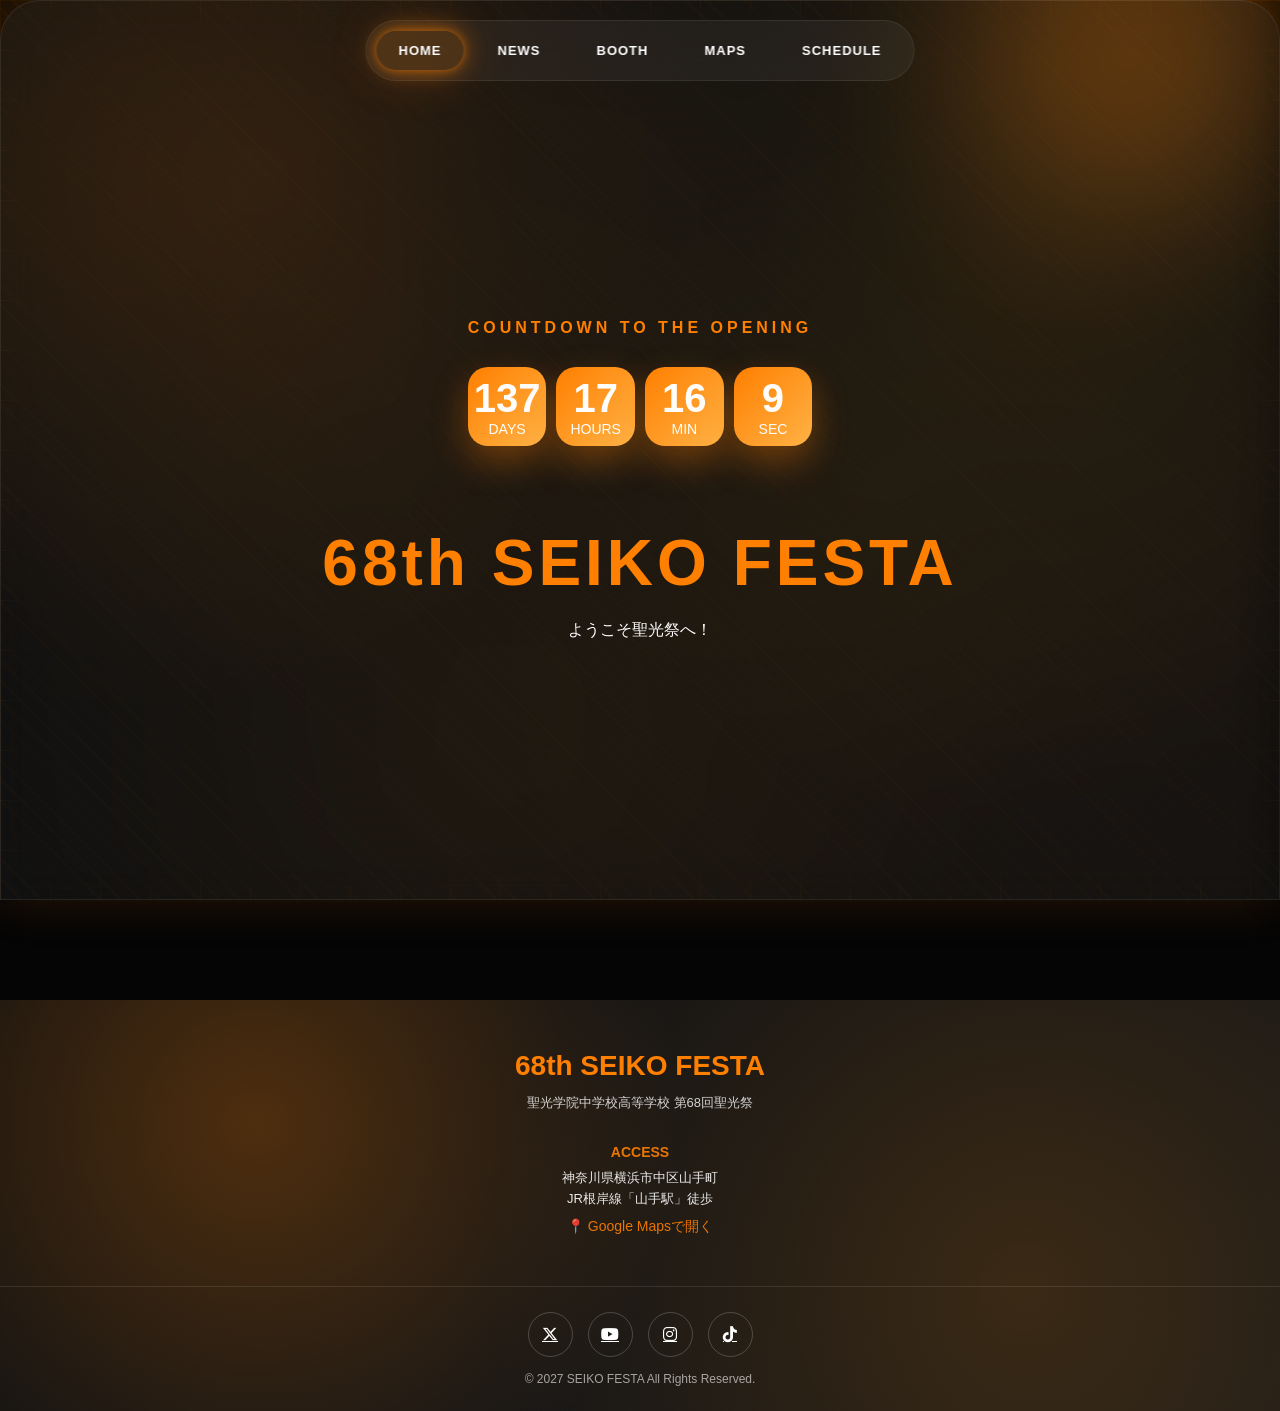
==== index.html @ e76935e1 "Add files via upload" ====
<!DOCTYPE html>
<html lang="ja">
<head>
<meta charset="UTF-8">
<meta name="viewport" content="width=device-width, initial-scale=1.0">

<title>68th SEIKO FESTA</title>

<link rel="stylesheet" href="style.css">

<!-- SNSアイコン -->
<link rel="stylesheet" href="https://cdnjs.cloudflare.com/ajax/libs/font-awesome/6.5.0/css/all.min.css">
</head>

<body>
<div id="loader">

    <div class="loader-content">

        <h1>68th SEIKO FESTA</h1>

        <div class="loader-line"></div>

        <p>Loading...</p>

    </div>

</div>
<!-- =========================
   ハンバーガー
========================= -->
<button class="menu-btn" id="menuBtn">
    <span></span>
    <span></span>
    <span></span>
</button>

<div class="mobile-menu" id="mobileMenu">

    

    <a href="#" onclick="showPage('home')">HOME</a>
    <a href="#" onclick="showPage('news')">NEWS</a>
    <a href="#" onclick="showPage('maps')">MAP</a>
    <a href="#" onclick="showPage('booth')">BOOTH</a>
    <a href="#" onclick="showPage('schedule')">SCHEDULE</a>

</div>

<!-- =========================
   PCボタン
========================= -->
<div class="button-container">

<button class="circle-btn active" onclick="showPage('home')">HOME</button>
    <button class="circle-btn" onclick="showPage('news')">NEWS</button>
    <button class="circle-btn" onclick="showPage('booth')">BOOTH</button>
    <button class="circle-btn" onclick="showPage('maps')">MAPS</button>
    <button class="circle-btn" onclick="showPage('schedule')">SCHEDULE</button>

</div>

<!-- =========================
   HOME
========================= -->
<div class="page active" id="home">

    <div class="content">

        <div class="countdown-container">
            <p class="countdown-subtitle">COUNTDOWN TO THE OPENING</p>

            <div class="countdown">
                <div class="time-box"><span id="days">0</span><p>DAYS</p></div>
                <div class="time-box"><span id="hours">0</span><p>HOURS</p></div>
                <div class="time-box"><span id="minutes">0</span><p>MIN</p></div>
                <div class="time-box"><span id="seconds">0</span><p>SEC</p></div>
            </div>
        </div>

        <h1>68th SEIKO FESTA</h1>

        <p>ようこそ聖光祭へ！</p>

    </div>

</div> 

<!-- =========================
   NEWS
========================= -->
<div class="page" id="news">
    <div class="content news-content">

        <h1>NEWS</h1>

        <div class="news-list">

            <div class="news-card">
                <div class="news-date">2027/04/10</div>
                <div class="news-text">文化祭開催決定</div>
            </div>

            <div class="news-card">
                <div class="news-date">2027/03/20</div>
                <div class="news-text">出店募集開始</div>
            </div>

        </div>

    </div>
</div>

<!-- =========================
   BOOTH
========================= -->
<div class="page" id="booth">
    <div class="content">
        <h1>BOOTH</h1>
        <p class="booth-subtitle">
            Swipe to Explore
        </p>
        <!-- 検索バー -->
        <div class="search-box-container">
            <i class="fa-solid fa-magnifying-glass search-icon"></i>

            <input
                 type="text"
                 id="boothSearch"
                 placeholder="ブース名 説明 場所で検索">
        </div>

        <div class="floor-filter">

          <button onclick="filterFloor('all', this)">ALL</button>
          <button onclick="filterFloor('1f', this)">1F</button>
          <button onclick="filterFloor('2f', this)">2F</button>
          <button onclick="filterFloor('3f', this)">3F</button>
          <button onclick="filterFloor('4f', this)">4F</button>

        </div>

        <div class="booth-list">

            <div class="booth-item booth-card"
                 onclick="showPage('yakyu-detail')"
                 data-floor="1f"
                 data-key="打って投げて、目指せホームラン！リアル野球盤と的当てに挑戦しませんか？景品も用意してます！初心者も経験者も野球場へ集まれ！ リアル野球盤 グラウンド">

                <img src="リアル野球盤.CWaH3bkx_1y7qp5.webp" alt="リアル野球盤">

                <div class="booth-text">
                    <h2>リアル野球盤</h2>
                    <p class="place"> グラウンド（1階）</p>
                    <p>
                       打って投げて、目指せホームラン！リアル野球盤と的当てに挑戦しませんか？
                       景品も用意してます！初心者も経験者も野球場へ集まれ！
                    </p>
                </div>

        </div>

        <div class="booth-item booth-card"
             onclick="showPage('this-detail')"
             data-floor="1f"
            data-key="サッカー部の展示ではキックターゲット、PK、ミニゲームを体験できます。高得点を取れば、豪華景品が手に入るかも？是非お越しください。 This is football グラウンド">

           <img src="This is Football.CZp6gtR__Z3GCdF.webp" alt="This is Football">

           <div class="booth-text">
               <h2>This is football</h2>
               <p class="place"> グラウンド（1階）</p>
               <p>
                   サッカー部の展示ではキックターゲット、PK、ミニゲームを体験できます。
                   高得点を取れば、豪華景品が手に入るかも？是非お越しください。
               </p>
           </div>

        </div>

            <div class="booth-item" data-key="美術 アート 絵画">
                <img src="art.jpg" alt="美術部">
                <div class="booth-text">
                    <h2>美術部</h2>
                    <p class="place">📍 美術室（3F）</p>
                    <p>作品展示＆ポストカード配布</p>
                </div>
            </div>

            <div class="booth-item" data-key="鉄道 ジオラマ 模型">
                <img src="train.jpg" alt="鉄道研究部">
                <div class="booth-text">
                    <h2>鉄道研究部</h2>
                    <p class="place">📍 物理室（4F）</p>
                    <p>巨大ジオラマ＆運転体験</p>
                </div>
            </div>

            <div class="booth-item" data-key="パソコン ゲーム プログラミング">
                <img src="pc.jpg" alt="パソコン部">
                <div class="booth-text">
                    <h2>パソコン部</h2>
                    <p class="place">📍 情報教室（3F）</p>
                    <p>自作ゲーム試遊コーナー</p>
                </div>
            </div>

        </div>
    </div>
</div>
<!-- =========================
   This is football詳細
========================= -->
<div class="page" id="this-detail">

    <div class="content">

        <button class="back-btn"
                onclick="showPage('booth')">
            ← 戻る
        </button>

        <div class="detail-header">
            <h1>This is football</h1>

            <p class="detail-place">
                グラウンド（1F）
            </p>
        </div>

        <div class="detail-main">

            <img
                src="This is Football.CZp6gtR__Z3GCdF.webp"
                alt="This is football"
                class="detail-image">

            <div class="detail-text">

                <p>
                    サッカー部の展示ではキックターゲット、
                    PK、ミニゲームを体験できます。
                    高得点を取れば豪華景品が手に入るかも？
                    是非お越しください。
                </p>

                <button
                    class="map-btn"
                    onclick="openMapFloor('map1')">

                    MAPで見る

                </button>

            </div>

        </div>

    </div>

</div>
<!-- =========================
   リアル野球盤詳細
========================= -->
<div class="page" id="yakyu-detail">

    <div class="content">

        <button class="back-btn"
                onclick="showPage('booth')">
            ← 戻る
        </button>

        <div class="detail-header">
            <h1>リアル野球盤</h1>

            <p class="detail-place">
                グラウンド（1F）
            </p>
        </div>

        <div class="detail-main">

            <img
                src="リアル野球盤.CWaH3bkx_1y7qp5.webp"
                alt="リアル野球盤"
                class="detail-image">

            <div class="detail-text">

                <p>
                    打って投げて、目指せホームラン！
                    リアル野球盤と的当てに挑戦しませんか？
                    景品も用意してます！
                    初心者も経験者も野球場へ集まれ！
                </p>

                <button
                    class="map-btn"
                    onclick="openMapFloor('map1')">

                    MAPで見る

                </button>

            </div>

        </div>

    </div>

</div>

<!-- =========================
   MAPS（ズーム対応）
========================= -->
<div class="page" id="maps">
    <div class="content">

        <h1>MAPS</h1>

        <div class="floor-tabs">
            <button class="floor-btn" onclick="showMap('map1', this)">1F</button>
            <button class="floor-btn" onclick="showMap('map2', this)">2F</button>
            <button class="floor-btn" onclick="showMap('map3', this)">3F</button>
            <button class="floor-btn" onclick="showMap('map4', this)">4F</button>
        </div>

        <div class="map-container">
            <div class="map-wrapper" id="mapWrapper">

                <img id="map1" class="map-img" src="map1.8cgplEnB.svg">
                <img id="map2" class="map-img" src="map2.Cs3qd4O4.svg">
                <img id="map3" class="map-img" src="map3.BRoANSkX.svg">
                <img id="map4" class="map-img" src="map4.Dc8Ov8CJ.svg">

            </div>
        </div>

    </div>
</div>

<!-- =========================
   SCHEDULE
========================= -->
<div class="page" id="schedule">
  <div class="content">

    <h1>SCHEDULE</h1>

    <!-- DAY切替 -->
    <div class="day-switch">

      <button class="day-btn active" onclick="setDay('day1', event)">
        <small>DAY1</small><br>4/25
      </button>

      <button class="day-btn" onclick="setDay('day2', event)">
        <small>DAY2</small><br>4/26
      </button>

    </div>

    <!-- 上：場所 -->
    <div class="room-header">
      <div></div>
      <div>外ステージ</div>
      <div>講堂</div>
      <div>小講堂</div>
      <div>音楽室2</div>
    </div>

    <!-- 本体 -->
    <div class="timetable">

      <!-- 左：時間 -->
      <div class="time-axis">
        <div>09:00</div>
        <div>10:00</div>
        <div>11:00</div>
        <div>12:00</div>
        <div>13:00</div>
        <div>14:00</div>
        <div>15:00</div>
        <div>16:00</div>
        <div>17:00</div>
      </div>

      <!-- 右：会場 -->
      <div class="rooms">

        <div class="room" data-room="outside"></div>
        <div class="room" data-room="hall"></div>
        <div class="room" data-room="small"></div>
        <div class="room" data-room="music"></div>

      </div>

    </div>

  </div>
</div>

<!-- =========================
   JS（全部ここに入ってる）
========================= -->
<script>

const events = {
  day1: [
    { title:"開会式", room:"outside", start:"09:00", end:"09:30" },
    { title:"ダンス部", room:"outside", start:"10:00", end:"11:00" },
    { title:"吹奏楽部", room:"hall", start:"10:00", end:"11:30" },
    { title:"クイズ大会", room:"small", start:"11:00", end:"12:00" },
    { title:"軽音ライブ", room:"music", start:"11:00", end:"13:00" }
  ],

  day2: [
    { title:"オープニング", room:"outside", start:"09:30", end:"10:00" },
    { title:"バンドライブ", room:"music", start:"10:00", end:"11:30" },
    { title:"演劇", room:"hall", start:"11:00", end:"12:30" }
  ]
};

let currentDay = "day1";

/* 時間変換 */
function toMin(t){
  const [h,m] = t.split(":").map(Number);
  return h*60 + m;
}

/* DAY切替 */
function setDay(day, e){

  currentDay = day;

  document.querySelectorAll(".day-btn")
    .forEach(b => b.classList.remove("active"));

  e.target.classList.add("active");

  renderSchedule();
}

/* 描画 */
function renderSchedule(){

  const start = 9 * 60;
  const end = 17 * 60;
  const total = end - start;

  const dayEvents = (events[currentDay] || [])
    .slice()
    .sort((a, b) => toMin(a.start) - toMin(b.start));

  let index = 0;

  document.querySelectorAll(".room").forEach(room => {

    room.innerHTML = ""; // ←毎回リセット（超重要）

    const roomName = room.dataset.room;

    dayEvents
      .filter(e => e.room === roomName)
      .forEach(e => {

        const top = ((toMin(e.start) - start) / total) * 100;
        const height = ((toMin(e.end) - toMin(e.start)) / total) * 100;

        const el = document.createElement("div");
        el.className = "event-block";

        el.textContent = e.title;

        el.style.top = top + "%";
        el.style.height = height + "%";

        // ⭐ここが「順番に出る」本体
        el.style.animationDelay = (index * 0.12) + "s";
        index++;

        room.appendChild(el);
      });
  });
}

/* 初期表示 */
window.addEventListener("DOMContentLoaded", renderSchedule);
/* 初期表示 */

</script>
<!-- =========================
   フッター
========================= -->
<footer class="site-footer">

    <!-- 上段 -->
    <div class="footer-top">

        <div class="footer-title">68th SEIKO FESTA</div>

        <div class="footer-subtitle">
            聖光学院中学校高等学校 第68回聖光祭
        </div>

        <!-- アクセス -->
        <div class="footer-access">

            <div class="access-title">ACCESS</div>

            <div class="access-text">
                神奈川県横浜市中区山手町<br>
                JR根岸線「山手駅」徒歩
            </div>

            <a class="map-link" href="https://maps.google.com/?cid=11012242495815513370&g_mp=CiVnb29nbGUubWFwcy5wbGFjZXMudjEuUGxhY2VzLkdldFBsYWNlEAMYASAF&hl=ja&gl=JP&source=embed" target="_blank">
                📍 Google Mapsで開く
            </a>

        </div>

    </div>

    <!-- 下段 -->
    <div class="footer-bottom">

        <div class="sns-links">

            <a href="#"><i class="fa-brands fa-x-twitter"></i></a>
            <a href="#"><i class="fa-brands fa-youtube"></i></a>
            <a href="#"><i class="fa-brands fa-instagram"></i></a>
            <a href="#"><i class="fa-brands fa-tiktok"></i></a>

        </div>

        <p class="copyright">
            © 2027 SEIKO FESTA All Rights Reserved.
        </p>

    </div>

</footer>
<!-- =========================
   JS
========================= -->
<script>
let currentFloor = "all";

/* ページ切替 */
function showPage(id){

    document.querySelectorAll(".page").forEach(page=>{
        page.classList.remove("active");
    });

    document.getElementById(id).classList.add("active");

    closeMenu();

    // PCボタンの光る処理
    document.querySelectorAll(".circle-btn").forEach(btn=>{
        btn.classList.remove("active");
    });

    const activeBtn = document.querySelector(
        `.circle-btn[onclick="showPage('${id}')"]`
    );

    if(activeBtn){
        activeBtn.classList.add("active");
    }

    window.scrollTo(0,0);
}

/* ハンバーガー */
const menuBtn = document.getElementById("menuBtn");
const mobileMenu = document.getElementById("mobileMenu");

function closeMenu(){
    mobileMenu.classList.remove("show");
    menuBtn.classList.remove("active");
}

function openMenu(){
    mobileMenu.classList.add("show");
    menuBtn.classList.add("active");
}

function toggleMenu(){
    if(mobileMenu.classList.contains("show")){
        closeMenu();
    }else{
        openMenu();
    }
}

menuBtn.addEventListener("click", toggleMenu);

/* =========================
   MAP
========================= */

let scale = 1;
let posX = 0;
let posY = 0;

let activeMap = null;

/* MAP切替 */
function showMap(id, btn){

    document.querySelectorAll(".map-img").forEach(img=>{
        img.style.display = "none";
    });

    const el = document.getElementById(id);

    el.style.display = "block";

    activeMap = el;

    scale = 1;
    posX = 0;
    posY = 0;

    updateMap();

    document.querySelectorAll(".floor-btn").forEach(button=>{
        button.classList.remove("active");
    });

    if(btn){
        btn.classList.add("active");
    }
}

/* =========================
   ズーム・ドラッグ
========================= */

const wrapper = document.getElementById("mapWrapper");

let isDown = false;
let startX = 0;
let startY = 0;
let lastDistance = 0;

/* PCホイールズーム */
wrapper.addEventListener("wheel",(e)=>{

    e.preventDefault();

    scale += (e.deltaY < 0 ? 0.1 : -0.1);

    if(scale < 0.5) scale = 0.5;
    if(scale > 5) scale = 5;

    updateMap();

});

/* PCドラッグ開始 */
wrapper.addEventListener("mousedown",(e)=>{

    isDown = true;

    startX = e.clientX - posX;
    startY = e.clientY - posY;

});

/* PCドラッグ中 */
wrapper.addEventListener("mousemove",(e)=>{

    if(!isDown) return;

    posX = e.clientX - startX;
    posY = e.clientY - startY;

    updateMap();

});

/* PCドラッグ終了 */
wrapper.addEventListener("mouseup",()=>{
    isDown = false;
});

wrapper.addEventListener("mouseleave",()=>{
    isDown = false;
});

/* =========================
   スマホドラッグ
========================= */

wrapper.addEventListener("touchstart",(e)=>{

    if(e.touches.length === 1){

        isDown = true;

        startX = e.touches[0].clientX - posX;
        startY = e.touches[0].clientY - posY;

    }

},{passive:false});

wrapper.addEventListener("touchmove",(e)=>{

    /* 1本指ドラッグ */
    if(isDown && e.touches.length === 1){

        posX = e.touches[0].clientX - startX;
        posY = e.touches[0].clientY - startY;

        updateMap();
    }

    /* 2本指ピンチズーム */
    if(e.touches.length === 2){

        e.preventDefault();

        const dx =
            e.touches[0].clientX -
            e.touches[1].clientX;

        const dy =
            e.touches[0].clientY -
            e.touches[1].clientY;

        const distance =
            Math.sqrt(dx * dx + dy * dy);

        if(lastDistance){

            scale *= distance / lastDistance;

            if(scale < 0.5) scale = 0.5;
            if(scale > 5) scale = 5;

            updateMap();
        }

        lastDistance = distance;
    }

},{passive:false});

wrapper.addEventListener("touchend",()=>{

    isDown = false;
    lastDistance = 0;

});

/* =========================
   更新
========================= */

function updateMap(){

    if(!activeMap) return;

    activeMap.style.transform =
        `translate(${posX}px, ${posY}px) scale(${scale})`;
}

/* =========================
   初期表示
========================= */

window.addEventListener("DOMContentLoaded",()=>{

    showMap("map1");

});

/* カウントダウン */
const target = new Date("2027-04-23T09:00:00+09:00");

function countdown(){

    const now = new Date();
    const diff = target - now;

    document.getElementById("days").textContent = Math.floor(diff/86400000);
    document.getElementById("hours").textContent = Math.floor(diff/3600000%24);
    document.getElementById("minutes").textContent = Math.floor(diff/60000%60);
    document.getElementById("seconds").textContent = Math.floor(diff/1000%60);
}

setInterval(countdown,1000);
countdown();
const boothSearch = document.getElementById("boothSearch");
const booths = document.querySelectorAll(".booth-item");

boothSearch.addEventListener(
    "input",
    updateBoothFilter
);
function filterFloor(floor, button){

    currentFloor = floor;

    document
        .querySelectorAll(".floor-filter button")
        .forEach(btn =>
            btn.classList.remove("active")
        );

    if(button){
        button.classList.add("active");
    }

    updateBoothFilter();

}   
   function openMapFloor(mapId){

      showPage("maps");

      showMap(mapId);

}
function updateBoothFilter(){

    const keyword =
        document.getElementById("boothSearch")
        .value
        .toLowerCase();

    const booths =
        document.querySelectorAll(".booth-item");

    booths.forEach(item=>{

        const text =
            (item.dataset.key || "")
            .toLowerCase();

        const floorMatch =
            currentFloor === "all" ||
            item.dataset.floor === currentFloor;

        const keywordMatch =
            text.includes(keyword);

        if(floorMatch && keywordMatch){
            item.classList.remove("hide");
        }else{
            item.classList.add("hide");
        }

    });

}
window.addEventListener("load",()=>{

    setTimeout(()=>{

        document.getElementById("loader").style.opacity="0";

        setTimeout(()=>{
            document.getElementById("loader").style.display="none";
        },500);

    },800);

});

</script>

</body>
</html>
---- style.css ----
/* =========================
   リセット
========================= */
*{
    margin:0;
    padding:0;
    box-sizing:border-box;
}

body{
    font-family:Arial,sans-serif;
    overflow-x:hidden;
    background:#050505;
    position:relative;
    color:white;
}
/* =========================
   LOADING
========================= */

#loader{
    position:fixed;
    inset:0;

    background:#0f0f14;

    display:flex;
    justify-content:center;
    align-items:center;

    z-index:99999;

    transition:1s;
}

.loader-content{
    text-align:center;
}

.loader-content h1{
    color:#ff7f00;

    font-size:clamp(40px,6vw,80px);

    letter-spacing:5px;

    text-shadow:
        0 0 20px rgba(255,127,0,.5);
}

.loader-content p{
    color:white;
    margin-top:20px;
}

.loader-line{
    width:250px;
    height:4px;

    margin:25px auto;

    border-radius:999px;

    background:rgba(255,255,255,.1);

    overflow:hidden;
}

.loader-line::before{
    content:"";

    display:block;

    width:0;
    height:100%;

    background:#ff7f00;

    animation:loading .8s linear forwards;
}

@keyframes loading{
    to{
        width:100%;
    }
}
/* =========================
   背景模様
========================= */
body::before{
    content:"";
    position:fixed;
    inset:0;

    background:
        radial-gradient(circle at 20% 20%, rgba(255,127,0,.10), transparent 40%),
        radial-gradient(circle at 80% 30%, rgba(255,165,0,.08), transparent 45%),
        radial-gradient(circle at 40% 80%, rgba(255,140,0,.06), transparent 50%),
        repeating-linear-gradient(
            45deg,
            rgba(255,127,0,.03),
            rgba(255,127,0,.03) 1px,
            transparent 1px,
            transparent 14px
        );

    z-index:-2;
    pointer-events:none;
}

/* =========================
   ページ切替
========================= */
.page{display:none;}
.page.active{display:block;}

/* =========================
   PCナビ
========================= */
.button-container{
    position:fixed;
    top:20px;
    left:50%;
    transform:translateX(-50%);

    display:flex;
    gap:12px;

    padding:10px;

    background:rgba(255,255,255,.05);
    backdrop-filter:blur(20px);

    border:1px solid rgba(255,255,255,.08);
    border-radius:999px;

    z-index:1000;
}

.circle-btn{
    width:auto;
    height:auto;

    padding:12px 22px;

    border:none;
    border-radius:999px;

    background:transparent;
    color:white;

    font-size:13px;
    font-weight:700;
    letter-spacing:1px;

    cursor:pointer;

    transition:.3s;
}

.circle-btn:hover{
    background:rgba(255,127,0,.15);
    color:#ff7f00;

    transform:translateY(-2px);
}


.circle-btn.active{
    color:white;

    background:rgba(255,127,0,.15);

    box-shadow:
        0 0 10px rgba(255,127,0,.5),
        0 0 25px rgba(255,127,0,.4),
        0 0 50px rgba(255,127,0,.25);

    animation:navGlow 2s infinite;
}

@keyframes navGlow{
    0%,100%{
        box-shadow:
            0 0 10px rgba(255,127,0,.4),
            0 0 20px rgba(255,127,0,.3);
    }

    50%{
        box-shadow:
            0 0 20px rgba(255,127,0,.8),
            0 0 40px rgba(255,127,0,.6);
    }
}

/* =========================
   ハンバーガー
========================= */

.menu-btn{
    display:none;

    position:fixed;
    top:15px;
    right:15px;

    width:60px;
    height:60px;

    border:none;
    border-radius:16px;

    background:rgba(255,255,255,.08);
    backdrop-filter:blur(20px);

    justify-content:center;
    align-items:center;

    cursor:pointer;
    z-index:2000;

    transition:.3s;
}

.menu-btn span{
    position:absolute;

    width:30px;
    height:3px;

    background:#ff7f00;

    border-radius:999px;

    box-shadow:0 0 10px rgba(255,127,0,.7);

    transition:.3s ease;
}

.menu-btn span:nth-child(1){
    transform:translateY(-9px);
}

.menu-btn span:nth-child(2){
    transform:translateY(0);
}

.menu-btn span:nth-child(3){
    transform:translateY(9px);
}

.menu-btn.active span:nth-child(1){
    transform:rotate(45deg);
}

.menu-btn.active span:nth-child(2){
    opacity:0;
}

.menu-btn.active span:nth-child(3){
    transform:rotate(-45deg);
}

.menu-btn:hover{
    transform:scale(1.08);

    box-shadow:
        0 0 25px rgba(255,127,0,.5),
        0 0 40px rgba(255,127,0,.25);
}

@media(max-width:768px){

    .button-container{
        display:none;
    }

    .menu-btn{
        display:flex;
    }

}


/* =========================
   コンテンツ
========================= */
.content{
    position:relative;
    z-index:2;

    margin-top:25vh;

    background:white;
    border-radius:40px 40px 0 0;

    padding:60px;

    box-shadow:0 -10px 30px rgba(0,0,0,.1);
}
#home .content{
    margin-top:0;

    min-height:100vh;

    display:flex;
    flex-direction:column;
    justify-content:center;
    align-items:center;

    background:rgba(255,255,255,.05);

    backdrop-filter:blur(20px);

    border:1px solid rgba(255,255,255,.08);

    box-shadow:
        0 0 50px rgba(255,127,0,.15);
}
#maps .content{
    background:rgba(255,255,255,.05);
    backdrop-filter:blur(20px);
    border:1px solid rgba(255,255,255,.08);
    border-radius:30px;
    box-shadow:0 0 50px rgba(255,127,0,.12);
    position:relative;
    overflow:hidden;
}

/* =========================
   装飾
========================= */
.content::before{
    content:"";
    position:absolute;
    inset:0;

    background:
        radial-gradient(circle at 10% 20%, rgba(255,127,0,.05), transparent 40%),
        radial-gradient(circle at 80% 70%, rgba(255,127,0,.04), transparent 45%),
        repeating-linear-gradient(
            45deg,
            rgba(255,127,0,.02),
            rgba(255,127,0,.02) 1px,
            transparent 1px,
            transparent 14px
        );

    pointer-events:none;
}

/* =========================
   タイトル
========================= */
h1{
    text-align:center;
    font-size:clamp(40px,5vw,80px);
    color:#ff7f00;
    letter-spacing:4px;
    margin-bottom:20px;
}

/* =========================
   カウントダウン
========================= */
.countdown-container{
    text-align:center;
    margin:60px 0 80px;
}

.countdown-subtitle{
    font-weight:900;
    color:#ff7f00;
    letter-spacing:4px;
    margin-bottom:30px;
}

.countdown{
    display:flex;
    justify-content:center;
    gap:10px;

    flex-wrap:nowrap;   /* 折り返さない */
    width:100%;
}

.time-box{
    flex:1;              /* ←全部同じ割合で縮む */
    min-width:0;         /* ←これ超重要（はみ出し防止） */
    max-width:120px;        /* ←これ超重要　最大決定 */

    aspect-ratio:1/1;

    background:linear-gradient(135deg,#ff7f00,#ffb347);
    color:white;

    border-radius:20px;

    display:flex;
    flex-direction:column;
    justify-content:center;
    align-items:center;

    box-shadow:0 15px 35px rgba(255,127,0,.35);

    transition:.3s;
}

.time-box:hover{
    transform:translateY(-10px);
}

.time-box span{
    font-size:clamp(18px, 4vw, 40px);
    font-weight:900;
}

.time-box p{
    font-size:clamp(8px, 2vw, 14px);
}


/* =========================
   MAP（完全統一版）
========================= */

#maps h1{
    text-align:center;
    color:#ff7f00;
    letter-spacing:4px;
    text-shadow:0 0 20px rgba(255,127,0,.4);
}

/* ===== タブ全体 ===== */
.floor-tabs{
    display:flex;
    justify-content:center;
    gap:12px;
    margin:25px 0;
}

/* ===== ボタン本体 ===== */
.floor-btn{
    padding:10px 18px;

    border-radius:999px;
    border:1px solid rgba(255,127,0,.15);

    background:rgba(255,255,255,.05);
    color:#ffb347;

    font-weight:800;
    letter-spacing:1px;

    cursor:pointer;

    backdrop-filter:blur(20px);
    -webkit-backdrop-filter:blur(20px);

    transition:.25s ease;

    box-shadow:0 8px 20px rgba(0,0,0,.2);

    position:relative;
    overflow:hidden;
}

/* ===== hover ===== */
.floor-btn:hover{
    background:rgba(255,127,0,.15);
    color:white;

    transform:translateY(-2px);

    box-shadow:
        0 10px 25px rgba(0,0,0,.25),
        0 0 15px rgba(255,127,0,.2);
}

/* ===== active ===== */
.floor-btn.active{
    background:linear-gradient(135deg,#ff7f00,#ffb347);
    color:white;

    box-shadow:
        0 0 18px rgba(255,127,0,.5),
        0 10px 25px rgba(0,0,0,.25);

    transform:translateY(-2px);
}

/* ===== MAPコンテナ（統一UI） ===== */
.map-container{
    max-width:900px;
    margin:0 auto;

    background:rgba(255,255,255,.04);
    backdrop-filter:blur(20px);
    -webkit-backdrop-filter:blur(20px);

    border:1px solid rgba(255,127,0,.15);
    border-radius:20px;

    overflow:hidden;

    box-shadow:0 10px 30px rgba(0,0,0,.25);
}

/* ===== 中身（背景強化） ===== */
.map-wrapper{
    height:500px;
    position:relative;

    overflow:hidden;

    touch-action:none;
    cursor:grab;

    background:
        radial-gradient(circle at 30% 20%, rgba(255,127,0,.08), transparent 40%),
        radial-gradient(circle at 70% 80%, rgba(255,140,0,.05), transparent 50%),
        repeating-linear-gradient(
            45deg,
            rgba(255,127,0,.02),
            rgba(255,127,0,.02) 1px,
            transparent 1px,
            transparent 14px
        );
}

.map-wrapper:active{
    cursor:grabbing;
}

/* ===== 地図画像 ===== */
.map-img{
    position:absolute;
    top:0;
    left:0;

    width:100%;

    display:none;

    transform-origin:center;
}

/* ===== スマホ対応 ===== */
@media(max-width:768px){
    .map-wrapper{
        height:380px;
    }

    .floor-btn{
        padding:8px 14px;
        font-size:13px;
    }
}
/* =========================
   フッター
========================= */
.site-footer{
    position:relative;
    margin-top:100px;

    color:white;
    background:linear-gradient(135deg,#111,#1a1a1a);

    overflow:hidden;
}

.site-footer::before{
    content:"";
    position:absolute;
    inset:0;

    background:
        radial-gradient(circle at 20% 30%, rgba(255,127,0,.25), transparent 40%),
        radial-gradient(circle at 80% 70%, rgba(255,140,0,.15), transparent 50%);

    pointer-events:none;
}

.footer-top{
    position:relative;
    padding:50px 20px;

    text-align:center;

    display:flex;
    flex-direction:column;
    gap:12px;
}

.footer-title{
    font-size:28px;
    font-weight:900;
    color:#ff7f00;
}

.footer-subtitle{
    font-size:13px;
    opacity:0.8;
}

.footer-access{
    margin-top:20px;

    display:flex;
    flex-direction:column;
    gap:8px;

    font-size:14px;
    opacity:0.9;
}

.access-title{
    font-weight:900;
    color:#ff7f00;
}

.access-text{
    font-size:13px;
    line-height:1.6;
}

.map-link{
    color:#ff7f00;
    text-decoration:none;
}

.map-link:hover{
    text-decoration:underline;
}

.footer-bottom{
    position:relative;
    padding:25px 20px;

    border-top:1px solid rgba(255,255,255,.1);

    display:flex;
    flex-direction:column;
    align-items:center;
    gap:15px;
}

.sns-links{
    display:flex;
    gap:15px;
}

.sns-links a{
    width:45px;
    height:45px;

    display:flex;
    justify-content:center;
    align-items:center;

    border-radius:50%;
    border:1px solid rgba(255,255,255,.2);

    color:white;
    transition:.3s;
}

.sns-links a:hover{
    background:#ff7f00;
    transform:translateY(-4px) scale(1.1);
}

.copyright{
    font-size:12px;
    opacity:0.6;
}

/* =========================
   スマホ
========================= */
@media(max-width:768px){

    .footer-title{
        font-size:22px;
    }

    .footer-access{
        font-size:13px;
    }

    .sns-links a{
        width:40px;
        height:40px;
    }
}
/* =========================
   検索バー
========================= */
.search-box-container{
    position:relative;

    max-width:700px;
    margin:0 auto 35px;
}

#boothSearch{
    width:100%;

    padding:18px 25px 18px 60px;

    border-radius:999px;

    background:
        linear-gradient(
            135deg,
            rgba(255,255,255,.08),
            rgba(255,255,255,.03)
        );

    backdrop-filter:blur(20px);

    border:1px solid rgba(255,127,0,.15);

    color:white;

    font-size:16px;

    box-shadow:
        0 10px 30px rgba(0,0,0,.25),
        inset 0 0 15px rgba(255,127,0,.05);

    transition:.3s;
}

#boothSearch:focus{
    outline:none;

    transform:translateY(-2px);

    border-color:rgba(255,127,0,.5);

    box-shadow:
        0 0 30px rgba(255,127,0,.25),
        0 10px 30px rgba(0,0,0,.25);
}

#boothSearch::placeholder{
    color:rgba(255,255,255,.5);
}

.search-icon{
    position:absolute;

    left:22px;
    top:50%;

    transform:translateY(-50%);

    color:#ff7f00;

    font-size:18px;

    text-shadow:
        0 0 10px rgba(255,127,0,.5);

    pointer-events:none;
}

#booth .content{
    background:rgba(255,255,255,.04);

    backdrop-filter:blur(25px);

    border:1px solid rgba(255,127,0,.08);

    border-radius:30px;

    box-shadow:
        0 0 50px rgba(255,127,0,.12);
}
/* =========================
   BOOTH（新デザイン）
========================= */

.booth-list{
    display:flex;
    gap:20px;

    overflow-x:auto;
    overflow-y:hidden;

    padding:10px 5px 20px;

    scroll-snap-type:x mandatory;
    scroll-behavior:smooth;
}

/* スクロールバー */
.booth-list::-webkit-scrollbar{
    height:8px;
}

.booth-list::-webkit-scrollbar-thumb{
    background:#ff7f00;
    border-radius:999px;
}

/* カード本体 */
.booth-item{
    display:flex;
    gap:18px;

    background:rgba(255,255,255,.06);
    border:1px solid rgba(255,127,0,.15);

    border-radius:18px;
    overflow:hidden;

    backdrop-filter:blur(15px);

    box-shadow:
        0 10px 30px rgba(0,0,0,.25),
        0 0 20px rgba(255,127,0,.05);

    transition:.3s;
    cursor:pointer;

    position:relative;
}
.booth-item{
    min-width:350px;
    max-width:350px;

    flex-shrink:0;

    scroll-snap-align:center;
}
@media(max-width:768px){

    .booth-item{
        min-width:280px;
        max-width:280px;

        flex-direction:column;
    }

    .booth-item img{
        width:100%;
        height:180px;
    }

}
.booth-subtitle{
    text-align:center;
    color:#ffb347;
    letter-spacing:4px;
    margin-bottom:30px;
    font-weight:700;
}

/* 左の光ライン */
.booth-item::before{
    content:"";
    position:absolute;
    left:0;
    top:0;
    width:4px;
    height:100%;

    background:linear-gradient(#ff7f00,#ffb347);
    box-shadow:0 0 15px #ff7f00;
}

/* hover */
.booth-item:hover{
    transform:translateY(-6px) scale(1.01);
    box-shadow:
        0 15px 40px rgba(0,0,0,.35),
        0 0 25px rgba(255,127,0,.25);
}

/* 画像 */
.booth-item img{
    width:160px;
    height:160px;
    object-fit:cover;
    filter:contrast(1.1) saturate(1.2);
}

/* テキスト */
.booth-text{
    padding:14px;
    display:flex;
    flex-direction:column;
    justify-content:center;
}

.booth-text h2{
    color:#ff7f00;
    font-size:20px;
    margin-bottom:6px;
    letter-spacing:1px;
}

/* 場所 */
.place{
    font-size:12px;
    color:#ffb347;
    margin-bottom:6px;
}

/* 説明 */
.booth-text p{
    color:rgba(255,255,255,.85);
    font-size:14px;
    line-height:1.6;
}

/* 非表示 */
.booth-item.hide{
    display:none;
}


/* メニュー本体 */
.mobile-menu{
    position:fixed;
    top:0;
    right:0;

    width:220px;
    height:100vh;

    background:rgba(15,15,20,.95);
    backdrop-filter:blur(20px);
    box-shadow:-10px 0 30px rgba(0,0,0,.2);

    display:flex;
    flex-direction:column;

    padding-top:80px;

    transform:translateX(100%);
    transition:.3s;

    z-index:1999;
}

.mobile-menu a{
    position:relative;

    margin:10px 15px;
    padding:20px 25px;

    color:white;
    text-decoration:none;

    font-size:16px;
    font-weight:900;
    letter-spacing:3px;

    border-radius:18px;

    background:
        linear-gradient(
            135deg,
            rgba(255,127,0,.08),
            rgba(255,255,255,.02)
        );

    border:1px solid rgba(255,127,0,.15);

    overflow:hidden;

    transition:.35s;
}

/* 左の発光バー */
.mobile-menu a::before{
    content:"";

    position:absolute;
    left:0;
    top:0;

    width:3px;
    height:100%;

    background:#ff7f00;

    box-shadow:
        0 0 15px #ff7f00,
        0 0 30px #ff7f00;
}

/* ホバー */
.mobile-menu a:hover{

    transform:
        translateX(12px)
        scale(1.03);

    color:#ff7f00;

    box-shadow:
        0 0 25px rgba(255,127,0,.25),
        inset 0 0 25px rgba(255,127,0,.08);
}

/* 開いた状態 */
.mobile-menu.show{
    transform:translateX(0);
}

/* =========================
   スマホ切替
========================= */

@media(max-width:768px){

    /* PCナビ消す */
    .button-container{
        display:none;
    }

    /* ハンバーガー表示 */
    .menu-btn{
        display:flex;
    }

    .content{
        margin-top:80px;
        padding:30px 20px;
    }

}

.floor-filter{
    display:flex;
    justify-content:center;
    gap:15px;

    flex-wrap:wrap;

    margin:35px 0;
}

.floor-filter button{

    min-width:80px;

    padding:12px 24px;

    border:none;

    border-radius:999px;

    background:
        linear-gradient(
            135deg,
            rgba(255,255,255,.08),
            rgba(255,255,255,.03)
        );

    backdrop-filter:blur(20px);

    border:1px solid rgba(255,127,0,.15);

    color:#ffb347;

    font-weight:800;
    letter-spacing:1px;

    cursor:pointer;

    transition:.3s;

    box-shadow:
        0 8px 20px rgba(0,0,0,.2);
}

.floor-filter button:hover{

    transform:
        translateY(-3px)
        scale(1.05);

    color:white;

    box-shadow:
        0 0 25px rgba(255,127,0,.25),
        0 10px 25px rgba(0,0,0,.3);
}
.back-btn{
    background:rgba(255,127,0,.15);

    color:#ff7f00;

    border:1px solid rgba(255,127,0,.25);

    backdrop-filter:blur(15px);

    padding:12px 24px;

    border-radius:999px;

    font-weight:700;

    cursor:pointer;

    transition:.3s;

    margin-bottom:30px;
}

.back-btn:hover{
    background:#ff7f00;
    color:white;

    transform:translateY(-3px);

    box-shadow:
        0 0 20px rgba(255,127,0,.4);
}



.detail-place{
    text-align:center;

    color:#ffb347 !important;

    font-size:16px;
    font-weight:700;

    letter-spacing:2px;

    margin-bottom:25px;
}


.floor-filter button.active{

    background:
        linear-gradient(
            135deg,
            #ff7f00,
            #ffb347
        );

    color:white;

    box-shadow:
        0 0 25px rgba(255,127,0,.5),
        0 10px 25px rgba(255,127,0,.25);
}
.map-btn{

    display:block;

    margin:30px auto 0;

    padding:14px 28px;

    border:none;
    border-radius:999px;

    background:#ff7f00;
    color:white;

    font-size:16px;
    font-weight:700;

    cursor:pointer;

    transition:.3s;

    box-shadow:0 8px 20px rgba(255,127,0,.25);

}

.map-btn:hover{

    background:#ff9500;

    transform:translateY(-3px);

}
.floor-btn.active{
    background:#ff7f00;
    color:white;

    box-shadow:
        0 0 15px rgba(255,127,0,.5),
        0 5px 15px rgba(255,127,0,.3);
}

/* =========================
   全体レイアウト
========================= */
.timetable{
  display:flex;

  max-width:1100px;
  margin:30px auto;

  height:650px;

  background:rgba(255,255,255,.05);

  backdrop-filter:blur(20px);

  border:1px solid rgba(255,255,255,.08);

  border-radius:25px;

  overflow:hidden;

  box-shadow:
    0 0 50px rgba(255,127,0,.12);
}

/* =========================
   左：時間軸
========================= */
.time-axis{
  width:80px;

  display:flex;
  flex-direction:column;
  justify-content:space-between;

  padding:10px;

  background:rgba(255,255,255,.05);

  backdrop-filter:blur(20px);
  -webkit-backdrop-filter:blur(20px);

  color:#ff7f00;

  font-weight:700;
  font-size:13px;

  border-right:1px solid rgba(255,255,255,.08);

  box-shadow:
      inset -1px 0 0 rgba(255,255,255,.05);
}

/* =========================
   ヘッダー（場所）
========================= */
.room-header{
  display:grid;
  grid-template-columns:80px repeat(4,1fr);

  max-width:1100px;
  margin:20px auto 0;

  color:white;
  font-weight:900;
  text-align:center;

  border-radius:15px 15px 0 0;
  overflow:hidden;
}
.room-header div{
  padding:14px 0;
}

/* 左上の空白 */
.room-header div:first-child{
    background:rgba(255,255,255,.05);

    backdrop-filter:blur(20px);
    -webkit-backdrop-filter:blur(20px);

    border-right:1px solid rgba(255,255,255,.08);
}
/* 外ステージ */
.room-header div:nth-child(2){
  background:linear-gradient(135deg,#ff4d4d,#ff8a00);
}

/* 講堂 */
.room-header div:nth-child(3){
  background:linear-gradient(135deg,#3a86ff,#00c2ff);
}

/* 小講堂 */
.room-header div:nth-child(4){
  background:linear-gradient(135deg,#8338ec,#c77dff);
}

/* 音楽室2 */
.room-header div:nth-child(5){
  background:linear-gradient(135deg,#06d6a0,#2ec4b6);
}
.room-header div{
  text-shadow:0 2px 8px rgba(0,0,0,.3);
}
/* =========================
   右：会場
========================= */
.rooms{
  flex:1;
  display:grid;
  grid-template-columns:repeat(4,1fr);
}

/* 各列 */
.room{
  position:relative;
  border-left:1px solid hwb(0 100% 0%);
  overflow:hidden;
}

/* =========================
   イベント本体
========================= */
.event-block{

    position:absolute;

    left:6px;
    right:6px;

    border-radius:14px;

    padding:6px;

    font-size:12px;

    font-weight:800;

    color:white;

    display:flex;

    align-items:center;

    justify-content:center;

    box-shadow:
        0 10px 25px rgba(0,0,0,.35);

    transition:.25s;
}

.event-block:hover{

    transform:scale(1.05);

    z-index:10;
}

/* =========================
   場所ごとの色（ここ重要）
========================= */

/* 外ステージ（赤〜オレンジ） */
.room[data-room="outside"] .event-block{
  background:linear-gradient(135deg,#ff4d4d,#ff8a00);
}

/* 講堂（青） */
.room[data-room="hall"] .event-block{
  background:linear-gradient(135deg,#3a86ff,#00c2ff);
}

/* 小講堂（紫） */
.room[data-room="small"] .event-block{
  background:linear-gradient(135deg,#8338ec,#c77dff);
}

/* 音楽室2（緑） */
.room[data-room="music"] .event-block{
  background:linear-gradient(135deg,#06d6a0,#2ec4b6);
}

/* hover */
.event-block:hover{
  transform:scale(1.02);
}

/* =========================
   スマホ対応
========================= */
@media(max-width:768px){

  .timetable{
    height:550px;
  }

  .time-axis{
    font-size:11px;
  }

  .event-block{
    font-size:10px;
    padding:4px;
  }
}
.day-switch{
  display:flex;
  justify-content:center;
  gap:15px;
  margin:20px 0 30px;
}

.day-btn{

    border:none;

    padding:14px 28px;

    border-radius:18px;

    background:
        linear-gradient(
            135deg,
            rgba(255,127,0,.12),
            rgba(255,255,255,.03)
        );

    color:white;

    backdrop-filter:blur(15px);

    border:1px solid rgba(255,127,0,.15);

    cursor:pointer;

    font-weight:700;

    transition:.3s;
}

.day-btn:hover{

    transform:translateY(-4px);

    box-shadow:
        0 0 20px rgba(255,127,0,.25);
}

.day-btn.active{

    background:#ff7f00;

    color:white;

    box-shadow:
        0 0 25px rgba(255,127,0,.4);
}
/* =========================
   モーション
========================= */
.event-block{
  opacity:0;
  transform:translateY(-10px);
  animation:appear .5s forwards;
}

@keyframes appear{
  to{
    opacity:1;
    transform:translateY(0);
  }
}
#home::before{
    content:"";

    position:fixed;
    inset:0;

    background:
        linear-gradient(
            rgba(255,127,0,.08) 1px,
            transparent 1px
        ),
        linear-gradient(
            90deg,
            rgba(255,127,0,.08) 1px,
            transparent 1px
        );

    background-size:50px 50px;

    pointer-events:none;
}
#home::after{
    content:"";

    position:fixed;

    width:500px;
    height:500px;

    border-radius:50%;

    background:
        radial-gradient(
            circle,
            rgba(255,127,0,.4),
            transparent 70%
        );

    top:-200px;
    right:-100px;

    filter:blur(60px);

    pointer-events:none;
}
/* =========================
   NEWS（HOME風デザイン）
========================= */

.news-content{
    background:rgba(255,255,255,.05);
    backdrop-filter:blur(20px);
    border:1px solid rgba(255,255,255,.08);
    border-radius:30px;
    box-shadow:0 0 50px rgba(255,127,0,.12);
}

.news-list{
    display:flex;
    flex-direction:column;
    gap:20px;
    max-width:800px;
    margin:0 auto;
}

/* カード */
.news-card{
    display:flex;
    align-items:center;
    gap:20px;

    padding:20px 25px;

    border-radius:20px;

    background:linear-gradient(
        135deg,
        rgba(255,127,0,.10),
        rgba(255,255,255,.03)
    );

    border:1px solid rgba(255,127,0,.2);

    box-shadow:0 10px 30px rgba(0,0,0,.25);

    transition:.3s;

    position:relative;
    overflow:hidden;
}

/* 左ライン */
.news-card::before{
    content:"";
    position:absolute;
    left:0;
    top:0;
    width:4px;
    height:100%;
    background:#ff7f00;
    box-shadow:0 0 20px #ff7f00;
}

/* hover */
.news-card:hover{
    transform:translateY(-5px) scale(1.01);
    box-shadow:0 15px 40px rgba(255,127,0,.15);
}

/* 日付 */
.news-date{
    min-width:120px;
    font-weight:900;
    color:#ff7f00;
    font-size:14px;
    letter-spacing:1px;
}

/* 内容 */
.news-text{
    flex:1;
    color:white;
    font-size:16px;
    font-weight:600;
}

/* スマホ */
@media(max-width:768px){
    .news-card{
        flex-direction:column;
        align-items:flex-start;
        gap:8px;
    }
}

/* =========================
   詳細ページ HOME風
========================= */

.page[id$="-detail"] .content{

    margin-top:120px;

    min-height:100vh;

    display:flex;
    flex-direction:column;

    background:rgba(255,255,255,.05);

    backdrop-filter:blur(20px);

    border:1px solid rgba(255,255,255,.08);

    box-shadow:
        0 0 50px rgba(255,127,0,.15);
}

/* タイトル */
.page[id$="-detail"] h1{
    text-align:center;

    font-size:clamp(40px,5vw,80px);

    color:#ff7f00;

    letter-spacing:4px;

    margin-bottom:20px;
}



/* 場所 */
.page[id$="-detail"] .detail-place{
    color:#ffb347 !important;

    text-align:center;

    margin-bottom:20px;

    font-size:16px;

    font-weight:700;
}

/* 説明文 */
.page[id$="-detail"] .detail-text{
    max-width:800px;

    background:rgba(255,255,255,.05);

    border:1px solid rgba(255,255,255,.08);

    border-radius:20px;

    padding:30px;

    color:white !important;

    text-align:center;
}


.home-style{
    margin-top:0;
}
/* =========================
   詳細ページ
========================= */

.detail-header{
    margin-bottom:60px;
    padding-top:20px;
}

.detail-header h1{
    font-size:clamp(45px,6vw,80px);

    color:#ff7f00;

    margin-bottom:10px;

    text-shadow:
        0 0 20px rgba(255,127,0,.4);
}

.detail-place{
    color:#ffb347 !important;

    font-size:18px;
    font-weight:700;

    letter-spacing:2px;
}

/* 横並び */
.detail-main{

    max-width:1000px;

    margin:0 auto;

    display:flex;

    gap:50px;

    align-items:flex-start;
}

/* 説明 */
.detail-text{

    flex:1;

    height:180px; /* 画像と同じ高さ */

    display:flex;

    flex-direction:column;

    justify-content:center;

    background:rgba(255,255,255,.05);

    backdrop-filter:blur(20px);

    border:1px solid rgba(255,127,0,.15);

    border-radius:24px;

    padding:25px;
}
.detail-text p{

    color:white !important;

    font-size:16px;

    line-height:1.7;

    margin:0;
}

/* スマホ */
@media(max-width:768px){

    .detail-main{

        flex-direction:column;

        align-items:center;

        text-align:center;
    }

    .detail-image{

        width:180px;
        height:180px;

        margin:0 auto 25px;

        display:block;
    }

}
/* 詳細ページだけ戻るボタン位置変更 */
.page[id$="-detail"] .back-btn{

    position:fixed;

    top:90px;

    left:30px;

    z-index:2000;
}
.detail-image{

    width:180px;
    height:180px;

    object-fit:cover;

    border-radius:24px !important;

    overflow:hidden;

    display:block;
}
/* =========================
   SCHEDULE HOME風
========================= */

#schedule .content{

    background:rgba(255,255,255,.05);

    backdrop-filter:blur(20px);

    border:1px solid rgba(255,255,255,.08);

    border-radius:30px;

    box-shadow:
        0 0 50px rgba(255,127,0,.12);

    padding:40px;
}
#schedule h1{

    text-align:center;

    font-size:clamp(40px,6vw,70px);

    color:#ff7f00;

    letter-spacing:4px;

    text-shadow:
        0 0 20px rgba(255,127,0,.4);

    margin-bottom:20px;
}
#schedule{
    position:relative;
}

#schedule::before{

    content:"";

    position:absolute;

    width:400px;
    height:400px;

    border-radius:50%;

    background:
        radial-gradient(
            circle,
            rgba(255,127,0,.25),
            transparent 70%
        );

    top:-150px;
    right:-100px;

    filter:blur(70px);

    pointer-events:none;
}
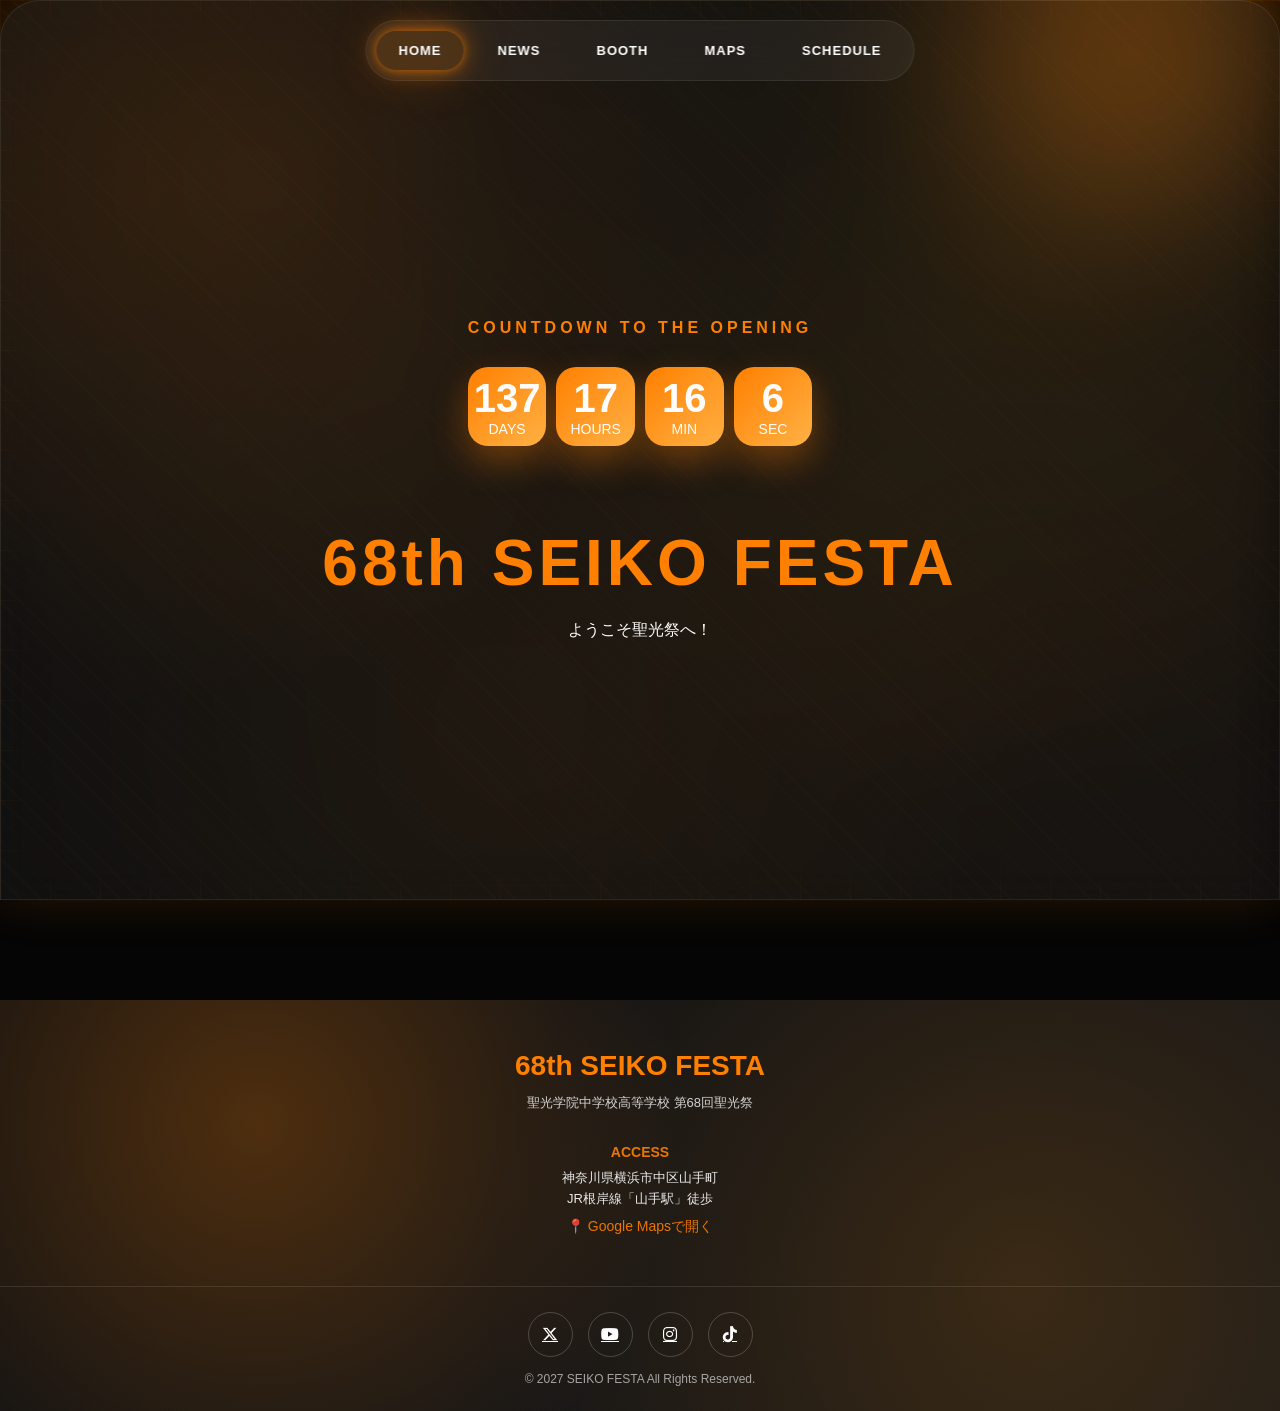
==== commit a01522ce: "Add files via upload" ====
--- a/index.html
+++ b/index.html
@@ -1,880 +1,1020 @@
-<!DOCTYPE html>
-<html lang="ja">
-<head>
-<meta charset="UTF-8">
-<meta name="viewport" content="width=device-width, initial-scale=1.0">
-
-<title>68th SEIKO FESTA</title>
-
-<link rel="stylesheet" href="style.css">
-
-<!-- SNSアイコン -->
-<link rel="stylesheet" href="https://cdnjs.cloudflare.com/ajax/libs/font-awesome/6.5.0/css/all.min.css">
-</head>
-
-<body>
-<div id="loader">
-
-    <div class="loader-content">
-
-        <h1>68th SEIKO FESTA</h1>
-
-        <div class="loader-line"></div>
-
-        <p>Loading...</p>
-
-    </div>
-
-</div>
-<!-- =========================
-   ハンバーガー
-========================= -->
-<button class="menu-btn" id="menuBtn">
-    <span></span>
-    <span></span>
-    <span></span>
-</button>
-
-<div class="mobile-menu" id="mobileMenu">
-
-    
-
-    <a href="#" onclick="showPage('home')">HOME</a>
-    <a href="#" onclick="showPage('news')">NEWS</a>
-    <a href="#" onclick="showPage('maps')">MAP</a>
-    <a href="#" onclick="showPage('booth')">BOOTH</a>
-    <a href="#" onclick="showPage('schedule')">SCHEDULE</a>
-
-</div>
-
-<!-- =========================
-   PCボタン
-========================= -->
-<div class="button-container">
-
-<button class="circle-btn active" onclick="showPage('home')">HOME</button>
-    <button class="circle-btn" onclick="showPage('news')">NEWS</button>
-    <button class="circle-btn" onclick="showPage('booth')">BOOTH</button>
-    <button class="circle-btn" onclick="showPage('maps')">MAPS</button>
-    <button class="circle-btn" onclick="showPage('schedule')">SCHEDULE</button>
-
-</div>
-
-<!-- =========================
-   HOME
-========================= -->
-<div class="page active" id="home">
-
-    <div class="content">
-
-        <div class="countdown-container">
-            <p class="countdown-subtitle">COUNTDOWN TO THE OPENING</p>
-
-            <div class="countdown">
-                <div class="time-box"><span id="days">0</span><p>DAYS</p></div>
-                <div class="time-box"><span id="hours">0</span><p>HOURS</p></div>
-                <div class="time-box"><span id="minutes">0</span><p>MIN</p></div>
-                <div class="time-box"><span id="seconds">0</span><p>SEC</p></div>
-            </div>
-        </div>
-
-        <h1>68th SEIKO FESTA</h1>
-
-        <p>ようこそ聖光祭へ！</p>
-
-    </div>
-
-</div> 
-
-<!-- =========================
-   NEWS
-========================= -->
-<div class="page" id="news">
-    <div class="content news-content">
-
-        <h1>NEWS</h1>
-
-        <div class="news-list">
-
-            <div class="news-card">
-                <div class="news-date">2027/04/10</div>
-                <div class="news-text">文化祭開催決定</div>
-            </div>
-
-            <div class="news-card">
-                <div class="news-date">2027/03/20</div>
-                <div class="news-text">出店募集開始</div>
-            </div>
-
-        </div>
-
-    </div>
-</div>
-
-<!-- =========================
-   BOOTH
-========================= -->
-<div class="page" id="booth">
-    <div class="content">
-        <h1>BOOTH</h1>
-        <p class="booth-subtitle">
-            Swipe to Explore
-        </p>
-        <!-- 検索バー -->
-        <div class="search-box-container">
-            <i class="fa-solid fa-magnifying-glass search-icon"></i>
-
-            <input
-                 type="text"
-                 id="boothSearch"
-                 placeholder="ブース名 説明 場所で検索">
-        </div>
-
-        <div class="floor-filter">
-
-          <button onclick="filterFloor('all', this)">ALL</button>
-          <button onclick="filterFloor('1f', this)">1F</button>
-          <button onclick="filterFloor('2f', this)">2F</button>
-          <button onclick="filterFloor('3f', this)">3F</button>
-          <button onclick="filterFloor('4f', this)">4F</button>
-
-        </div>
-
-        <div class="booth-list">
-
-            <div class="booth-item booth-card"
-                 onclick="showPage('yakyu-detail')"
-                 data-floor="1f"
-                 data-key="打って投げて、目指せホームラン！リアル野球盤と的当てに挑戦しませんか？景品も用意してます！初心者も経験者も野球場へ集まれ！ リアル野球盤 グラウンド">
-
-                <img src="リアル野球盤.CWaH3bkx_1y7qp5.webp" alt="リアル野球盤">
-
-                <div class="booth-text">
-                    <h2>リアル野球盤</h2>
-                    <p class="place"> グラウンド（1階）</p>
-                    <p>
-                       打って投げて、目指せホームラン！リアル野球盤と的当てに挑戦しませんか？
-                       景品も用意してます！初心者も経験者も野球場へ集まれ！
-                    </p>
-                </div>
-
-        </div>
-
-        <div class="booth-item booth-card"
-             onclick="showPage('this-detail')"
-             data-floor="1f"
-            data-key="サッカー部の展示ではキックターゲット、PK、ミニゲームを体験できます。高得点を取れば、豪華景品が手に入るかも？是非お越しください。 This is football グラウンド">
-
-           <img src="This is Football.CZp6gtR__Z3GCdF.webp" alt="This is Football">
-
-           <div class="booth-text">
-               <h2>This is football</h2>
-               <p class="place"> グラウンド（1階）</p>
-               <p>
-                   サッカー部の展示ではキックターゲット、PK、ミニゲームを体験できます。
-                   高得点を取れば、豪華景品が手に入るかも？是非お越しください。
-               </p>
-           </div>
-
-        </div>
-
-            <div class="booth-item" data-key="美術 アート 絵画">
-                <img src="art.jpg" alt="美術部">
-                <div class="booth-text">
-                    <h2>美術部</h2>
-                    <p class="place">📍 美術室（3F）</p>
-                    <p>作品展示＆ポストカード配布</p>
-                </div>
-            </div>
-
-            <div class="booth-item" data-key="鉄道 ジオラマ 模型">
-                <img src="train.jpg" alt="鉄道研究部">
-                <div class="booth-text">
-                    <h2>鉄道研究部</h2>
-                    <p class="place">📍 物理室（4F）</p>
-                    <p>巨大ジオラマ＆運転体験</p>
-                </div>
-            </div>
-
-            <div class="booth-item" data-key="パソコン ゲーム プログラミング">
-                <img src="pc.jpg" alt="パソコン部">
-                <div class="booth-text">
-                    <h2>パソコン部</h2>
-                    <p class="place">📍 情報教室（3F）</p>
-                    <p>自作ゲーム試遊コーナー</p>
-                </div>
-            </div>
-
-        </div>
-    </div>
-</div>
-<!-- =========================
-   This is football詳細
-========================= -->
-<div class="page" id="this-detail">
-
-    <div class="content">
-
-        <button class="back-btn"
-                onclick="showPage('booth')">
-            ← 戻る
-        </button>
-
-        <div class="detail-header">
-            <h1>This is football</h1>
-
-            <p class="detail-place">
-                グラウンド（1F）
-            </p>
-        </div>
-
-        <div class="detail-main">
-
-            <img
-                src="This is Football.CZp6gtR__Z3GCdF.webp"
-                alt="This is football"
-                class="detail-image">
-
-            <div class="detail-text">
-
-                <p>
-                    サッカー部の展示ではキックターゲット、
-                    PK、ミニゲームを体験できます。
-                    高得点を取れば豪華景品が手に入るかも？
-                    是非お越しください。
-                </p>
-
-                <button
-                    class="map-btn"
-                    onclick="openMapFloor('map1')">
-
-                    MAPで見る
-
-                </button>
-
-            </div>
-
-        </div>
-
-    </div>
-
-</div>
-<!-- =========================
-   リアル野球盤詳細
-========================= -->
-<div class="page" id="yakyu-detail">
-
-    <div class="content">
-
-        <button class="back-btn"
-                onclick="showPage('booth')">
-            ← 戻る
-        </button>
-
-        <div class="detail-header">
-            <h1>リアル野球盤</h1>
-
-            <p class="detail-place">
-                グラウンド（1F）
-            </p>
-        </div>
-
-        <div class="detail-main">
-
-            <img
-                src="リアル野球盤.CWaH3bkx_1y7qp5.webp"
-                alt="リアル野球盤"
-                class="detail-image">
-
-            <div class="detail-text">
-
-                <p>
-                    打って投げて、目指せホームラン！
-                    リアル野球盤と的当てに挑戦しませんか？
-                    景品も用意してます！
-                    初心者も経験者も野球場へ集まれ！
-                </p>
-
-                <button
-                    class="map-btn"
-                    onclick="openMapFloor('map1')">
-
-                    MAPで見る
-
-                </button>
-
-            </div>
-
-        </div>
-
-    </div>
-
-</div>
-
-<!-- =========================
-   MAPS（ズーム対応）
-========================= -->
-<div class="page" id="maps">
-    <div class="content">
-
-        <h1>MAPS</h1>
-
-        <div class="floor-tabs">
-            <button class="floor-btn" onclick="showMap('map1', this)">1F</button>
-            <button class="floor-btn" onclick="showMap('map2', this)">2F</button>
-            <button class="floor-btn" onclick="showMap('map3', this)">3F</button>
-            <button class="floor-btn" onclick="showMap('map4', this)">4F</button>
-        </div>
-
-        <div class="map-container">
-            <div class="map-wrapper" id="mapWrapper">
-
-                <img id="map1" class="map-img" src="map1.8cgplEnB.svg">
-                <img id="map2" class="map-img" src="map2.Cs3qd4O4.svg">
-                <img id="map3" class="map-img" src="map3.BRoANSkX.svg">
-                <img id="map4" class="map-img" src="map4.Dc8Ov8CJ.svg">
-
-            </div>
-        </div>
-
-    </div>
-</div>
-
-<!-- =========================
-   SCHEDULE
-========================= -->
-<div class="page" id="schedule">
-  <div class="content">
-
-    <h1>SCHEDULE</h1>
-
-    <!-- DAY切替 -->
-    <div class="day-switch">
-
-      <button class="day-btn active" onclick="setDay('day1', event)">
-        <small>DAY1</small><br>4/25
-      </button>
-
-      <button class="day-btn" onclick="setDay('day2', event)">
-        <small>DAY2</small><br>4/26
-      </button>
-
-    </div>
-
-    <!-- 上：場所 -->
-    <div class="room-header">
-      <div></div>
-      <div>外ステージ</div>
-      <div>講堂</div>
-      <div>小講堂</div>
-      <div>音楽室2</div>
-    </div>
-
-    <!-- 本体 -->
-    <div class="timetable">
-
-      <!-- 左：時間 -->
-      <div class="time-axis">
-        <div>09:00</div>
-        <div>10:00</div>
-        <div>11:00</div>
-        <div>12:00</div>
-        <div>13:00</div>
-        <div>14:00</div>
-        <div>15:00</div>
-        <div>16:00</div>
-        <div>17:00</div>
-      </div>
-
-      <!-- 右：会場 -->
-      <div class="rooms">
-
-        <div class="room" data-room="outside"></div>
-        <div class="room" data-room="hall"></div>
-        <div class="room" data-room="small"></div>
-        <div class="room" data-room="music"></div>
-
-      </div>
-
-    </div>
-
-  </div>
-</div>
-
-<!-- =========================
-   JS（全部ここに入ってる）
-========================= -->
-<script>
-
-const events = {
-  day1: [
-    { title:"開会式", room:"outside", start:"09:00", end:"09:30" },
-    { title:"ダンス部", room:"outside", start:"10:00", end:"11:00" },
-    { title:"吹奏楽部", room:"hall", start:"10:00", end:"11:30" },
-    { title:"クイズ大会", room:"small", start:"11:00", end:"12:00" },
-    { title:"軽音ライブ", room:"music", start:"11:00", end:"13:00" }
-  ],
-
-  day2: [
-    { title:"オープニング", room:"outside", start:"09:30", end:"10:00" },
-    { title:"バンドライブ", room:"music", start:"10:00", end:"11:30" },
-    { title:"演劇", room:"hall", start:"11:00", end:"12:30" }
-  ]
-};
-
-let currentDay = "day1";
-
-/* 時間変換 */
-function toMin(t){
-  const [h,m] = t.split(":").map(Number);
-  return h*60 + m;
-}
-
-/* DAY切替 */
-function setDay(day, e){
-
-  currentDay = day;
-
-  document.querySelectorAll(".day-btn")
-    .forEach(b => b.classList.remove("active"));
-
-  e.target.classList.add("active");
-
-  renderSchedule();
-}
-
-/* 描画 */
-function renderSchedule(){
-
-  const start = 9 * 60;
-  const end = 17 * 60;
-  const total = end - start;
-
-  const dayEvents = (events[currentDay] || [])
-    .slice()
-    .sort((a, b) => toMin(a.start) - toMin(b.start));
-
-  let index = 0;
-
-  document.querySelectorAll(".room").forEach(room => {
-
-    room.innerHTML = ""; // ←毎回リセット（超重要）
-
-    const roomName = room.dataset.room;
-
-    dayEvents
-      .filter(e => e.room === roomName)
-      .forEach(e => {
-
-        const top = ((toMin(e.start) - start) / total) * 100;
-        const height = ((toMin(e.end) - toMin(e.start)) / total) * 100;
-
-        const el = document.createElement("div");
-        el.className = "event-block";
-
-        el.textContent = e.title;
-
-        el.style.top = top + "%";
-        el.style.height = height + "%";
-
-        // ⭐ここが「順番に出る」本体
-        el.style.animationDelay = (index * 0.12) + "s";
-        index++;
-
-        room.appendChild(el);
-      });
-  });
-}
-
-/* 初期表示 */
-window.addEventListener("DOMContentLoaded", renderSchedule);
-/* 初期表示 */
-
-</script>
-<!-- =========================
-   フッター
-========================= -->
-<footer class="site-footer">
-
-    <!-- 上段 -->
-    <div class="footer-top">
-
-        <div class="footer-title">68th SEIKO FESTA</div>
-
-        <div class="footer-subtitle">
-            聖光学院中学校高等学校 第68回聖光祭
-        </div>
-
-        <!-- アクセス -->
-        <div class="footer-access">
-
-            <div class="access-title">ACCESS</div>
-
-            <div class="access-text">
-                神奈川県横浜市中区山手町<br>
-                JR根岸線「山手駅」徒歩
-            </div>
-
-            <a class="map-link" href="https://maps.google.com/?cid=11012242495815513370&g_mp=CiVnb29nbGUubWFwcy5wbGFjZXMudjEuUGxhY2VzLkdldFBsYWNlEAMYASAF&hl=ja&gl=JP&source=embed" target="_blank">
-                📍 Google Mapsで開く
-            </a>
-
-        </div>
-
-    </div>
-
-    <!-- 下段 -->
-    <div class="footer-bottom">
-
-        <div class="sns-links">
-
-            <a href="#"><i class="fa-brands fa-x-twitter"></i></a>
-            <a href="#"><i class="fa-brands fa-youtube"></i></a>
-            <a href="#"><i class="fa-brands fa-instagram"></i></a>
-            <a href="#"><i class="fa-brands fa-tiktok"></i></a>
-
-        </div>
-
-        <p class="copyright">
-            © 2027 SEIKO FESTA All Rights Reserved.
-        </p>
-
-    </div>
-
-</footer>
-<!-- =========================
-   JS
-========================= -->
-<script>
-let currentFloor = "all";
-
-/* ページ切替 */
-function showPage(id){
-
-    document.querySelectorAll(".page").forEach(page=>{
-        page.classList.remove("active");
-    });
-
-    document.getElementById(id).classList.add("active");
-
-    closeMenu();
-
-    // PCボタンの光る処理
-    document.querySelectorAll(".circle-btn").forEach(btn=>{
-        btn.classList.remove("active");
-    });
-
-    const activeBtn = document.querySelector(
-        `.circle-btn[onclick="showPage('${id}')"]`
-    );
-
-    if(activeBtn){
-        activeBtn.classList.add("active");
-    }
-
-    window.scrollTo(0,0);
-}
-
-/* ハンバーガー */
-const menuBtn = document.getElementById("menuBtn");
-const mobileMenu = document.getElementById("mobileMenu");
-
-function closeMenu(){
-    mobileMenu.classList.remove("show");
-    menuBtn.classList.remove("active");
-}
-
-function openMenu(){
-    mobileMenu.classList.add("show");
-    menuBtn.classList.add("active");
-}
-
-function toggleMenu(){
-    if(mobileMenu.classList.contains("show")){
-        closeMenu();
-    }else{
-        openMenu();
-    }
-}
-
-menuBtn.addEventListener("click", toggleMenu);
-
-/* =========================
-   MAP
-========================= */
-
-let scale = 1;
-let posX = 0;
-let posY = 0;
-
-let activeMap = null;
-
-/* MAP切替 */
-function showMap(id, btn){
-
-    document.querySelectorAll(".map-img").forEach(img=>{
-        img.style.display = "none";
-    });
-
-    const el = document.getElementById(id);
-
-    el.style.display = "block";
-
-    activeMap = el;
-
-    scale = 1;
-    posX = 0;
-    posY = 0;
-
-    updateMap();
-
-    document.querySelectorAll(".floor-btn").forEach(button=>{
-        button.classList.remove("active");
-    });
-
-    if(btn){
-        btn.classList.add("active");
-    }
-}
-
-/* =========================
-   ズーム・ドラッグ
-========================= */
-
-const wrapper = document.getElementById("mapWrapper");
-
-let isDown = false;
-let startX = 0;
-let startY = 0;
-let lastDistance = 0;
-
-/* PCホイールズーム */
-wrapper.addEventListener("wheel",(e)=>{
-
-    e.preventDefault();
-
-    scale += (e.deltaY < 0 ? 0.1 : -0.1);
-
-    if(scale < 0.5) scale = 0.5;
-    if(scale > 5) scale = 5;
-
-    updateMap();
-
-});
-
-/* PCドラッグ開始 */
-wrapper.addEventListener("mousedown",(e)=>{
-
-    isDown = true;
-
-    startX = e.clientX - posX;
-    startY = e.clientY - posY;
-
-});
-
-/* PCドラッグ中 */
-wrapper.addEventListener("mousemove",(e)=>{
-
-    if(!isDown) return;
-
-    posX = e.clientX - startX;
-    posY = e.clientY - startY;
-
-    updateMap();
-
-});
-
-/* PCドラッグ終了 */
-wrapper.addEventListener("mouseup",()=>{
-    isDown = false;
-});
-
-wrapper.addEventListener("mouseleave",()=>{
-    isDown = false;
-});
-
-/* =========================
-   スマホドラッグ
-========================= */
-
-wrapper.addEventListener("touchstart",(e)=>{
-
-    if(e.touches.length === 1){
-
-        isDown = true;
-
-        startX = e.touches[0].clientX - posX;
-        startY = e.touches[0].clientY - posY;
-
-    }
-
-},{passive:false});
-
-wrapper.addEventListener("touchmove",(e)=>{
-
-    /* 1本指ドラッグ */
-    if(isDown && e.touches.length === 1){
-
-        posX = e.touches[0].clientX - startX;
-        posY = e.touches[0].clientY - startY;
-
-        updateMap();
-    }
-
-    /* 2本指ピンチズーム */
-    if(e.touches.length === 2){
-
-        e.preventDefault();
-
-        const dx =
-            e.touches[0].clientX -
-            e.touches[1].clientX;
-
-        const dy =
-            e.touches[0].clientY -
-            e.touches[1].clientY;
-
-        const distance =
-            Math.sqrt(dx * dx + dy * dy);
-
-        if(lastDistance){
-
-            scale *= distance / lastDistance;
-
-            if(scale < 0.5) scale = 0.5;
-            if(scale > 5) scale = 5;
-
-            updateMap();
-        }
-
-        lastDistance = distance;
-    }
-
-},{passive:false});
-
-wrapper.addEventListener("touchend",()=>{
-
-    isDown = false;
-    lastDistance = 0;
-
-});
-
-/* =========================
-   更新
-========================= */
-
-function updateMap(){
-
-    if(!activeMap) return;
-
-    activeMap.style.transform =
-        `translate(${posX}px, ${posY}px) scale(${scale})`;
-}
-
-/* =========================
-   初期表示
-========================= */
-
-window.addEventListener("DOMContentLoaded",()=>{
-
-    showMap("map1");
-
-});
-
-/* カウントダウン */
-const target = new Date("2027-04-23T09:00:00+09:00");
-
-function countdown(){
-
-    const now = new Date();
-    const diff = target - now;
-
-    document.getElementById("days").textContent = Math.floor(diff/86400000);
-    document.getElementById("hours").textContent = Math.floor(diff/3600000%24);
-    document.getElementById("minutes").textContent = Math.floor(diff/60000%60);
-    document.getElementById("seconds").textContent = Math.floor(diff/1000%60);
-}
-
-setInterval(countdown,1000);
-countdown();
-const boothSearch = document.getElementById("boothSearch");
-const booths = document.querySelectorAll(".booth-item");
-
-boothSearch.addEventListener(
-    "input",
-    updateBoothFilter
-);
-function filterFloor(floor, button){
-
-    currentFloor = floor;
-
-    document
-        .querySelectorAll(".floor-filter button")
-        .forEach(btn =>
-            btn.classList.remove("active")
-        );
-
-    if(button){
-        button.classList.add("active");
-    }
-
-    updateBoothFilter();
-
-}   
-   function openMapFloor(mapId){
-
-      showPage("maps");
-
-      showMap(mapId);
-
-}
-function updateBoothFilter(){
-
-    const keyword =
-        document.getElementById("boothSearch")
-        .value
-        .toLowerCase();
-
-    const booths =
-        document.querySelectorAll(".booth-item");
-
-    booths.forEach(item=>{
-
-        const text =
-            (item.dataset.key || "")
-            .toLowerCase();
-
-        const floorMatch =
-            currentFloor === "all" ||
-            item.dataset.floor === currentFloor;
-
-        const keywordMatch =
-            text.includes(keyword);
-
-        if(floorMatch && keywordMatch){
-            item.classList.remove("hide");
-        }else{
-            item.classList.add("hide");
-        }
-
-    });
-
-}
-window.addEventListener("load",()=>{
-
-    setTimeout(()=>{
-
-        document.getElementById("loader").style.opacity="0";
-
-        setTimeout(()=>{
-            document.getElementById("loader").style.display="none";
-        },500);
-
-    },800);
-
-});
-
-</script>
-
-</body>
+<!DOCTYPE html>
+<html lang="ja">
+
+<head>
+    <meta charset="UTF-8">
+    <meta name="viewport" content="width=device-width, initial-scale=1.0">
+
+    <title>68th SEIKO FESTA</title>
+
+    <link rel="stylesheet" href="style.css">
+
+    <!-- SNSアイコン -->
+    <link rel="stylesheet" href="https://cdnjs.cloudflare.com/ajax/libs/font-awesome/6.5.0/css/all.min.css">
+
+    <style>
+        /* =================================
+       SVGピン＋中央に団体画像
+    ================================= */
+
+        #maps .map-marker {
+            position: absolute;
+
+            width: 36px;
+            height: 48px;
+
+            padding: 0;
+            border: 0;
+
+            background:
+                url("pin.svg") center / 100% 100% no-repeat;
+
+            overflow: visible;
+
+            /* ピンの先端を座標位置に合わせる */
+            transform: translate(-50%, -100%);
+
+            cursor: pointer;
+            z-index: 20;
+
+            filter: drop-shadow(0 5px 6px rgba(0, 0, 0, .4));
+            transition: transform .2s ease;
+        }
+
+        /* 古い文字を消す */
+        #maps .map-marker span,
+        #maps .map-marker b {
+            display: none !important;
+        }
+
+        /* ピン中央の団体画像 */
+        #maps .map-marker img {
+            position: absolute;
+
+            left: 50%;
+            top: 15px;
+
+            width: 21px;
+            height: 21px;
+
+            transform: translate(-50%, -50%);
+
+            object-fit: cover;
+            border-radius: 50%;
+
+            border: 2px solid #fff;
+            background: #fff;
+
+            pointer-events: none;
+        }
+
+        #maps .map-marker:hover {
+            transform:
+                translate(-50%, -100%) scale(1.12);
+        }
+
+        @media(max-width:768px) {
+            #maps .map-marker {
+                width: 32px;
+                height: 43px;
+            }
+
+            #maps .map-marker img {
+                top: 13px;
+                width: 18px;
+                height: 18px;
+            }
+        }
+    </style>
+</head>
+
+<body>
+    <div id="loader">
+
+        <div class="loader-content">
+
+            <h1>68th SEIKO FESTA</h1>
+
+            <div class="loader-line"></div>
+
+            <p>Loading...</p>
+
+        </div>
+
+    </div>
+    <!-- =========================
+   ハンバーガー
+========================= -->
+    <button class="menu-btn" id="menuBtn">
+        <span></span>
+        <span></span>
+        <span></span>
+    </button>
+
+    <div class="mobile-menu" id="mobileMenu">
+
+
+
+        <a href="#" onclick="showPage('home')">HOME</a>
+        <a href="#" onclick="showPage('news')">NEWS</a>
+        <a href="#" onclick="showPage('maps')">MAP</a>
+        <a href="#" onclick="showPage('booth')">BOOTH</a>
+        <a href="#" onclick="showPage('schedule')">SCHEDULE</a>
+
+    </div>
+
+    <!-- =========================
+   PCボタン
+========================= -->
+    <div class="button-container">
+
+        <button class="circle-btn active" onclick="showPage('home')">HOME</button>
+        <button class="circle-btn" onclick="showPage('news')">NEWS</button>
+        <button class="circle-btn" onclick="showPage('booth')">BOOTH</button>
+        <button class="circle-btn" onclick="showPage('maps')">MAPS</button>
+        <button class="circle-btn" onclick="showPage('schedule')">SCHEDULE</button>
+
+    </div>
+
+    <!-- =========================
+   HOME
+========================= -->
+    <div class="page active" id="home">
+
+        <div class="content">
+
+            <div class="countdown-container">
+                <p class="countdown-subtitle">COUNTDOWN TO THE OPENING</p>
+
+                <div class="countdown">
+                    <div class="time-box"><span id="days">0</span>
+                        <p>DAYS</p>
+                    </div>
+                    <div class="time-box"><span id="hours">0</span>
+                        <p>HOURS</p>
+                    </div>
+                    <div class="time-box"><span id="minutes">0</span>
+                        <p>MIN</p>
+                    </div>
+                    <div class="time-box"><span id="seconds">0</span>
+                        <p>SEC</p>
+                    </div>
+                </div>
+            </div>
+
+            <h1>68th SEIKO FESTA</h1>
+
+            <p>ようこそ聖光祭へ！</p>
+
+        </div>
+
+    </div>
+
+    <!-- =========================
+   NEWS
+========================= -->
+    <div class="page" id="news">
+        <div class="content news-content">
+
+            <h1>NEWS</h1>
+
+            <div class="news-list">
+
+                <div class="news-card">
+                    <div class="news-date">2027/04/10</div>
+                    <div class="news-text">文化祭開催決定</div>
+                </div>
+
+                <div class="news-card">
+                    <div class="news-date">2027/03/20</div>
+                    <div class="news-text">出店募集開始</div>
+                </div>
+
+            </div>
+
+        </div>
+    </div>
+
+    <!-- =========================
+   BOOTH
+========================= -->
+    <div class="page" id="booth">
+        <div class="content">
+            <h1>BOOTH</h1>
+            <p class="booth-subtitle">
+                Swipe to Explore
+            </p>
+            <!-- 検索バー -->
+            <div class="search-box-container">
+                <i class="fa-solid fa-magnifying-glass search-icon"></i>
+
+                <input type="text" id="boothSearch" placeholder="ブース名 説明 場所で検索">
+            </div>
+
+            <div class="floor-filter">
+
+                <button onclick="filterFloor('all', this)">ALL</button>
+                <button onclick="filterFloor('1f', this)">1F</button>
+                <button onclick="filterFloor('2f', this)">2F</button>
+                <button onclick="filterFloor('3f', this)">3F</button>
+                <button onclick="filterFloor('4f', this)">4F</button>
+
+            </div>
+
+            <div class="booth-list">
+
+                <div class="booth-item booth-card" onclick="showPage('yakyu-detail')" data-floor="1f"
+                    data-key="打って投げて、目指せホームラン！リアル野球盤と的当てに挑戦しませんか？景品も用意してます！初心者も経験者も野球場へ集まれ！ リアル野球盤 グラウンド">
+
+                    <img src="リアル野球盤.CWaH3bkx_1y7qp5.webp" alt="リアル野球盤">
+
+                    <div class="booth-text">
+                        <h2>リアル野球盤</h2>
+                        <p class="place"> グラウンド（1階）</p>
+                        <p>
+                            打って投げて、目指せホームラン！リアル野球盤と的当てに挑戦しませんか？
+                            景品も用意してます！初心者も経験者も野球場へ集まれ！
+                        </p>
+                    </div>
+
+                </div>
+
+                <div class="booth-item booth-card" onclick="showPage('this-detail')" data-floor="1f"
+                    data-key="サッカー部の展示ではキックターゲット、PK、ミニゲームを体験できます。高得点を取れば、豪華景品が手に入るかも？是非お越しください。 This is football グラウンド">
+
+                    <img src="This is Football.CZp6gtR__Z3GCdF.webp" alt="This is Football">
+
+                    <div class="booth-text">
+                        <h2>This is football</h2>
+                        <p class="place"> グラウンド（1階）</p>
+                        <p>
+                            サッカー部の展示ではキックターゲット、PK、ミニゲームを体験できます。
+                            高得点を取れば、豪華景品が手に入るかも？是非お越しください。
+                        </p>
+                    </div>
+
+                </div>
+
+                <div class="booth-item" data-key="美術 アート 絵画">
+                    <img src="art.jpg" alt="美術部">
+                    <div class="booth-text">
+                        <h2>美術部</h2>
+                        <p class="place">📍 美術室（3F）</p>
+                        <p>作品展示＆ポストカード配布</p>
+                    </div>
+                </div>
+
+                <div class="booth-item" data-key="鉄道 ジオラマ 模型">
+                    <img src="train.jpg" alt="鉄道研究部">
+                    <div class="booth-text">
+                        <h2>鉄道研究部</h2>
+                        <p class="place">📍 物理室（4F）</p>
+                        <p>巨大ジオラマ＆運転体験</p>
+                    </div>
+                </div>
+
+                <div class="booth-item" data-key="パソコン ゲーム プログラミング">
+                    <img src="pc.jpg" alt="パソコン部">
+                    <div class="booth-text">
+                        <h2>パソコン部</h2>
+                        <p class="place">📍 情報教室（3F）</p>
+                        <p>自作ゲーム試遊コーナー</p>
+                    </div>
+                </div>
+
+            </div>
+        </div>
+    </div>
+    <!-- =========================
+   This is football詳細
+========================= -->
+    <div class="page" id="this-detail">
+
+        <div class="content">
+
+            <button class="back-btn" onclick="showPage('booth')">
+                ← 戻る
+            </button>
+
+            <div class="detail-header">
+                <h1>This is football</h1>
+
+                <p class="detail-place">
+                    グラウンド（1F）
+                </p>
+            </div>
+
+            <div class="detail-main">
+
+                <img src="This is Football.CZp6gtR__Z3GCdF.webp" alt="This is football" class="detail-image">
+
+                <div class="detail-text">
+
+                    <p>
+                        サッカー部の展示ではキックターゲット、
+                        PK、ミニゲームを体験できます。
+                        高得点を取れば豪華景品が手に入るかも？
+                        是非お越しください。
+                    </p>
+
+                    <button class="map-btn" onclick="openMapFloor('map1')">
+
+                        MAPで見る
+
+                    </button>
+
+                </div>
+
+            </div>
+
+        </div>
+
+    </div>
+    <!-- =========================
+   リアル野球盤詳細
+========================= -->
+    <div class="page" id="yakyu-detail">
+
+        <div class="content">
+
+            <button class="back-btn" onclick="showPage('booth')">
+                ← 戻る
+            </button>
+
+            <div class="detail-header">
+                <h1>リアル野球盤</h1>
+
+                <p class="detail-place">
+                    グラウンド（1F）
+                </p>
+            </div>
+
+            <div class="detail-main">
+
+                <img src="リアル野球盤.CWaH3bkx_1y7qp5.webp" alt="リアル野球盤" class="detail-image">
+
+                <div class="detail-text">
+
+                    <p>
+                        打って投げて、目指せホームラン！
+                        リアル野球盤と的当てに挑戦しませんか？
+                        景品も用意してます！
+                        初心者も経験者も野球場へ集まれ！
+                    </p>
+
+                    <button class="map-btn" onclick="openMapFloor('map1')">
+
+                        MAPで見る
+
+                    </button>
+
+                </div>
+
+            </div>
+
+        </div>
+
+    </div>
+
+    <!-- =========================
+   MAPS（オリジナルキャンパスマップ）
+========================= -->
+    <div class="page" id="maps">
+        <div class="content map-page-content">
+            <header class="map-page-header">
+                <div>
+                    <p class="map-kicker">EXPLORE THE CAMPUS</p>
+                    <h1>MAP</h1>
+                    <p class="map-guide">階を選び、地図をドラッグして校内を探せます。</p>
+                </div>
+                <div class="map-current-floor" aria-live="polite">
+                    <span>CURRENT FLOOR</span>
+                    <strong id="currentFloorLabel">1F</strong>
+                </div>
+            </header>
+
+            <div class="campus-map-layout">
+                <nav class="map-floor-nav" aria-label="階を選択">
+                    <button class="floor-btn active" data-floor="1F"
+                        onclick="showMap('map1', this)"><span>01</span><strong>1F</strong></button>
+                    <button class="floor-btn" data-floor="2F"
+                        onclick="showMap('map2', this)"><span>02</span><strong>2F</strong></button>
+                    <button class="floor-btn" data-floor="3F"
+                        onclick="showMap('map3', this)"><span>03</span><strong>3F</strong></button>
+                    <button class="floor-btn" data-floor="4F"
+                        onclick="showMap('map4', this)"><span>04</span><strong>4F</strong></button>
+                </nav>
+
+                <section class="map-panel">
+                    <div class="map-panel-top">
+                        <div class="map-status"><i class="fa-solid fa-location-dot"></i><span
+                                id="mapStatusText">1階を表示中</span></div>
+                        <div class="map-hint"><i class="fa-solid fa-hand-pointer"></i> ドラッグ / ピンチで操作</div>
+                    </div>
+
+                    <div class="map-wrapper" id="map-wrapper">
+                        <div class="map-stage active" id="map1">
+                            <img src="map1.8cgplEnB.svg" class="map-img" alt="校内マップ 1階" draggable="false">
+                            <button class="map-marker marker-yakyu" type="button" aria-label="リアル野球盤"
+                                onclick="openMapSpot(event, 'リアル野球盤', 'グラウンド（1F）', 'yakyu-detail')"><img
+                                    src="リアル野球盤.CWaH3bkx_1y7qp5.webp" alt=""></button>
+                            <button class="map-marker marker-football" type="button" aria-label="This is football"
+                                onclick="openMapSpot(event, 'This is football', 'グラウンド（1F）', 'this-detail')"><img
+                                    src="This is Football.CZp6gtR__Z3GCdF.webp" alt=""></button>
+                        </div>
+                        <div class="map-stage" id="map2"><img src="map2.Cs3qd4O4.svg" class="map-img" alt="校内マップ 2階"
+                                draggable="false"></div>
+                        <div class="map-stage" id="map3"><img src="map3.BRoANSkX.svg" class="map-img" alt="校内マップ 3階"
+                                draggable="false"></div>
+                        <div class="map-stage" id="map4"><img src="map4.Dc8Ov8CJ.svg" class="map-img" alt="校内マップ 4階"
+                                draggable="false"></div>
+                    </div>
+
+                    <div class="map-controls" aria-label="地図操作">
+                        <button type="button" onclick="zoomMap(0.2)" aria-label="拡大"><i
+                                class="fa-solid fa-plus"></i></button>
+                        <button type="button" onclick="zoomMap(-0.2)" aria-label="縮小"><i
+                                class="fa-solid fa-minus"></i></button>
+                        <button type="button" onclick="resetMapView()" aria-label="表示をリセット"><i
+                                class="fa-solid fa-rotate-left"></i></button>
+                    </div>
+
+                    <aside class="map-spot-card" id="mapSpotCard" aria-hidden="true">
+                        <button class="spot-close" type="button" onclick="closeMapSpot()" aria-label="閉じる">×</button>
+                        <p>SELECTED BOOTH</p>
+                        <h2 id="spotTitle"></h2>
+                        <div id="spotPlace"></div>
+                        <button class="spot-detail-btn" type="button" id="spotDetailBtn">詳細を見る <i
+                                class="fa-solid fa-arrow-right"></i></button>
+                    </aside>
+                </section>
+            </div>
+        </div>
+    </div>
+
+    <!-- =========================
+   SCHEDULE
+========================= -->
+    <div class="page" id="schedule">
+        <div class="content">
+
+            <h1>SCHEDULE</h1>
+
+            <!-- DAY切替 -->
+            <div class="day-switch">
+
+                <button class="day-btn active" onclick="setDay('day1', event)">
+                    <small>DAY1</small><br>4/25
+                </button>
+
+                <button class="day-btn" onclick="setDay('day2', event)">
+                    <small>DAY2</small><br>4/26
+                </button>
+
+            </div>
+
+            <!-- 上：場所 -->
+            <div class="room-header">
+                <div></div>
+                <div>外ステージ</div>
+                <div>講堂</div>
+                <div>小講堂</div>
+                <div>音楽室2</div>
+            </div>
+
+            <!-- 本体 -->
+            <div class="timetable">
+
+                <!-- 左：時間 -->
+                <div class="time-axis">
+                    <div>09:00</div>
+                    <div>10:00</div>
+                    <div>11:00</div>
+                    <div>12:00</div>
+                    <div>13:00</div>
+                    <div>14:00</div>
+                    <div>15:00</div>
+                    <div>16:00</div>
+                    <div>17:00</div>
+                </div>
+
+                <!-- 右：会場 -->
+                <div class="rooms">
+
+                    <div class="room" data-room="outside"></div>
+                    <div class="room" data-room="hall"></div>
+                    <div class="room" data-room="small"></div>
+                    <div class="room" data-room="music"></div>
+
+                </div>
+
+            </div>
+
+        </div>
+    </div>
+
+    <!-- =========================
+   JS（全部ここに入ってる）
+========================= -->
+    <script>
+
+        const events = {
+            day1: [
+                { title: "開会式", room: "outside", start: "09:00", end: "09:30" },
+                { title: "ダンス部", room: "outside", start: "10:00", end: "11:00" },
+                { title: "吹奏楽部", room: "hall", start: "10:00", end: "11:30" },
+                { title: "クイズ大会", room: "small", start: "11:00", end: "12:00" },
+                { title: "軽音ライブ", room: "music", start: "11:00", end: "13:00" }
+            ],
+
+            day2: [
+                { title: "オープニング", room: "outside", start: "09:30", end: "10:00" },
+                { title: "バンドライブ", room: "music", start: "10:00", end: "11:30" },
+                { title: "演劇", room: "hall", start: "11:00", end: "12:30" }
+            ]
+        };
+
+        let currentDay = "day1";
+
+        /* 時間変換 */
+        function toMin(t) {
+            const [h, m] = t.split(":").map(Number);
+            return h * 60 + m;
+        }
+
+        /* DAY切替 */
+        function setDay(day, e) {
+
+            currentDay = day;
+
+            document.querySelectorAll(".day-btn")
+                .forEach(b => b.classList.remove("active"));
+
+            e.target.classList.add("active");
+
+            renderSchedule();
+        }
+
+        /* 描画 */
+        function renderSchedule() {
+
+            const start = 9 * 60;
+            const end = 17 * 60;
+            const total = end - start;
+
+            const dayEvents = (events[currentDay] || [])
+                .slice()
+                .sort((a, b) => toMin(a.start) - toMin(b.start));
+
+            let index = 0;
+
+            document.querySelectorAll(".room").forEach(room => {
+
+                room.innerHTML = ""; // ←毎回リセット（超重要）
+
+                const roomName = room.dataset.room;
+
+                dayEvents
+                    .filter(e => e.room === roomName)
+                    .forEach(e => {
+
+                        const top = ((toMin(e.start) - start) / total) * 100;
+                        const height = ((toMin(e.end) - toMin(e.start)) / total) * 100;
+
+                        const el = document.createElement("div");
+                        el.className = "event-block";
+
+                        el.textContent = e.title;
+
+                        el.style.top = top + "%";
+                        el.style.height = height + "%";
+
+                        // ⭐ここが「順番に出る」本体
+                        el.style.animationDelay = (index * 0.12) + "s";
+                        index++;
+
+                        room.appendChild(el);
+                    });
+            });
+        }
+
+        /* 初期表示 */
+        window.addEventListener("DOMContentLoaded", renderSchedule);
+        /* 初期表示 */
+
+    </script>
+    <!-- =========================
+   フッター
+========================= -->
+    <footer class="site-footer">
+
+        <!-- 上段 -->
+        <div class="footer-top">
+
+            <div class="footer-title">68th SEIKO FESTA</div>
+
+            <div class="footer-subtitle">
+                聖光学院中学校高等学校 第68回聖光祭
+            </div>
+
+            <!-- アクセス -->
+            <div class="footer-access">
+
+                <div class="access-title">ACCESS</div>
+
+                <div class="access-text">
+                    神奈川県横浜市中区山手町<br>
+                    JR根岸線「山手駅」徒歩
+                </div>
+
+                <a class="map-link"
+                    href="https://maps.google.com/?cid=11012242495815513370&g_mp=CiVnb29nbGUubWFwcy5wbGFjZXMudjEuUGxhY2VzLkdldFBsYWNlEAMYASAF&hl=ja&gl=JP&source=embed"
+                    target="_blank">
+                    📍 Google Mapsで開く
+                </a>
+
+            </div>
+
+        </div>
+
+        <!-- 下段 -->
+        <div class="footer-bottom">
+
+            <div class="sns-links">
+
+                <a href="#"><i class="fa-brands fa-x-twitter"></i></a>
+                <a href="#"><i class="fa-brands fa-youtube"></i></a>
+                <a href="#"><i class="fa-brands fa-instagram"></i></a>
+                <a href="#"><i class="fa-brands fa-tiktok"></i></a>
+
+            </div>
+
+            <p class="copyright">
+                © 2027 SEIKO FESTA All Rights Reserved.
+            </p>
+
+        </div>
+
+    </footer>
+    <!-- =========================
+   JS
+========================= -->
+    <script>
+        let currentFloor = "all";
+
+        /* ページ切替 */
+        function showPage(id) {
+
+            document.querySelectorAll(".page").forEach(page => {
+                page.classList.remove("active");
+            });
+
+            document.getElementById(id).classList.add("active");
+
+            closeMenu();
+
+            // PCボタンの光る処理
+            document.querySelectorAll(".circle-btn").forEach(btn => {
+                btn.classList.remove("active");
+            });
+
+            const activeBtn = document.querySelector(
+                `.circle-btn[onclick="showPage('${id}')"]`
+            );
+
+            if (activeBtn) {
+                activeBtn.classList.add("active");
+            }
+
+            window.scrollTo(0, 0);
+        }
+
+        /* ハンバーガー */
+        const menuBtn = document.getElementById("menuBtn");
+        const mobileMenu = document.getElementById("mobileMenu");
+
+        function closeMenu() {
+            mobileMenu.classList.remove("show");
+            menuBtn.classList.remove("active");
+        }
+
+        function openMenu() {
+            mobileMenu.classList.add("show");
+            menuBtn.classList.add("active");
+        }
+
+        function toggleMenu() {
+            if (mobileMenu.classList.contains("show")) {
+                closeMenu();
+            } else {
+                openMenu();
+            }
+        }
+
+        menuBtn.addEventListener("click", toggleMenu);
+
+        /* =========================
+           MAP
+        ========================= */
+        let scale = 1;
+        let posX = 0;
+        let posY = 0;
+        let activeMap = null;
+        let isDown = false;
+        let startX = 0;
+        let startY = 0;
+        let lastDistance = 0;
+
+        const wrapper = document.getElementById("map-wrapper");
+
+        function clampScale(value) {
+            return Math.min(3.5, Math.max(0.8, value));
+        }
+
+        function showMap(id, btn) {
+            document.querySelectorAll(".map-stage").forEach(stage => {
+                stage.classList.remove("active");
+                stage.style.transform = "";
+            });
+
+            activeMap = document.getElementById(id);
+            if (!activeMap) return;
+            activeMap.classList.add("active");
+
+            document.querySelectorAll(".map-floor-nav .floor-btn").forEach(button => {
+                button.classList.remove("active");
+            });
+
+            const targetButton = btn || document.querySelector(`.map-floor-nav .floor-btn[onclick*="${id}"]`);
+            if (targetButton) targetButton.classList.add("active");
+
+            const floor = targetButton?.dataset.floor || id.replace("map", "") + "F";
+            const label = document.getElementById("currentFloorLabel");
+            const status = document.getElementById("mapStatusText");
+            if (label) label.textContent = floor;
+            if (status) status.textContent = `${floor.replace("F", "")}階を表示中`;
+
+            closeMapSpot();
+            resetMapView();
+        }
+
+        function updateMap() {
+            if (!activeMap) return;
+            activeMap.style.transform = `translate3d(${posX}px, ${posY}px, 0) scale(${scale})`;
+        }
+
+        function zoomMap(amount) {
+            scale = clampScale(scale + amount);
+            updateMap();
+        }
+
+        function resetMapView() {
+            scale = 1;
+            posX = 0;
+            posY = 0;
+            updateMap();
+        }
+
+        function openMapSpot(event, title, place, detailPage) {
+            event.stopPropagation();
+            const card = document.getElementById("mapSpotCard");
+            document.getElementById("spotTitle").textContent = title;
+            document.getElementById("spotPlace").textContent = place;
+            const detailButton = document.getElementById("spotDetailBtn");
+            detailButton.onclick = () => showPage(detailPage);
+            card.classList.add("show");
+            card.setAttribute("aria-hidden", "false");
+        }
+
+        function closeMapSpot() {
+            const card = document.getElementById("mapSpotCard");
+            if (!card) return;
+            card.classList.remove("show");
+            card.setAttribute("aria-hidden", "true");
+        }
+
+        if (wrapper) {
+            wrapper.addEventListener("wheel", event => {
+                event.preventDefault();
+                scale = clampScale(scale + (event.deltaY < 0 ? 0.12 : -0.12));
+                updateMap();
+            }, { passive: false });
+
+            wrapper.addEventListener("mousedown", event => {
+                if (event.target.closest(".map-marker")) return;
+                isDown = true;
+                wrapper.classList.add("dragging");
+                startX = event.clientX - posX;
+                startY = event.clientY - posY;
+            });
+
+            window.addEventListener("mousemove", event => {
+                if (!isDown) return;
+                posX = event.clientX - startX;
+                posY = event.clientY - startY;
+                updateMap();
+            });
+
+            window.addEventListener("mouseup", () => {
+                isDown = false;
+                wrapper.classList.remove("dragging");
+            });
+
+            wrapper.addEventListener("dblclick", event => {
+                if (event.target.closest(".map-marker")) return;
+                zoomMap(0.35);
+            });
+
+            wrapper.addEventListener("touchstart", event => {
+                if (event.touches.length === 1 && !event.target.closest(".map-marker")) {
+                    isDown = true;
+                    startX = event.touches[0].clientX - posX;
+                    startY = event.touches[0].clientY - posY;
+                }
+
+                if (event.touches.length === 2) {
+                    const dx = event.touches[0].clientX - event.touches[1].clientX;
+                    const dy = event.touches[0].clientY - event.touches[1].clientY;
+                    lastDistance = Math.hypot(dx, dy);
+                }
+            }, { passive: false });
+
+            wrapper.addEventListener("touchmove", event => {
+                event.preventDefault();
+
+                if (isDown && event.touches.length === 1) {
+                    posX = event.touches[0].clientX - startX;
+                    posY = event.touches[0].clientY - startY;
+                    updateMap();
+                }
+
+                if (event.touches.length === 2) {
+                    const dx = event.touches[0].clientX - event.touches[1].clientX;
+                    const dy = event.touches[0].clientY - event.touches[1].clientY;
+                    const distance = Math.hypot(dx, dy);
+                    if (lastDistance) {
+                        scale = clampScale(scale * (distance / lastDistance));
+                        updateMap();
+                    }
+                    lastDistance = distance;
+                }
+            }, { passive: false });
+
+            wrapper.addEventListener("touchend", () => {
+                isDown = false;
+                lastDistance = 0;
+            });
+        }
+
+        window.addEventListener("DOMContentLoaded", () => showMap("map1"));
+
+        /* カウントダウン */
+        const target = new Date("2027-04-23T09:00:00+09:00");
+
+        function countdown() {
+
+            const now = new Date();
+            const diff = target - now;
+
+            document.getElementById("days").textContent = Math.floor(diff / 86400000);
+            document.getElementById("hours").textContent = Math.floor(diff / 3600000 % 24);
+            document.getElementById("minutes").textContent = Math.floor(diff / 60000 % 60);
+            document.getElementById("seconds").textContent = Math.floor(diff / 1000 % 60);
+        }
+
+        setInterval(countdown, 1000);
+        countdown();
+        const boothSearch = document.getElementById("boothSearch");
+        const booths = document.querySelectorAll(".booth-item");
+
+        boothSearch.addEventListener(
+            "input",
+            updateBoothFilter
+        );
+        function filterFloor(floor, button) {
+
+            currentFloor = floor;
+
+            document
+                .querySelectorAll(".floor-filter button")
+                .forEach(btn =>
+                    btn.classList.remove("active")
+                );
+
+            if (button) {
+                button.classList.add("active");
+            }
+
+            updateBoothFilter();
+
+        }
+        function openMapFloor(mapId) {
+
+            showPage("maps");
+
+            showMap(mapId);
+
+        }
+        function updateBoothFilter() {
+
+            const keyword =
+                document.getElementById("boothSearch")
+                    .value
+                    .toLowerCase();
+
+            const booths =
+                document.querySelectorAll(".booth-item");
+
+            booths.forEach(item => {
+
+                const text =
+                    (item.dataset.key || "")
+                        .toLowerCase();
+
+                const floorMatch =
+                    currentFloor === "all" ||
+                    item.dataset.floor === currentFloor;
+
+                const keywordMatch =
+                    text.includes(keyword);
+
+                if (floorMatch && keywordMatch) {
+                    item.classList.remove("hide");
+                } else {
+                    item.classList.add("hide");
+                }
+
+            });
+
+        }
+        window.addEventListener("load", () => {
+
+            setTimeout(() => {
+
+                document.getElementById("loader").style.opacity = "0";
+
+                setTimeout(() => {
+                    document.getElementById("loader").style.display = "none";
+                }, 500);
+
+            }, 800);
+
+        });
+        /* =========================
+           ピン位置取得モード
+           地図画像をクリックすると、その場所の座標を表示
+        ========================= */
+        document.addEventListener("DOMContentLoaded", () => {
+
+            const mapWrapper = document.getElementById("map-wrapper");
+
+            if (!mapWrapper) {
+                console.error("map-wrapper が見つかりません");
+                return;
+            }
+
+            mapWrapper.addEventListener("click", async (event) => {
+
+                // ピンや操作ボタンを押したときは座標を表示しない
+                if (event.target.closest(".map-marker, .map-controls, .map-spot-card")) {
+                    return;
+                }
+
+                const activeStage = mapWrapper.querySelector(".map-stage.active");
+                const mapImage = activeStage?.querySelector(".map-img");
+
+                if (!mapImage) {
+                    console.error("表示中の地図画像が見つかりません");
+                    return;
+                }
+
+                // 拡大・移動後でも地図画像そのものを基準に計算する
+                const rect = mapImage.getBoundingClientRect();
+
+                const x = ((event.clientX - rect.left) / rect.width) * 100;
+                const y = ((event.clientY - rect.top) / rect.height) * 100;
+
+                // 地図画像の外側をクリックした場合は何もしない
+                if (x < 0 || x > 100 || y < 0 || y > 100) {
+                    return;
+                }
+
+                const result = `left:${x.toFixed(1)}%; top:${y.toFixed(1)}%;`;
+
+                console.log(result);
+
+                try {
+                    await navigator.clipboard.writeText(result);
+                } catch (error) {
+                    // file:// ではクリップボードが使えない場合がある
+                }
+
+                alert(result);
+            });
+
+        });
+    </script>
+
+</body>
+
 </html>
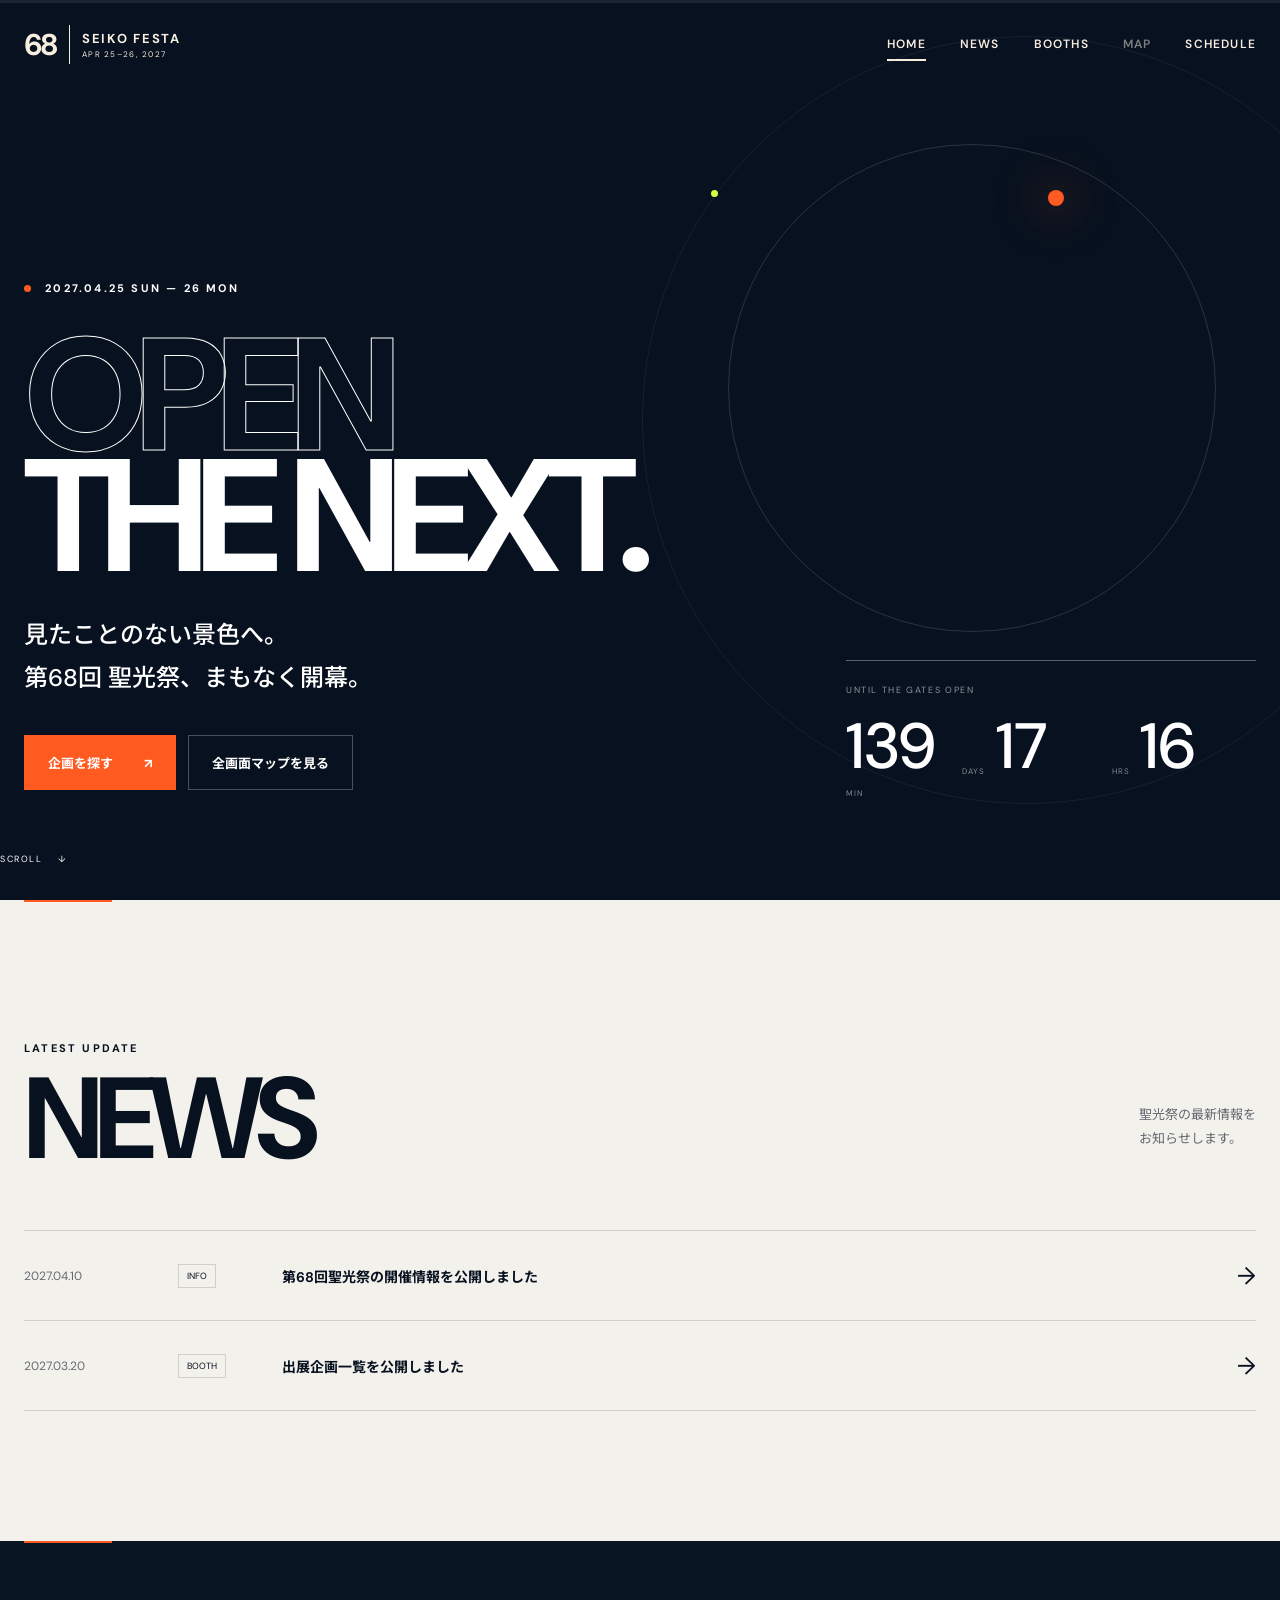
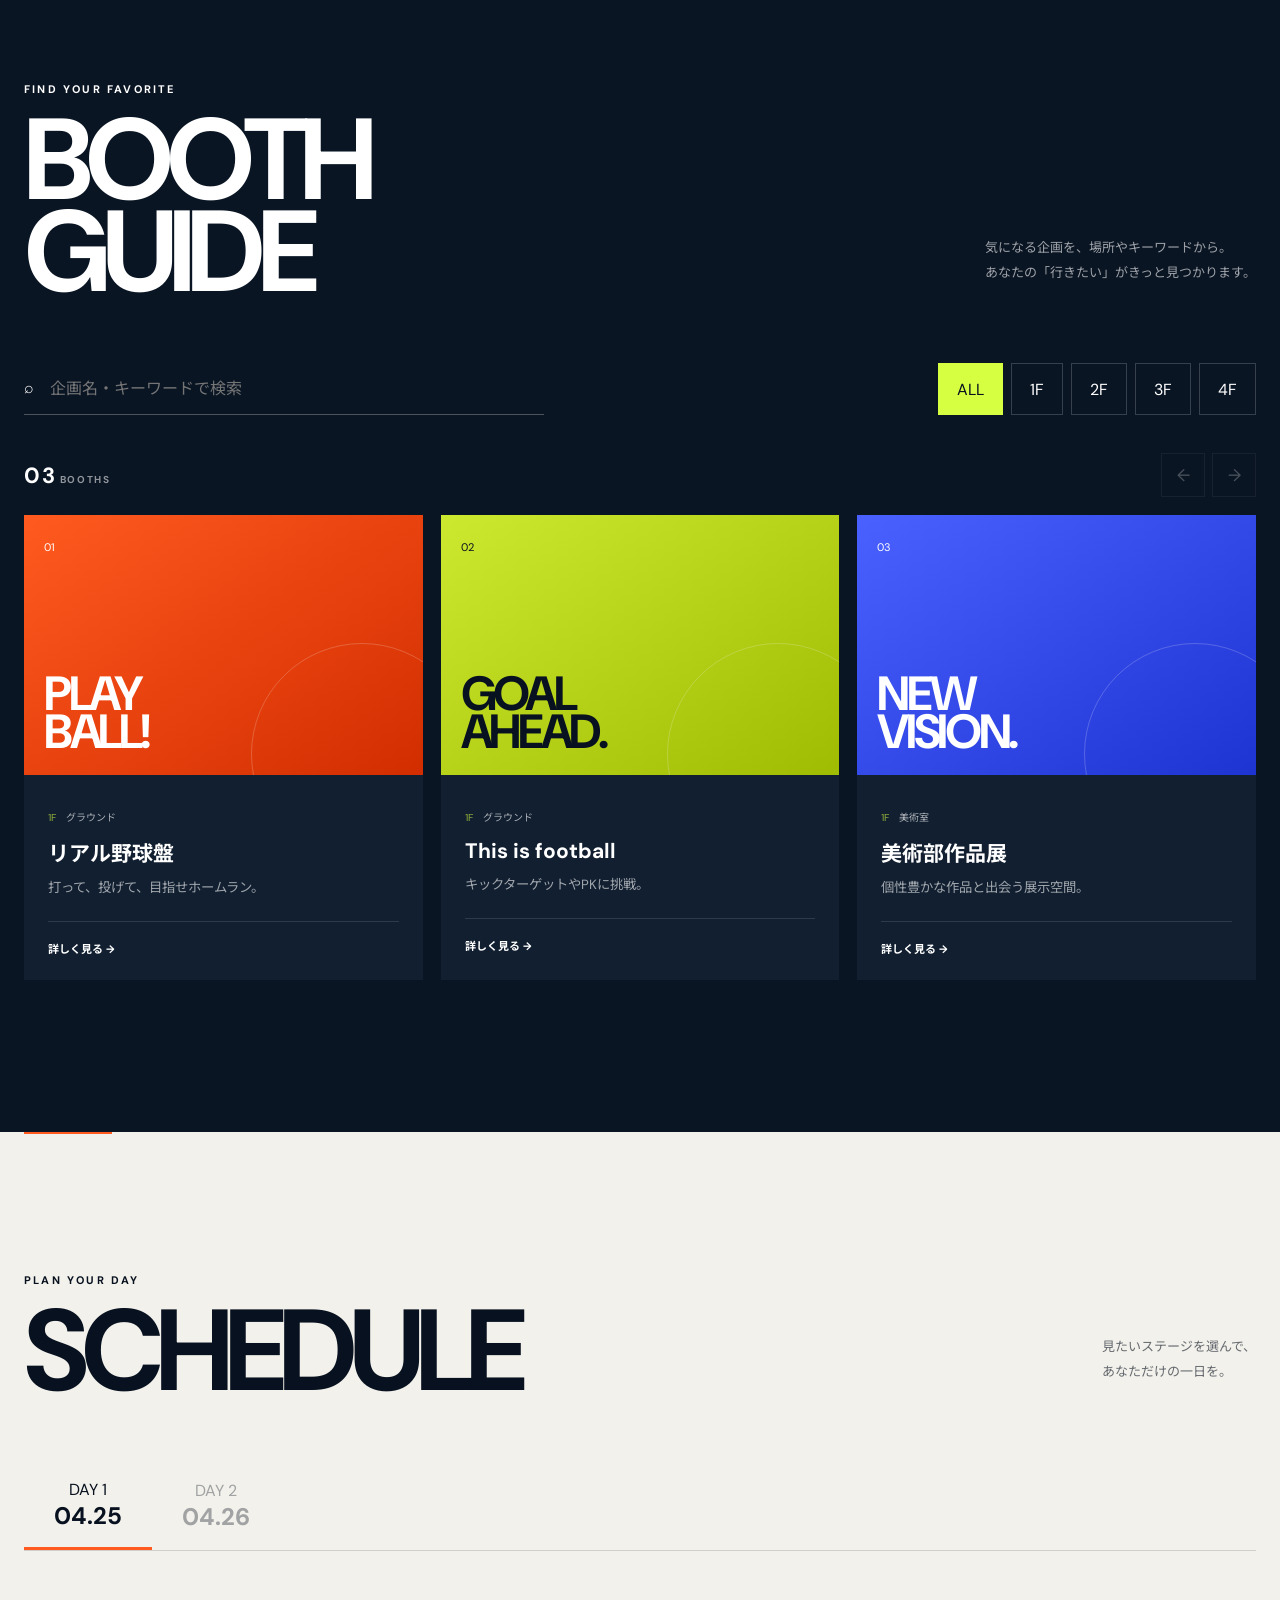
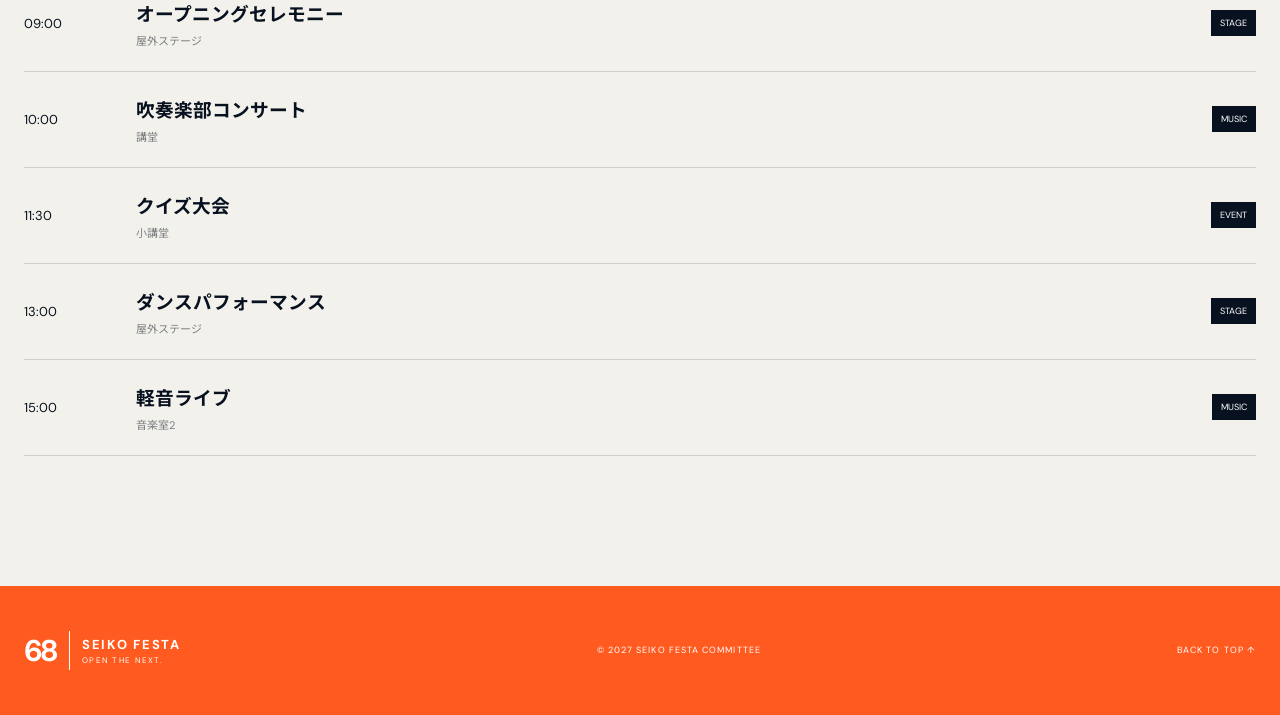
==== commit 493c0ae5: "Add files via upload" ====
--- a/index.html
+++ b/index.html
@@ -1,1020 +1,217 @@
-<!DOCTYPE html>
+<!doctype html>
 <html lang="ja">
-
 <head>
-    <meta charset="UTF-8">
-    <meta name="viewport" content="width=device-width, initial-scale=1.0">
-
-    <title>68th SEIKO FESTA</title>
-
-    <link rel="stylesheet" href="style.css">
-
-    <!-- SNSアイコン -->
-    <link rel="stylesheet" href="https://cdnjs.cloudflare.com/ajax/libs/font-awesome/6.5.0/css/all.min.css">
-
-    <style>
-        /* =================================
-       SVGピン＋中央に団体画像
-    ================================= */
-
-        #maps .map-marker {
-            position: absolute;
-
-            width: 36px;
-            height: 48px;
-
-            padding: 0;
-            border: 0;
-
-            background:
-                url("pin.svg") center / 100% 100% no-repeat;
-
-            overflow: visible;
-
-            /* ピンの先端を座標位置に合わせる */
-            transform: translate(-50%, -100%);
-
-            cursor: pointer;
-            z-index: 20;
-
-            filter: drop-shadow(0 5px 6px rgba(0, 0, 0, .4));
-            transition: transform .2s ease;
-        }
-
-        /* 古い文字を消す */
-        #maps .map-marker span,
-        #maps .map-marker b {
-            display: none !important;
-        }
-
-        /* ピン中央の団体画像 */
-        #maps .map-marker img {
-            position: absolute;
-
-            left: 50%;
-            top: 15px;
-
-            width: 21px;
-            height: 21px;
-
-            transform: translate(-50%, -50%);
-
-            object-fit: cover;
-            border-radius: 50%;
-
-            border: 2px solid #fff;
-            background: #fff;
-
-            pointer-events: none;
-        }
-
-        #maps .map-marker:hover {
-            transform:
-                translate(-50%, -100%) scale(1.12);
-        }
-
-        @media(max-width:768px) {
-            #maps .map-marker {
-                width: 32px;
-                height: 43px;
-            }
-
-            #maps .map-marker img {
-                top: 13px;
-                width: 18px;
-                height: 18px;
-            }
-        }
-    </style>
+  <meta charset="utf-8">
+  <meta name="viewport" content="width=device-width, initial-scale=1">
+  <meta name="description" content="第68回聖光祭の公式案内サイト。企画、校内マップ、タイムテーブルをひとつに。">
+  <meta name="theme-color" content="#07111f">
+  <title>68th SEIKO FESTA</title>
+  <link rel="preconnect" href="https://fonts.googleapis.com">
+  <link rel="preconnect" href="https://fonts.gstatic.com" crossorigin>
+  <link href="https://fonts.googleapis.com/css2?family=DM+Sans:wght@400;500;600;700&family=Noto+Sans+JP:wght@400;500;600;700&display=swap" rel="stylesheet">
+  <link rel="stylesheet" href="style.css">
+  <script src="site-data.js"></script>
 </head>
-
 <body>
-    <div id="loader">
-
-        <div class="loader-content">
-
-            <h1>68th SEIKO FESTA</h1>
-
-            <div class="loader-line"></div>
-
-            <p>Loading...</p>
-
-        </div>
-
-    </div>
-    <!-- =========================
-   ハンバーガー
-========================= -->
-    <button class="menu-btn" id="menuBtn">
-        <span></span>
-        <span></span>
-        <span></span>
-    </button>
-
-    <div class="mobile-menu" id="mobileMenu">
-
-
-
-        <a href="#" onclick="showPage('home')">HOME</a>
-        <a href="#" onclick="showPage('news')">NEWS</a>
-        <a href="#" onclick="showPage('maps')">MAP</a>
-        <a href="#" onclick="showPage('booth')">BOOTH</a>
-        <a href="#" onclick="showPage('schedule')">SCHEDULE</a>
-
-    </div>
-
-    <!-- =========================
-   PCボタン
-========================= -->
-    <div class="button-container">
-
-        <button class="circle-btn active" onclick="showPage('home')">HOME</button>
-        <button class="circle-btn" onclick="showPage('news')">NEWS</button>
-        <button class="circle-btn" onclick="showPage('booth')">BOOTH</button>
-        <button class="circle-btn" onclick="showPage('maps')">MAPS</button>
-        <button class="circle-btn" onclick="showPage('schedule')">SCHEDULE</button>
-
-    </div>
-
-    <!-- =========================
-   HOME
-========================= -->
-    <div class="page active" id="home">
-
-        <div class="content">
-
-            <div class="countdown-container">
-                <p class="countdown-subtitle">COUNTDOWN TO THE OPENING</p>
-
-                <div class="countdown">
-                    <div class="time-box"><span id="days">0</span>
-                        <p>DAYS</p>
-                    </div>
-                    <div class="time-box"><span id="hours">0</span>
-                        <p>HOURS</p>
-                    </div>
-                    <div class="time-box"><span id="minutes">0</span>
-                        <p>MIN</p>
-                    </div>
-                    <div class="time-box"><span id="seconds">0</span>
-                        <p>SEC</p>
-                    </div>
-                </div>
-            </div>
-
-            <h1>68th SEIKO FESTA</h1>
-
-            <p>ようこそ聖光祭へ！</p>
-
-        </div>
-
-    </div>
-
-    <!-- =========================
-   NEWS
-========================= -->
-    <div class="page" id="news">
-        <div class="content news-content">
-
-            <h1>NEWS</h1>
-
-            <div class="news-list">
-
-                <div class="news-card">
-                    <div class="news-date">2027/04/10</div>
-                    <div class="news-text">文化祭開催決定</div>
-                </div>
-
-                <div class="news-card">
-                    <div class="news-date">2027/03/20</div>
-                    <div class="news-text">出店募集開始</div>
-                </div>
-
-            </div>
-
-        </div>
-    </div>
-
-    <!-- =========================
-   BOOTH
-========================= -->
-    <div class="page" id="booth">
-        <div class="content">
-            <h1>BOOTH</h1>
-            <p class="booth-subtitle">
-                Swipe to Explore
-            </p>
-            <!-- 検索バー -->
-            <div class="search-box-container">
-                <i class="fa-solid fa-magnifying-glass search-icon"></i>
-
-                <input type="text" id="boothSearch" placeholder="ブース名 説明 場所で検索">
-            </div>
-
-            <div class="floor-filter">
-
-                <button onclick="filterFloor('all', this)">ALL</button>
-                <button onclick="filterFloor('1f', this)">1F</button>
-                <button onclick="filterFloor('2f', this)">2F</button>
-                <button onclick="filterFloor('3f', this)">3F</button>
-                <button onclick="filterFloor('4f', this)">4F</button>
-
-            </div>
-
-            <div class="booth-list">
-
-                <div class="booth-item booth-card" onclick="showPage('yakyu-detail')" data-floor="1f"
-                    data-key="打って投げて、目指せホームラン！リアル野球盤と的当てに挑戦しませんか？景品も用意してます！初心者も経験者も野球場へ集まれ！ リアル野球盤 グラウンド">
-
-                    <img src="リアル野球盤.CWaH3bkx_1y7qp5.webp" alt="リアル野球盤">
-
-                    <div class="booth-text">
-                        <h2>リアル野球盤</h2>
-                        <p class="place"> グラウンド（1階）</p>
-                        <p>
-                            打って投げて、目指せホームラン！リアル野球盤と的当てに挑戦しませんか？
-                            景品も用意してます！初心者も経験者も野球場へ集まれ！
-                        </p>
-                    </div>
-
-                </div>
-
-                <div class="booth-item booth-card" onclick="showPage('this-detail')" data-floor="1f"
-                    data-key="サッカー部の展示ではキックターゲット、PK、ミニゲームを体験できます。高得点を取れば、豪華景品が手に入るかも？是非お越しください。 This is football グラウンド">
-
-                    <img src="This is Football.CZp6gtR__Z3GCdF.webp" alt="This is Football">
-
-                    <div class="booth-text">
-                        <h2>This is football</h2>
-                        <p class="place"> グラウンド（1階）</p>
-                        <p>
-                            サッカー部の展示ではキックターゲット、PK、ミニゲームを体験できます。
-                            高得点を取れば、豪華景品が手に入るかも？是非お越しください。
-                        </p>
-                    </div>
-
-                </div>
-
-                <div class="booth-item" data-key="美術 アート 絵画">
-                    <img src="art.jpg" alt="美術部">
-                    <div class="booth-text">
-                        <h2>美術部</h2>
-                        <p class="place">📍 美術室（3F）</p>
-                        <p>作品展示＆ポストカード配布</p>
-                    </div>
-                </div>
-
-                <div class="booth-item" data-key="鉄道 ジオラマ 模型">
-                    <img src="train.jpg" alt="鉄道研究部">
-                    <div class="booth-text">
-                        <h2>鉄道研究部</h2>
-                        <p class="place">📍 物理室（4F）</p>
-                        <p>巨大ジオラマ＆運転体験</p>
-                    </div>
-                </div>
-
-                <div class="booth-item" data-key="パソコン ゲーム プログラミング">
-                    <img src="pc.jpg" alt="パソコン部">
-                    <div class="booth-text">
-                        <h2>パソコン部</h2>
-                        <p class="place">📍 情報教室（3F）</p>
-                        <p>自作ゲーム試遊コーナー</p>
-                    </div>
-                </div>
-
-            </div>
-        </div>
-    </div>
-    <!-- =========================
-   This is football詳細
-========================= -->
-    <div class="page" id="this-detail">
-
-        <div class="content">
-
-            <button class="back-btn" onclick="showPage('booth')">
-                ← 戻る
-            </button>
-
-            <div class="detail-header">
-                <h1>This is football</h1>
-
-                <p class="detail-place">
-                    グラウンド（1F）
-                </p>
-            </div>
-
-            <div class="detail-main">
-
-                <img src="This is Football.CZp6gtR__Z3GCdF.webp" alt="This is football" class="detail-image">
-
-                <div class="detail-text">
-
-                    <p>
-                        サッカー部の展示ではキックターゲット、
-                        PK、ミニゲームを体験できます。
-                        高得点を取れば豪華景品が手に入るかも？
-                        是非お越しください。
-                    </p>
-
-                    <button class="map-btn" onclick="openMapFloor('map1')">
-
-                        MAPで見る
-
-                    </button>
-
-                </div>
-
-            </div>
-
-        </div>
-
-    </div>
-    <!-- =========================
-   リアル野球盤詳細
-========================= -->
-    <div class="page" id="yakyu-detail">
-
-        <div class="content">
-
-            <button class="back-btn" onclick="showPage('booth')">
-                ← 戻る
-            </button>
-
-            <div class="detail-header">
-                <h1>リアル野球盤</h1>
-
-                <p class="detail-place">
-                    グラウンド（1F）
-                </p>
-            </div>
-
-            <div class="detail-main">
-
-                <img src="リアル野球盤.CWaH3bkx_1y7qp5.webp" alt="リアル野球盤" class="detail-image">
-
-                <div class="detail-text">
-
-                    <p>
-                        打って投げて、目指せホームラン！
-                        リアル野球盤と的当てに挑戦しませんか？
-                        景品も用意してます！
-                        初心者も経験者も野球場へ集まれ！
-                    </p>
-
-                    <button class="map-btn" onclick="openMapFloor('map1')">
-
-                        MAPで見る
-
-                    </button>
-
-                </div>
-
-            </div>
-
-        </div>
-
-    </div>
-
-    <!-- =========================
-   MAPS（オリジナルキャンパスマップ）
-========================= -->
-    <div class="page" id="maps">
-        <div class="content map-page-content">
-            <header class="map-page-header">
-                <div>
-                    <p class="map-kicker">EXPLORE THE CAMPUS</p>
-                    <h1>MAP</h1>
-                    <p class="map-guide">階を選び、地図をドラッグして校内を探せます。</p>
-                </div>
-                <div class="map-current-floor" aria-live="polite">
-                    <span>CURRENT FLOOR</span>
-                    <strong id="currentFloorLabel">1F</strong>
-                </div>
-            </header>
-
-            <div class="campus-map-layout">
-                <nav class="map-floor-nav" aria-label="階を選択">
-                    <button class="floor-btn active" data-floor="1F"
-                        onclick="showMap('map1', this)"><span>01</span><strong>1F</strong></button>
-                    <button class="floor-btn" data-floor="2F"
-                        onclick="showMap('map2', this)"><span>02</span><strong>2F</strong></button>
-                    <button class="floor-btn" data-floor="3F"
-                        onclick="showMap('map3', this)"><span>03</span><strong>3F</strong></button>
-                    <button class="floor-btn" data-floor="4F"
-                        onclick="showMap('map4', this)"><span>04</span><strong>4F</strong></button>
-                </nav>
-
-                <section class="map-panel">
-                    <div class="map-panel-top">
-                        <div class="map-status"><i class="fa-solid fa-location-dot"></i><span
-                                id="mapStatusText">1階を表示中</span></div>
-                        <div class="map-hint"><i class="fa-solid fa-hand-pointer"></i> ドラッグ / ピンチで操作</div>
-                    </div>
-
-                    <div class="map-wrapper" id="map-wrapper">
-                        <div class="map-stage active" id="map1">
-                            <img src="map1.8cgplEnB.svg" class="map-img" alt="校内マップ 1階" draggable="false">
-                            <button class="map-marker marker-yakyu" type="button" aria-label="リアル野球盤"
-                                onclick="openMapSpot(event, 'リアル野球盤', 'グラウンド（1F）', 'yakyu-detail')"><img
-                                    src="リアル野球盤.CWaH3bkx_1y7qp5.webp" alt=""></button>
-                            <button class="map-marker marker-football" type="button" aria-label="This is football"
-                                onclick="openMapSpot(event, 'This is football', 'グラウンド（1F）', 'this-detail')"><img
-                                    src="This is Football.CZp6gtR__Z3GCdF.webp" alt=""></button>
-                        </div>
-                        <div class="map-stage" id="map2"><img src="map2.Cs3qd4O4.svg" class="map-img" alt="校内マップ 2階"
-                                draggable="false"></div>
-                        <div class="map-stage" id="map3"><img src="map3.BRoANSkX.svg" class="map-img" alt="校内マップ 3階"
-                                draggable="false"></div>
-                        <div class="map-stage" id="map4"><img src="map4.Dc8Ov8CJ.svg" class="map-img" alt="校内マップ 4階"
-                                draggable="false"></div>
-                    </div>
-
-                    <div class="map-controls" aria-label="地図操作">
-                        <button type="button" onclick="zoomMap(0.2)" aria-label="拡大"><i
-                                class="fa-solid fa-plus"></i></button>
-                        <button type="button" onclick="zoomMap(-0.2)" aria-label="縮小"><i
-                                class="fa-solid fa-minus"></i></button>
-                        <button type="button" onclick="resetMapView()" aria-label="表示をリセット"><i
-                                class="fa-solid fa-rotate-left"></i></button>
-                    </div>
-
-                    <aside class="map-spot-card" id="mapSpotCard" aria-hidden="true">
-                        <button class="spot-close" type="button" onclick="closeMapSpot()" aria-label="閉じる">×</button>
-                        <p>SELECTED BOOTH</p>
-                        <h2 id="spotTitle"></h2>
-                        <div id="spotPlace"></div>
-                        <button class="spot-detail-btn" type="button" id="spotDetailBtn">詳細を見る <i
-                                class="fa-solid fa-arrow-right"></i></button>
-                    </aside>
-                </section>
-            </div>
-        </div>
-    </div>
-
-    <!-- =========================
-   SCHEDULE
-========================= -->
-    <div class="page" id="schedule">
-        <div class="content">
-
-            <h1>SCHEDULE</h1>
-
-            <!-- DAY切替 -->
-            <div class="day-switch">
-
-                <button class="day-btn active" onclick="setDay('day1', event)">
-                    <small>DAY1</small><br>4/25
-                </button>
-
-                <button class="day-btn" onclick="setDay('day2', event)">
-                    <small>DAY2</small><br>4/26
-                </button>
-
-            </div>
-
-            <!-- 上：場所 -->
-            <div class="room-header">
-                <div></div>
-                <div>外ステージ</div>
-                <div>講堂</div>
-                <div>小講堂</div>
-                <div>音楽室2</div>
-            </div>
-
-            <!-- 本体 -->
-            <div class="timetable">
-
-                <!-- 左：時間 -->
-                <div class="time-axis">
-                    <div>09:00</div>
-                    <div>10:00</div>
-                    <div>11:00</div>
-                    <div>12:00</div>
-                    <div>13:00</div>
-                    <div>14:00</div>
-                    <div>15:00</div>
-                    <div>16:00</div>
-                    <div>17:00</div>
-                </div>
-
-                <!-- 右：会場 -->
-                <div class="rooms">
-
-                    <div class="room" data-room="outside"></div>
-                    <div class="room" data-room="hall"></div>
-                    <div class="room" data-room="small"></div>
-                    <div class="room" data-room="music"></div>
-
-                </div>
-
-            </div>
-
-        </div>
-    </div>
-
-    <!-- =========================
-   JS（全部ここに入ってる）
-========================= -->
-    <script>
-
-        const events = {
-            day1: [
-                { title: "開会式", room: "outside", start: "09:00", end: "09:30" },
-                { title: "ダンス部", room: "outside", start: "10:00", end: "11:00" },
-                { title: "吹奏楽部", room: "hall", start: "10:00", end: "11:30" },
-                { title: "クイズ大会", room: "small", start: "11:00", end: "12:00" },
-                { title: "軽音ライブ", room: "music", start: "11:00", end: "13:00" }
-            ],
-
-            day2: [
-                { title: "オープニング", room: "outside", start: "09:30", end: "10:00" },
-                { title: "バンドライブ", room: "music", start: "10:00", end: "11:30" },
-                { title: "演劇", room: "hall", start: "11:00", end: "12:30" }
-            ]
-        };
-
-        let currentDay = "day1";
-
-        /* 時間変換 */
-        function toMin(t) {
-            const [h, m] = t.split(":").map(Number);
-            return h * 60 + m;
-        }
-
-        /* DAY切替 */
-        function setDay(day, e) {
-
-            currentDay = day;
-
-            document.querySelectorAll(".day-btn")
-                .forEach(b => b.classList.remove("active"));
-
-            e.target.classList.add("active");
-
-            renderSchedule();
-        }
-
-        /* 描画 */
-        function renderSchedule() {
-
-            const start = 9 * 60;
-            const end = 17 * 60;
-            const total = end - start;
-
-            const dayEvents = (events[currentDay] || [])
-                .slice()
-                .sort((a, b) => toMin(a.start) - toMin(b.start));
-
-            let index = 0;
-
-            document.querySelectorAll(".room").forEach(room => {
-
-                room.innerHTML = ""; // ←毎回リセット（超重要）
-
-                const roomName = room.dataset.room;
-
-                dayEvents
-                    .filter(e => e.room === roomName)
-                    .forEach(e => {
-
-                        const top = ((toMin(e.start) - start) / total) * 100;
-                        const height = ((toMin(e.end) - toMin(e.start)) / total) * 100;
-
-                        const el = document.createElement("div");
-                        el.className = "event-block";
-
-                        el.textContent = e.title;
-
-                        el.style.top = top + "%";
-                        el.style.height = height + "%";
-
-                        // ⭐ここが「順番に出る」本体
-                        el.style.animationDelay = (index * 0.12) + "s";
-                        index++;
-
-                        room.appendChild(el);
-                    });
-            });
-        }
-
-        /* 初期表示 */
-        window.addEventListener("DOMContentLoaded", renderSchedule);
-        /* 初期表示 */
-
-    </script>
-    <!-- =========================
-   フッター
-========================= -->
-    <footer class="site-footer">
-
-        <!-- 上段 -->
-        <div class="footer-top">
-
-            <div class="footer-title">68th SEIKO FESTA</div>
-
-            <div class="footer-subtitle">
-                聖光学院中学校高等学校 第68回聖光祭
-            </div>
-
-            <!-- アクセス -->
-            <div class="footer-access">
-
-                <div class="access-title">ACCESS</div>
-
-                <div class="access-text">
-                    神奈川県横浜市中区山手町<br>
-                    JR根岸線「山手駅」徒歩
-                </div>
-
-                <a class="map-link"
-                    href="https://maps.google.com/?cid=11012242495815513370&g_mp=CiVnb29nbGUubWFwcy5wbGFjZXMudjEuUGxhY2VzLkdldFBsYWNlEAMYASAF&hl=ja&gl=JP&source=embed"
-                    target="_blank">
-                    📍 Google Mapsで開く
-                </a>
-
-            </div>
-
-        </div>
-
-        <!-- 下段 -->
-        <div class="footer-bottom">
-
-            <div class="sns-links">
-
-                <a href="#"><i class="fa-brands fa-x-twitter"></i></a>
-                <a href="#"><i class="fa-brands fa-youtube"></i></a>
-                <a href="#"><i class="fa-brands fa-instagram"></i></a>
-                <a href="#"><i class="fa-brands fa-tiktok"></i></a>
-
-            </div>
-
-            <p class="copyright">
-                © 2027 SEIKO FESTA All Rights Reserved.
-            </p>
-
-        </div>
-
-    </footer>
-    <!-- =========================
-   JS
-========================= -->
-    <script>
-        let currentFloor = "all";
-
-        /* ページ切替 */
-        function showPage(id) {
-
-            document.querySelectorAll(".page").forEach(page => {
-                page.classList.remove("active");
-            });
-
-            document.getElementById(id).classList.add("active");
-
-            closeMenu();
-
-            // PCボタンの光る処理
-            document.querySelectorAll(".circle-btn").forEach(btn => {
-                btn.classList.remove("active");
-            });
-
-            const activeBtn = document.querySelector(
-                `.circle-btn[onclick="showPage('${id}')"]`
-            );
-
-            if (activeBtn) {
-                activeBtn.classList.add("active");
-            }
-
-            window.scrollTo(0, 0);
-        }
-
-        /* ハンバーガー */
-        const menuBtn = document.getElementById("menuBtn");
-        const mobileMenu = document.getElementById("mobileMenu");
-
-        function closeMenu() {
-            mobileMenu.classList.remove("show");
-            menuBtn.classList.remove("active");
-        }
-
-        function openMenu() {
-            mobileMenu.classList.add("show");
-            menuBtn.classList.add("active");
-        }
-
-        function toggleMenu() {
-            if (mobileMenu.classList.contains("show")) {
-                closeMenu();
-            } else {
-                openMenu();
-            }
-        }
-
-        menuBtn.addEventListener("click", toggleMenu);
-
-        /* =========================
-           MAP
-        ========================= */
-        let scale = 1;
-        let posX = 0;
-        let posY = 0;
-        let activeMap = null;
-        let isDown = false;
-        let startX = 0;
-        let startY = 0;
-        let lastDistance = 0;
-
-        const wrapper = document.getElementById("map-wrapper");
-
-        function clampScale(value) {
-            return Math.min(3.5, Math.max(0.8, value));
-        }
-
-        function showMap(id, btn) {
-            document.querySelectorAll(".map-stage").forEach(stage => {
-                stage.classList.remove("active");
-                stage.style.transform = "";
-            });
-
-            activeMap = document.getElementById(id);
-            if (!activeMap) return;
-            activeMap.classList.add("active");
-
-            document.querySelectorAll(".map-floor-nav .floor-btn").forEach(button => {
-                button.classList.remove("active");
-            });
-
-            const targetButton = btn || document.querySelector(`.map-floor-nav .floor-btn[onclick*="${id}"]`);
-            if (targetButton) targetButton.classList.add("active");
-
-            const floor = targetButton?.dataset.floor || id.replace("map", "") + "F";
-            const label = document.getElementById("currentFloorLabel");
-            const status = document.getElementById("mapStatusText");
-            if (label) label.textContent = floor;
-            if (status) status.textContent = `${floor.replace("F", "")}階を表示中`;
-
-            closeMapSpot();
-            resetMapView();
-        }
-
-        function updateMap() {
-            if (!activeMap) return;
-            activeMap.style.transform = `translate3d(${posX}px, ${posY}px, 0) scale(${scale})`;
-        }
-
-        function zoomMap(amount) {
-            scale = clampScale(scale + amount);
-            updateMap();
-        }
-
-        function resetMapView() {
-            scale = 1;
-            posX = 0;
-            posY = 0;
-            updateMap();
-        }
-
-        function openMapSpot(event, title, place, detailPage) {
-            event.stopPropagation();
-            const card = document.getElementById("mapSpotCard");
-            document.getElementById("spotTitle").textContent = title;
-            document.getElementById("spotPlace").textContent = place;
-            const detailButton = document.getElementById("spotDetailBtn");
-            detailButton.onclick = () => showPage(detailPage);
-            card.classList.add("show");
-            card.setAttribute("aria-hidden", "false");
-        }
-
-        function closeMapSpot() {
-            const card = document.getElementById("mapSpotCard");
-            if (!card) return;
-            card.classList.remove("show");
-            card.setAttribute("aria-hidden", "true");
-        }
-
-        if (wrapper) {
-            wrapper.addEventListener("wheel", event => {
-                event.preventDefault();
-                scale = clampScale(scale + (event.deltaY < 0 ? 0.12 : -0.12));
-                updateMap();
-            }, { passive: false });
-
-            wrapper.addEventListener("mousedown", event => {
-                if (event.target.closest(".map-marker")) return;
-                isDown = true;
-                wrapper.classList.add("dragging");
-                startX = event.clientX - posX;
-                startY = event.clientY - posY;
-            });
-
-            window.addEventListener("mousemove", event => {
-                if (!isDown) return;
-                posX = event.clientX - startX;
-                posY = event.clientY - startY;
-                updateMap();
-            });
-
-            window.addEventListener("mouseup", () => {
-                isDown = false;
-                wrapper.classList.remove("dragging");
-            });
-
-            wrapper.addEventListener("dblclick", event => {
-                if (event.target.closest(".map-marker")) return;
-                zoomMap(0.35);
-            });
-
-            wrapper.addEventListener("touchstart", event => {
-                if (event.touches.length === 1 && !event.target.closest(".map-marker")) {
-                    isDown = true;
-                    startX = event.touches[0].clientX - posX;
-                    startY = event.touches[0].clientY - posY;
-                }
-
-                if (event.touches.length === 2) {
-                    const dx = event.touches[0].clientX - event.touches[1].clientX;
-                    const dy = event.touches[0].clientY - event.touches[1].clientY;
-                    lastDistance = Math.hypot(dx, dy);
-                }
-            }, { passive: false });
-
-            wrapper.addEventListener("touchmove", event => {
-                event.preventDefault();
-
-                if (isDown && event.touches.length === 1) {
-                    posX = event.touches[0].clientX - startX;
-                    posY = event.touches[0].clientY - startY;
-                    updateMap();
-                }
-
-                if (event.touches.length === 2) {
-                    const dx = event.touches[0].clientX - event.touches[1].clientX;
-                    const dy = event.touches[0].clientY - event.touches[1].clientY;
-                    const distance = Math.hypot(dx, dy);
-                    if (lastDistance) {
-                        scale = clampScale(scale * (distance / lastDistance));
-                        updateMap();
-                    }
-                    lastDistance = distance;
-                }
-            }, { passive: false });
-
-            wrapper.addEventListener("touchend", () => {
-                isDown = false;
-                lastDistance = 0;
-            });
-        }
-
-        window.addEventListener("DOMContentLoaded", () => showMap("map1"));
-
-        /* カウントダウン */
-        const target = new Date("2027-04-23T09:00:00+09:00");
-
-        function countdown() {
-
-            const now = new Date();
-            const diff = target - now;
-
-            document.getElementById("days").textContent = Math.floor(diff / 86400000);
-            document.getElementById("hours").textContent = Math.floor(diff / 3600000 % 24);
-            document.getElementById("minutes").textContent = Math.floor(diff / 60000 % 60);
-            document.getElementById("seconds").textContent = Math.floor(diff / 1000 % 60);
-        }
-
-        setInterval(countdown, 1000);
-        countdown();
-        const boothSearch = document.getElementById("boothSearch");
-        const booths = document.querySelectorAll(".booth-item");
-
-        boothSearch.addEventListener(
-            "input",
-            updateBoothFilter
-        );
-        function filterFloor(floor, button) {
-
-            currentFloor = floor;
-
-            document
-                .querySelectorAll(".floor-filter button")
-                .forEach(btn =>
-                    btn.classList.remove("active")
-                );
-
-            if (button) {
-                button.classList.add("active");
-            }
-
-            updateBoothFilter();
-
-        }
-        function openMapFloor(mapId) {
-
-            showPage("maps");
-
-            showMap(mapId);
-
-        }
-        function updateBoothFilter() {
-
-            const keyword =
-                document.getElementById("boothSearch")
-                    .value
-                    .toLowerCase();
-
-            const booths =
-                document.querySelectorAll(".booth-item");
-
-            booths.forEach(item => {
-
-                const text =
-                    (item.dataset.key || "")
-                        .toLowerCase();
-
-                const floorMatch =
-                    currentFloor === "all" ||
-                    item.dataset.floor === currentFloor;
-
-                const keywordMatch =
-                    text.includes(keyword);
-
-                if (floorMatch && keywordMatch) {
-                    item.classList.remove("hide");
-                } else {
-                    item.classList.add("hide");
-                }
-
-            });
-
-        }
-        window.addEventListener("load", () => {
-
-            setTimeout(() => {
-
-                document.getElementById("loader").style.opacity = "0";
-
-                setTimeout(() => {
-                    document.getElementById("loader").style.display = "none";
-                }, 500);
-
-            }, 800);
-
-        });
-        /* =========================
-           ピン位置取得モード
-           地図画像をクリックすると、その場所の座標を表示
-        ========================= */
-        document.addEventListener("DOMContentLoaded", () => {
-
-            const mapWrapper = document.getElementById("map-wrapper");
-
-            if (!mapWrapper) {
-                console.error("map-wrapper が見つかりません");
-                return;
-            }
-
-            mapWrapper.addEventListener("click", async (event) => {
-
-                // ピンや操作ボタンを押したときは座標を表示しない
-                if (event.target.closest(".map-marker, .map-controls, .map-spot-card")) {
-                    return;
-                }
-
-                const activeStage = mapWrapper.querySelector(".map-stage.active");
-                const mapImage = activeStage?.querySelector(".map-img");
-
-                if (!mapImage) {
-                    console.error("表示中の地図画像が見つかりません");
-                    return;
-                }
-
-                // 拡大・移動後でも地図画像そのものを基準に計算する
-                const rect = mapImage.getBoundingClientRect();
-
-                const x = ((event.clientX - rect.left) / rect.width) * 100;
-                const y = ((event.clientY - rect.top) / rect.height) * 100;
-
-                // 地図画像の外側をクリックした場合は何もしない
-                if (x < 0 || x > 100 || y < 0 || y > 100) {
-                    return;
-                }
-
-                const result = `left:${x.toFixed(1)}%; top:${y.toFixed(1)}%;`;
-
-                console.log(result);
-
-                try {
-                    await navigator.clipboard.writeText(result);
-                } catch (error) {
-                    // file:// ではクリップボードが使えない場合がある
-                }
-
-                alert(result);
-            });
-
-        });
-    </script>
-
+  <div class="scroll-progress" aria-hidden="true"><span id="scroll-progress-bar"></span></div>
+  <header class="site-header">
+    <a class="brand" href="#home" aria-label="聖光祭 ホーム">
+      <span class="brand-mark">68</span><span><b>SEIKO FESTA</b><small>APR 25–26, 2027</small></span>
+    </a>
+    <button class="menu-toggle" aria-expanded="false" aria-controls="main-nav"><span></span><span></span></button>
+    <nav id="main-nav" aria-label="メインナビゲーション">
+      <a class="active" href="#home">Home</a><a href="#news">News</a><a href="#booths">Booths</a><a href="map.html">Map</a><a href="#schedule">Schedule</a>
+    </nav>
+  </header>
+
+  <main>
+    <section class="hero" id="home">
+      <div class="hero-orbit" aria-hidden="true"><span></span><span></span><span></span></div>
+      <div class="hero-copy reveal">
+        <p class="eyebrow"><i></i> 2027.04.25 SUN — 26 MON</p>
+        <h1><span>OPEN</span><br>THE NEXT.</h1>
+        <p class="lead">見たことのない景色へ。<br>第68回 聖光祭、まもなく開幕。</p>
+        <div class="hero-actions"><a class="btn primary" href="#booths">企画を探す <b>↗</b></a><a class="btn ghost" href="map.html">全画面マップを見る</a></div>
+      </div>
+      <div class="countdown-card reveal" aria-label="開催までのカウントダウン">
+        <p>UNTIL THE GATES OPEN</p><div id="countdown"><strong>--</strong><span>DAYS</span><strong>--</strong><span>HRS</span><strong>--</strong><span>MIN</span></div>
+      </div>
+      <a class="scroll-cue" href="#news">SCROLL <span>↓</span></a>
+    </section>
+
+    <section class="section news-section" id="news">
+      <header class="section-head reveal"><div><p class="eyebrow">LATEST UPDATE</p><h2>NEWS</h2></div><p>聖光祭の最新情報を<br>お知らせします。</p></header>
+      <div class="news-list reveal" id="news-list"></div>
+    </section>
+
+    <section class="section dark" id="booths">
+      <header class="section-head reveal"><div><p class="eyebrow">FIND YOUR FAVORITE</p><h2>BOOTH<br>GUIDE</h2></div><p>気になる企画を、場所やキーワードから。<br>あなたの「行きたい」がきっと見つかります。</p></header>
+      <div class="finder reveal">
+        <label class="search"><span>⌕</span><input id="search" type="search" placeholder="企画名・キーワードで検索" aria-label="企画を検索"></label>
+        <div class="filters" aria-label="階を選択"><button class="active" data-floor="all">ALL</button><button data-floor="1F">1F</button><button data-floor="2F">2F</button><button data-floor="3F">3F</button><button data-floor="4F">4F</button></div>
+      </div>
+      <div class="booth-carousel-head reveal"><p><span id="booth-total">00</span> BOOTHS</p><div><button type="button" id="booth-prev" aria-label="前の展示">←</button><button type="button" id="booth-next" aria-label="次の展示">→</button></div></div>
+      <div class="booth-carousel"><div class="booth-grid" id="booth-grid"></div></div>
+      <p class="empty" hidden>条件に合う企画は見つかりませんでした。</p>
+    </section>
+
+    <section class="section schedule-section" id="schedule">
+      <header class="section-head reveal"><div><p class="eyebrow">PLAN YOUR DAY</p><h2>SCHEDULE</h2></div><p>見たいステージを選んで、<br>あなただけの一日を。</p></header>
+      <div class="day-tabs reveal"><button class="active" data-day="day1">DAY 1 <b>04.25</b></button><button data-day="day2">DAY 2 <b>04.26</b></button></div>
+      <div class="timeline reveal" id="timeline"></div>
+    </section>
+  </main>
+  <footer><div class="brand"><span class="brand-mark">68</span><span><b>SEIKO FESTA</b><small>OPEN THE NEXT.</small></span></div><p>© 2027 SEIKO FESTA COMMITTEE</p><a href="#home">BACK TO TOP ↑</a></footer>
+  <button class="back-to-top" id="back-to-top" type="button" aria-label="ページ上部へ戻る"><span>↑</span><small>TOP</small></button>
+  <script>
+    const siteData = window.SITE_DATA;
+    const escapeHTML = value => String(value).replace(/[&<>'"]/g, character => ({'&':'&amp;','<':'&lt;','>':'&gt;',"'":'&#39;','"':'&quot;'}[character]));
+    const validColor = value => /^#[0-9a-f]{6}$/i.test(value || '') ? value : '#ff5a1f';
+    const shadeColor = (hex, amount) => '#' + [1,3,5].map(index => Math.max(0, Math.min(255, parseInt(hex.slice(index,index+2),16) + amount)).toString(16).padStart(2,'0')).join('');
+    const textColor = hex => { const value = validColor(hex); const r=parseInt(value.slice(1,3),16),g=parseInt(value.slice(3,5),16),b=parseInt(value.slice(5,7),16); return (r*299+g*587+b*114)/1000 > 155 ? '#07111f' : '#ffffff'; };
+
+    document.querySelector('#news-list').innerHTML = siteData.news.map(item => `
+      <a href="#"><time>${escapeHTML(item.date.replaceAll('-', '.'))}</time><span class="tag">${escapeHTML(item.tag)}</span><b>${escapeHTML(item.title)}</b><i>→</i></a>
+    `).join('');
+
+    document.querySelector('#booth-grid').innerHTML = siteData.booths.map((item, index) => `
+      <article id="${escapeHTML(item.id)}" data-floor="${escapeHTML(item.floor)}" data-search="${escapeHTML([item.title,item.description,item.place,item.keywords].join(' '))}">
+        <div class="card-art" style="background:linear-gradient(145deg,${validColor(item.color)},${shadeColor(validColor(item.color),-45)});color:${textColor(item.color)}"><span>${String(index + 1).padStart(2, '0')}</span><b>${escapeHTML(item.catchcopy).replaceAll(' ', '<br>')}</b></div>
+        <div class="card-body"><p><span>${escapeHTML(item.floor)}</span> ${escapeHTML(item.place)}</p><h3>${escapeHTML(item.title)}</h3><small>${escapeHTML(item.description)}</small><a href="booth.html?id=${encodeURIComponent(item.id)}">詳しく見る →</a></div>
+      </article>
+    `).join('');
+
+    const target = new Date('2027-04-25T09:00:00+09:00');
+    function tick() {
+      const distance = Math.max(0, target - Date.now());
+      const values = [Math.floor(distance / 864e5), Math.floor(distance / 36e5) % 24, Math.floor(distance / 6e4) % 60];
+      document.querySelectorAll('#countdown strong').forEach((element, index) => element.textContent = String(values[index]).padStart(2, '0'));
+    }
+    tick();
+    setInterval(tick, 60000);
+
+    const toggle = document.querySelector('.menu-toggle');
+    const nav = document.querySelector('#main-nav');
+    toggle.addEventListener('click', () => {
+      const open = nav.classList.toggle('open');
+      toggle.setAttribute('aria-expanded', open);
+    });
+    nav.querySelectorAll('a').forEach(link => link.addEventListener('click', () => nav.classList.remove('open')));
+
+    const links = [...nav.querySelectorAll('a')];
+    document.querySelectorAll('main section').forEach(section => {
+      new IntersectionObserver(entries => entries.forEach(entry => {
+        if (entry.isIntersecting) links.forEach(link => link.classList.toggle('active', link.hash === '#' + entry.target.id));
+      }), { rootMargin: '-45% 0px -50%' }).observe(section);
+    });
+
+    const revealObserver = new IntersectionObserver(entries => entries.forEach(entry => {
+      if (entry.isIntersecting) entry.target.classList.add('visible');
+    }), { threshold: .12 });
+    document.querySelectorAll('.reveal').forEach(element => revealObserver.observe(element));
+
+    const sectionObserver = new IntersectionObserver(entries => entries.forEach(entry => {
+      if (entry.isIntersecting) entry.target.classList.add('section-in');
+    }), { threshold: .08 });
+    document.querySelectorAll('main > .section').forEach(section => sectionObserver.observe(section));
+
+    const boothRevealObserver = new IntersectionObserver(entries => entries.forEach(entry => {
+      if (entry.isIntersecting) {
+        entry.target.classList.add('is-visible');
+        boothRevealObserver.unobserve(entry.target);
+      }
+    }), { threshold: .18 });
+    document.querySelectorAll('.booth-grid article').forEach((card, index) => {
+      card.style.setProperty('--card-delay', `${Math.min(index, 5) * 70}ms`);
+      boothRevealObserver.observe(card);
+    });
+
+    let selectedFloor = 'all';
+    const searchInput = document.querySelector('#search');
+    const filterButtons = document.querySelectorAll('.filters button');
+    const boothCards = document.querySelectorAll('.booth-grid article');
+    const emptyMessage = document.querySelector('.empty');
+    function filterBooths() {
+      const query = searchInput.value.toLowerCase();
+      let shown = 0;
+      boothCards.forEach(card => {
+        const matches = (selectedFloor === 'all' || card.dataset.floor === selectedFloor) && card.dataset.search.toLowerCase().includes(query);
+        card.hidden = !matches;
+        if (matches) shown++;
+      });
+      emptyMessage.hidden = shown > 0;
+      document.querySelector('#booth-grid').scrollTo({ left: 0, behavior: 'smooth' });
+      requestAnimationFrame(updateBoothCarousel);
+    }
+    searchInput.addEventListener('input', filterBooths);
+    filterButtons.forEach(button => button.addEventListener('click', () => {
+      filterButtons.forEach(item => item.classList.remove('active'));
+      button.classList.add('active');
+      selectedFloor = button.dataset.floor;
+      filterBooths();
+    }));
+
+    const boothGrid = document.querySelector('#booth-grid');
+    const boothPrev = document.querySelector('#booth-prev');
+    const boothNext = document.querySelector('#booth-next');
+
+    function visibleBoothCards() {
+      return [...boothCards].filter(card => !card.hidden);
+    }
+
+    function boothStep() {
+      const first = visibleBoothCards()[0];
+      return first ? first.getBoundingClientRect().width + 18 : boothGrid.clientWidth;
+    }
+
+    function updateBoothCarousel() {
+      const visible = visibleBoothCards();
+      const total = visible.length;
+      document.querySelector('#booth-total').textContent = String(total).padStart(2, '0');
+      boothPrev.disabled = boothGrid.scrollLeft <= 2;
+      boothNext.disabled = boothGrid.scrollLeft + boothGrid.clientWidth >= boothGrid.scrollWidth - 2;
+    }
+
+    boothPrev.addEventListener('click', () => boothGrid.scrollBy({ left: -boothStep(), behavior: 'smooth' }));
+    boothNext.addEventListener('click', () => boothGrid.scrollBy({ left: boothStep(), behavior: 'smooth' }));
+    boothGrid.addEventListener('scroll', updateBoothCarousel, { passive: true });
+    window.addEventListener('resize', updateBoothCarousel);
+    updateBoothCarousel();
+
+    const progressBar = document.querySelector('#scroll-progress-bar');
+    const backToTop = document.querySelector('#back-to-top');
+    const heroOrbit = document.querySelector('.hero-orbit');
+    let scrollTicking = false;
+
+    function updateScrollEffects() {
+      const scrollTop = window.scrollY;
+      const scrollRange = document.documentElement.scrollHeight - window.innerHeight;
+      progressBar.style.transform = `scaleX(${scrollRange > 0 ? scrollTop / scrollRange : 0})`;
+      backToTop.classList.toggle('visible', scrollTop > 650);
+      if (heroOrbit) heroOrbit.style.transform = `translate3d(0, ${Math.min(scrollTop * .12, 90)}px, 0)`;
+      scrollTicking = false;
+    }
+
+    window.addEventListener('scroll', () => {
+      if (!scrollTicking) {
+        requestAnimationFrame(updateScrollEffects);
+        scrollTicking = true;
+      }
+    }, { passive: true });
+    backToTop.addEventListener('click', () => window.scrollTo({ top: 0, behavior: 'smooth' }));
+    updateScrollEffects();
+
+    const schedule = siteData.schedule;
+    function renderSchedule(day) {
+      document.querySelector('#timeline').innerHTML = schedule[day].map(event => `<article class="event"><time>${event[0]}</time><div><h3>${event[1]}</h3><p>${event[2]}</p></div><span>${event[3]}</span></article>`).join('');
+    }
+    renderSchedule('day1');
+    document.querySelectorAll('.day-tabs button').forEach(button => button.addEventListener('click', () => {
+      document.querySelectorAll('.day-tabs button').forEach(item => item.classList.remove('active'));
+      button.classList.add('active');
+      renderSchedule(button.dataset.day);
+    }));
+
+  </script>
 </body>
-
-</html>+</html>
--- a/style.css
+++ b/style.css
@@ -1,1865 +1,33 @@
-/* =========================
-   リセット
-========================= */
-*{
-    margin:0;
-    padding:0;
-    box-sizing:border-box;
-}
-
-body{
-    font-family:Arial,sans-serif;
-    overflow-x:hidden;
-    background:#050505;
-    position:relative;
-    color:white;
-}
-/* =========================
-   LOADING
-========================= */
-
-#loader{
-    position:fixed;
-    inset:0;
-
-    background:#0f0f14;
-
-    display:flex;
-    justify-content:center;
-    align-items:center;
-
-    z-index:99999;
-
-    transition:1s;
-}
-
-.loader-content{
-    text-align:center;
-}
-
-.loader-content h1{
-    color:#ff7f00;
-
-    font-size:clamp(40px,6vw,80px);
-
-    letter-spacing:5px;
-
-    text-shadow:
-        0 0 20px rgba(255,127,0,.5);
-}
-
-.loader-content p{
-    color:white;
-    margin-top:20px;
-}
-
-.loader-line{
-    width:250px;
-    height:4px;
-
-    margin:25px auto;
-
-    border-radius:999px;
-
-    background:rgba(255,255,255,.1);
-
-    overflow:hidden;
-}
-
-.loader-line::before{
-    content:"";
-
-    display:block;
-
-    width:0;
-    height:100%;
-
-    background:#ff7f00;
-
-    animation:loading .8s linear forwards;
-}
-
-@keyframes loading{
-    to{
-        width:100%;
-    }
-}
-/* =========================
-   背景模様
-========================= */
-body::before{
-    content:"";
-    position:fixed;
-    inset:0;
-
-    background:
-        radial-gradient(circle at 20% 20%, rgba(255,127,0,.10), transparent 40%),
-        radial-gradient(circle at 80% 30%, rgba(255,165,0,.08), transparent 45%),
-        radial-gradient(circle at 40% 80%, rgba(255,140,0,.06), transparent 50%),
-        repeating-linear-gradient(
-            45deg,
-            rgba(255,127,0,.03),
-            rgba(255,127,0,.03) 1px,
-            transparent 1px,
-            transparent 14px
-        );
-
-    z-index:-2;
-    pointer-events:none;
-}
-
-/* =========================
-   ページ切替
-========================= */
-.page{display:none;}
-.page.active{display:block;}
-
-/* =========================
-   PCナビ
-========================= */
-.button-container{
-    position:fixed;
-    top:20px;
-    left:50%;
-    transform:translateX(-50%);
-
-    display:flex;
-    gap:12px;
-
-    padding:10px;
-
-    background:rgba(255,255,255,.05);
-    backdrop-filter:blur(20px);
-
-    border:1px solid rgba(255,255,255,.08);
-    border-radius:999px;
-
-    z-index:1000;
-}
-
-.circle-btn{
-    width:auto;
-    height:auto;
-
-    padding:12px 22px;
-
-    border:none;
-    border-radius:999px;
-
-    background:transparent;
-    color:white;
-
-    font-size:13px;
-    font-weight:700;
-    letter-spacing:1px;
-
-    cursor:pointer;
-
-    transition:.3s;
-}
-
-.circle-btn:hover{
-    background:rgba(255,127,0,.15);
-    color:#ff7f00;
-
-    transform:translateY(-2px);
-}
-
-
-.circle-btn.active{
-    color:white;
-
-    background:rgba(255,127,0,.15);
-
-    box-shadow:
-        0 0 10px rgba(255,127,0,.5),
-        0 0 25px rgba(255,127,0,.4),
-        0 0 50px rgba(255,127,0,.25);
-
-    animation:navGlow 2s infinite;
-}
-
-@keyframes navGlow{
-    0%,100%{
-        box-shadow:
-            0 0 10px rgba(255,127,0,.4),
-            0 0 20px rgba(255,127,0,.3);
-    }
-
-    50%{
-        box-shadow:
-            0 0 20px rgba(255,127,0,.8),
-            0 0 40px rgba(255,127,0,.6);
-    }
-}
-
-/* =========================
-   ハンバーガー
-========================= */
-
-.menu-btn{
-    display:none;
-
-    position:fixed;
-    top:15px;
-    right:15px;
-
-    width:60px;
-    height:60px;
-
-    border:none;
-    border-radius:16px;
-
-    background:rgba(255,255,255,.08);
-    backdrop-filter:blur(20px);
-
-    justify-content:center;
-    align-items:center;
-
-    cursor:pointer;
-    z-index:2000;
-
-    transition:.3s;
-}
-
-.menu-btn span{
-    position:absolute;
-
-    width:30px;
-    height:3px;
-
-    background:#ff7f00;
-
-    border-radius:999px;
-
-    box-shadow:0 0 10px rgba(255,127,0,.7);
-
-    transition:.3s ease;
-}
-
-.menu-btn span:nth-child(1){
-    transform:translateY(-9px);
-}
-
-.menu-btn span:nth-child(2){
-    transform:translateY(0);
-}
-
-.menu-btn span:nth-child(3){
-    transform:translateY(9px);
-}
-
-.menu-btn.active span:nth-child(1){
-    transform:rotate(45deg);
-}
-
-.menu-btn.active span:nth-child(2){
-    opacity:0;
-}
-
-.menu-btn.active span:nth-child(3){
-    transform:rotate(-45deg);
-}
-
-.menu-btn:hover{
-    transform:scale(1.08);
-
-    box-shadow:
-        0 0 25px rgba(255,127,0,.5),
-        0 0 40px rgba(255,127,0,.25);
-}
-
-@media(max-width:768px){
-
-    .button-container{
-        display:none;
-    }
-
-    .menu-btn{
-        display:flex;
-    }
-
-}
-
-
-/* =========================
-   コンテンツ
-========================= */
-.content{
-    position:relative;
-    z-index:2;
-
-    margin-top:25vh;
-
-    background:white;
-    border-radius:40px 40px 0 0;
-
-    padding:60px;
-
-    box-shadow:0 -10px 30px rgba(0,0,0,.1);
-}
-#home .content{
-    margin-top:0;
-
-    min-height:100vh;
-
-    display:flex;
-    flex-direction:column;
-    justify-content:center;
-    align-items:center;
-
-    background:rgba(255,255,255,.05);
-
-    backdrop-filter:blur(20px);
-
-    border:1px solid rgba(255,255,255,.08);
-
-    box-shadow:
-        0 0 50px rgba(255,127,0,.15);
-}
-#maps .content{
-    background:rgba(255,255,255,.05);
-    backdrop-filter:blur(20px);
-    border:1px solid rgba(255,255,255,.08);
-    border-radius:30px;
-    box-shadow:0 0 50px rgba(255,127,0,.12);
-    position:relative;
-    overflow:hidden;
-}
-
-/* =========================
-   装飾
-========================= */
-.content::before{
-    content:"";
-    position:absolute;
-    inset:0;
-
-    background:
-        radial-gradient(circle at 10% 20%, rgba(255,127,0,.05), transparent 40%),
-        radial-gradient(circle at 80% 70%, rgba(255,127,0,.04), transparent 45%),
-        repeating-linear-gradient(
-            45deg,
-            rgba(255,127,0,.02),
-            rgba(255,127,0,.02) 1px,
-            transparent 1px,
-            transparent 14px
-        );
-
-    pointer-events:none;
-}
-
-/* =========================
-   タイトル
-========================= */
-h1{
-    text-align:center;
-    font-size:clamp(40px,5vw,80px);
-    color:#ff7f00;
-    letter-spacing:4px;
-    margin-bottom:20px;
-}
-
-/* =========================
-   カウントダウン
-========================= */
-.countdown-container{
-    text-align:center;
-    margin:60px 0 80px;
-}
-
-.countdown-subtitle{
-    font-weight:900;
-    color:#ff7f00;
-    letter-spacing:4px;
-    margin-bottom:30px;
-}
-
-.countdown{
-    display:flex;
-    justify-content:center;
-    gap:10px;
-
-    flex-wrap:nowrap;   /* 折り返さない */
-    width:100%;
-}
-
-.time-box{
-    flex:1;              /* ←全部同じ割合で縮む */
-    min-width:0;         /* ←これ超重要（はみ出し防止） */
-    max-width:120px;        /* ←これ超重要　最大決定 */
-
-    aspect-ratio:1/1;
-
-    background:linear-gradient(135deg,#ff7f00,#ffb347);
-    color:white;
-
-    border-radius:20px;
-
-    display:flex;
-    flex-direction:column;
-    justify-content:center;
-    align-items:center;
-
-    box-shadow:0 15px 35px rgba(255,127,0,.35);
-
-    transition:.3s;
-}
-
-.time-box:hover{
-    transform:translateY(-10px);
-}
-
-.time-box span{
-    font-size:clamp(18px, 4vw, 40px);
-    font-weight:900;
-}
-
-.time-box p{
-    font-size:clamp(8px, 2vw, 14px);
-}
-
-
-/* =========================
-   MAP（完全統一版）
-========================= */
-
-#maps h1{
-    text-align:center;
-    color:#ff7f00;
-    letter-spacing:4px;
-    text-shadow:0 0 20px rgba(255,127,0,.4);
-}
-
-/* ===== タブ全体 ===== */
-.floor-tabs{
-    display:flex;
-    justify-content:center;
-    gap:12px;
-    margin:25px 0;
-}
-
-/* ===== ボタン本体 ===== */
-.floor-btn{
-    padding:10px 18px;
-
-    border-radius:999px;
-    border:1px solid rgba(255,127,0,.15);
-
-    background:rgba(255,255,255,.05);
-    color:#ffb347;
-
-    font-weight:800;
-    letter-spacing:1px;
-
-    cursor:pointer;
-
-    backdrop-filter:blur(20px);
-    -webkit-backdrop-filter:blur(20px);
-
-    transition:.25s ease;
-
-    box-shadow:0 8px 20px rgba(0,0,0,.2);
-
-    position:relative;
-    overflow:hidden;
-}
-
-/* ===== hover ===== */
-.floor-btn:hover{
-    background:rgba(255,127,0,.15);
-    color:white;
-
-    transform:translateY(-2px);
-
-    box-shadow:
-        0 10px 25px rgba(0,0,0,.25),
-        0 0 15px rgba(255,127,0,.2);
-}
-
-/* ===== active ===== */
-.floor-btn.active{
-    background:linear-gradient(135deg,#ff7f00,#ffb347);
-    color:white;
-
-    box-shadow:
-        0 0 18px rgba(255,127,0,.5),
-        0 10px 25px rgba(0,0,0,.25);
-
-    transform:translateY(-2px);
-}
-
-/* ===== MAPコンテナ（統一UI） ===== */
-.map-container{
-    max-width:900px;
-    margin:0 auto;
-
-    background:rgba(255,255,255,.04);
-    backdrop-filter:blur(20px);
-    -webkit-backdrop-filter:blur(20px);
-
-    border:1px solid rgba(255,127,0,.15);
-    border-radius:20px;
-
-    overflow:hidden;
-
-    box-shadow:0 10px 30px rgba(0,0,0,.25);
-}
-
-/* ===== 中身（背景強化） ===== */
-.map-wrapper{
-    height:500px;
-    position:relative;
-
-    overflow:hidden;
-
-    touch-action:none;
-    cursor:grab;
-
-    background:
-        radial-gradient(circle at 30% 20%, rgba(255,127,0,.08), transparent 40%),
-        radial-gradient(circle at 70% 80%, rgba(255,140,0,.05), transparent 50%),
-        repeating-linear-gradient(
-            45deg,
-            rgba(255,127,0,.02),
-            rgba(255,127,0,.02) 1px,
-            transparent 1px,
-            transparent 14px
-        );
-}
-
-.map-wrapper:active{
-    cursor:grabbing;
-}
-
-/* ===== 地図画像 ===== */
-.map-img{
-    position:absolute;
-    top:0;
-    left:0;
-
-    width:100%;
-
-    display:none;
-
-    transform-origin:center;
-}
-
-/* ===== スマホ対応 ===== */
-@media(max-width:768px){
-    .map-wrapper{
-        height:380px;
-    }
-
-    .floor-btn{
-        padding:8px 14px;
-        font-size:13px;
-    }
-}
-/* =========================
-   フッター
-========================= */
-.site-footer{
-    position:relative;
-    margin-top:100px;
-
-    color:white;
-    background:linear-gradient(135deg,#111,#1a1a1a);
-
-    overflow:hidden;
-}
-
-.site-footer::before{
-    content:"";
-    position:absolute;
-    inset:0;
-
-    background:
-        radial-gradient(circle at 20% 30%, rgba(255,127,0,.25), transparent 40%),
-        radial-gradient(circle at 80% 70%, rgba(255,140,0,.15), transparent 50%);
-
-    pointer-events:none;
-}
-
-.footer-top{
-    position:relative;
-    padding:50px 20px;
-
-    text-align:center;
-
-    display:flex;
-    flex-direction:column;
-    gap:12px;
-}
-
-.footer-title{
-    font-size:28px;
-    font-weight:900;
-    color:#ff7f00;
-}
-
-.footer-subtitle{
-    font-size:13px;
-    opacity:0.8;
-}
-
-.footer-access{
-    margin-top:20px;
-
-    display:flex;
-    flex-direction:column;
-    gap:8px;
-
-    font-size:14px;
-    opacity:0.9;
-}
-
-.access-title{
-    font-weight:900;
-    color:#ff7f00;
-}
-
-.access-text{
-    font-size:13px;
-    line-height:1.6;
-}
-
-.map-link{
-    color:#ff7f00;
-    text-decoration:none;
-}
-
-.map-link:hover{
-    text-decoration:underline;
-}
-
-.footer-bottom{
-    position:relative;
-    padding:25px 20px;
-
-    border-top:1px solid rgba(255,255,255,.1);
-
-    display:flex;
-    flex-direction:column;
-    align-items:center;
-    gap:15px;
-}
-
-.sns-links{
-    display:flex;
-    gap:15px;
-}
-
-.sns-links a{
-    width:45px;
-    height:45px;
-
-    display:flex;
-    justify-content:center;
-    align-items:center;
-
-    border-radius:50%;
-    border:1px solid rgba(255,255,255,.2);
-
-    color:white;
-    transition:.3s;
-}
-
-.sns-links a:hover{
-    background:#ff7f00;
-    transform:translateY(-4px) scale(1.1);
-}
-
-.copyright{
-    font-size:12px;
-    opacity:0.6;
-}
-
-/* =========================
-   スマホ
-========================= */
-@media(max-width:768px){
-
-    .footer-title{
-        font-size:22px;
-    }
-
-    .footer-access{
-        font-size:13px;
-    }
-
-    .sns-links a{
-        width:40px;
-        height:40px;
-    }
-}
-/* =========================
-   検索バー
-========================= */
-.search-box-container{
-    position:relative;
-
-    max-width:700px;
-    margin:0 auto 35px;
-}
-
-#boothSearch{
-    width:100%;
-
-    padding:18px 25px 18px 60px;
-
-    border-radius:999px;
-
-    background:
-        linear-gradient(
-            135deg,
-            rgba(255,255,255,.08),
-            rgba(255,255,255,.03)
-        );
-
-    backdrop-filter:blur(20px);
-
-    border:1px solid rgba(255,127,0,.15);
-
-    color:white;
-
-    font-size:16px;
-
-    box-shadow:
-        0 10px 30px rgba(0,0,0,.25),
-        inset 0 0 15px rgba(255,127,0,.05);
-
-    transition:.3s;
-}
-
-#boothSearch:focus{
-    outline:none;
-
-    transform:translateY(-2px);
-
-    border-color:rgba(255,127,0,.5);
-
-    box-shadow:
-        0 0 30px rgba(255,127,0,.25),
-        0 10px 30px rgba(0,0,0,.25);
-}
-
-#boothSearch::placeholder{
-    color:rgba(255,255,255,.5);
-}
-
-.search-icon{
-    position:absolute;
-
-    left:22px;
-    top:50%;
-
-    transform:translateY(-50%);
-
-    color:#ff7f00;
-
-    font-size:18px;
-
-    text-shadow:
-        0 0 10px rgba(255,127,0,.5);
-
-    pointer-events:none;
-}
-
-#booth .content{
-    background:rgba(255,255,255,.04);
-
-    backdrop-filter:blur(25px);
-
-    border:1px solid rgba(255,127,0,.08);
-
-    border-radius:30px;
-
-    box-shadow:
-        0 0 50px rgba(255,127,0,.12);
-}
-/* =========================
-   BOOTH（新デザイン）
-========================= */
-
-.booth-list{
-    display:flex;
-    gap:20px;
-
-    overflow-x:auto;
-    overflow-y:hidden;
-
-    padding:10px 5px 20px;
-
-    scroll-snap-type:x mandatory;
-    scroll-behavior:smooth;
-}
-
-/* スクロールバー */
-.booth-list::-webkit-scrollbar{
-    height:8px;
-}
-
-.booth-list::-webkit-scrollbar-thumb{
-    background:#ff7f00;
-    border-radius:999px;
-}
-
-/* カード本体 */
-.booth-item{
-    display:flex;
-    gap:18px;
-
-    background:rgba(255,255,255,.06);
-    border:1px solid rgba(255,127,0,.15);
-
-    border-radius:18px;
-    overflow:hidden;
-
-    backdrop-filter:blur(15px);
-
-    box-shadow:
-        0 10px 30px rgba(0,0,0,.25),
-        0 0 20px rgba(255,127,0,.05);
-
-    transition:.3s;
-    cursor:pointer;
-
-    position:relative;
-}
-.booth-item{
-    min-width:350px;
-    max-width:350px;
-
-    flex-shrink:0;
-
-    scroll-snap-align:center;
-}
-@media(max-width:768px){
-
-    .booth-item{
-        min-width:280px;
-        max-width:280px;
-
-        flex-direction:column;
-    }
-
-    .booth-item img{
-        width:100%;
-        height:180px;
-    }
-
-}
-.booth-subtitle{
-    text-align:center;
-    color:#ffb347;
-    letter-spacing:4px;
-    margin-bottom:30px;
-    font-weight:700;
-}
-
-/* 左の光ライン */
-.booth-item::before{
-    content:"";
-    position:absolute;
-    left:0;
-    top:0;
-    width:4px;
-    height:100%;
-
-    background:linear-gradient(#ff7f00,#ffb347);
-    box-shadow:0 0 15px #ff7f00;
-}
-
-/* hover */
-.booth-item:hover{
-    transform:translateY(-6px) scale(1.01);
-    box-shadow:
-        0 15px 40px rgba(0,0,0,.35),
-        0 0 25px rgba(255,127,0,.25);
-}
-
-/* 画像 */
-.booth-item img{
-    width:160px;
-    height:160px;
-    object-fit:cover;
-    filter:contrast(1.1) saturate(1.2);
-}
-
-/* テキスト */
-.booth-text{
-    padding:14px;
-    display:flex;
-    flex-direction:column;
-    justify-content:center;
-}
-
-.booth-text h2{
-    color:#ff7f00;
-    font-size:20px;
-    margin-bottom:6px;
-    letter-spacing:1px;
-}
-
-/* 場所 */
-.place{
-    font-size:12px;
-    color:#ffb347;
-    margin-bottom:6px;
-}
-
-/* 説明 */
-.booth-text p{
-    color:rgba(255,255,255,.85);
-    font-size:14px;
-    line-height:1.6;
-}
-
-/* 非表示 */
-.booth-item.hide{
-    display:none;
-}
-
-
-/* メニュー本体 */
-.mobile-menu{
-    position:fixed;
-    top:0;
-    right:0;
-
-    width:220px;
-    height:100vh;
-
-    background:rgba(15,15,20,.95);
-    backdrop-filter:blur(20px);
-    box-shadow:-10px 0 30px rgba(0,0,0,.2);
-
-    display:flex;
-    flex-direction:column;
-
-    padding-top:80px;
-
-    transform:translateX(100%);
-    transition:.3s;
-
-    z-index:1999;
-}
-
-.mobile-menu a{
-    position:relative;
-
-    margin:10px 15px;
-    padding:20px 25px;
-
-    color:white;
-    text-decoration:none;
-
-    font-size:16px;
-    font-weight:900;
-    letter-spacing:3px;
-
-    border-radius:18px;
-
-    background:
-        linear-gradient(
-            135deg,
-            rgba(255,127,0,.08),
-            rgba(255,255,255,.02)
-        );
-
-    border:1px solid rgba(255,127,0,.15);
-
-    overflow:hidden;
-
-    transition:.35s;
-}
-
-/* 左の発光バー */
-.mobile-menu a::before{
-    content:"";
-
-    position:absolute;
-    left:0;
-    top:0;
-
-    width:3px;
-    height:100%;
-
-    background:#ff7f00;
-
-    box-shadow:
-        0 0 15px #ff7f00,
-        0 0 30px #ff7f00;
-}
-
-/* ホバー */
-.mobile-menu a:hover{
-
-    transform:
-        translateX(12px)
-        scale(1.03);
-
-    color:#ff7f00;
-
-    box-shadow:
-        0 0 25px rgba(255,127,0,.25),
-        inset 0 0 25px rgba(255,127,0,.08);
-}
-
-/* 開いた状態 */
-.mobile-menu.show{
-    transform:translateX(0);
-}
-
-/* =========================
-   スマホ切替
-========================= */
-
-@media(max-width:768px){
-
-    /* PCナビ消す */
-    .button-container{
-        display:none;
-    }
-
-    /* ハンバーガー表示 */
-    .menu-btn{
-        display:flex;
-    }
-
-    .content{
-        margin-top:80px;
-        padding:30px 20px;
-    }
-
-}
-
-.floor-filter{
-    display:flex;
-    justify-content:center;
-    gap:15px;
-
-    flex-wrap:wrap;
-
-    margin:35px 0;
-}
-
-.floor-filter button{
-
-    min-width:80px;
-
-    padding:12px 24px;
-
-    border:none;
-
-    border-radius:999px;
-
-    background:
-        linear-gradient(
-            135deg,
-            rgba(255,255,255,.08),
-            rgba(255,255,255,.03)
-        );
-
-    backdrop-filter:blur(20px);
-
-    border:1px solid rgba(255,127,0,.15);
-
-    color:#ffb347;
-
-    font-weight:800;
-    letter-spacing:1px;
-
-    cursor:pointer;
-
-    transition:.3s;
-
-    box-shadow:
-        0 8px 20px rgba(0,0,0,.2);
-}
-
-.floor-filter button:hover{
-
-    transform:
-        translateY(-3px)
-        scale(1.05);
-
-    color:white;
-
-    box-shadow:
-        0 0 25px rgba(255,127,0,.25),
-        0 10px 25px rgba(0,0,0,.3);
-}
-.back-btn{
-    background:rgba(255,127,0,.15);
-
-    color:#ff7f00;
-
-    border:1px solid rgba(255,127,0,.25);
-
-    backdrop-filter:blur(15px);
-
-    padding:12px 24px;
-
-    border-radius:999px;
-
-    font-weight:700;
-
-    cursor:pointer;
-
-    transition:.3s;
-
-    margin-bottom:30px;
-}
-
-.back-btn:hover{
-    background:#ff7f00;
-    color:white;
-
-    transform:translateY(-3px);
-
-    box-shadow:
-        0 0 20px rgba(255,127,0,.4);
-}
-
-
-
-.detail-place{
-    text-align:center;
-
-    color:#ffb347 !important;
-
-    font-size:16px;
-    font-weight:700;
-
-    letter-spacing:2px;
-
-    margin-bottom:25px;
-}
-
-
-.floor-filter button.active{
-
-    background:
-        linear-gradient(
-            135deg,
-            #ff7f00,
-            #ffb347
-        );
-
-    color:white;
-
-    box-shadow:
-        0 0 25px rgba(255,127,0,.5),
-        0 10px 25px rgba(255,127,0,.25);
-}
-.map-btn{
-
-    display:block;
-
-    margin:30px auto 0;
-
-    padding:14px 28px;
-
-    border:none;
-    border-radius:999px;
-
-    background:#ff7f00;
-    color:white;
-
-    font-size:16px;
-    font-weight:700;
-
-    cursor:pointer;
-
-    transition:.3s;
-
-    box-shadow:0 8px 20px rgba(255,127,0,.25);
-
-}
-
-.map-btn:hover{
-
-    background:#ff9500;
-
-    transform:translateY(-3px);
-
-}
-.floor-btn.active{
-    background:#ff7f00;
-    color:white;
-
-    box-shadow:
-        0 0 15px rgba(255,127,0,.5),
-        0 5px 15px rgba(255,127,0,.3);
-}
-
-/* =========================
-   全体レイアウト
-========================= */
-.timetable{
-  display:flex;
-
-  max-width:1100px;
-  margin:30px auto;
-
-  height:650px;
-
-  background:rgba(255,255,255,.05);
-
-  backdrop-filter:blur(20px);
-
-  border:1px solid rgba(255,255,255,.08);
-
-  border-radius:25px;
-
-  overflow:hidden;
-
-  box-shadow:
-    0 0 50px rgba(255,127,0,.12);
-}
-
-/* =========================
-   左：時間軸
-========================= */
-.time-axis{
-  width:80px;
-
-  display:flex;
-  flex-direction:column;
-  justify-content:space-between;
-
-  padding:10px;
-
-  background:rgba(255,255,255,.05);
-
-  backdrop-filter:blur(20px);
-  -webkit-backdrop-filter:blur(20px);
-
-  color:#ff7f00;
-
-  font-weight:700;
-  font-size:13px;
-
-  border-right:1px solid rgba(255,255,255,.08);
-
-  box-shadow:
-      inset -1px 0 0 rgba(255,255,255,.05);
-}
-
-/* =========================
-   ヘッダー（場所）
-========================= */
-.room-header{
-  display:grid;
-  grid-template-columns:80px repeat(4,1fr);
-
-  max-width:1100px;
-  margin:20px auto 0;
-
-  color:white;
-  font-weight:900;
-  text-align:center;
-
-  border-radius:15px 15px 0 0;
-  overflow:hidden;
-}
-.room-header div{
-  padding:14px 0;
-}
-
-/* 左上の空白 */
-.room-header div:first-child{
-    background:rgba(255,255,255,.05);
-
-    backdrop-filter:blur(20px);
-    -webkit-backdrop-filter:blur(20px);
-
-    border-right:1px solid rgba(255,255,255,.08);
-}
-/* 外ステージ */
-.room-header div:nth-child(2){
-  background:linear-gradient(135deg,#ff4d4d,#ff8a00);
-}
-
-/* 講堂 */
-.room-header div:nth-child(3){
-  background:linear-gradient(135deg,#3a86ff,#00c2ff);
-}
-
-/* 小講堂 */
-.room-header div:nth-child(4){
-  background:linear-gradient(135deg,#8338ec,#c77dff);
-}
-
-/* 音楽室2 */
-.room-header div:nth-child(5){
-  background:linear-gradient(135deg,#06d6a0,#2ec4b6);
-}
-.room-header div{
-  text-shadow:0 2px 8px rgba(0,0,0,.3);
-}
-/* =========================
-   右：会場
-========================= */
-.rooms{
-  flex:1;
-  display:grid;
-  grid-template-columns:repeat(4,1fr);
-}
-
-/* 各列 */
-.room{
-  position:relative;
-  border-left:1px solid hwb(0 100% 0%);
-  overflow:hidden;
-}
-
-/* =========================
-   イベント本体
-========================= */
-.event-block{
-
-    position:absolute;
-
-    left:6px;
-    right:6px;
-
-    border-radius:14px;
-
-    padding:6px;
-
-    font-size:12px;
-
-    font-weight:800;
-
-    color:white;
-
-    display:flex;
-
-    align-items:center;
-
-    justify-content:center;
-
-    box-shadow:
-        0 10px 25px rgba(0,0,0,.35);
-
-    transition:.25s;
-}
-
-.event-block:hover{
-
-    transform:scale(1.05);
-
-    z-index:10;
-}
-
-/* =========================
-   場所ごとの色（ここ重要）
-========================= */
-
-/* 外ステージ（赤〜オレンジ） */
-.room[data-room="outside"] .event-block{
-  background:linear-gradient(135deg,#ff4d4d,#ff8a00);
-}
-
-/* 講堂（青） */
-.room[data-room="hall"] .event-block{
-  background:linear-gradient(135deg,#3a86ff,#00c2ff);
-}
-
-/* 小講堂（紫） */
-.room[data-room="small"] .event-block{
-  background:linear-gradient(135deg,#8338ec,#c77dff);
-}
-
-/* 音楽室2（緑） */
-.room[data-room="music"] .event-block{
-  background:linear-gradient(135deg,#06d6a0,#2ec4b6);
-}
-
-/* hover */
-.event-block:hover{
-  transform:scale(1.02);
-}
-
-/* =========================
-   スマホ対応
-========================= */
-@media(max-width:768px){
-
-  .timetable{
-    height:550px;
-  }
-
-  .time-axis{
-    font-size:11px;
-  }
-
-  .event-block{
-    font-size:10px;
-    padding:4px;
-  }
-}
-.day-switch{
-  display:flex;
-  justify-content:center;
-  gap:15px;
-  margin:20px 0 30px;
-}
-
-.day-btn{
-
-    border:none;
-
-    padding:14px 28px;
-
-    border-radius:18px;
-
-    background:
-        linear-gradient(
-            135deg,
-            rgba(255,127,0,.12),
-            rgba(255,255,255,.03)
-        );
-
-    color:white;
-
-    backdrop-filter:blur(15px);
-
-    border:1px solid rgba(255,127,0,.15);
-
-    cursor:pointer;
-
-    font-weight:700;
-
-    transition:.3s;
-}
-
-.day-btn:hover{
-
-    transform:translateY(-4px);
-
-    box-shadow:
-        0 0 20px rgba(255,127,0,.25);
-}
-
-.day-btn.active{
-
-    background:#ff7f00;
-
-    color:white;
-
-    box-shadow:
-        0 0 25px rgba(255,127,0,.4);
-}
-/* =========================
-   モーション
-========================= */
-.event-block{
-  opacity:0;
-  transform:translateY(-10px);
-  animation:appear .5s forwards;
-}
-
-@keyframes appear{
-  to{
-    opacity:1;
-    transform:translateY(0);
-  }
-}
-#home::before{
-    content:"";
-
-    position:fixed;
-    inset:0;
-
-    background:
-        linear-gradient(
-            rgba(255,127,0,.08) 1px,
-            transparent 1px
-        ),
-        linear-gradient(
-            90deg,
-            rgba(255,127,0,.08) 1px,
-            transparent 1px
-        );
-
-    background-size:50px 50px;
-
-    pointer-events:none;
-}
-#home::after{
-    content:"";
-
-    position:fixed;
-
-    width:500px;
-    height:500px;
-
-    border-radius:50%;
-
-    background:
-        radial-gradient(
-            circle,
-            rgba(255,127,0,.4),
-            transparent 70%
-        );
-
-    top:-200px;
-    right:-100px;
-
-    filter:blur(60px);
-
-    pointer-events:none;
-}
-/* =========================
-   NEWS（HOME風デザイン）
-========================= */
-
-.news-content{
-    background:rgba(255,255,255,.05);
-    backdrop-filter:blur(20px);
-    border:1px solid rgba(255,255,255,.08);
-    border-radius:30px;
-    box-shadow:0 0 50px rgba(255,127,0,.12);
-}
-
-.news-list{
-    display:flex;
-    flex-direction:column;
-    gap:20px;
-    max-width:800px;
-    margin:0 auto;
-}
-
-/* カード */
-.news-card{
-    display:flex;
-    align-items:center;
-    gap:20px;
-
-    padding:20px 25px;
-
-    border-radius:20px;
-
-    background:linear-gradient(
-        135deg,
-        rgba(255,127,0,.10),
-        rgba(255,255,255,.03)
-    );
-
-    border:1px solid rgba(255,127,0,.2);
-
-    box-shadow:0 10px 30px rgba(0,0,0,.25);
-
-    transition:.3s;
-
-    position:relative;
-    overflow:hidden;
-}
-
-/* 左ライン */
-.news-card::before{
-    content:"";
-    position:absolute;
-    left:0;
-    top:0;
-    width:4px;
-    height:100%;
-    background:#ff7f00;
-    box-shadow:0 0 20px #ff7f00;
-}
-
-/* hover */
-.news-card:hover{
-    transform:translateY(-5px) scale(1.01);
-    box-shadow:0 15px 40px rgba(255,127,0,.15);
-}
-
-/* 日付 */
-.news-date{
-    min-width:120px;
-    font-weight:900;
-    color:#ff7f00;
-    font-size:14px;
-    letter-spacing:1px;
-}
-
-/* 内容 */
-.news-text{
-    flex:1;
-    color:white;
-    font-size:16px;
-    font-weight:600;
-}
-
-/* スマホ */
-@media(max-width:768px){
-    .news-card{
-        flex-direction:column;
-        align-items:flex-start;
-        gap:8px;
-    }
-}
-
-/* =========================
-   詳細ページ HOME風
-========================= */
-
-.page[id$="-detail"] .content{
-
-    margin-top:120px;
-
-    min-height:100vh;
-
-    display:flex;
-    flex-direction:column;
-
-    background:rgba(255,255,255,.05);
-
-    backdrop-filter:blur(20px);
-
-    border:1px solid rgba(255,255,255,.08);
-
-    box-shadow:
-        0 0 50px rgba(255,127,0,.15);
-}
-
-/* タイトル */
-.page[id$="-detail"] h1{
-    text-align:center;
-
-    font-size:clamp(40px,5vw,80px);
-
-    color:#ff7f00;
-
-    letter-spacing:4px;
-
-    margin-bottom:20px;
-}
-
-
-
-/* 場所 */
-.page[id$="-detail"] .detail-place{
-    color:#ffb347 !important;
-
-    text-align:center;
-
-    margin-bottom:20px;
-
-    font-size:16px;
-
-    font-weight:700;
-}
-
-/* 説明文 */
-.page[id$="-detail"] .detail-text{
-    max-width:800px;
-
-    background:rgba(255,255,255,.05);
-
-    border:1px solid rgba(255,255,255,.08);
-
-    border-radius:20px;
-
-    padding:30px;
-
-    color:white !important;
-
-    text-align:center;
-}
-
-
-.home-style{
-    margin-top:0;
-}
-/* =========================
-   詳細ページ
-========================= */
-
-.detail-header{
-    margin-bottom:60px;
-    padding-top:20px;
-}
-
-.detail-header h1{
-    font-size:clamp(45px,6vw,80px);
-
-    color:#ff7f00;
-
-    margin-bottom:10px;
-
-    text-shadow:
-        0 0 20px rgba(255,127,0,.4);
-}
-
-.detail-place{
-    color:#ffb347 !important;
-
-    font-size:18px;
-    font-weight:700;
-
-    letter-spacing:2px;
-}
-
-/* 横並び */
-.detail-main{
-
-    max-width:1000px;
-
-    margin:0 auto;
-
-    display:flex;
-
-    gap:50px;
-
-    align-items:flex-start;
-}
-
-/* 説明 */
-.detail-text{
-
-    flex:1;
-
-    height:180px; /* 画像と同じ高さ */
-
-    display:flex;
-
-    flex-direction:column;
-
-    justify-content:center;
-
-    background:rgba(255,255,255,.05);
-
-    backdrop-filter:blur(20px);
-
-    border:1px solid rgba(255,127,0,.15);
-
-    border-radius:24px;
-
-    padding:25px;
-}
-.detail-text p{
-
-    color:white !important;
-
-    font-size:16px;
-
-    line-height:1.7;
-
-    margin:0;
-}
-
-/* スマホ */
-@media(max-width:768px){
-
-    .detail-main{
-
-        flex-direction:column;
-
-        align-items:center;
-
-        text-align:center;
-    }
-
-    .detail-image{
-
-        width:180px;
-        height:180px;
-
-        margin:0 auto 25px;
-
-        display:block;
-    }
-
-}
-/* 詳細ページだけ戻るボタン位置変更 */
-.page[id$="-detail"] .back-btn{
-
-    position:fixed;
-
-    top:90px;
-
-    left:30px;
-
-    z-index:2000;
-}
-.detail-image{
-
-    width:180px;
-    height:180px;
-
-    object-fit:cover;
-
-    border-radius:24px !important;
-
-    overflow:hidden;
-
-    display:block;
-}
-/* =========================
-   SCHEDULE HOME風
-========================= */
-
-#schedule .content{
-
-    background:rgba(255,255,255,.05);
-
-    backdrop-filter:blur(20px);
-
-    border:1px solid rgba(255,255,255,.08);
-
-    border-radius:30px;
-
-    box-shadow:
-        0 0 50px rgba(255,127,0,.12);
-
-    padding:40px;
-}
-#schedule h1{
-
-    text-align:center;
-
-    font-size:clamp(40px,6vw,70px);
-
-    color:#ff7f00;
-
-    letter-spacing:4px;
-
-    text-shadow:
-        0 0 20px rgba(255,127,0,.4);
-
-    margin-bottom:20px;
-}
-#schedule{
-    position:relative;
-}
-
-#schedule::before{
-
-    content:"";
-
-    position:absolute;
-
-    width:400px;
-    height:400px;
-
-    border-radius:50%;
-
-    background:
-        radial-gradient(
-            circle,
-            rgba(255,127,0,.25),
-            transparent 70%
-        );
-
-    top:-150px;
-    right:-100px;
-
-    filter:blur(70px);
-
-    pointer-events:none;
-}+:root{--ink:#07111f;--paper:#f3f1eb;--orange:#ff5a1f;--lime:#d7ff42;--line:rgba(7,17,31,.15);--max:1240px}*{box-sizing:border-box}html{scroll-behavior:smooth}body{margin:0;background:var(--paper);color:var(--ink);font-family:"DM Sans","Noto Sans JP",sans-serif}a{color:inherit;text-decoration:none}button,input{font:inherit}.site-header{height:88px;padding:0 max(24px,calc((100vw - var(--max))/2));display:flex;align-items:center;justify-content:space-between;position:fixed;inset:0 0 auto;z-index:20;color:#fff;mix-blend-mode:difference}.brand{display:flex;align-items:center;gap:12px}.brand-mark{font-weight:700;font-size:30px;letter-spacing:-.1em;border-right:1px solid currentColor;padding-right:14px}.brand b{display:block;font-size:13px;letter-spacing:.13em}.brand small{display:block;font-size:8px;letter-spacing:.16em;margin-top:2px}.site-header nav{display:flex;gap:34px;text-transform:uppercase;font-size:12px;font-weight:600;letter-spacing:.1em}.site-header nav a{opacity:.5;position:relative}.site-header nav a.active,.site-header nav a:hover{opacity:1}.site-header nav a.active:after{content:"";position:absolute;left:0;right:0;bottom:-9px;height:2px;background:currentColor}.menu-toggle{display:none;background:none;border:0;color:inherit}.hero{min-height:100svh;background:var(--ink);color:#fff;padding:150px max(24px,calc((100vw - var(--max))/2)) 70px;position:relative;overflow:hidden;display:grid;align-items:center}.hero:before{content:"";position:absolute;width:38vw;height:38vw;right:5vw;top:16%;border:1px solid #ffffff24;border-radius:50%}.hero-orbit span{position:absolute;border:1px solid #ffffff12;border-radius:50%;right:-12vw;top:-12vw;width:60vw;height:60vw}.hero-orbit span:nth-child(2){right:15vw;top:55%;width:16px;height:16px;background:var(--orange);border:0;box-shadow:0 0 50px var(--orange)}.hero-orbit span:nth-child(3){right:42vw;top:18%;width:7px;height:7px;background:var(--lime);border:0}.eyebrow{font-size:11px;letter-spacing:.2em;font-weight:700}.eyebrow i{display:inline-block;width:7px;height:7px;background:var(--orange);border-radius:50%;margin-right:9px}.hero h1{font-size:clamp(74px,12.5vw,190px);line-height:.76;letter-spacing:-.075em;margin:40px 0 35px;position:relative}.hero h1 span{-webkit-text-stroke:1px #fff;color:transparent}.lead{font-size:clamp(16px,2vw,24px);line-height:1.8;font-weight:500}.hero-actions{display:flex;gap:12px;margin-top:36px}.btn{padding:17px 23px;border:1px solid #ffffff44;font-size:13px;font-weight:700}.btn.primary{background:var(--orange);border-color:var(--orange)}.btn b{margin-left:28px}.countdown-card{position:absolute;right:max(24px,calc((100vw - var(--max))/2));bottom:90px;border-top:1px solid #ffffff55;padding-top:14px;width:min(410px,42vw)}.countdown-card>p{font-size:9px;letter-spacing:.18em;opacity:.55}.countdown-card div{display:grid;grid-template-columns:1fr auto 1fr auto 1fr;align-items:end}.countdown-card strong{font-size:clamp(34px,5vw,64px);font-weight:500}.countdown-card span{font-size:8px;letter-spacing:.15em;padding:0 10px 12px 0;opacity:.5}.scroll-cue{position:absolute;bottom:35px;font-size:9px;letter-spacing:.18em}.scroll-cue span{margin-left:12px}.section{padding:130px max(24px,calc((100vw - var(--max))/2))}.section-head{display:flex;justify-content:space-between;align-items:flex-end;margin-bottom:65px}.section-head h2{font-size:clamp(58px,9vw,120px);line-height:.8;letter-spacing:-.07em;margin:18px 0 0}.section-head>p{line-height:1.9;font-size:13px;opacity:.6}.news-section{background:var(--paper)}.news-list{border-top:1px solid var(--line)}.news-list a{display:grid;grid-template-columns:130px 80px 1fr auto;gap:24px;align-items:center;padding:29px 0;border-bottom:1px solid var(--line)}.news-list time{font-size:12px;opacity:.6}.tag{font-size:9px;border:1px solid var(--line);padding:5px 8px;width:max-content}.news-list b{font-size:14px}.news-list i{font-style:normal;font-size:24px;transition:.2s}.news-list a:hover i{transform:translateX(7px)}.dark{background:#0a1524;color:#fff}.finder{display:flex;justify-content:space-between;gap:20px;margin-bottom:38px}.search{border-bottom:1px solid #ffffff44;width:min(520px,50%);padding:14px 0;display:flex;gap:14px}.search input{border:0;outline:0;background:transparent;color:#fff;width:100%}.filters{display:flex;gap:8px}.filters button,.day-tabs button{color:inherit;background:transparent;border:1px solid #ffffff2e;padding:12px 18px;cursor:pointer}.filters button.active{background:var(--lime);border-color:var(--lime);color:var(--ink)}.booth-grid{display:grid;grid-template-columns:repeat(3,1fr);gap:18px}.booth-grid article{background:#111f30;transition:.25s}.booth-grid article:hover{transform:translateY(-6px)}.card-art{height:260px;padding:20px;position:relative;overflow:hidden;background:#1c2c40}.card-art:after{content:"";position:absolute;width:220px;height:220px;border:1px solid #ffffff33;border-radius:50%;right:-50px;bottom:-90px}.card-art span{font-size:11px}.card-art b{font-size:48px;line-height:.8;letter-spacing:-.07em;position:absolute;left:20px;bottom:24px}.card-art.baseball{background:linear-gradient(145deg,#ff5a1f,#a92811)}.card-art.football{background:linear-gradient(145deg,#cce82f,#66860d);color:var(--ink)}.card-art.art{background:linear-gradient(145deg,#4b61ff,#782ecb)}.card-body{padding:24px}.card-body p{font-size:10px;opacity:.65}.card-body p span{color:var(--lime);margin-right:7px}.card-body h3{font-size:21px;margin:13px 0 8px}.card-body small{opacity:.6}.card-body a{display:block;border-top:1px solid #ffffff1f;padding-top:18px;margin-top:24px;font-size:11px;font-weight:700}.empty{text-align:center;padding:50px;opacity:.6}.map-shell{display:grid;grid-template-columns:90px 1fr;background:#e9e6de;border:1px solid var(--line);min-height:570px}.floor-rail{display:flex;flex-direction:column;border-right:1px solid var(--line)}.floor-rail button{flex:1;border:0;border-bottom:1px solid var(--line);background:transparent;font-size:18px;font-weight:700;cursor:pointer}.floor-rail button.active{background:var(--orange);color:#fff}.map-canvas{padding:28px}.map-top{display:flex;justify-content:space-between;font-size:10px;letter-spacing:.13em}.map-top span{opacity:.4}.floor-plan{height:470px;position:relative;margin-top:24px;background:linear-gradient(90deg,#0000 49%,#17223615 50%),linear-gradient(#0000 49%,#17223615 50%);background-size:46px 46px;border:1px solid var(--line)}.block{position:absolute;border:2px solid #07111f;padding:12px;font-size:10px;font-weight:700}.block.a{left:7%;top:58%;width:17%;height:25%}.block.b{left:32%;top:16%;width:24%;height:30%}.block.c{right:8%;top:30%;width:29%;height:40%;background:#d7ff4233}.pin{position:absolute;background:none;border:0;cursor:pointer}.pin i{display:block;width:24px;height:24px;background:var(--orange);border:6px solid #fff;border-radius:50% 50% 50% 0;transform:rotate(-45deg);box-shadow:0 4px 12px #0004}.pin em{display:none;font-style:normal;background:var(--ink);color:#fff;padding:7px;white-space:nowrap;font-size:10px}.pin:hover em{display:block}.p1{right:27%;top:43%}.p2{right:15%;top:56%}.day-tabs{display:flex;border-bottom:1px solid var(--line);margin-bottom:25px}.day-tabs button{color:var(--ink);border:0;padding:16px 30px;opacity:.35}.day-tabs button.active{opacity:1;border-bottom:3px solid var(--orange)}.day-tabs b{display:block;font-size:24px}.event{display:grid;grid-template-columns:90px 1fr auto;gap:22px;padding:23px 0;border-bottom:1px solid var(--line);align-items:center}.event time{font-size:13px}.event h3{margin:0 0 5px}.event p{margin:0;font-size:11px;opacity:.5}.event span{font-size:9px;background:var(--ink);color:#fff;padding:7px 9px}footer{background:var(--orange);color:#fff;padding:45px max(24px,calc((100vw - var(--max))/2));display:flex;align-items:center;justify-content:space-between}footer>p,footer>a{font-size:9px;letter-spacing:.12em}.reveal{opacity:0;transform:translateY(20px);transition:.7s ease}.reveal.visible{opacity:1;transform:none}@media(max-width:760px){.site-header{height:70px}.menu-toggle{display:block;width:40px;height:40px}.menu-toggle span{display:block;height:1px;background:currentColor;margin:8px}.site-header nav{display:none;position:fixed;inset:70px 0 auto;background:#07111ff5;padding:25px;flex-direction:column}.site-header nav.open{display:flex}.hero{padding-top:120px;align-items:start}.hero h1{font-size:21vw;margin-top:70px}.hero-actions{flex-direction:column;width:max-content}.countdown-card{position:relative;right:auto;bottom:auto;width:100%;margin-top:70px}.scroll-cue{display:none}.section{padding-top:90px;padding-bottom:90px}.section-head{display:block}.section-head>p{margin-top:26px}.news-list a{grid-template-columns:1fr auto;gap:10px}.news-list .tag{grid-column:2}.news-list b{grid-column:1/3}.news-list i{display:none}.finder{display:block}.search{width:100%;margin-bottom:20px}.filters{overflow:auto}.booth-grid{grid-template-columns:1fr}.map-shell{grid-template-columns:1fr}.floor-rail{flex-direction:row;border-right:0;height:58px}.floor-rail button{border-right:1px solid var(--line)}.map-canvas{padding:16px}.floor-plan{height:370px}.event{grid-template-columns:65px 1fr}.event span{grid-column:2;width:max-content}footer{align-items:flex-start;gap:35px;flex-direction:column}}
+.floor-plan{background:#fff!important;overflow:auto;display:grid;place-items:center}.floor-plan>img{display:block;width:100%;height:100%;object-fit:contain;padding:18px;transition:opacity .18s ease}.floor-plan.changing>img{opacity:.25}.floor-plan .p1{left:18%;right:auto;top:32%}.floor-plan .p2{left:25%;right:auto;top:44%}.pin:focus-visible em{display:block}@media(max-width:760px){.floor-plan>img{padding:8px}.floor-plan .pin{transform:scale(.8)}}
+@media(prefers-reduced-motion:reduce){*{scroll-behavior:auto!important;transition:none!important}.reveal{opacity:1;transform:none}}
+
+/* MAP: pinch, zoom and pan */
+#map-viewport{position:relative;overflow:hidden!important;touch-action:none;user-select:none;cursor:grab;overscroll-behavior:contain}
+#map-viewport.dragging{cursor:grabbing}
+.map-transform{position:absolute;inset:0;transform-origin:0 0;will-change:transform}
+.map-transform>img{display:block;width:100%;height:100%;object-fit:contain;padding:18px;pointer-events:none;-webkit-user-drag:none;transition:opacity .18s ease}
+.floor-plan.changing .map-transform>img{opacity:.25}
+.map-transform .p1{left:18%;right:auto;top:32%}
+.map-transform .p2{left:25%;right:auto;top:44%}
+.map-toolbar{position:absolute;right:14px;bottom:14px;z-index:10;display:flex;align-items:center;overflow:hidden;border:1px solid rgba(7,17,31,.15);border-radius:10px;background:rgba(255,255,255,.94);box-shadow:0 8px 24px rgba(7,17,31,.16);backdrop-filter:blur(8px)}
+.map-toolbar button{min-width:44px;height:44px;padding:0 12px;border:0;border-right:1px solid rgba(7,17,31,.12);background:transparent;color:var(--ink);font-weight:700;cursor:pointer}
+.map-toolbar button:last-child{border-right:0}
+.map-toolbar button:hover{background:#f0eee8}
+.map-toolbar button:focus-visible{outline:2px solid var(--orange);outline-offset:-3px}
+#zoom-reset{min-width:64px;font-size:11px}
+@media(max-width:760px){.map-transform>img{padding:8px}.map-transform .pin{transform:scale(.8)}.map-toolbar{right:8px;bottom:8px}.map-toolbar button{min-width:42px;height:42px}}
+
+/* SCROLL EXPERIENCE */
+.scroll-progress{position:fixed;inset:0 0 auto;z-index:1000;height:3px;background:rgba(255,255,255,.08);pointer-events:none}.scroll-progress span{display:block;width:100%;height:100%;background:linear-gradient(90deg,var(--orange),var(--lime));transform:scaleX(0);transform-origin:left center;will-change:transform}.hero-orbit{transition:transform .1s linear;will-change:transform}.section{position:relative;overflow:hidden}.section::after{content:"";position:absolute;top:0;left:max(24px,calc((100vw - var(--max))/2));width:0;height:2px;background:var(--orange);transition:width 1s cubic-bezier(.2,.75,.25,1)}.section.section-in::after{width:min(88px,20vw)}.reveal{filter:blur(6px);transform:translateY(34px);transition:opacity .75s ease,transform .75s cubic-bezier(.2,.75,.25,1),filter .75s ease}.reveal.visible{filter:none;transform:none}.back-to-top{position:fixed;right:24px;bottom:24px;z-index:18;display:grid;place-items:center;width:54px;height:54px;border:1px solid rgba(255,255,255,.18);border-radius:50%;background:var(--ink);color:#fff;box-shadow:0 12px 32px rgba(7,17,31,.22);opacity:0;visibility:hidden;transform:translateY(14px) scale(.9);transition:.25s ease;cursor:pointer}.back-to-top.visible{opacity:1;visibility:visible;transform:none}.back-to-top span{font-size:17px;line-height:1}.back-to-top small{font-size:7px;letter-spacing:.12em}.back-to-top:hover{background:var(--orange);transform:translateY(-3px)}
+
+/* BOOTH HORIZONTAL CAROUSEL */
+.booth-carousel-head{display:flex;align-items:center;justify-content:space-between;margin:0 0 18px}.booth-carousel-head p{margin:0;font-size:10px;font-weight:700;letter-spacing:.16em;color:rgba(255,255,255,.55)}.booth-carousel-head p span:first-child{font-size:22px;color:#fff}.booth-carousel-head>div{display:flex;gap:7px}.booth-carousel-head button{display:grid;place-items:center;width:44px;height:44px;border:1px solid rgba(255,255,255,.22);background:transparent;color:#fff;font-size:17px;cursor:pointer;transition:.2s}.booth-carousel-head button:hover:not(:disabled){border-color:var(--lime);background:var(--lime);color:var(--ink)}.booth-carousel-head button:disabled{opacity:.25;cursor:not-allowed}.booth-carousel{position:relative;margin-right:calc(max(24px,calc((100vw - var(--max))/2)) * -1);padding-right:max(24px,calc((100vw - var(--max))/2));overflow:hidden}.booth-grid{display:grid!important;grid-template-columns:none!important;grid-auto-flow:column;grid-auto-columns:calc((100% - 36px)/3);gap:18px;overflow-x:auto;overscroll-behavior-inline:contain;scroll-snap-type:x mandatory;scroll-padding-inline:0;padding:0 0 22px;-webkit-overflow-scrolling:touch;scrollbar-width:thin;scrollbar-color:var(--orange) rgba(255,255,255,.08)}.booth-grid::-webkit-scrollbar{height:4px}.booth-grid::-webkit-scrollbar-track{background:rgba(255,255,255,.08)}.booth-grid::-webkit-scrollbar-thumb{background:var(--orange)}.booth-grid article{scroll-snap-align:start;opacity:0;transform:translateY(28px) scale(.97);transition:opacity .65s ease var(--card-delay,0ms),transform .65s cubic-bezier(.2,.75,.25,1) var(--card-delay,0ms),box-shadow .25s ease}.booth-grid article.is-visible{opacity:1;transform:none}.booth-grid article:hover{transform:translateY(-7px);box-shadow:0 20px 45px rgba(0,0,0,.2)}
+
+@media(max-width:900px){.booth-grid{grid-auto-columns:calc((100% - 18px)/2)}}
+@media(max-width:760px){.booth-carousel{margin-right:-24px;padding-right:24px}.booth-grid{grid-auto-columns:86%;scroll-padding-inline:0}.booth-carousel-head button{width:42px;height:42px}.back-to-top{right:14px;bottom:14px;width:50px;height:50px}.section::after{left:24px}}
+@media(prefers-reduced-motion:reduce){.hero-orbit{transform:none!important}.booth-grid{scroll-behavior:auto}.booth-grid article{opacity:1;transform:none}.reveal{filter:none}.back-to-top{transition:none}}
+
+/* カルーセルの端が環境によってはみ出さないための調整 */
+.booth-carousel{margin-right:0;padding-right:0}
+@media(max-width:760px){.booth-carousel{margin-right:-24px;padding-right:24px}}
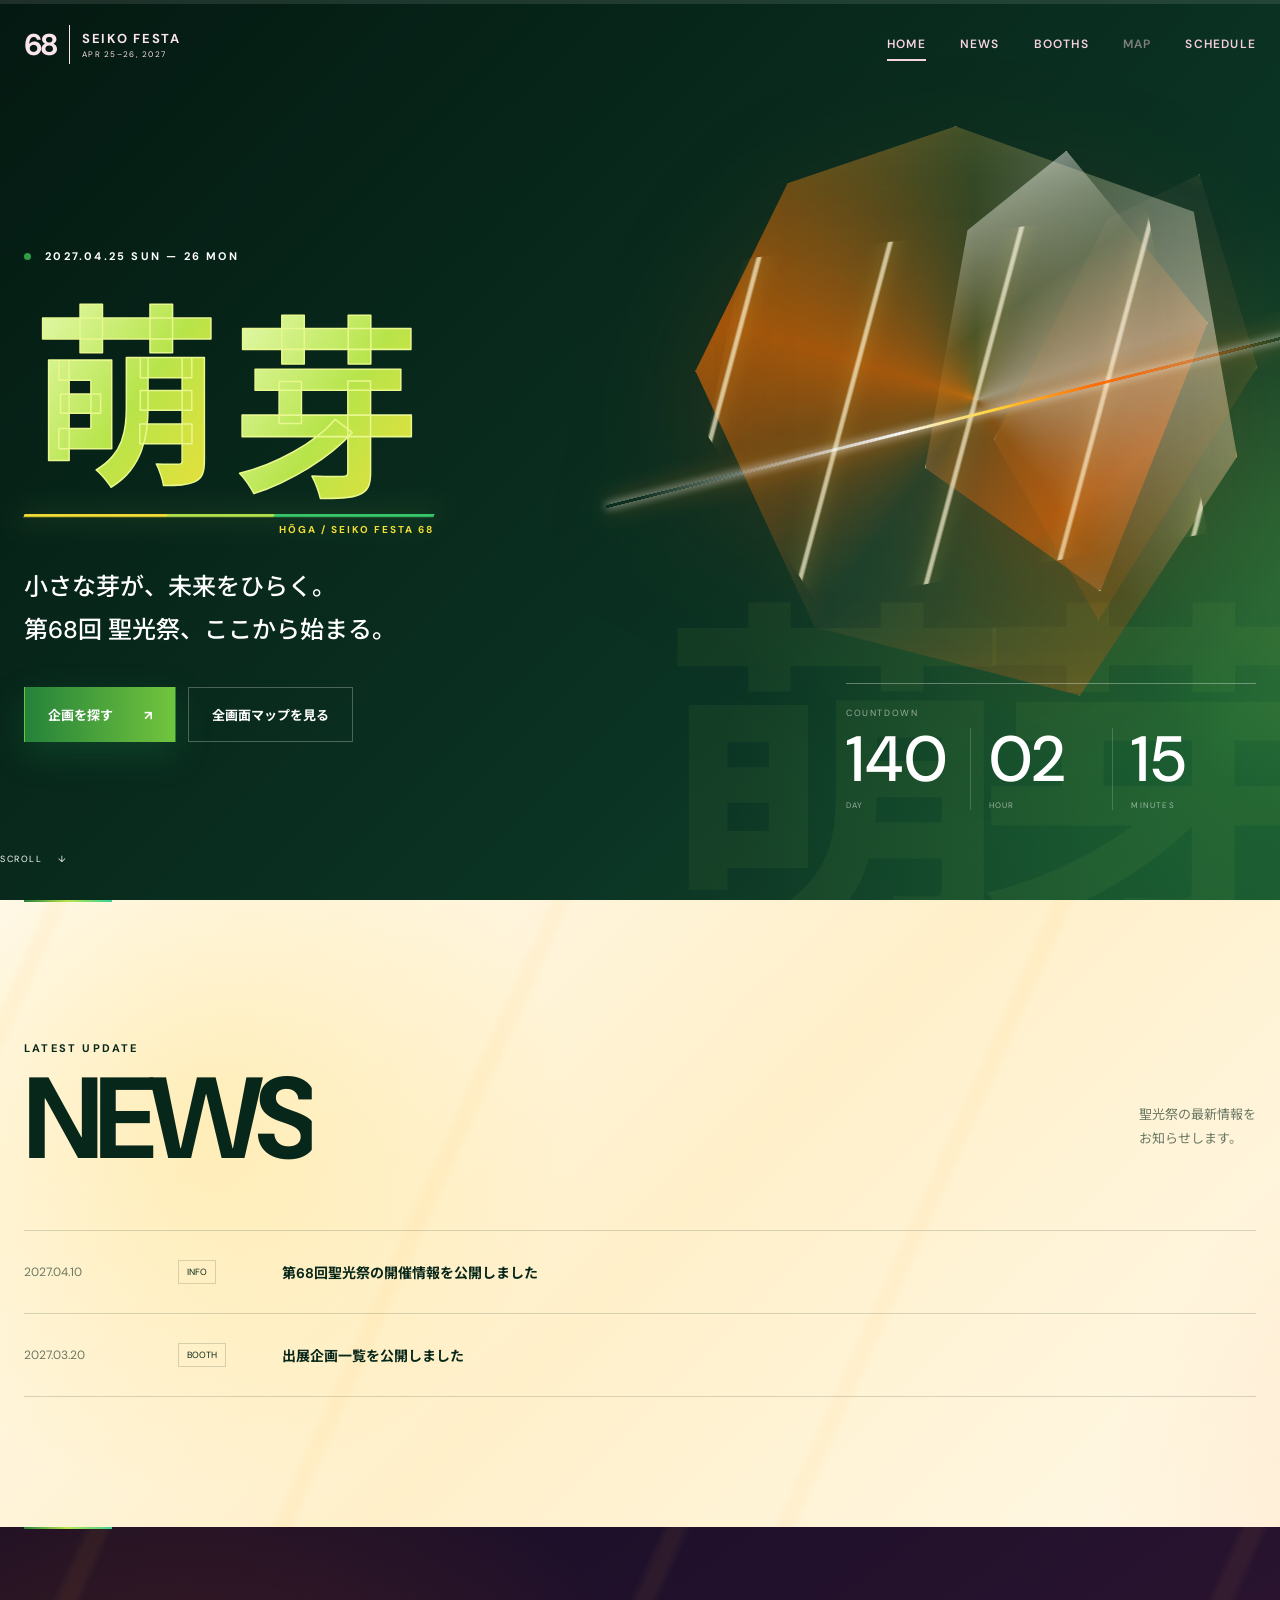
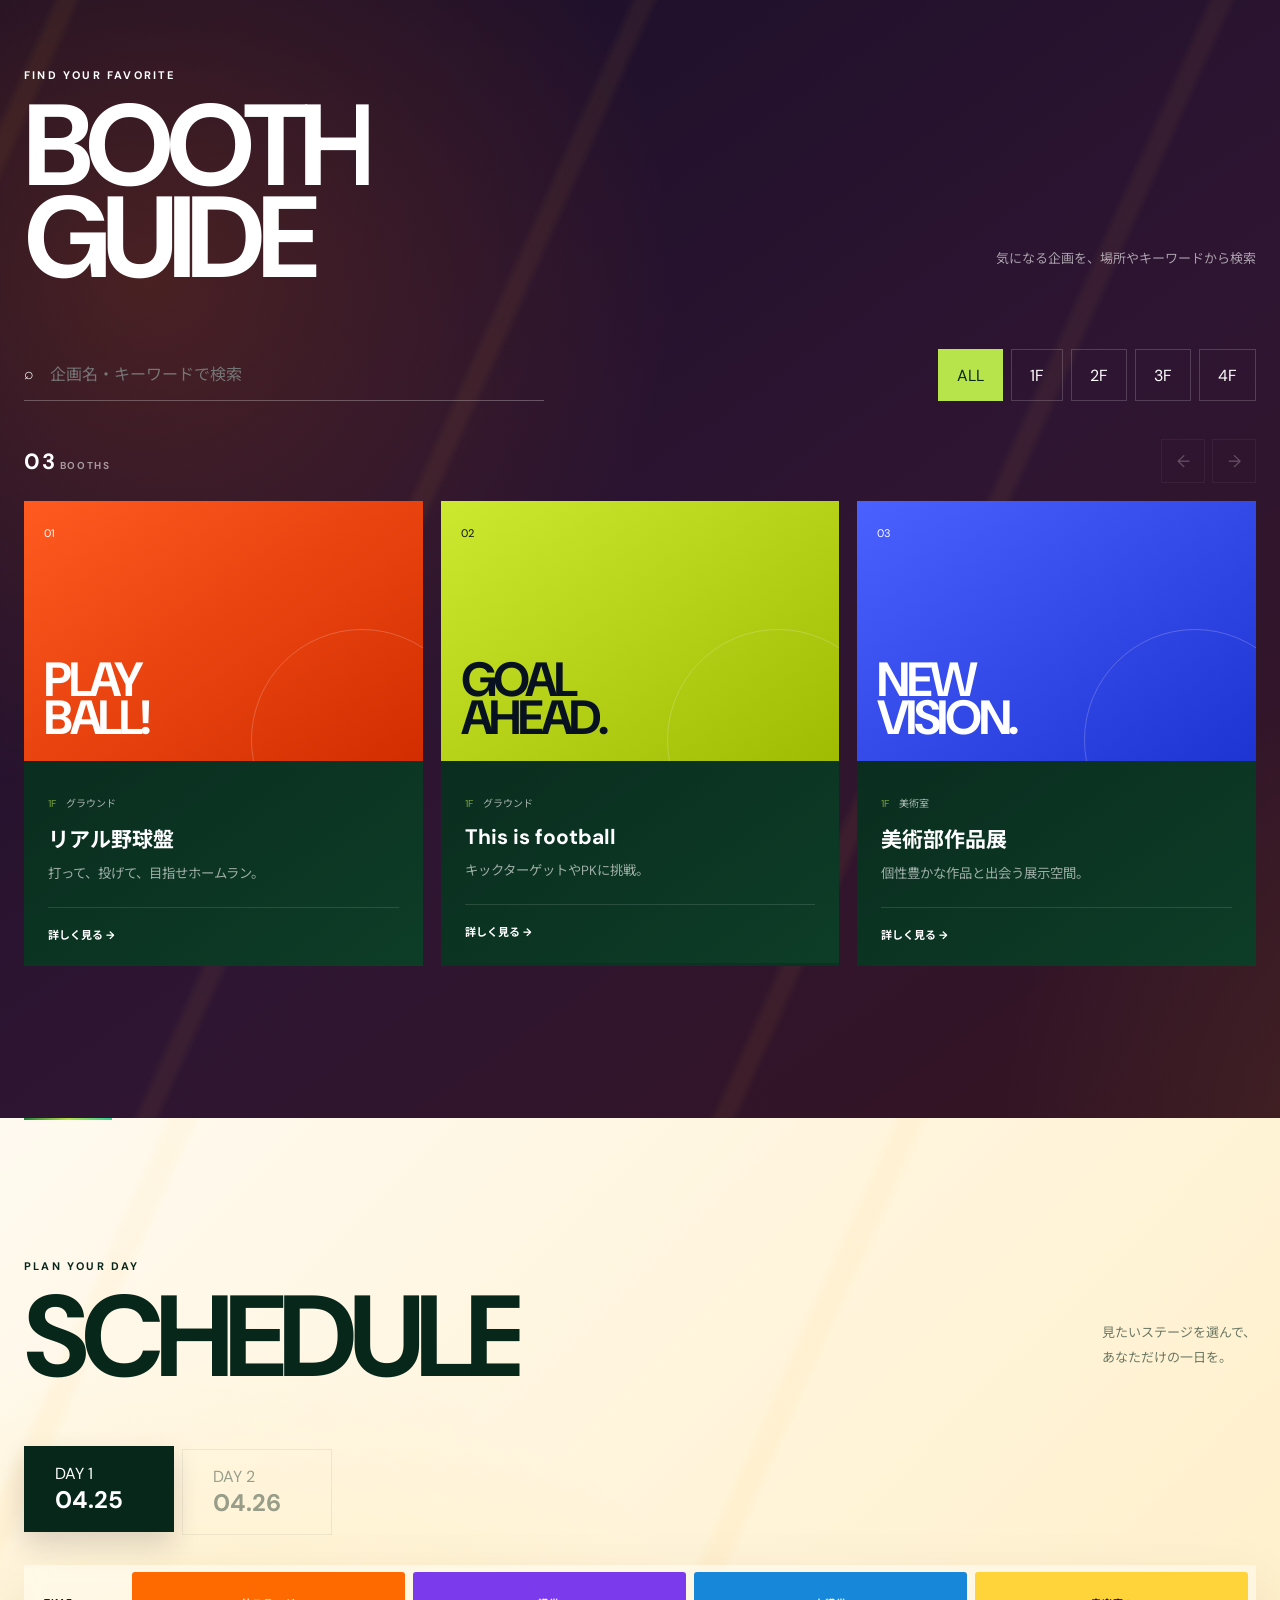
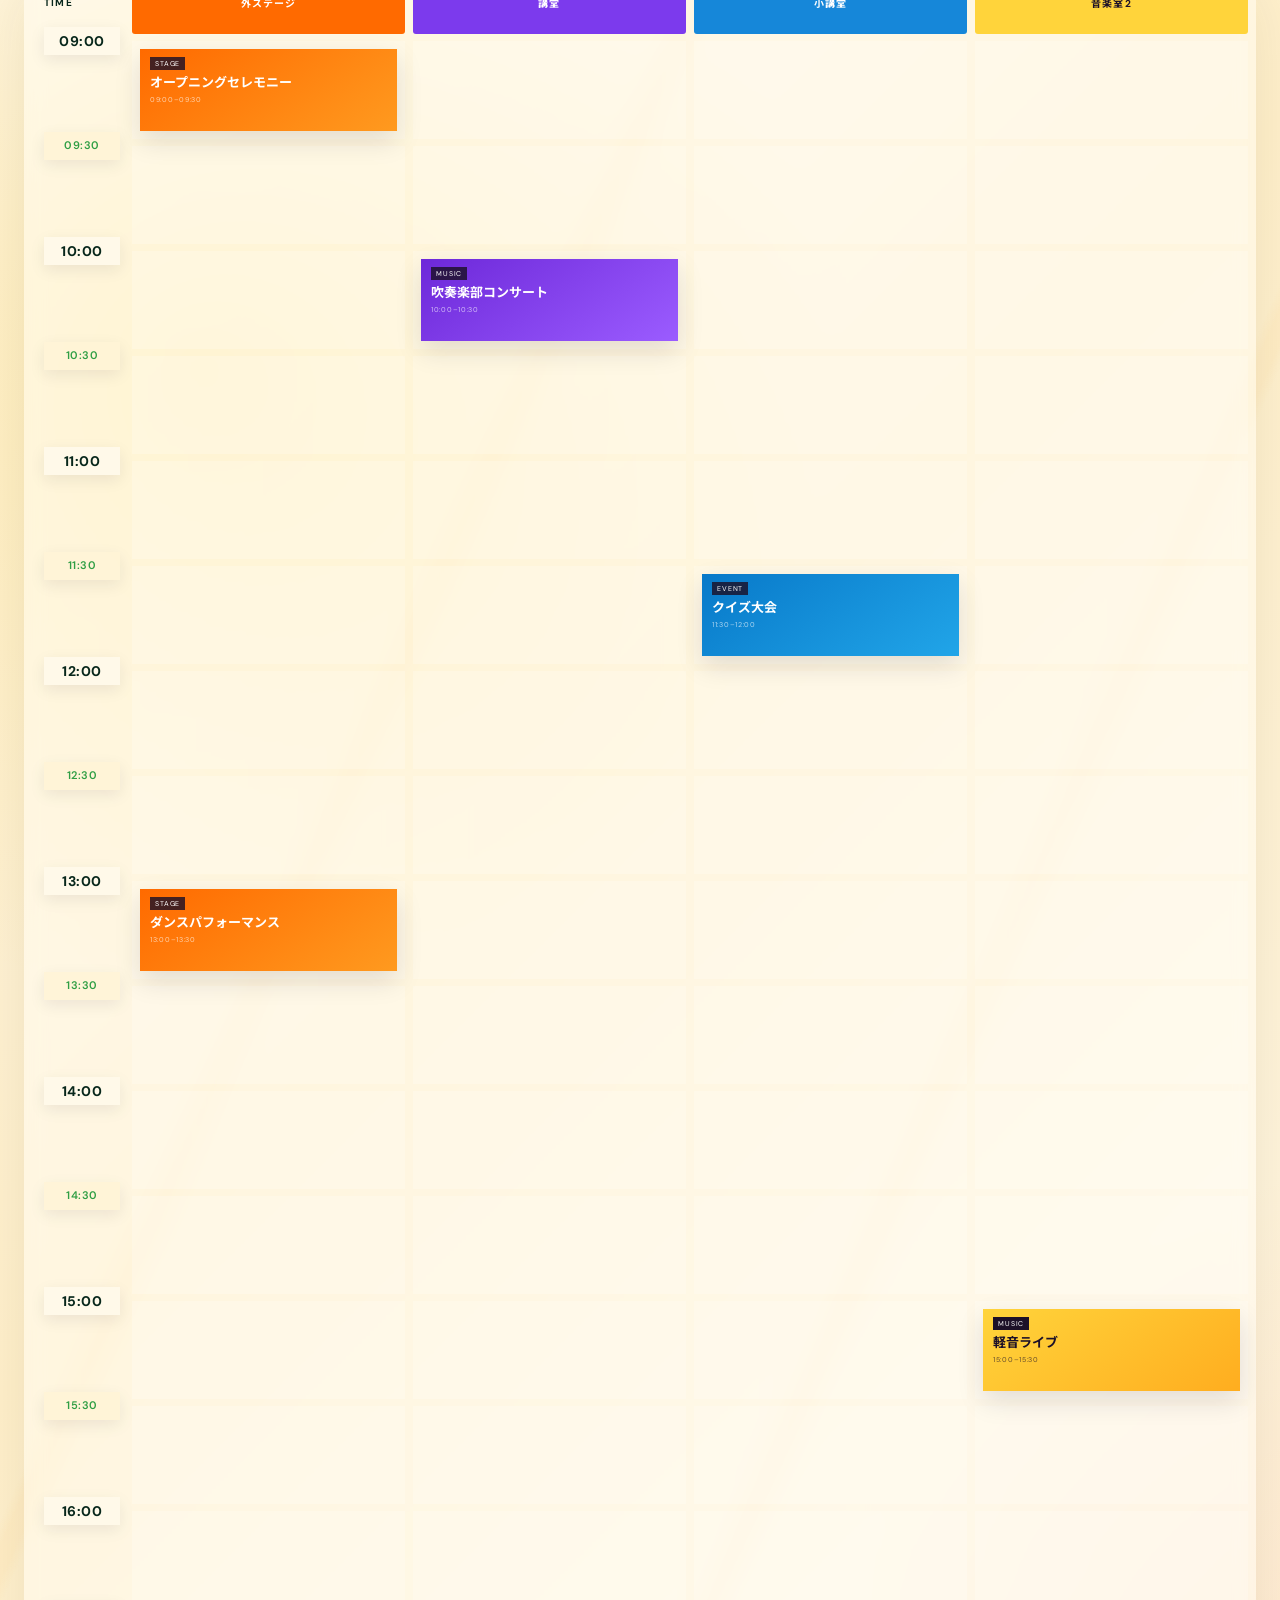
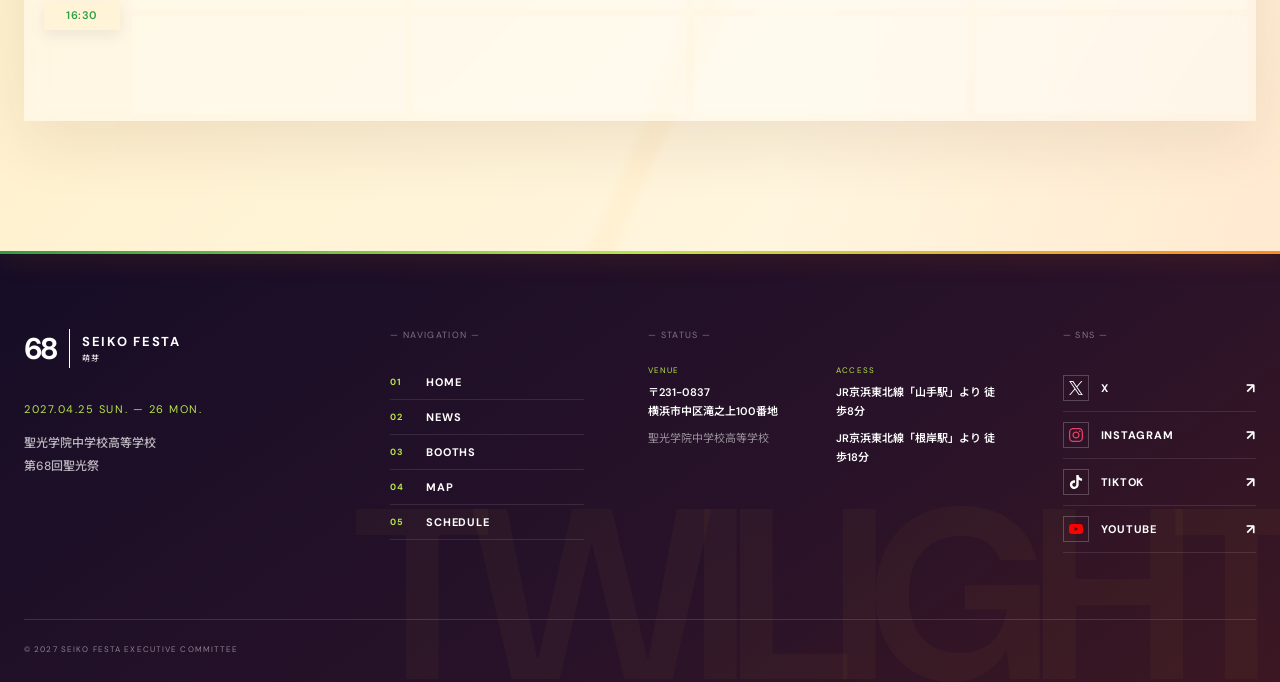
==== commit a66aefda: "手元の萌芽版サイトを反映" ====
--- a/index.html
+++ b/index.html
@@ -4,12 +4,12 @@
   <meta charset="utf-8">
   <meta name="viewport" content="width=device-width, initial-scale=1">
   <meta name="description" content="第68回聖光祭の公式案内サイト。企画、校内マップ、タイムテーブルをひとつに。">
-  <meta name="theme-color" content="#07111f">
+  <meta name="theme-color" content="#062b1b">
   <title>68th SEIKO FESTA</title>
   <link rel="preconnect" href="https://fonts.googleapis.com">
   <link rel="preconnect" href="https://fonts.gstatic.com" crossorigin>
   <link href="https://fonts.googleapis.com/css2?family=DM+Sans:wght@400;500;600;700&family=Noto+Sans+JP:wght@400;500;600;700&display=swap" rel="stylesheet">
-  <link rel="stylesheet" href="style.css">
+  <link rel="stylesheet" href="style.css?v=hoga-write-1">
   <script src="site-data.js"></script>
 </head>
 <body>
@@ -18,7 +18,7 @@
     <a class="brand" href="#home" aria-label="聖光祭 ホーム">
       <span class="brand-mark">68</span><span><b>SEIKO FESTA</b><small>APR 25–26, 2027</small></span>
     </a>
-    <button class="menu-toggle" aria-expanded="false" aria-controls="main-nav"><span></span><span></span></button>
+    <button class="menu-toggle" aria-expanded="false" aria-controls="main-nav" aria-label="メニューを開く"><span></span><span></span></button>
     <nav id="main-nav" aria-label="メインナビゲーション">
       <a class="active" href="#home">Home</a><a href="#news">News</a><a href="#booths">Booths</a><a href="map.html">Map</a><a href="#schedule">Schedule</a>
     </nav>
@@ -29,12 +29,33 @@
       <div class="hero-orbit" aria-hidden="true"><span></span><span></span><span></span></div>
       <div class="hero-copy reveal">
         <p class="eyebrow"><i></i> 2027.04.25 SUN — 26 MON</p>
-        <h1><span>OPEN</span><br>THE NEXT.</h1>
-        <p class="lead">見たことのない景色へ。<br>第68回 聖光祭、まもなく開幕。</p>
+        <h1 class="hoga-logo hoga-writing" aria-label="萌芽">
+          <svg class="hoga-lettering" viewBox="0 0 420 225" aria-hidden="true" focusable="false" xmlns="http://www.w3.org/2000/svg">
+            <defs>
+              <linearGradient id="hoga-ink-gradient" x1="0" y1="0" x2="1" y2="1">
+                <stop offset="0" stop-color="#efffc6"/>
+                <stop offset=".55" stop-color="#b7e44a"/>
+                <stop offset="1" stop-color="#f4df35"/>
+              </linearGradient>
+            </defs>
+            <g class="hoga-glyph hoga-glyph-first">
+              <text class="hoga-ink" x="8" y="184" textLength="194" lengthAdjust="spacingAndGlyphs">萌</text>
+              <text class="hoga-outline" x="8" y="184" textLength="194" lengthAdjust="spacingAndGlyphs">萌</text>
+            </g>
+            <g class="hoga-glyph hoga-glyph-second">
+              <text class="hoga-ink" x="213" y="195" textLength="194" lengthAdjust="spacingAndGlyphs">芽</text>
+              <text class="hoga-outline" x="213" y="195" textLength="194" lengthAdjust="spacingAndGlyphs">芽</text>
+            </g>
+          </svg>
+          <small aria-hidden="true">HŌGA / SEIKO FESTA 68</small>
+        </h1>
+        <p class="lead">小さな芽が、未来をひらく。<br>第68回 聖光祭、ここから始まる。</p>
         <div class="hero-actions"><a class="btn primary" href="#booths">企画を探す <b>↗</b></a><a class="btn ghost" href="map.html">全画面マップを見る</a></div>
       </div>
       <div class="countdown-card reveal" aria-label="開催までのカウントダウン">
-        <p>UNTIL THE GATES OPEN</p><div id="countdown"><strong>--</strong><span>DAYS</span><strong>--</strong><span>HRS</span><strong>--</strong><span>MIN</span></div>
+        <p>COUNTDOWN</p>
+        <div id="countdown"><span class="countdown-unit"><strong>--</strong><small>DAY</small></span><span class="countdown-unit"><strong>--</strong><small>HOUR</small></span><span class="countdown-unit"><strong>--</strong><small>MINUTES</small></span></div>
+        <p class="countdown-ended" id="countdown-ended" hidden>聖光祭は閉幕しました</p>
       </div>
       <a class="scroll-cue" href="#news">SCROLL <span>↓</span></a>
     </section>
@@ -45,7 +66,7 @@
     </section>
 
     <section class="section dark" id="booths">
-      <header class="section-head reveal"><div><p class="eyebrow">FIND YOUR FAVORITE</p><h2>BOOTH<br>GUIDE</h2></div><p>気になる企画を、場所やキーワードから。<br>あなたの「行きたい」がきっと見つかります。</p></header>
+      <header class="section-head reveal"><div><p class="eyebrow">FIND YOUR FAVORITE</p><h2>BOOTH<br>GUIDE</h2></div><p>気になる企画を、場所やキーワードから検索</p></header>
       <div class="finder reveal">
         <label class="search"><span>⌕</span><input id="search" type="search" placeholder="企画名・キーワードで検索" aria-label="企画を検索"></label>
         <div class="filters" aria-label="階を選択"><button class="active" data-floor="all">ALL</button><button data-floor="1F">1F</button><button data-floor="2F">2F</button><button data-floor="3F">3F</button><button data-floor="4F">4F</button></div>
@@ -57,11 +78,36 @@
 
     <section class="section schedule-section" id="schedule">
       <header class="section-head reveal"><div><p class="eyebrow">PLAN YOUR DAY</p><h2>SCHEDULE</h2></div><p>見たいステージを選んで、<br>あなただけの一日を。</p></header>
-      <div class="day-tabs reveal"><button class="active" data-day="day1">DAY 1 <b>04.25</b></button><button data-day="day2">DAY 2 <b>04.26</b></button></div>
+      <div class="day-tabs reveal"><button class="active" data-day="day1" aria-pressed="true">DAY 1 <b>04.25</b></button><button data-day="day2" aria-pressed="false">DAY 2 <b>04.26</b></button></div>
       <div class="timeline reveal" id="timeline"></div>
     </section>
   </main>
-  <footer><div class="brand"><span class="brand-mark">68</span><span><b>SEIKO FESTA</b><small>OPEN THE NEXT.</small></span></div><p>© 2027 SEIKO FESTA COMMITTEE</p><a href="#home">BACK TO TOP ↑</a></footer>
+  <footer class="site-footer reveal">
+    <div class="footer-main">
+      <div class="footer-identity">
+        <div class="brand"><span class="brand-mark">68</span><span><b>SEIKO FESTA</b><small>萌芽</small></span></div>
+        <p>2027.04.25 SUN. — 26 MON.</p>
+        <strong>聖光学院中学校高等学校<br>第68回聖光祭</strong>
+      </div>
+      <nav class="footer-column" aria-label="フッターナビゲーション">
+        <p>— NAVIGATION —</p>
+        <a href="#home"><span>01</span> HOME</a><a href="#news"><span>02</span> NEWS</a><a href="#booths"><span>03</span> BOOTHS</a><a href="map.html"><span>04</span> MAP</a><a href="#schedule"><span>05</span> SCHEDULE</a>
+      </nav>
+      <div class="footer-column footer-status">
+        <p>— STATUS —</p>
+        <div><small>VENUE</small><b>〒231-0837<br>横浜市中区滝之上100番地</b><span>聖光学院中学校高等学校</span></div>
+        <div><small>ACCESS</small><b>JR京浜東北線「山手駅」より 徒歩8分</b><b>JR京浜東北線「根岸駅」より 徒歩18分</b></div>
+      </div>
+      <div class="footer-column footer-sns">
+        <p>— SNS —</p>
+        <a href="https://x.com/seikofesta_67th" target="_blank" rel="noopener noreferrer"><span><img src="icon-x.svg" alt=""></span> X <i>↗</i></a>
+        <a href="https://www.instagram.com/67thseikofes" target="_blank" rel="noopener noreferrer"><span><img src="icon-instagram.svg" alt=""></span> INSTAGRAM <i>↗</i></a>
+        <a href="https://www.tiktok.com/@seikofes67" target="_blank" rel="noopener noreferrer"><span><img src="icon-tiktok.svg" alt=""></span> TIKTOK <i>↗</i></a>
+        <a href="https://www.youtube.com/@SeikoFesta" target="_blank" rel="noopener noreferrer"><span><img src="icon-youtube.svg" alt=""></span> YOUTUBE <i>↗</i></a>
+      </div>
+    </div>
+    <div class="footer-bottom"><p>© 2027 SEIKO FESTA EXECUTIVE COMMITTEE</p></div>
+  </footer>
   <button class="back-to-top" id="back-to-top" type="button" aria-label="ページ上部へ戻る"><span>↑</span><small>TOP</small></button>
   <script>
     const siteData = window.SITE_DATA;
@@ -71,7 +117,7 @@
     const textColor = hex => { const value = validColor(hex); const r=parseInt(value.slice(1,3),16),g=parseInt(value.slice(3,5),16),b=parseInt(value.slice(5,7),16); return (r*299+g*587+b*114)/1000 > 155 ? '#07111f' : '#ffffff'; };
 
     document.querySelector('#news-list').innerHTML = siteData.news.map(item => `
-      <a href="#"><time>${escapeHTML(item.date.replaceAll('-', '.'))}</time><span class="tag">${escapeHTML(item.tag)}</span><b>${escapeHTML(item.title)}</b><i>→</i></a>
+      <article><time>${escapeHTML(item.date.replaceAll('-', '.'))}</time><span class="tag">${escapeHTML(item.tag)}</span><b>${escapeHTML(item.title)}</b></article>
     `).join('');
 
     document.querySelector('#booth-grid').innerHTML = siteData.booths.map((item, index) => `
@@ -81,9 +127,19 @@
       </article>
     `).join('');
 
-    const target = new Date('2027-04-25T09:00:00+09:00');
+    const target = new Date(siteData.settings?.countdownAt || '2027-04-25T09:00');
     function tick() {
-      const distance = Math.max(0, target - Date.now());
+      const distance = target - Date.now();
+      const countdown = document.querySelector('#countdown');
+      const endedMessage = document.querySelector('#countdown-ended');
+      if (!Number.isFinite(target.getTime()) || distance <= 0) {
+        countdown.hidden = true;
+        endedMessage.hidden = false;
+        countdown.closest('.countdown-card').classList.add('is-ended');
+        return;
+      }
+      countdown.hidden = false;
+      endedMessage.hidden = true;
       const values = [Math.floor(distance / 864e5), Math.floor(distance / 36e5) % 24, Math.floor(distance / 6e4) % 60];
       document.querySelectorAll('#countdown strong').forEach((element, index) => element.textContent = String(values[index]).padStart(2, '0'));
     }
@@ -94,9 +150,23 @@
     const nav = document.querySelector('#main-nav');
     toggle.addEventListener('click', () => {
       const open = nav.classList.toggle('open');
+      toggle.classList.toggle('open', open);
       toggle.setAttribute('aria-expanded', open);
+      toggle.setAttribute('aria-label', open ? 'メニューを閉じる' : 'メニューを開く');
     });
-    nav.querySelectorAll('a').forEach(link => link.addEventListener('click', () => nav.classList.remove('open')));
+    nav.querySelectorAll('a').forEach(link => link.addEventListener('click', () => {
+      nav.classList.remove('open');
+      toggle.classList.remove('open');
+      toggle.setAttribute('aria-expanded', 'false');
+      toggle.setAttribute('aria-label', 'メニューを開く');
+    }));
+    document.addEventListener('keydown', event => {
+      if (event.key !== 'Escape') return;
+      nav.classList.remove('open');
+      toggle.classList.remove('open');
+      toggle.setAttribute('aria-expanded', 'false');
+      toggle.setAttribute('aria-label', 'メニューを開く');
+    });
 
     const links = [...nav.querySelectorAll('a')];
     document.querySelectorAll('main section').forEach(section => {
@@ -202,13 +272,34 @@
     updateScrollEffects();
 
     const schedule = siteData.schedule;
+    const scheduleVenues = ['外ステージ', '講堂', '小講堂', '音楽室2'];
+    const normalizeVenue = venue => venue === '屋外ステージ' ? '外ステージ' : venue;
+    const timeToMinutes = time => { const [hours, minutes] = time.split(':').map(Number); return hours * 60 + minutes; };
+    const minutesToTime = minutes => `${String(Math.floor(minutes / 60)).padStart(2, '0')}:${String(minutes % 60).padStart(2, '0')}`;
+    const scheduleEndTime = event => event[4] || minutesToTime(timeToMinutes(event[0]) + 30);
     function renderSchedule(day) {
-      document.querySelector('#timeline').innerHTML = schedule[day].map(event => `<article class="event"><time>${event[0]}</time><div><h3>${event[1]}</h3><p>${event[2]}</p></div><span>${event[3]}</span></article>`).join('');
+      const events = schedule[day] || [];
+      const allEvents = Object.values(schedule).flat();
+      const allMinutes = allEvents.flatMap(event => [timeToMinutes(event[0]), timeToMinutes(scheduleEndTime(event))]).filter(Number.isFinite);
+      const firstMinute = allMinutes.length ? Math.floor(Math.min(...allMinutes) / 30) * 30 : 540;
+      const lastMinute = allMinutes.length ? Math.ceil(Math.max(...allMinutes) / 30) * 30 : 960;
+      const timeSlots = Array.from({ length: Math.floor((lastMinute - firstMinute) / 30) + 1 }, (_, index) => firstMinute + index * 30);
+      const rows = timeSlots.map(slotMinute => {
+        const time = minutesToTime(slotMinute);
+        const cells = scheduleVenues.map(venue => {
+          const matched = events.filter(event => { const eventMinute = timeToMinutes(event[0]); return eventMinute >= slotMinute && eventMinute < slotMinute + 30 && normalizeVenue(event[2]) === venue; });
+          const venueIndex = scheduleVenues.indexOf(venue);
+          return `<td>${matched.map(event => `<article class="schedule-event venue-${venueIndex}"><span>${escapeHTML(event[3])}</span><h3>${escapeHTML(event[1])}</h3><small>${escapeHTML(event[0])}–${escapeHTML(scheduleEndTime(event))}</small></article>`).join('')}</td>`;
+        }).join('');
+        return `<tr><th scope="row"><time class="${slotMinute % 60 === 30 ? 'half-hour' : 'on-hour'}">${escapeHTML(time)}</time></th>${cells}</tr>`;
+      }).join('');
+      document.querySelector('#timeline').innerHTML = events.length ? `<div class="schedule-table-wrap"><table class="schedule-grid"><thead><tr><th scope="col">TIME</th>${scheduleVenues.map((venue, index) => `<th scope="col" class="venue-head-${index}">${escapeHTML(venue)}</th>`).join('')}</tr></thead><tbody>${rows}</tbody></table></div>` : '<p class="schedule-empty">この日の予定はまだありません。</p>';
     }
     renderSchedule('day1');
     document.querySelectorAll('.day-tabs button').forEach(button => button.addEventListener('click', () => {
       document.querySelectorAll('.day-tabs button').forEach(item => item.classList.remove('active'));
       button.classList.add('active');
+      document.querySelectorAll('.day-tabs button').forEach(item => item.setAttribute('aria-pressed', String(item === button)));
       renderSchedule(button.dataset.day);
     }));
 
--- a/style.css
+++ b/style.css
@@ -31,3 +31,267 @@
 /* カルーセルの端が環境によってはみ出さないための調整 */
 .booth-carousel{margin-right:0;padding-right:0}
 @media(max-width:760px){.booth-carousel{margin-right:-24px;padding-right:24px}}
+
+/* TWILIGHT THEME */
+:root{--ink:#1c1028;--paper:#fff5db;--orange:#ff6a00;--lime:#ffd43b;--line:rgba(28,16,40,.16)}
+.hero{background:radial-gradient(circle at 76% 46%,rgba(255,212,59,.24),transparent 17%),radial-gradient(circle at 72% 58%,rgba(255,106,0,.34),transparent 34%),linear-gradient(135deg,#160d26 0%,#32152d 52%,#6d281d 100%)}
+.hero::after{content:"TWILIGHT";position:absolute;right:-.04em;bottom:-.16em;font-size:clamp(110px,24vw,350px);font-weight:700;line-height:1;letter-spacing:-.08em;color:rgba(255,212,59,.045);pointer-events:none}
+.hero h1{background:linear-gradient(90deg,#fff 22%,#ffd43b 75%,#ff9a1f);-webkit-background-clip:text;background-clip:text;color:transparent}.hero h1 span{-webkit-text-stroke:1px #ffd43b}.btn.primary{background:linear-gradient(90deg,var(--orange),#ff9b19);border-color:transparent}.dark{background:linear-gradient(150deg,#1c1028,#2e1532 68%,#3d1a27)}.news-section,.schedule-section{background:linear-gradient(180deg,#fff8e8,var(--paper))}footer{background:linear-gradient(90deg,var(--orange),#ff9c1a 58%,var(--lime));color:var(--ink)}.section::after{background:linear-gradient(90deg,var(--orange),var(--lime))}.back-to-top:hover{background:var(--lime);color:var(--ink)}
+
+/* TWILIGHT KINETIC PRISM */
+.hero::before{display:none}
+.hero-copy{position:relative;z-index:2}
+.countdown-card,.scroll-cue{z-index:2}
+.hero-orbit{position:absolute;z-index:1;top:15%;right:3vw;width:min(43vw,620px);height:min(62vh,590px);overflow:hidden;isolation:isolate;pointer-events:none;transition:transform .1s linear;filter:drop-shadow(0 28px 55px rgba(255,89,0,.18))}
+.hero-orbit::before,.hero-orbit::after{content:"";position:absolute;z-index:4;pointer-events:none}
+.hero-orbit::before{left:-18%;top:53%;width:138%;height:2px;background:linear-gradient(90deg,transparent,rgba(255,255,255,.85) 35%,#ffd43b 52%,transparent 77%);box-shadow:0 0 18px #ff9a1f;transform:rotate(-14deg);animation:twilight-scan 5.5s cubic-bezier(.45,0,.2,1) infinite}
+.hero-orbit::after{right:5%;top:10%;width:1px;height:78%;background:linear-gradient(180deg,transparent,#ffd43b 28%,rgba(255,106,0,.7) 72%,transparent);box-shadow:0 0 12px #ffd43b;transform:rotate(19deg);animation:twilight-line 7s ease-in-out infinite}
+.hero-orbit span{position:absolute;display:block;right:auto;top:auto;width:auto;height:auto;border:0;border-radius:0;pointer-events:none}
+.hero-orbit span:first-child{inset:4% 1% 7% 9%;width:auto;height:auto;border:1px solid rgba(255,221,96,.36);border-radius:0;background:linear-gradient(128deg,rgba(255,255,255,.02) 8%,rgba(255,212,59,.18) 38%,rgba(255,106,0,.36) 62%,rgba(255,255,255,.03) 88%);clip-path:polygon(25% 0,100% 17%,72% 100%,0 73%);backdrop-filter:blur(2px);box-shadow:inset 0 0 70px rgba(255,212,59,.09);animation:twilight-prism 9s ease-in-out infinite}
+.hero-orbit span:nth-child(2){right:13%;top:13%;width:82px;height:82px;border:1px solid rgba(255,235,157,.65);border-radius:0;background:linear-gradient(135deg,rgba(255,255,255,.72),rgba(255,212,59,.26) 38%,rgba(255,106,0,.58));box-shadow:0 0 42px rgba(255,166,31,.45);clip-path:polygon(50% 0,100% 50%,50% 100%,0 50%);animation:twilight-diamond 6s ease-in-out infinite}
+.hero-orbit span:nth-child(3){left:14%;top:29%;width:72%;height:24%;border:0;border-radius:0;background:repeating-linear-gradient(90deg,transparent 0 8%,rgba(255,244,205,.52) 8.4% 8.8%,transparent 9.2% 17%);clip-path:polygon(5% 0,100% 30%,94% 100%,0 69%);mix-blend-mode:screen;animation:twilight-slats 8s ease-in-out infinite}
+@keyframes twilight-prism{0%,100%{clip-path:polygon(25% 0,100% 17%,72% 100%,0 73%);transform:translate3d(0,0,0) rotate(-1deg)}50%{clip-path:polygon(13% 8%,91% 0,100% 82%,16% 100%);transform:translate3d(-18px,12px,0) rotate(2deg)}}
+@keyframes twilight-diamond{0%,100%{transform:translate3d(0,0,0) rotate(0deg);opacity:.75}50%{transform:translate3d(-34px,46px,0) rotate(90deg);opacity:1}}
+@keyframes twilight-slats{0%,100%{transform:translate3d(-4%,5%,0) skewY(-5deg);opacity:.32}50%{transform:translate3d(9%,-8%,0) skewY(3deg);opacity:.82}}
+@keyframes twilight-scan{0%,12%{transform:translateY(-145px) rotate(-14deg);opacity:0}32%,70%{opacity:1}88%,100%{transform:translateY(190px) rotate(-14deg);opacity:0}}
+@keyframes twilight-line{0%,100%{transform:translateX(0) rotate(19deg);opacity:.25}50%{transform:translateX(-105px) rotate(19deg);opacity:.9}}
+@media(max-width:760px){.hero-orbit{top:18%;right:-29vw;width:76vw;height:43vh;opacity:.55}.hero-orbit span:nth-child(2){width:58px;height:58px}.hero-orbit::before{top:46%}}
+@media(prefers-reduced-motion:reduce){.hero-orbit::before,.hero-orbit::after,.hero-orbit span{animation:none!important}}
+
+/* HOGA — SPROUT GREEN THEME */
+:root{--ink:#08271b;--paper:#f2f8e9;--orange:#2f9e44;--lime:#b7e44a;--line:rgba(8,39,27,.16)}
+.hero{background:radial-gradient(circle at 76% 43%,rgba(190,242,100,.2),transparent 18%),radial-gradient(circle at 71% 60%,rgba(47,158,68,.34),transparent 35%),linear-gradient(135deg,#041911 0%,#0b3424 53%,#1f5b32 100%)}
+.hero::after{content:"萌芽";right:-.02em;bottom:-.18em;font-size:clamp(150px,28vw,410px);letter-spacing:-.12em;color:rgba(183,228,74,.05)}
+.hero h1{background:linear-gradient(115deg,#fff 18%,#d9f99d 60%,#4ade80 100%);-webkit-background-clip:text;background-clip:text;color:transparent;text-shadow:0 0 60px rgba(74,222,128,.12)}
+.hero h1 span{-webkit-text-stroke:1px #b7e44a}.hero .hoga-title{line-height:.73;letter-spacing:-.1em}
+.btn.primary{background:linear-gradient(90deg,#24823a,#72c53d);box-shadow:0 12px 34px rgba(30,130,69,.28)}
+.dark{background:linear-gradient(150deg,#061b13,#0b3021 64%,#154829)}
+.news-section,.schedule-section{background:radial-gradient(circle at 8% 15%,rgba(183,228,74,.19),transparent 25%),radial-gradient(circle at 92% 70%,rgba(52,211,153,.13),transparent 28%),linear-gradient(180deg,#f8fced,var(--paper))}
+.section::before{background-image:linear-gradient(rgba(30,100,55,.045) 1px,transparent 1px),linear-gradient(90deg,rgba(30,100,55,.045) 1px,transparent 1px)}
+.section::after{background:linear-gradient(90deg,#24823a,var(--lime),#34d399)}
+.site-footer{background:linear-gradient(145deg,#03150e,#09291c 60%,#104126)}
+.site-footer::before{content:"萌芽";color:rgba(183,228,74,.045);letter-spacing:-.1em}
+.site-footer::after{background:linear-gradient(90deg,#24823a,var(--lime),#34d399);box-shadow:0 0 24px rgba(74,222,128,.5)}
+.schedule-grid tbody tr:nth-child(even) th time{background:rgba(235,248,218,.92)}
+.schedule-grid tbody th time{background:#f8fced;box-shadow:0 5px 16px rgba(8,39,27,.08)}
+.schedule-grid tbody th time.half-hour{background:#e9f7d9}
+.schedule-event.venue-0{background:linear-gradient(145deg,#24823a,#6ebc3e)}
+.hero-orbit{filter:drop-shadow(0 34px 65px rgba(45,190,95,.27))}
+.hero-orbit span:first-child{border-color:rgba(220,255,181,.48);background:conic-gradient(from 215deg at 52% 48%,rgba(255,255,255,.03),rgba(40,180,92,.6),rgba(183,228,74,.16),rgba(255,255,255,.46),rgba(21,128,61,.22),rgba(255,255,255,.03));box-shadow:inset 25px -35px 80px rgba(34,197,94,.16),inset -25px 20px 70px rgba(190,242,100,.13)}
+.hero-orbit span:nth-child(2){border-color:rgba(236,255,218,.6);background:linear-gradient(145deg,rgba(255,255,255,.74),rgba(190,242,100,.08) 34%,rgba(34,197,94,.47) 72%,rgba(255,255,255,.04));box-shadow:inset 0 0 45px rgba(255,255,255,.12),0 0 44px rgba(74,222,128,.28)}
+.hero-orbit span:nth-child(3){background:repeating-linear-gradient(105deg,transparent 0 10%,rgba(236,255,218,.72) 10.4% 10.8%,transparent 11.2% 21%);filter:drop-shadow(0 0 9px rgba(183,228,74,.55))}
+.hero-orbit::before{background:linear-gradient(90deg,transparent 4%,rgba(255,255,255,.95) 40%,#d9f99d 53%,#22c55e 67%,transparent 94%);box-shadow:0 0 9px #fff,0 0 26px #4ade80}
+.hero-orbit::after{border-color:rgba(183,228,74,.35);background:linear-gradient(160deg,rgba(255,255,255,.04),rgba(34,197,94,.15));box-shadow:inset 0 0 28px rgba(190,242,100,.1)}
+@media(max-width:760px){.site-header{background:rgba(4,25,17,.9);box-shadow:0 10px 30px rgba(2,18,12,.26)}.site-header nav{background:rgba(4,25,17,.98);box-shadow:0 22px 40px rgba(2,18,12,.35)}.menu-toggle{border-color:rgba(183,228,74,.62);background:rgba(47,158,68,.25)}.menu-toggle:hover{background:rgba(47,158,68,.42)}}
+
+/* HOGA TYPOGRAPHIC LOGO + GREEN/YELLOW UNIFICATION */
+.hero .hoga-logo{position:relative;display:flex;width:max-content;align-items:flex-end;gap:.015em;margin:34px 0 38px;padding:0 .16em .12em 0;font-size:clamp(96px,14.5vw,218px);line-height:.7;letter-spacing:-.15em;isolation:isolate}
+.hoga-logo::before{content:"";position:absolute;left:-.02em;right:-.1em;bottom:.03em;height:.075em;background:linear-gradient(90deg,#f4df35 0 35%,#b7e44a 35% 61%,#39c86a 61%);transform:skewX(-22deg);box-shadow:0 0 26px rgba(183,228,74,.42);z-index:-1}
+.hoga-logo::after{content:"HOGA";position:absolute;left:.09em;top:.07em;color:rgba(222,255,154,.11);font-size:.39em;font-weight:700;letter-spacing:.52em;transform:rotate(-90deg) translateX(-100%);transform-origin:left top;pointer-events:none}
+.hero .hoga-logo>span{position:relative;display:block;color:#efffc6;-webkit-text-stroke:0;text-shadow:0 .04em 0 rgba(5,45,28,.72),0 0 34px rgba(190,242,100,.18);filter:drop-shadow(0 12px 22px rgba(0,0,0,.2));animation:hoga-letter-in .9s cubic-bezier(.16,.85,.2,1) both}
+.hero .hoga-logo>span:first-child{color:transparent;-webkit-text-stroke:2px #dffb8e;transform:translateY(-.04em);animation-delay:.08s}
+.hero .hoga-logo>span:nth-child(2){animation-delay:.2s}
+.hoga-logo>span::after{content:attr(data-char);position:absolute;inset:0;color:transparent;-webkit-text-stroke:1px rgba(255,255,255,.2);transform:translate(.035em,-.035em);z-index:-1}
+.hoga-logo small{position:absolute;right:.02em;bottom:0;font-size:10px;line-height:1;letter-spacing:.28em;color:#f4df35;white-space:nowrap;text-shadow:none}
+@keyframes hoga-letter-in{from{opacity:0;transform:translateY(.28em) rotate(3deg);filter:blur(9px)}to{opacity:1;transform:translateY(0) rotate(0);filter:drop-shadow(0 12px 22px rgba(0,0,0,.2))}}
+.hero-copy.visible .hoga-logo{animation:none}.hero-copy.visible .hoga-logo>span{animation-name:hoga-letter-in}
+.dark{background:radial-gradient(circle at 12% 18%,rgba(244,223,53,.13),transparent 24%),radial-gradient(circle at 87% 74%,rgba(82,196,92,.16),transparent 28%),linear-gradient(145deg,#03180f,#073522 58%,#0e4c2b)}
+.booth-grid article{background:#0b3322}.card-body{background:linear-gradient(145deg,#0a2d1f,#0d3d27)}
+.venue-head-0{background:#147d3f!important}.venue-head-1{background:#9caf2f!important}.venue-head-2{background:#168861!important}.venue-head-3{background:#f1cf32!important;color:#08271b!important}
+.schedule-event.venue-0{background:linear-gradient(145deg,#147d3f,#3db35f)}
+.schedule-event.venue-1{background:linear-gradient(145deg,#849d28,#d8cf3b);color:#08271b}
+.schedule-event.venue-2{background:linear-gradient(145deg,#0b7659,#38bb7b)}
+.schedule-event.venue-3{background:linear-gradient(145deg,#dfb91f,#ffe66a);color:#08271b}
+.schedule-event.venue-1 span,.schedule-event.venue-3 span{background:#08271b;color:#fff}
+@media(max-width:760px){.hero .hoga-logo{margin-top:66px;font-size:28vw}.hoga-logo small{font-size:7px;letter-spacing:.17em}.hoga-logo::after{display:none}}
+@media(prefers-reduced-motion:reduce){.hero .hoga-logo>span{animation:none!important}}
+
+/* PRESERVE BOOTH COLORS + RESTORE FOUR SCHEDULE COLORS */
+.hero-copy .hoga-logo{opacity:1!important;transform:none!important;filter:none!important;animation:none!important;visibility:visible}
+.venue-head-0{background:#ff6a00!important;color:#fff!important}
+.venue-head-1{background:#7c3aed!important;color:#fff!important}
+.venue-head-2{background:#1687d9!important;color:#fff!important}
+.venue-head-3{background:#ffd43b!important;color:#1c1028!important}
+.schedule-event.venue-0{background:linear-gradient(145deg,#ff6a00,#ff9a1f);color:#fff}
+.schedule-event.venue-1{background:linear-gradient(145deg,#6d28d9,#9b5cff);color:#fff}
+.schedule-event.venue-2{background:linear-gradient(145deg,#0879c9,#21a5e8);color:#fff}
+.schedule-event.venue-3{background:linear-gradient(145deg,#ffd43b,#ffad1f);color:#1c1028}
+.schedule-event.venue-0 span,.schedule-event.venue-1 span,.schedule-event.venue-2 span{background:rgba(28,16,40,.82);color:#fff}
+.schedule-event.venue-3 span{background:#1c1028;color:#fff}
+
+/* COUNTDOWN */
+#countdown{display:grid;grid-template-columns:repeat(3,minmax(0,1fr));gap:18px;align-items:end}
+#countdown .countdown-unit{display:flex;flex-direction:column;align-items:flex-start;padding:0;border-right:1px solid rgba(255,255,255,.18);opacity:1}
+#countdown .countdown-unit:last-child{border-right:0}
+#countdown .countdown-unit strong{font-size:clamp(34px,5vw,64px);font-weight:500;line-height:1}
+#countdown .countdown-unit small{margin-top:8px;font-size:8px;letter-spacing:.15em;opacity:.55}
+.countdown-ended{margin:22px 0 0!important;font-size:clamp(18px,2.1vw,28px)!important;font-weight:700;letter-spacing:.06em!important;opacity:1!important}
+.countdown-card.is-ended{border-top-color:#ffd43b}
+@media(max-width:760px){#countdown{gap:12px}#countdown .countdown-unit strong{font-size:42px}}
+
+/* MOVING TWILIGHT BACKGROUNDS */
+main{isolation:isolate;overflow:hidden}
+.hero{background-size:145% 145%,135% 135%,125% 125%;animation:hero-sky-drift 18s ease-in-out infinite alternate}
+.section>*{position:relative;z-index:2}
+.section::before{content:"";position:absolute;z-index:1;inset:-35%;pointer-events:none;background:repeating-linear-gradient(112deg,transparent 0 9%,rgba(255,187,52,.055) 9.3% 9.7%,transparent 10% 19%);transform:translate3d(-7%,0,0) rotate(2deg);animation:section-light-flow 18s linear infinite}
+.news-section,.schedule-section{background:radial-gradient(circle at 12% 28%,rgba(255,212,59,.24),transparent 24%),radial-gradient(circle at 86% 72%,rgba(255,106,0,.16),transparent 29%),linear-gradient(135deg,#fffaf0,#fff0ca 52%,#fff8e7);background-size:130% 130%,145% 145%,100% 100%;animation:paper-sky-drift 16s ease-in-out infinite alternate}
+.dark{background:radial-gradient(circle at 8% 20%,rgba(255,106,0,.19),transparent 24%),radial-gradient(circle at 88% 76%,rgba(255,212,59,.1),transparent 27%),linear-gradient(145deg,#160d26,#2e1532 58%,#341421);background-size:145% 145%,135% 135%,100% 100%;animation:dark-sky-drift 19s ease-in-out infinite alternate}
+footer{background-size:180% 100%;animation:footer-glow 9s ease-in-out infinite alternate}
+@keyframes hero-sky-drift{from{background-position:20% 35%,80% 60%,0 0}to{background-position:34% 49%,64% 42%,100% 100%}}
+@keyframes paper-sky-drift{from{background-position:0 0,100% 100%,0 0}to{background-position:22% 18%,76% 68%,0 0}}
+@keyframes dark-sky-drift{from{background-position:0 0,100% 100%,0 0}to{background-position:25% 18%,72% 64%,0 0}}
+@keyframes section-light-flow{to{transform:translate3d(14%,0,0) rotate(2deg)}}
+@keyframes footer-glow{from{background-position:0 0}to{background-position:100% 0}}
+
+/* NEWS WITHOUT LINKS */
+.news-list article{display:grid;grid-template-columns:130px 80px 1fr;gap:24px;align-items:center;padding:29px 0;border-bottom:1px solid var(--line)}
+
+/* VENUE TIMETABLE */
+.day-tabs{position:relative;z-index:3;gap:8px;border-bottom:0;margin-bottom:30px}
+.day-tabs button{min-width:150px;border:1px solid var(--line);opacity:.42;text-align:left;transition:.25s}
+.day-tabs button.active{border:1px solid var(--ink);border-bottom:1px solid var(--ink);background:var(--ink);color:#fff;opacity:1;transform:translateY(-3px);box-shadow:0 12px 28px rgba(28,16,40,.16)}
+.schedule-table-wrap{overflow-x:auto;border:1px solid var(--line);background:rgba(255,255,255,.58);box-shadow:0 22px 60px rgba(66,28,0,.09);backdrop-filter:blur(10px)}
+.schedule-grid{width:100%;min-width:920px;border-collapse:collapse;table-layout:fixed}
+.schedule-grid th,.schedule-grid td{border-right:1px solid var(--line);border-bottom:1px solid var(--line)}
+.schedule-grid th:last-child,.schedule-grid td:last-child{border-right:0}
+.schedule-grid thead th{height:62px;padding:12px;background:rgba(28,16,40,.94);color:#fff;font-size:10px;letter-spacing:.12em;text-align:left}
+.schedule-grid thead th:first-child{width:92px;color:var(--lime)}
+.schedule-grid tbody th{position:sticky;left:0;z-index:2;width:92px;padding:19px 14px;background:#fff8e8;text-align:left;vertical-align:top}
+.schedule-grid tbody th time{font-size:17px;font-weight:700}
+.schedule-grid td{height:112px;padding:8px;vertical-align:top;background:rgba(255,255,255,.3)}
+.schedule-event{min-height:94px;padding:13px;background:linear-gradient(145deg,var(--orange),#ff9b1a);color:#fff;box-shadow:0 8px 22px rgba(255,106,0,.18);animation:schedule-card-in .45s cubic-bezier(.2,.75,.25,1) both}
+.schedule-event+ .schedule-event{margin-top:7px}
+.schedule-event span{display:inline-block;margin-bottom:14px;padding:4px 6px;background:rgba(28,16,40,.82);font-size:7px;letter-spacing:.12em}
+.schedule-event h3{margin:0;font-size:14px;line-height:1.45}
+.schedule-event small{display:block;margin-top:7px;font-size:8px;letter-spacing:.1em;opacity:.68}
+.schedule-empty{padding:42px;border:1px solid var(--line);background:rgba(255,255,255,.5);text-align:center}
+@keyframes schedule-card-in{from{opacity:0;transform:translateY(10px)}to{opacity:1;transform:none}}
+@media(max-width:760px){.news-list article{grid-template-columns:1fr auto;gap:10px}.news-list article .tag{grid-column:2}.news-list article b{grid-column:1/3}.day-tabs button{min-width:0;flex:1;padding:14px}.schedule-table-wrap{margin-right:-24px}.schedule-grid{min-width:780px}.schedule-grid thead th:first-child,.schedule-grid tbody th{width:76px}.schedule-grid td{height:104px}}
+@media(prefers-reduced-motion:reduce){.hero,.news-section,.dark,.schedule-section,footer,.section::before,.schedule-event{animation:none!important}}
+
+/* CLEAN 30-MINUTE TIMETABLE */
+.schedule-table-wrap{border:0;background:rgba(255,255,255,.4);box-shadow:0 22px 60px rgba(66,28,0,.09)}
+.schedule-grid{border-collapse:separate;border-spacing:8px 7px}
+.schedule-grid th,.schedule-grid td{border:0!important}
+.schedule-grid thead th{border-radius:3px;background:#1c1028;text-align:center}
+.schedule-grid thead th:first-child{background:transparent;color:var(--ink);text-align:left}
+.schedule-grid thead .venue-head-0{background:#ff6a00}
+.schedule-grid thead .venue-head-1{background:#7c3aed}
+.schedule-grid thead .venue-head-2{background:#1687d9}
+.schedule-grid thead .venue-head-3{background:#ffd43b;color:#1c1028}
+.schedule-grid tbody th{background:transparent;border:0;text-align:right}
+.schedule-grid tbody th time{display:inline-block;padding:7px 9px;background:rgba(255,255,255,.72);font-size:14px}
+.schedule-grid td{height:82px;border:0;background:rgba(255,255,255,.2)}
+.schedule-event{min-height:66px;border:0;box-shadow:0 10px 25px rgba(28,16,40,.12)}
+.schedule-event.venue-0{background:linear-gradient(145deg,#ff6a00,#ff9a1f)}
+.schedule-event.venue-1{background:linear-gradient(145deg,#6d28d9,#9b5cff)}
+.schedule-event.venue-2{background:linear-gradient(145deg,#0879c9,#21a5e8)}
+.schedule-event.venue-3{background:linear-gradient(145deg,#ffd43b,#ffad1f);color:#1c1028}
+.schedule-event.venue-3 span{background:#1c1028;color:#fff}
+@media(max-width:760px){.schedule-grid{border-spacing:6px}.schedule-grid td{height:76px}.schedule-event{min-height:60px}}
+
+/* ALIGNED TIME LABELS + MOBILE MENU */
+.schedule-grid tbody th{height:82px;padding:8px 4px;vertical-align:top;text-align:center}
+.schedule-grid tbody th time{display:flex;width:76px;height:66px;margin:0 auto;padding:0;align-items:center;justify-content:center;background:rgba(255,255,255,.74);font-size:14px;font-variant-numeric:tabular-nums;letter-spacing:.04em;line-height:1}
+.schedule-grid tbody tr:nth-child(even) th time{color:var(--orange);background:rgba(255,244,214,.88)}
+@media(max-width:760px){
+  .site-header{height:70px;mix-blend-mode:normal;background:rgba(28,16,40,.88);border-bottom:1px solid rgba(255,255,255,.12);box-shadow:0 10px 30px rgba(20,8,28,.22);backdrop-filter:blur(16px);-webkit-backdrop-filter:blur(16px)}
+  .site-header nav{inset:70px 0 auto;background:rgba(28,16,40,.97);border-top:1px solid rgba(255,255,255,.1);box-shadow:0 22px 40px rgba(20,8,28,.32);backdrop-filter:blur(18px);-webkit-backdrop-filter:blur(18px)}
+  .menu-toggle{position:relative;display:block;width:44px;height:44px;padding:0;border:1px solid rgba(255,212,59,.58);background:rgba(255,106,0,.2);color:#fff;box-shadow:0 8px 22px rgba(0,0,0,.2);cursor:pointer;transition:background .25s ease,border-color .25s ease,transform .25s ease}
+  .menu-toggle:hover{background:rgba(255,106,0,.38)}
+  .menu-toggle span{position:absolute;left:11px;display:block;width:20px;height:2px;margin:0;background:currentColor;transform-origin:center;transition:top .25s ease,transform .25s ease,opacity .2s ease}
+  .menu-toggle span:first-child{top:16px}
+  .menu-toggle span:last-child{top:25px}
+  .menu-toggle.open{background:var(--orange);border-color:var(--orange);transform:rotate(90deg)}
+  .menu-toggle.open span:first-child{top:21px;transform:rotate(45deg)}
+  .menu-toggle.open span:last-child{top:21px;transform:rotate(-45deg)}
+  .schedule-grid tbody th{height:76px;padding:6px 2px}
+  .schedule-grid tbody th time{width:66px;height:64px;font-size:13px}
+}
+
+/* RAINBOW PROGRESS + TRUE HALF-HOUR AXIS */
+.scroll-progress{height:4px;background:rgba(255,255,255,.1)}
+.scroll-progress span{background:linear-gradient(90deg,#ff3b30,#ff9500,#ffd60a,#34c759,#00c7be,#0a84ff,#5e5ce6,#bf5af2,#ff375f,#ff3b30);background-size:220% 100%;box-shadow:0 0 12px rgba(94,92,230,.55);animation:rainbow-progress 3.8s linear infinite}
+@keyframes rainbow-progress{to{background-position:220% 0}}
+.schedule-grid tbody tr{height:86px}
+.schedule-grid tbody th{position:sticky;left:0;height:86px;padding:0;overflow:visible;vertical-align:top}
+.schedule-grid tbody th time{position:absolute;top:0;right:4px;display:flex;width:76px;height:28px;margin:0;padding:0;align-items:center;justify-content:center;transform:translateY(-50%);background:#fff9e9;box-shadow:0 5px 16px rgba(28,16,40,.08);font-variant-numeric:tabular-nums;line-height:1;z-index:3}
+.schedule-grid tbody th time.on-hour{color:var(--ink);font-size:14px;font-weight:700}
+.schedule-grid tbody th time.half-hour{color:var(--orange);font-size:11px;font-weight:600;background:#fff1cf}
+.schedule-grid td{height:86px;padding:8px}
+.schedule-event{height:70px;min-height:70px;overflow:hidden}
+@media(max-width:760px){.schedule-grid tbody tr,.schedule-grid tbody th,.schedule-grid td{height:80px}.schedule-grid tbody th time{right:2px;width:66px;height:26px}.schedule-event{height:64px;min-height:64px}}
+@media(prefers-reduced-motion:reduce){.scroll-progress span{animation:none!important}}
+
+/* SCHEDULE CARD TEXT FIX */
+.schedule-grid tbody tr,.schedule-grid tbody th,.schedule-grid td{height:98px}
+.schedule-event{display:flex;height:82px;min-height:82px;padding:8px 10px;flex-direction:column;align-items:flex-start;justify-content:flex-start;overflow:visible}
+.schedule-event span{margin:0 0 5px;padding:3px 5px;line-height:1}
+.schedule-event h3{margin:0;font-size:13px;line-height:1.3}
+.schedule-event small{margin-top:4px;font-size:7px;line-height:1}
+@media(max-width:760px){.schedule-grid tbody tr,.schedule-grid tbody th,.schedule-grid td{height:92px}.schedule-event{height:76px;min-height:76px;padding:7px 8px}.schedule-event h3{font-size:12px;line-height:1.25}.schedule-event span{margin-bottom:4px}.schedule-event small{margin-top:3px}}
+
+/* REFERENCE-INSPIRED INFORMATION FOOTER */
+.site-footer{position:relative;display:block;padding:78px max(24px,calc((100vw - var(--max))/2)) 28px;overflow:hidden;background:linear-gradient(145deg,#160d26,#281229 60%,#3b1722);color:#fff;animation:none}
+.site-footer::before{content:"TWILIGHT";position:absolute;right:-.04em;bottom:-.15em;font-size:clamp(110px,19vw,280px);font-weight:700;line-height:1;letter-spacing:-.08em;color:rgba(255,212,59,.035);pointer-events:none}
+.site-footer::after{content:"";position:absolute;inset:0 0 auto;height:3px;background:linear-gradient(90deg,var(--orange),var(--lime),#ff8a1f);box-shadow:0 0 24px rgba(255,106,0,.55)}
+.footer-main{position:relative;z-index:1;display:grid;grid-template-columns:1.25fr .8fr 1.45fr .8fr;gap:clamp(30px,5vw,76px);padding-bottom:66px}
+.footer-identity .brand{margin-bottom:34px}.footer-identity>p{margin:0 0 15px;font-size:11px;letter-spacing:.14em;color:var(--lime)}.footer-identity>strong{font-size:12px;line-height:1.9;font-weight:500;color:rgba(255,255,255,.7)}
+.footer-column>p{margin:0 0 24px;font-size:9px;letter-spacing:.15em;color:rgba(255,255,255,.42)}
+.footer-column>a{display:flex;align-items:center;gap:12px;padding:10px 0;border-bottom:1px solid rgba(255,255,255,.1);font-size:11px;font-weight:700;letter-spacing:.07em;transition:color .2s ease,padding-left .2s ease}.footer-column>a span{width:24px;color:var(--lime);font-size:9px}.footer-column>a:hover{padding-left:6px;color:var(--lime)}
+.footer-status{display:grid;grid-template-columns:1fr 1fr;column-gap:26px;align-content:start}.footer-status>p{grid-column:1/-1}.footer-status div{display:flex;flex-direction:column;gap:8px}.footer-status small{color:var(--lime);font-size:8px;letter-spacing:.14em}.footer-status b,.footer-status span{font-size:11px;line-height:1.75}.footer-status b{font-weight:600}.footer-status span{color:rgba(255,255,255,.55)}
+.footer-sns a{justify-content:flex-start}.footer-sns a i{margin-left:auto;font-style:normal;font-size:14px}.footer-sns a span{display:grid;place-items:center;width:26px;height:26px;border:1px solid rgba(255,255,255,.22);color:#fff;font-size:8px}
+.footer-sns a span img{display:block;width:14px;height:14px;object-fit:contain}
+
+/* TYPOGRAPHY REVEAL MOTION */
+.hero-copy h1,.hero-copy .lead,.hero-copy .hero-actions{opacity:0;transform:translateY(34px);filter:blur(8px)}
+.hero-copy.visible h1{animation:text-rise-in 1.05s cubic-bezier(.16,.8,.2,1) .08s forwards}
+.hero-copy.visible .lead{animation:text-rise-in .8s cubic-bezier(.16,.8,.2,1) .32s forwards}
+.hero-copy.visible .hero-actions{animation:text-rise-in .8s cubic-bezier(.16,.8,.2,1) .48s forwards}
+.section-head h2{opacity:0;clip-path:inset(0 100% 0 0);transform:translateX(-24px);letter-spacing:-.02em;transition:opacity .85s ease,clip-path 1s cubic-bezier(.16,.8,.2,1),transform 1s cubic-bezier(.16,.8,.2,1),letter-spacing 1.1s ease}
+.section-head.visible h2{opacity:1;clip-path:inset(0);transform:none;letter-spacing:-.07em}
+.section-head>p{transition:opacity .8s ease .25s,transform .8s ease .25s}.section-head:not(.visible)>p{opacity:0;transform:translateY(18px)}
+.news-list article{opacity:0;transform:translateX(-24px);transition:opacity .65s ease,transform .65s cubic-bezier(.16,.8,.2,1)}
+.news-list.visible article{opacity:1;transform:none}.news-list.visible article:nth-child(2){transition-delay:.12s}.news-list.visible article:nth-child(3){transition-delay:.24s}.news-list.visible article:nth-child(4){transition-delay:.36s}
+.site-footer .footer-main>*{opacity:0;transform:translateY(28px);transition:opacity .7s ease,transform .7s cubic-bezier(.16,.8,.2,1)}
+.site-footer.visible .footer-main>*{opacity:1;transform:none}.site-footer.visible .footer-main>*:nth-child(2){transition-delay:.1s}.site-footer.visible .footer-main>*:nth-child(3){transition-delay:.2s}.site-footer.visible .footer-main>*:nth-child(4){transition-delay:.3s}
+@keyframes text-rise-in{to{opacity:1;transform:none;filter:none}}
+@media(prefers-reduced-motion:reduce){.hero-copy h1,.hero-copy .lead,.hero-copy .hero-actions,.section-head h2,.section-head>p,.news-list article,.site-footer .footer-main>*{opacity:1!important;transform:none!important;filter:none!important;clip-path:none!important;animation:none!important;transition:none!important}}
+.footer-bottom{position:relative;z-index:1;display:flex;justify-content:space-between;padding-top:24px;border-top:1px solid rgba(255,255,255,.13)}.footer-bottom p{margin:0;font-size:8px;letter-spacing:.14em;color:rgba(255,255,255,.48)}
+@media(max-width:900px){.footer-main{grid-template-columns:1fr 1fr}.footer-identity{grid-column:1/-1}.footer-status{grid-template-columns:1fr 1fr}}
+@media(max-width:600px){.site-footer{padding-top:58px}.footer-main{grid-template-columns:1fr;gap:42px;padding-bottom:48px}.footer-identity{grid-column:auto}.footer-status{grid-template-columns:1fr;gap:24px}.footer-status>p{grid-column:auto;margin-bottom:0}.footer-bottom{gap:18px;flex-direction:column}}
+
+/* TWILIGHT KINETIC PRISM — V2 */
+.hero-orbit{top:12%;right:2vw;width:min(46vw,660px);height:min(68vh,650px);overflow:visible;perspective:900px;filter:drop-shadow(0 34px 65px rgba(255,77,0,.27))}
+.hero-orbit span:first-child{inset:3% 3% 4% 5%;border:1px solid rgba(255,235,158,.46);background:conic-gradient(from 215deg at 52% 48%,rgba(255,255,255,.03),rgba(255,115,0,.58),rgba(255,220,73,.13),rgba(255,255,255,.42),rgba(255,86,0,.18),rgba(255,255,255,.03));clip-path:polygon(48% 0,92% 15%,100% 58%,71% 100%,22% 88%,0 43%,17% 10%);box-shadow:inset 25px -35px 80px rgba(255,90,0,.16),inset -25px 20px 70px rgba(255,228,111,.12);backdrop-filter:blur(5px) saturate(140%);animation:twilight-core-v2 10s cubic-bezier(.45,.05,.25,1) infinite}
+.hero-orbit span:nth-child(2){right:8%;top:7%;width:48%;height:72%;border:1px solid rgba(255,245,206,.58);background:linear-gradient(145deg,rgba(255,255,255,.72),rgba(255,208,56,.06) 34%,rgba(255,93,0,.48) 72%,rgba(255,255,255,.04));box-shadow:inset 0 0 45px rgba(255,255,255,.12),0 0 44px rgba(255,139,31,.25);clip-path:polygon(50% 0,100% 39%,62% 100%,0 72%,15% 18%);mix-blend-mode:screen;animation:twilight-facet-v2 7.5s ease-in-out infinite}
+.hero-orbit span:nth-child(3){left:7%;top:17%;width:85%;height:64%;background:repeating-linear-gradient(105deg,transparent 0 10%,rgba(255,246,213,.68) 10.4% 10.8%,transparent 11.2% 21%);clip-path:polygon(7% 12%,88% 0,100% 82%,22% 100%,0 57%);mix-blend-mode:screen;filter:drop-shadow(0 0 9px rgba(255,218,78,.5));animation:twilight-grid-v2 6.8s ease-in-out infinite}
+.hero-orbit::before{left:-12%;top:50%;width:128%;height:3px;background:linear-gradient(90deg,transparent 4%,rgba(255,255,255,.95) 40%,#ffd43b 53%,#ff6a00 67%,transparent 94%);box-shadow:0 0 9px #fff,0 0 26px #ff9a1f;animation:twilight-scan-v2 4.8s cubic-bezier(.3,.1,.2,1) infinite}
+.hero-orbit::after{right:2%;top:9%;width:38%;height:74%;border:1px solid rgba(255,216,79,.32);background:linear-gradient(160deg,rgba(255,255,255,.04),rgba(255,106,0,.13));box-shadow:inset 0 0 28px rgba(255,212,59,.08);clip-path:polygon(48% 0,100% 36%,70% 100%,0 70%,16% 16%);animation:twilight-shell-v2 8.5s ease-in-out infinite}
+@keyframes twilight-core-v2{0%,100%{transform:rotateX(2deg) rotateY(-7deg) rotateZ(-3deg) translate3d(0,0,0);filter:hue-rotate(0deg)}50%{transform:rotateX(-5deg) rotateY(10deg) rotateZ(3deg) translate3d(-22px,10px,40px);filter:hue-rotate(-8deg)}}
+@keyframes twilight-facet-v2{0%,100%{transform:translate3d(5px,-8px,65px) rotate(4deg);opacity:.7}50%{transform:translate3d(-48px,42px,110px) rotate(-9deg);opacity:1}}
+@keyframes twilight-grid-v2{0%,100%{transform:translate3d(-4%,3%,75px) skewY(-3deg);opacity:.3}50%{transform:translate3d(8%,-5%,90px) skewY(4deg);opacity:.9}}
+@keyframes twilight-scan-v2{0%,10%{transform:translateY(-210px) rotate(-13deg);opacity:0}34%,68%{opacity:1}90%,100%{transform:translateY(240px) rotate(-13deg);opacity:0}}
+@keyframes twilight-shell-v2{0%,100%{transform:translate3d(0,0,20px) rotate(5deg);opacity:.4}50%{transform:translate3d(-38px,22px,85px) rotate(-7deg);opacity:.85}}
+
+/* 展示カード：PCでは常に3枚、スマホでは横スワイプ */
+.booth-grid{grid-auto-columns:calc((100% - 36px)/3)}
+@media(max-width:760px){.hero-orbit{top:20%;right:-33vw;width:82vw;height:45vh;opacity:.62}.hero-orbit span:nth-child(2){width:45%;height:68%}.booth-grid{grid-auto-columns:86%}}
+@media(prefers-reduced-motion:reduce){.hero-orbit::before,.hero-orbit::after,.hero-orbit span{animation:none!important}}
+
+/* Logo only: trace the letters, then settle into the existing brand colors. */
+.hero .hoga-logo.hoga-writing{display:block;width:clamp(260px,32vw,470px);max-width:100%;padding:0 0 24px;margin:28px 0 30px;background:none;color:#efffc6;line-height:1;letter-spacing:normal;text-shadow:none}
+.hoga-writing .hoga-lettering{display:block;width:100%;height:auto;overflow:visible}
+.hoga-writing .hoga-glyph{font-family:"Noto Sans JP","Yu Gothic",sans-serif;font-size:200px;font-weight:700;--write-delay:.15s}
+.hoga-writing .hoga-glyph-second{--write-delay:2.25s}
+.hoga-writing .hoga-outline{fill:none;stroke:#e8f78e;stroke-width:1.6;stroke-linecap:round;stroke-linejoin:round;stroke-dasharray:2200;stroke-dashoffset:0;animation:hoga-trace 2.4s ease-in-out var(--write-delay) both}
+.hoga-writing .hoga-ink{fill:url(#hoga-ink-gradient);fill-opacity:1;stroke:none;animation:hoga-ink-in .85s ease-out calc(var(--write-delay) + 1.95s) both}
+.hero .hoga-writing::before{left:0;right:0;bottom:18px;height:3px;transform:skewX(-22deg);transform-origin:left;animation:hoga-sign-line .75s ease-out 4.65s both}
+.hero .hoga-writing::after{display:none}
+.hoga-writing small{right:0;bottom:0;font-size:10px;line-height:1;letter-spacing:.2em;animation:hoga-sign-caption .65s ease-out 4.8s both}
+@keyframes hoga-trace{from{stroke-dashoffset:2200;opacity:.35}15%{opacity:1}to{stroke-dashoffset:0;opacity:1}}
+@keyframes hoga-ink-in{from{fill-opacity:0}to{fill-opacity:1}}
+@keyframes hoga-sign-line{from{transform:skewX(-22deg) scaleX(0)}to{transform:skewX(-22deg) scaleX(1)}}
+@keyframes hoga-sign-caption{from{opacity:0;transform:translateY(5px)}to{opacity:1;transform:none}}
+@media(max-width:760px){.hero .hoga-logo.hoga-writing{width:min(84vw,400px);margin-top:48px}.hoga-writing small{font-size:9px}}
+@media(prefers-reduced-motion:reduce){.hoga-writing .hoga-outline,.hoga-writing .hoga-ink,.hero .hoga-writing::before,.hoga-writing small{animation:none!important}.hoga-writing .hoga-outline{stroke-dashoffset:0}.hoga-writing .hoga-ink{fill-opacity:1}}
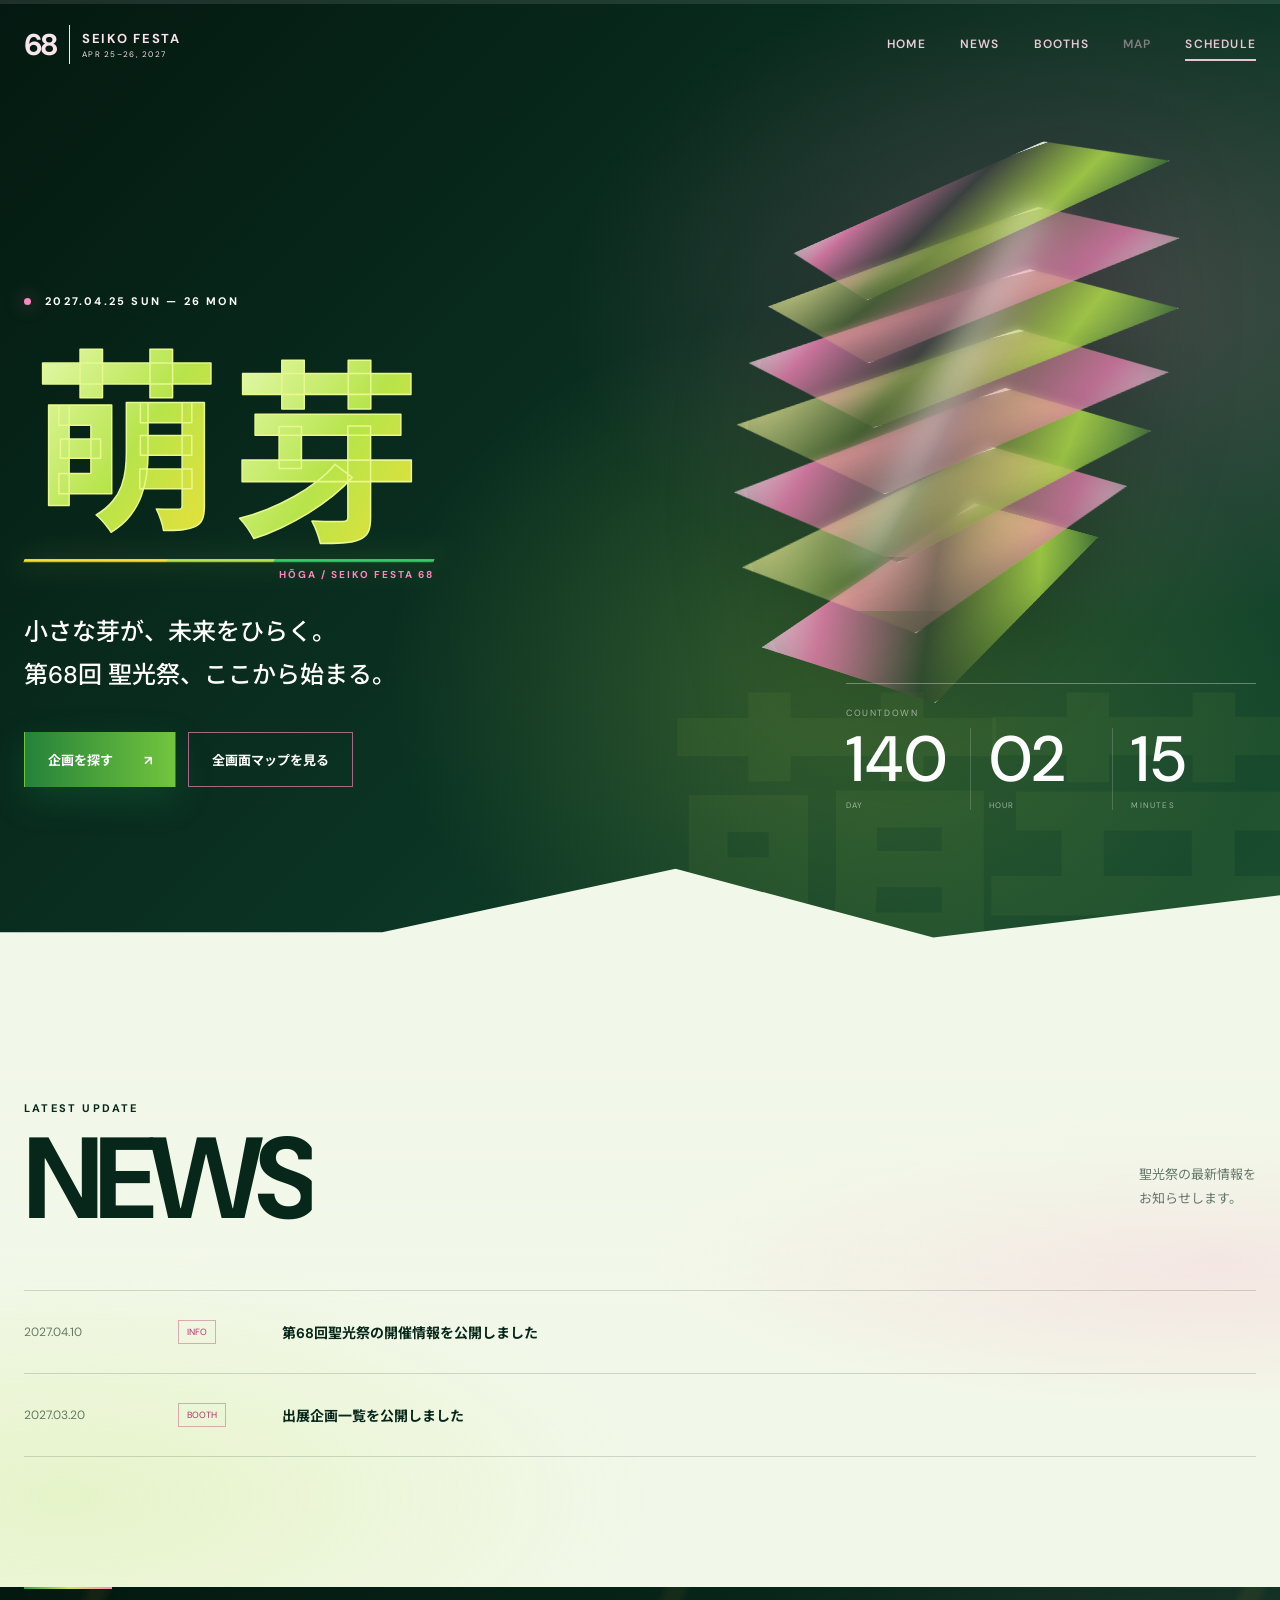
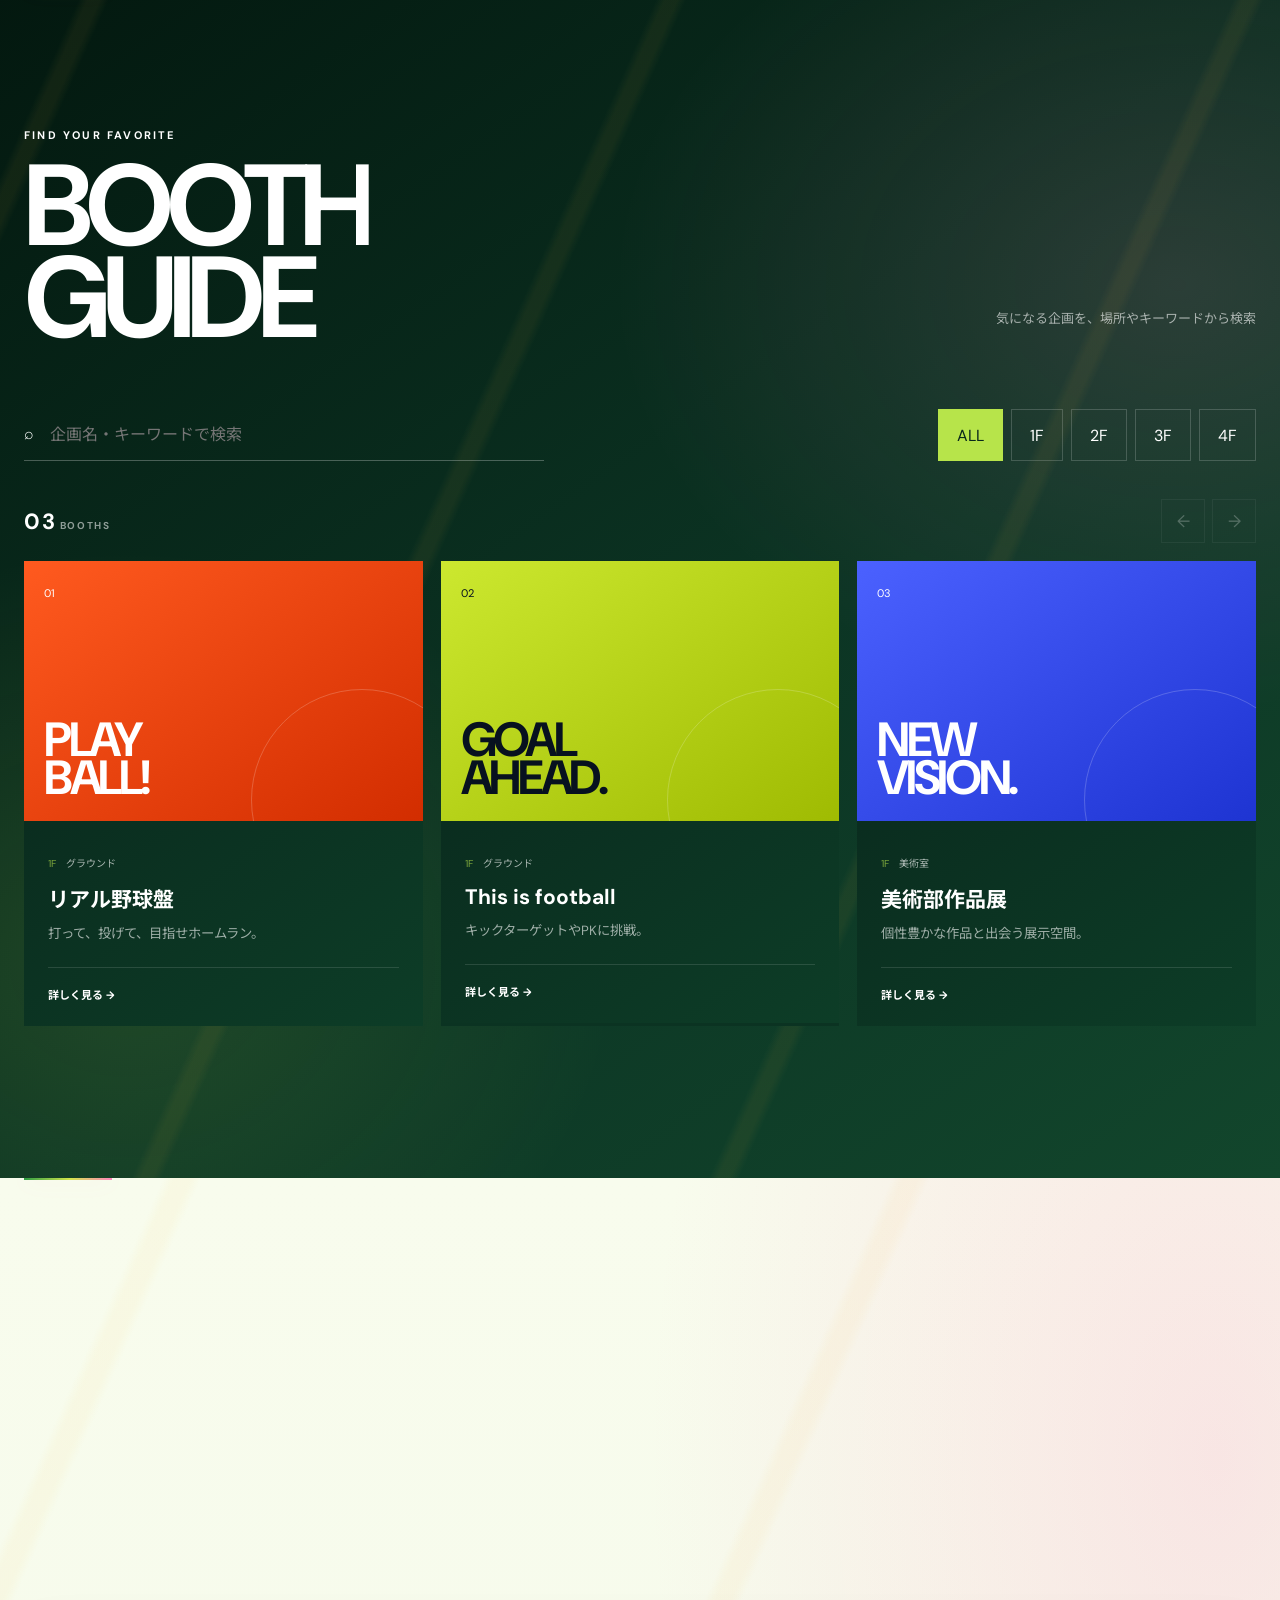
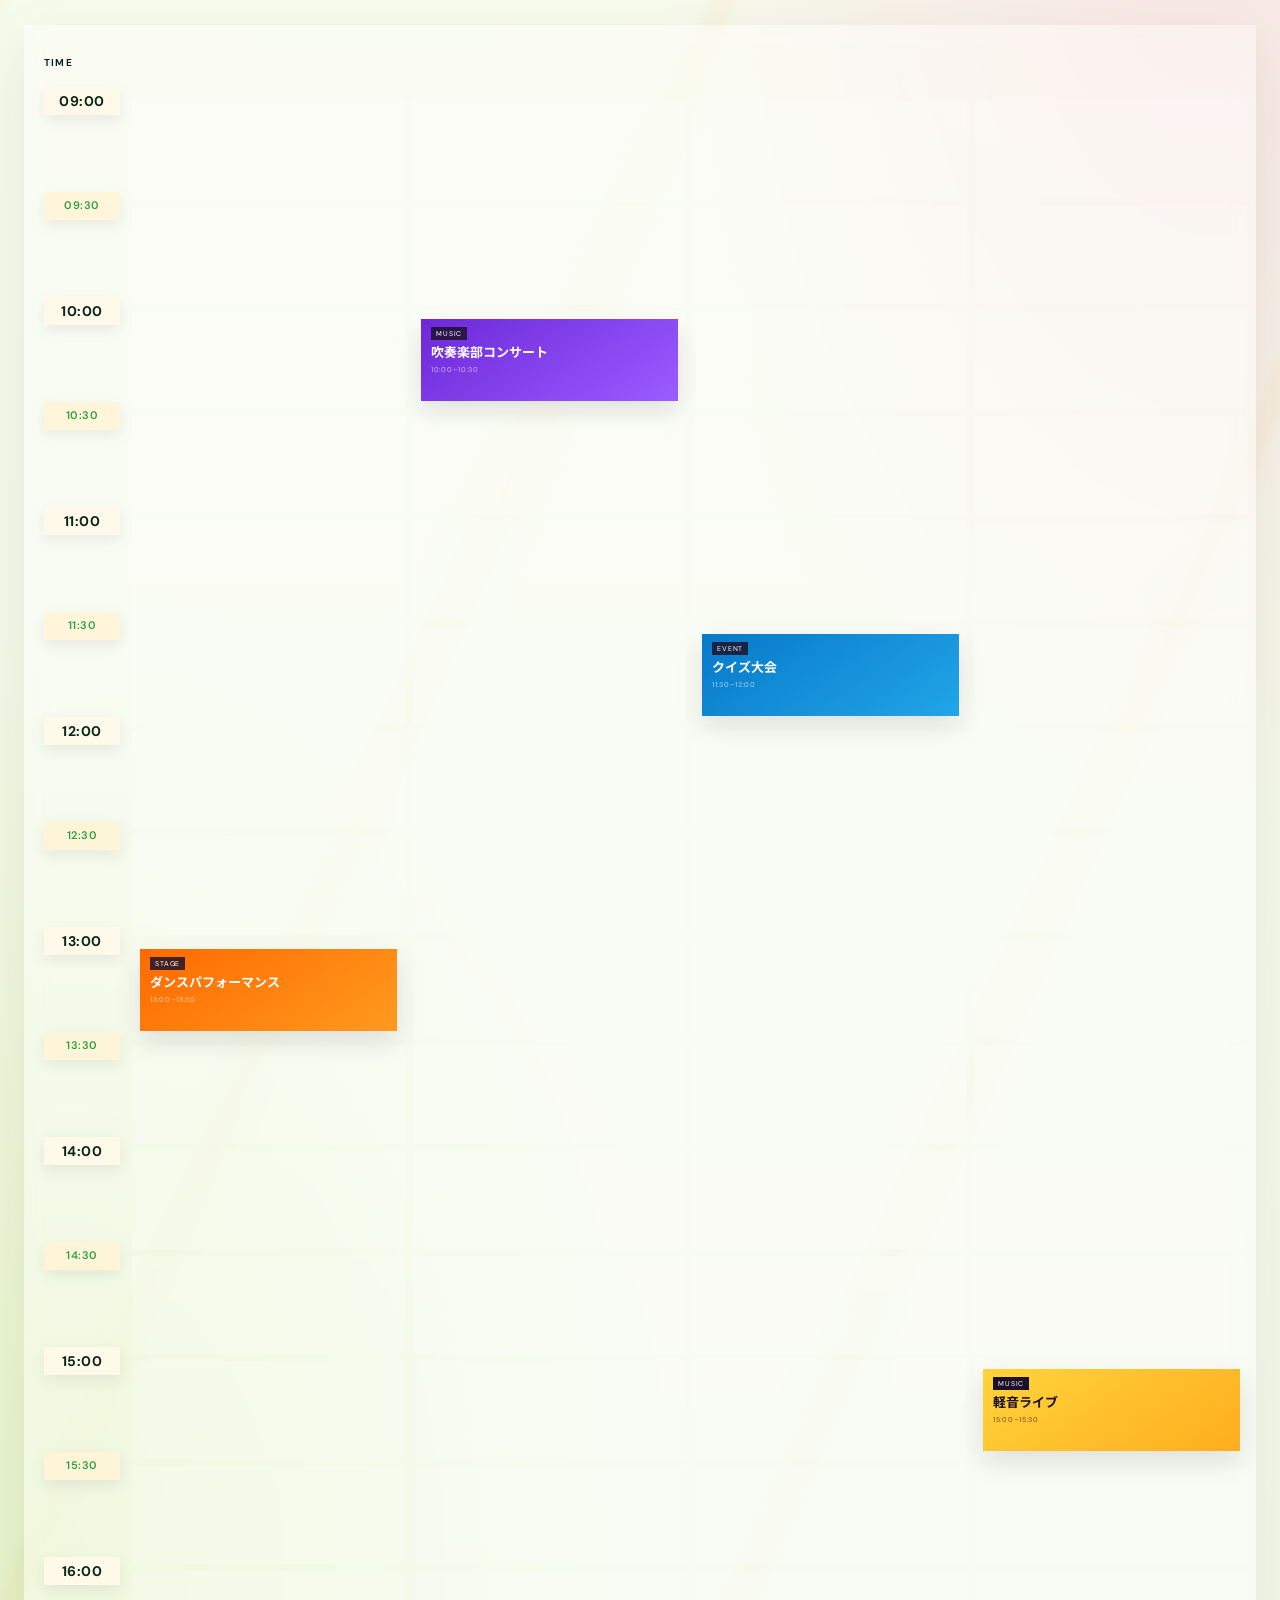
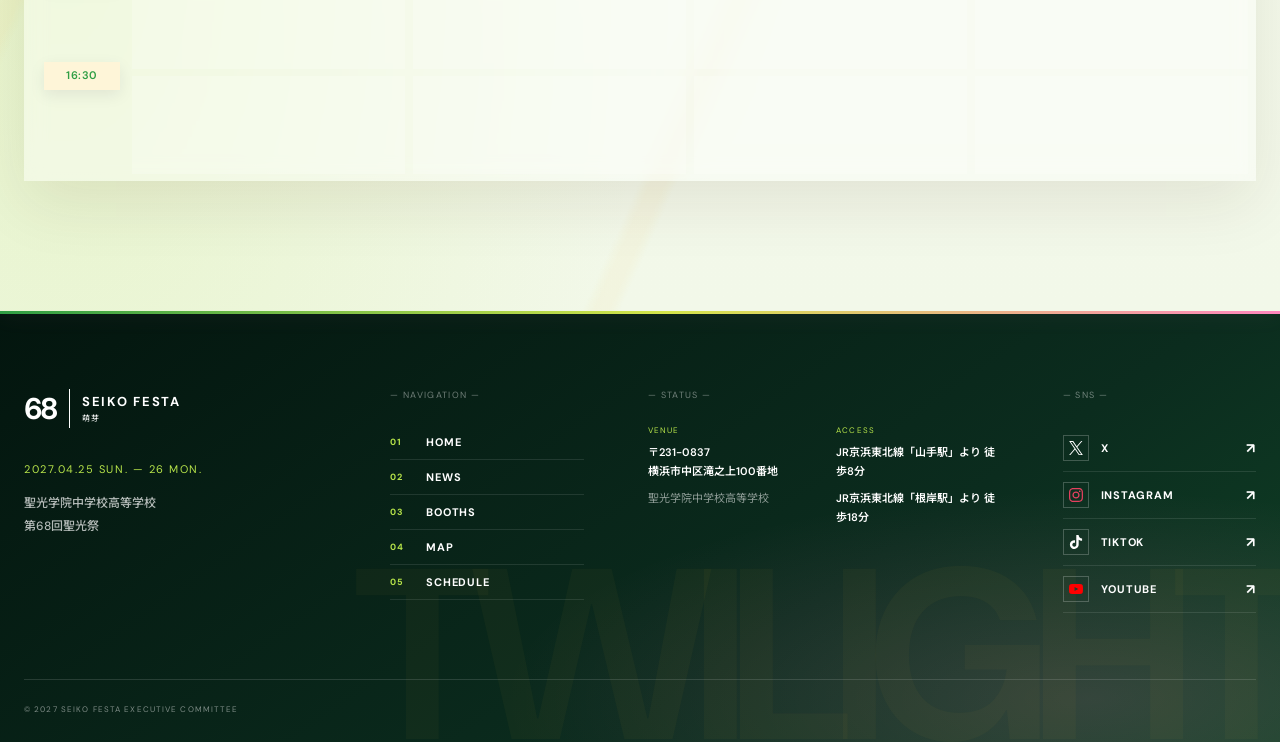
==== commit eed04fb1: "現在の手元のサイトファイルを反映" ====
--- a/index.html
+++ b/index.html
@@ -9,7 +9,7 @@
   <link rel="preconnect" href="https://fonts.googleapis.com">
   <link rel="preconnect" href="https://fonts.gstatic.com" crossorigin>
   <link href="https://fonts.googleapis.com/css2?family=DM+Sans:wght@400;500;600;700&family=Noto+Sans+JP:wght@400;500;600;700&display=swap" rel="stylesheet">
-  <link rel="stylesheet" href="style.css?v=hoga-write-1">
+  <link rel="stylesheet" href="style.css?v=angular-cover-2">
   <script src="site-data.js"></script>
 </head>
 <body>
@@ -26,7 +26,13 @@
 
   <main>
     <section class="hero" id="home">
-      <div class="hero-orbit" aria-hidden="true"><span></span><span></span><span></span></div>
+      <div class="hero-orbit hoga-sculpture" aria-hidden="true">
+        <div class="sculpture-fins">
+          <i style="--fin:0"></i><i style="--fin:1"></i><i style="--fin:2"></i>
+          <i style="--fin:3"></i><i style="--fin:4"></i><i style="--fin:5"></i><i style="--fin:6"></i>
+        </div>
+        <div class="sculpture-glint"></div>
+      </div>
       <div class="hero-copy reveal">
         <p class="eyebrow"><i></i> 2027.04.25 SUN — 26 MON</p>
         <h1 class="hoga-logo hoga-writing" aria-label="萌芽">
@@ -57,10 +63,12 @@
         <div id="countdown"><span class="countdown-unit"><strong>--</strong><small>DAY</small></span><span class="countdown-unit"><strong>--</strong><small>HOUR</small></span><span class="countdown-unit"><strong>--</strong><small>MINUTES</small></span></div>
         <p class="countdown-ended" id="countdown-ended" hidden>聖光祭は閉幕しました</p>
       </div>
-      <a class="scroll-cue" href="#news">SCROLL <span>↓</span></a>
     </section>
 
     <section class="section news-section" id="news">
+      <svg class="news-boundary" viewBox="0 0 1440 180" preserveAspectRatio="none" aria-hidden="true" focusable="false" xmlns="http://www.w3.org/2000/svg">
+        <path fill="#f2f8e9" d="M0 105 L430 105 L760 24 L1050 112 L1440 58 V180 H0 Z"/>
+      </svg>
       <header class="section-head reveal"><div><p class="eyebrow">LATEST UPDATE</p><h2>NEWS</h2></div><p>聖光祭の最新情報を<br>お知らせします。</p></header>
       <div class="news-list reveal" id="news-list"></div>
     </section>
@@ -110,6 +118,7 @@
   </footer>
   <button class="back-to-top" id="back-to-top" type="button" aria-label="ページ上部へ戻る"><span>↑</span><small>TOP</small></button>
   <script>
+    if ('scrollRestoration' in history) history.scrollRestoration = 'auto';
     const siteData = window.SITE_DATA;
     const escapeHTML = value => String(value).replace(/[&<>'"]/g, character => ({'&':'&amp;','<':'&lt;','>':'&gt;',"'":'&#39;','"':'&quot;'}[character]));
     const validColor = value => /^#[0-9a-f]{6}$/i.test(value || '') ? value : '#ff5a1f';
@@ -160,6 +169,13 @@
       toggle.setAttribute('aria-expanded', 'false');
       toggle.setAttribute('aria-label', 'メニューを開く');
     }));
+    function returnHome(event) {
+      if (event.button !== 0 || event.metaKey || event.ctrlKey || event.shiftKey || event.altKey) return;
+      event.preventDefault();
+      window.scrollTo({ top: 0, behavior: reduceMotion ? 'auto' : 'smooth' });
+      history.replaceState(null, '', '#home');
+    }
+    document.querySelectorAll('a[href="#home"]').forEach(link => link.addEventListener('click', returnHome));
     document.addEventListener('keydown', event => {
       if (event.key !== 'Escape') return;
       nav.classList.remove('open');
@@ -250,7 +266,9 @@
 
     const progressBar = document.querySelector('#scroll-progress-bar');
     const backToTop = document.querySelector('#back-to-top');
+    const hero = document.querySelector('.hero');
     const heroOrbit = document.querySelector('.hero-orbit');
+    const reduceMotion = window.matchMedia('(prefers-reduced-motion: reduce)').matches;
     let scrollTicking = false;
 
     function updateScrollEffects() {
@@ -259,6 +277,10 @@
       progressBar.style.transform = `scaleX(${scrollRange > 0 ? scrollTop / scrollRange : 0})`;
       backToTop.classList.toggle('visible', scrollTop > 650);
       if (heroOrbit) heroOrbit.style.transform = `translate3d(0, ${Math.min(scrollTop * .12, 90)}px, 0)`;
+      if (hero && !reduceMotion) {
+        const coverProgress = Math.min(1, scrollTop / Math.max(window.innerHeight * .9, 1));
+        hero.style.setProperty('--hero-light', String(1 - coverProgress * .28));
+      }
       scrollTicking = false;
     }
 
@@ -277,6 +299,28 @@
     const timeToMinutes = time => { const [hours, minutes] = time.split(':').map(Number); return hours * 60 + minutes; };
     const minutesToTime = minutes => `${String(Math.floor(minutes / 60)).padStart(2, '0')}:${String(minutes % 60).padStart(2, '0')}`;
     const scheduleEndTime = event => event[4] || minutesToTime(timeToMinutes(event[0]) + 30);
+    let scheduleRevealObserver;
+    function animateSchedule() {
+      scheduleRevealObserver?.disconnect();
+      const items = [...document.querySelectorAll('#timeline .schedule-reveal')];
+      if (!('IntersectionObserver' in window) || window.matchMedia('(prefers-reduced-motion: reduce)').matches) return;
+      scheduleRevealObserver = new IntersectionObserver(entries => {
+        const visible = entries.filter(entry => entry.isIntersecting);
+        if (!visible.length) return;
+        const firstRow = Math.min(...visible.map(entry => Number(entry.target.dataset.waveRow)));
+        visible.forEach(({ target }) => {
+          const diagonal = Number(target.dataset.waveRow) - firstRow + Number(target.dataset.waveCol);
+          target.style.setProperty('--wave-delay', `${Math.min(diagonal * 85, 680)}ms`);
+          target.classList.remove('wave-pending');
+          target.classList.add('wave-shown');
+          scheduleRevealObserver.unobserve(target);
+        });
+      }, { threshold: .08 });
+      items.forEach(item => {
+        item.classList.add('wave-pending');
+        scheduleRevealObserver.observe(item);
+      });
+    }
     function renderSchedule(day) {
       const events = schedule[day] || [];
       const allEvents = Object.values(schedule).flat();
@@ -284,16 +328,17 @@
       const firstMinute = allMinutes.length ? Math.floor(Math.min(...allMinutes) / 30) * 30 : 540;
       const lastMinute = allMinutes.length ? Math.ceil(Math.max(...allMinutes) / 30) * 30 : 960;
       const timeSlots = Array.from({ length: Math.floor((lastMinute - firstMinute) / 30) + 1 }, (_, index) => firstMinute + index * 30);
-      const rows = timeSlots.map(slotMinute => {
+      const rows = timeSlots.map((slotMinute, rowIndex) => {
         const time = minutesToTime(slotMinute);
         const cells = scheduleVenues.map(venue => {
           const matched = events.filter(event => { const eventMinute = timeToMinutes(event[0]); return eventMinute >= slotMinute && eventMinute < slotMinute + 30 && normalizeVenue(event[2]) === venue; });
           const venueIndex = scheduleVenues.indexOf(venue);
-          return `<td>${matched.map(event => `<article class="schedule-event venue-${venueIndex}"><span>${escapeHTML(event[3])}</span><h3>${escapeHTML(event[1])}</h3><small>${escapeHTML(event[0])}–${escapeHTML(scheduleEndTime(event))}</small></article>`).join('')}</td>`;
+          return `<td>${matched.map(event => `<article class="schedule-event venue-${venueIndex} schedule-reveal" data-wave-row="${rowIndex + 1}" data-wave-col="${venueIndex + 1}"><span>${escapeHTML(event[3])}</span><h3>${escapeHTML(event[1])}</h3><small>${escapeHTML(event[0])}–${escapeHTML(scheduleEndTime(event))}</small></article>`).join('')}</td>`;
         }).join('');
         return `<tr><th scope="row"><time class="${slotMinute % 60 === 30 ? 'half-hour' : 'on-hour'}">${escapeHTML(time)}</time></th>${cells}</tr>`;
       }).join('');
-      document.querySelector('#timeline').innerHTML = events.length ? `<div class="schedule-table-wrap"><table class="schedule-grid"><thead><tr><th scope="col">TIME</th>${scheduleVenues.map((venue, index) => `<th scope="col" class="venue-head-${index}">${escapeHTML(venue)}</th>`).join('')}</tr></thead><tbody>${rows}</tbody></table></div>` : '<p class="schedule-empty">この日の予定はまだありません。</p>';
+      document.querySelector('#timeline').innerHTML = events.length ? `<div class="schedule-table-wrap"><table class="schedule-grid"><thead><tr><th scope="col">TIME</th>${scheduleVenues.map((venue, index) => `<th scope="col" class="venue-head-${index} schedule-reveal" data-wave-row="0" data-wave-col="${index + 1}">${escapeHTML(venue)}</th>`).join('')}</tr></thead><tbody>${rows}</tbody></table></div>` : '<p class="schedule-empty">この日の予定はまだありません。</p>';
+      animateSchedule();
     }
     renderSchedule('day1');
     document.querySelectorAll('.day-tabs button').forEach(button => button.addEventListener('click', () => {
--- a/style.css
+++ b/style.css
@@ -295,3 +295,47 @@
 @keyframes hoga-sign-caption{from{opacity:0;transform:translateY(5px)}to{opacity:1;transform:none}}
 @media(max-width:760px){.hero .hoga-logo.hoga-writing{width:min(84vw,400px);margin-top:48px}.hoga-writing small{font-size:9px}}
 @media(prefers-reduced-motion:reduce){.hoga-writing .hoga-outline,.hoga-writing .hoga-ink,.hero .hoga-writing::before,.hoga-writing small{animation:none!important}.hoga-writing .hoga-outline{stroke-dashoffset:0}.hoga-writing .hoga-ink{fill-opacity:1}}
+
+/* Green / yellow / pink lighting. Exhibition and venue colors stay independent. */
+:root{--pink:#ff86be;--pink-deep:#b82f6a}
+.hero{background:radial-gradient(ellipse at 85% 30%,rgba(255,134,190,.23),transparent 34%),radial-gradient(ellipse at 65% 68%,rgba(210,237,75,.2),transparent 38%),linear-gradient(135deg,#041911,#0b3424 56%,#1b5030)}
+.dark{background:radial-gradient(ellipse at 92% 25%,rgba(255,134,190,.13),transparent 34%),radial-gradient(ellipse at 10% 82%,rgba(183,228,74,.12),transparent 30%),linear-gradient(145deg,#03180f,#0c3524 58%,#12462c)}
+.news-section,.schedule-section{background:radial-gradient(ellipse at 95% 12%,rgba(255,134,190,.19),transparent 33%),radial-gradient(ellipse at 5% 85%,rgba(183,228,74,.2),transparent 34%),linear-gradient(180deg,#f8fced,#f2f8e9)}
+.site-footer{background:radial-gradient(ellipse at 85% 90%,rgba(255,134,190,.16),transparent 38%),linear-gradient(145deg,#03150e,#0b2c1e 65%,#104126)}
+.site-footer::after,.section::after{background:linear-gradient(90deg,#2f9e44,#d4e54b 52%,var(--pink));box-shadow:0 0 22px rgba(255,134,190,.2)}
+.hero .eyebrow i{background:var(--pink);box-shadow:0 0 18px rgba(255,134,190,.65)}
+.btn.ghost{border-color:rgba(255,134,190,.65)}.btn.ghost:hover{background:rgba(255,134,190,.13)}
+.hoga-writing small{color:var(--pink)}
+.footer-column>a:hover,.back-to-top:hover{color:var(--pink)}
+.news-list .tag{border-color:rgba(184,47,106,.38);color:var(--pink-deep)}
+
+/* Kinetic folded planes: a dimensional, non-representational helix. */
+.hero-orbit.hoga-sculpture{position:absolute;top:11%;right:3vw;width:min(44vw,620px);height:clamp(320px,62vh,600px);perspective:1000px;overflow:visible;filter:drop-shadow(0 30px 44px rgba(0,0,0,.3));opacity:1;pointer-events:none}
+.hero-orbit.hoga-sculpture::before,.hero-orbit.hoga-sculpture::after{display:none}
+.sculpture-fins{position:absolute;inset:3% 8% 4%;transform-style:preserve-3d;animation:hoga-sculpture-turn 15s ease-in-out infinite alternate}
+.sculpture-fins i{position:absolute;left:4%;top:calc(3% + var(--fin) * 12%);width:92%;height:30%;border:1px solid rgba(255,255,255,.56);background:linear-gradient(135deg,rgba(255,255,255,.88),rgba(255,134,190,.75) 18%,rgba(255,134,190,.08) 43%,rgba(183,228,74,.8) 72%,rgba(31,144,83,.3));clip-path:polygon(0 25%,70% 0,100% 62%,28% 100%);transform:rotateY(calc(-36deg + var(--fin) * 12deg)) rotateX(36deg) rotateZ(-16deg);box-shadow:inset 0 3px 0 rgba(255,255,255,.8),inset 0 -25px 45px rgba(3,38,23,.35);backdrop-filter:blur(5px);animation:hoga-fin-breathe 6s ease-in-out calc(var(--fin) * -.55s) infinite alternate}
+.sculpture-fins i:nth-child(even){background:linear-gradient(145deg,rgba(255,249,167,.9),rgba(183,228,74,.22) 35%,rgba(255,134,190,.68) 74%,rgba(255,255,255,.8))}
+.sculpture-glint{position:absolute;inset:18% 8%;background:linear-gradient(115deg,transparent 43%,rgba(255,255,255,.45) 49%,rgba(255,134,190,.2) 52%,transparent 58%);mix-blend-mode:screen;filter:blur(14px);animation:hoga-glint 7s ease-in-out infinite;pointer-events:none}
+@keyframes hoga-sculpture-turn{from{transform:rotateX(-8deg) rotateY(-24deg) rotateZ(-7deg) translateY(-8px)}to{transform:rotateX(9deg) rotateY(23deg) rotateZ(7deg) translateY(12px)}}
+@keyframes hoga-fin-breathe{from{translate:0 -5px;opacity:.72}to{translate:0 7px;opacity:1}}
+@keyframes hoga-glint{0%,100%{transform:translateX(-17%);opacity:.25}50%{transform:translateX(14%);opacity:.8}}
+@media(max-width:760px){.hero-orbit.hoga-sculpture{top:15%;right:-26vw;width:84vw;height:390px;opacity:.55}.sculpture-fins{inset:5% 10%}}
+
+/* Start each diagonal wave only when its content enters the viewport. */
+.schedule-grid .schedule-reveal{animation:none}
+.schedule-grid .schedule-reveal.wave-pending{opacity:0}
+.schedule-grid .schedule-reveal.wave-shown{animation:schedule-diagonal-in .68s cubic-bezier(.16,.8,.2,1) var(--wave-delay,0ms) both}
+@keyframes schedule-diagonal-in{from{opacity:0;transform:translate3d(-12px,-16px,0) scale(.96)}to{opacity:1;transform:none}}
+@media(prefers-reduced-motion:reduce){.sculpture-fins,.sculpture-fins i,.sculpture-glint{animation:none!important}.schedule-grid .schedule-reveal{opacity:1!important;transform:none!important;animation:none!important}}
+
+/* A short natural scroll, then a single angular plane covers the hero. */
+main{position:relative;overflow:visible;background:#041911}
+.hero{--hero-drift:clamp(70px,10svh,120px);position:sticky;top:calc(0px - var(--hero-drift));min-height:calc(100svh + var(--hero-drift));z-index:0;filter:brightness(var(--hero-light,1));will-change:filter}
+.hero .countdown-card{bottom:calc(90px + var(--hero-drift))}
+.hero+.news-section{margin-top:0;padding-top:100px;border-radius:0;box-shadow:none;overflow:visible;z-index:2;background:linear-gradient(180deg,#f2f8e9 0px,#f2f8e9 64px,transparent 320px),radial-gradient(ellipse at 95% 45%,rgba(255,134,190,.19),transparent 33%),radial-gradient(ellipse at 5% 85%,rgba(183,228,74,.2),transparent 34%),#f2f8e9;background-size:auto;animation:none}
+.hero+.news-section::before,.hero+.news-section::after{display:none}
+.news-boundary{position:absolute;left:0;bottom:calc(100% - 1px);display:block;width:100%;height:clamp(100px,11vw,160px);overflow:hidden;pointer-events:none;filter:none}
+.hero~.section{z-index:2}
+.site-footer{position:relative;z-index:3}
+@media(max-width:760px){.hero .countdown-card{bottom:auto}.hero+.news-section{padding-top:78px}.news-boundary{height:96px}}
+@media(prefers-reduced-motion:reduce){.hero{filter:none!important;will-change:auto}}
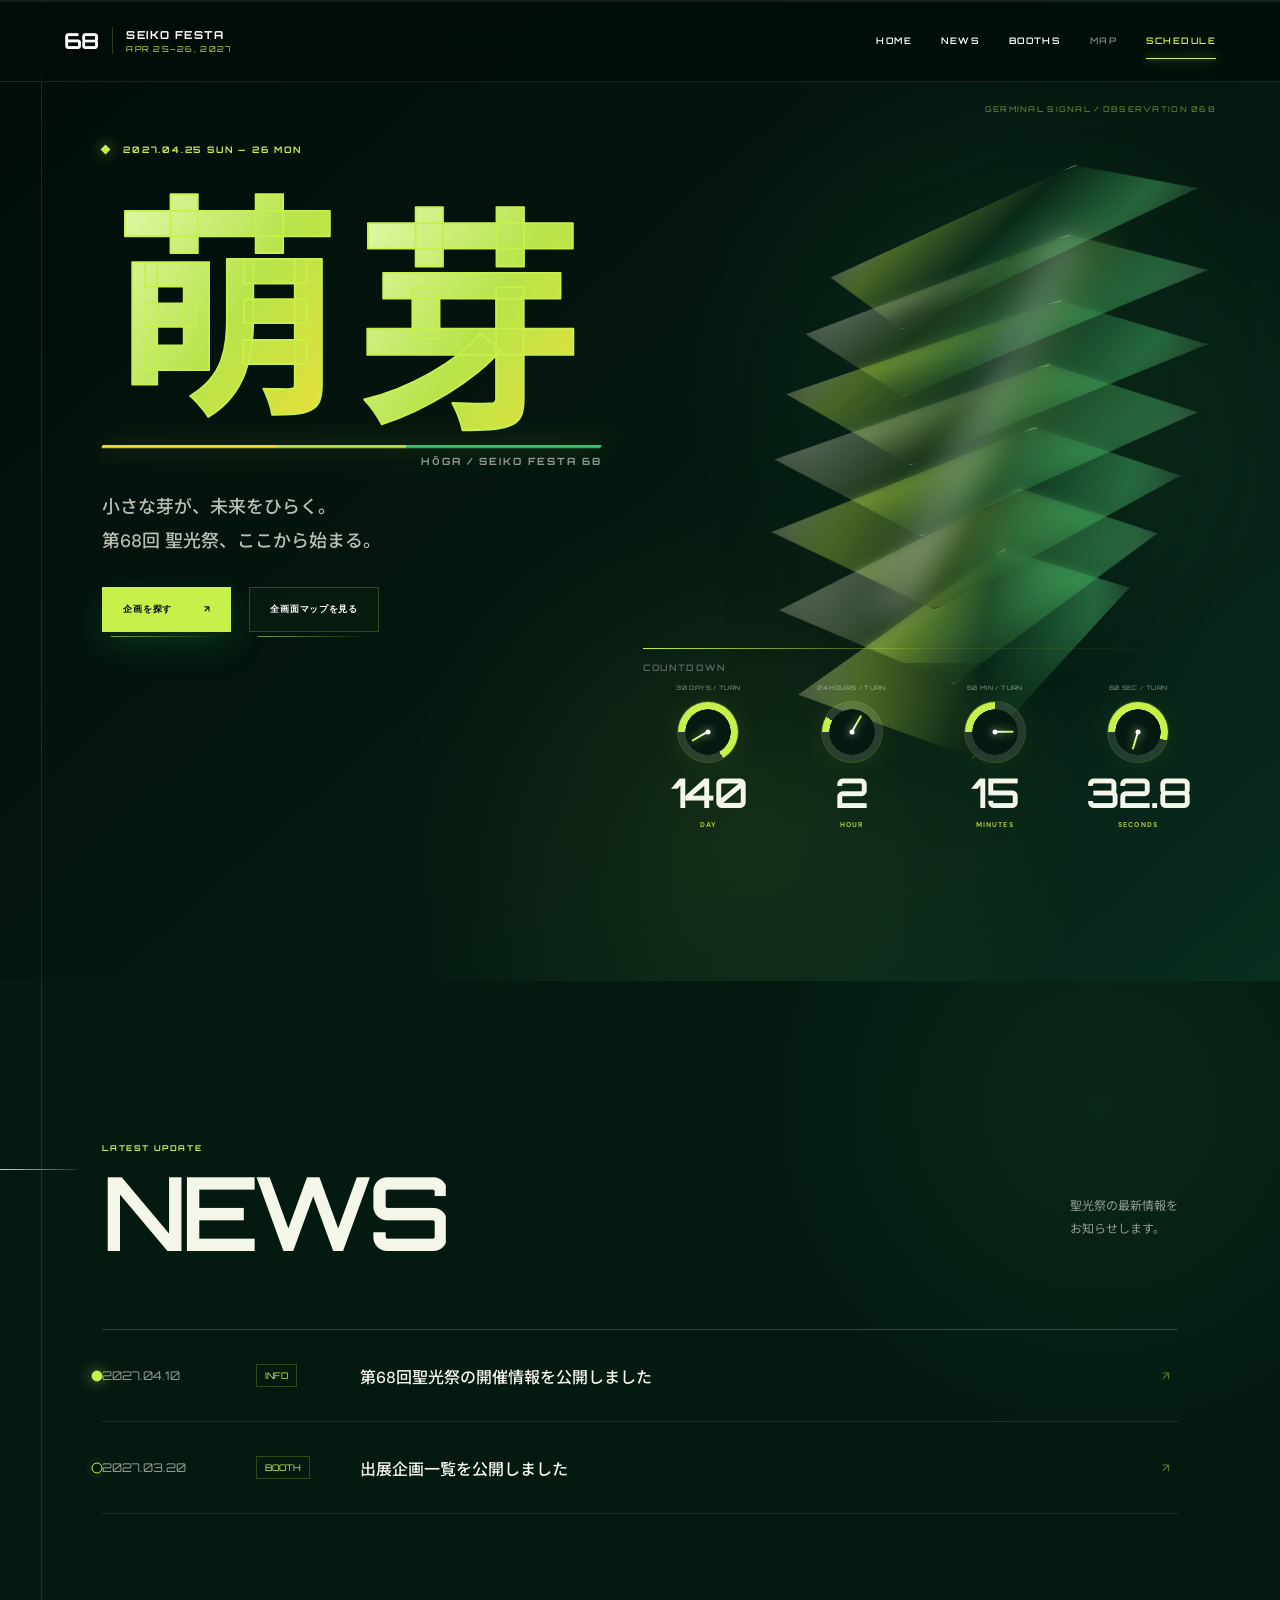
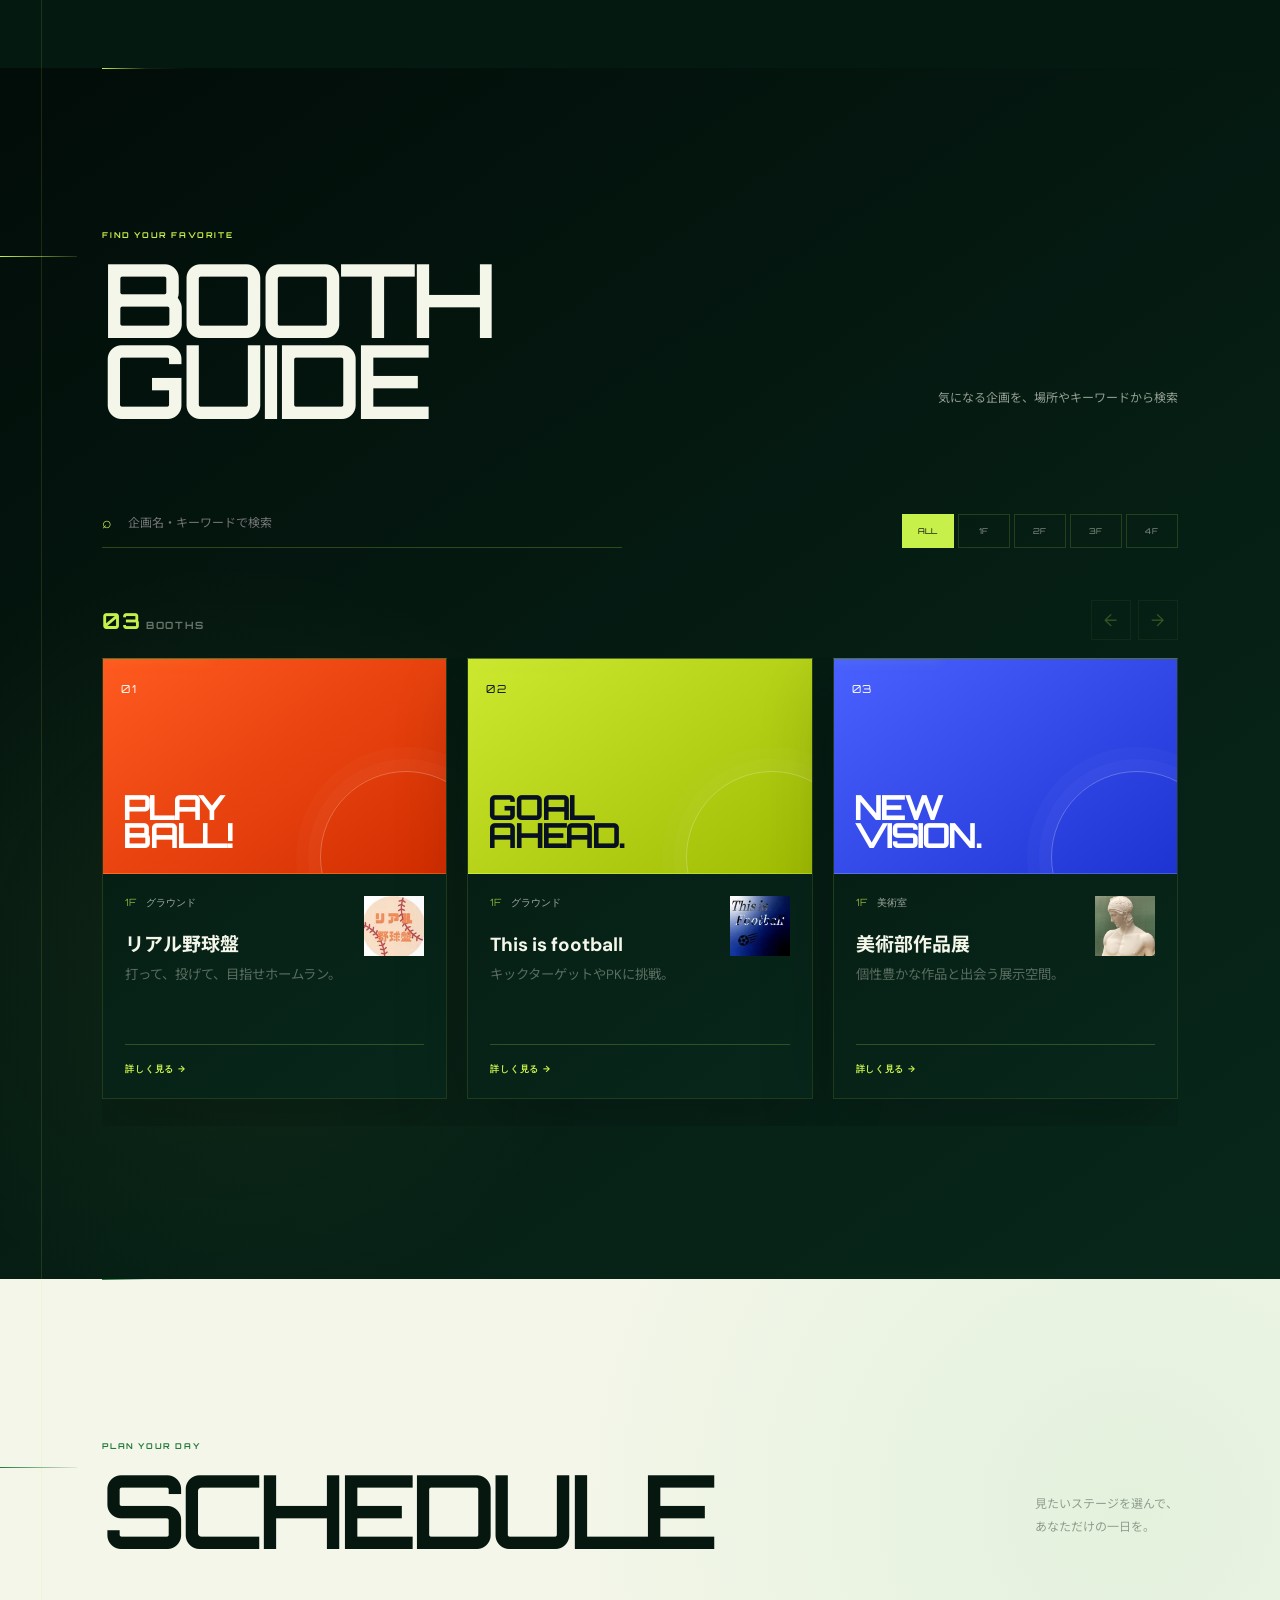
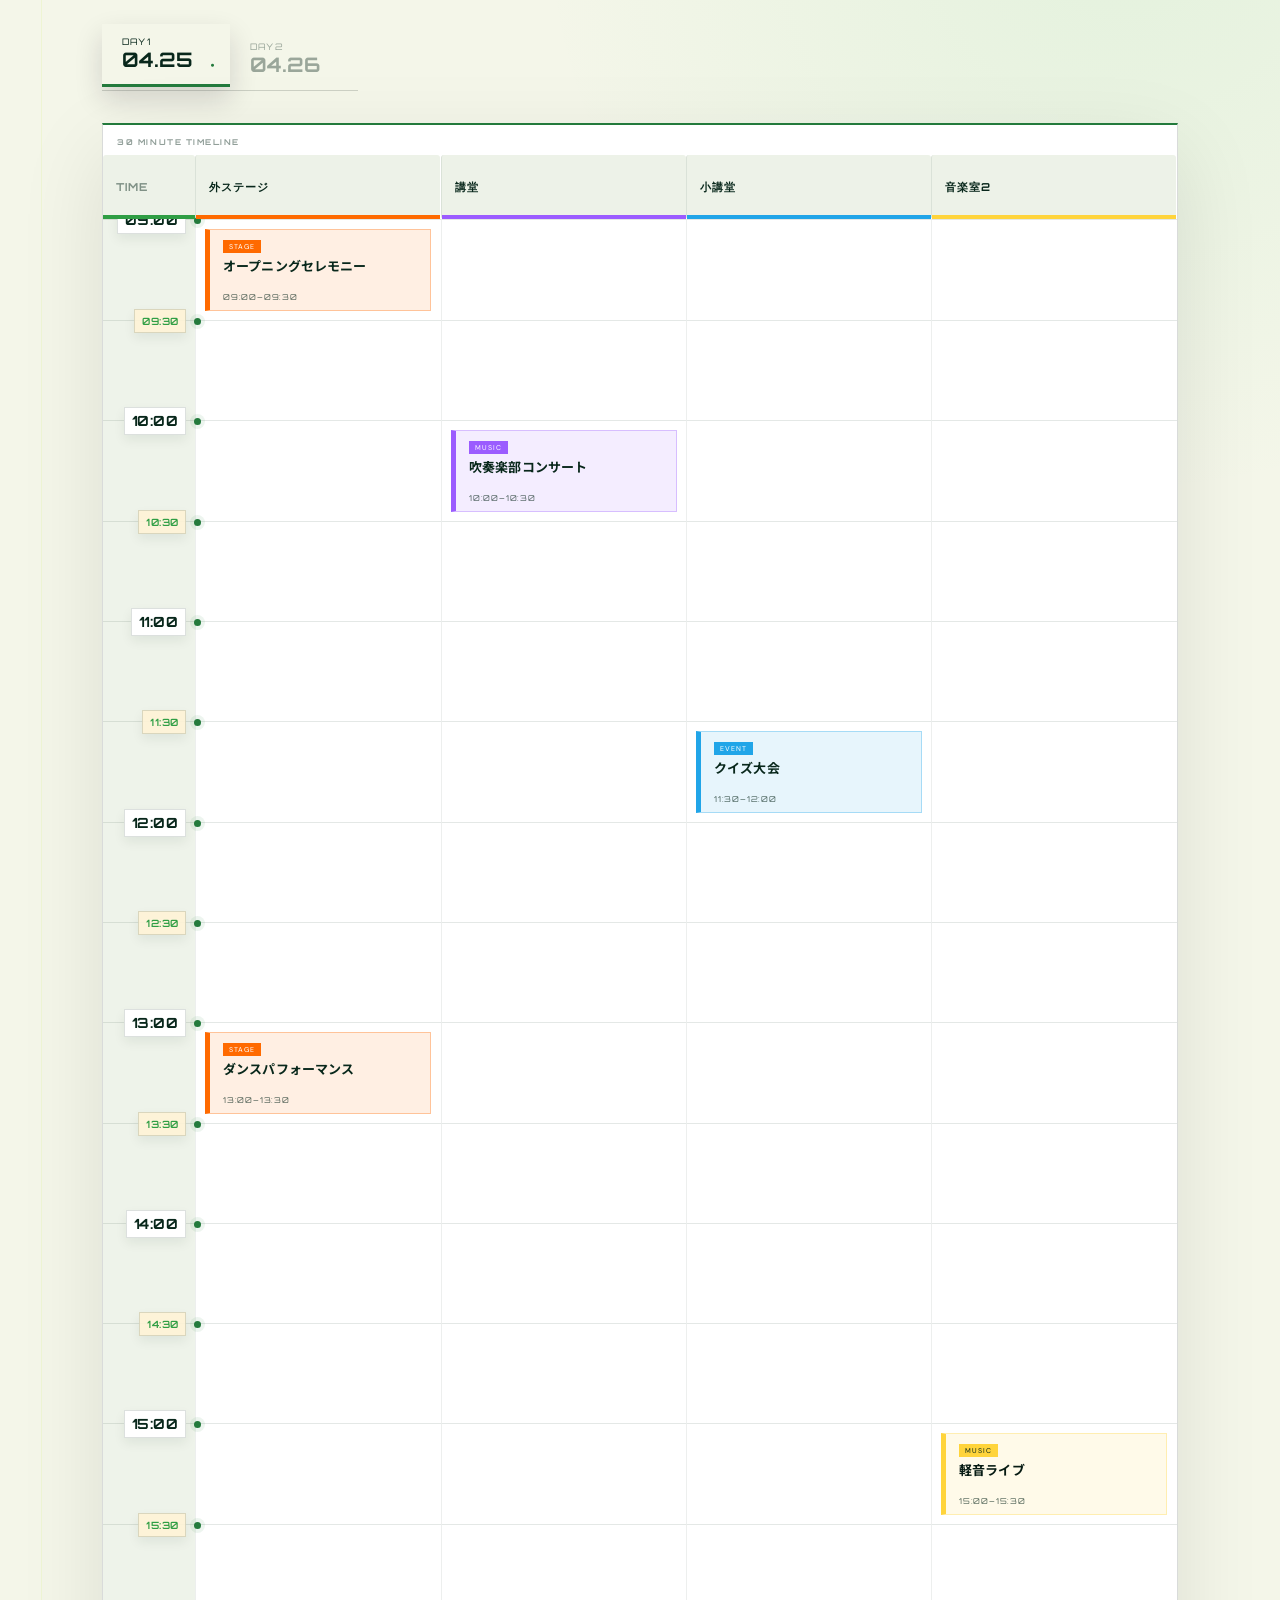
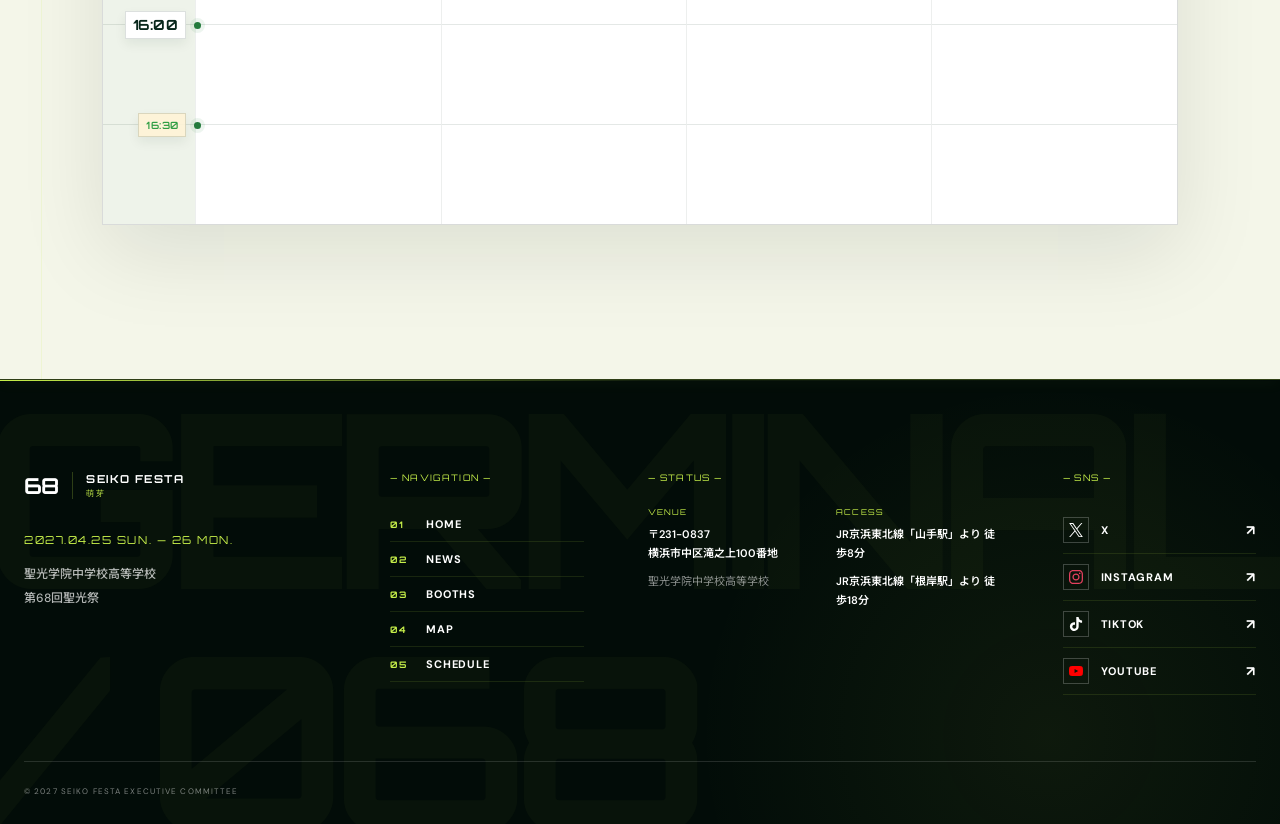
==== commit e4f7f956: "サイト全体をGERMINAL SIGNALデザインに刷新" ====
--- a/index.html
+++ b/index.html
@@ -8,11 +8,11 @@
   <title>68th SEIKO FESTA</title>
   <link rel="preconnect" href="https://fonts.googleapis.com">
   <link rel="preconnect" href="https://fonts.gstatic.com" crossorigin>
-  <link href="https://fonts.googleapis.com/css2?family=DM+Sans:wght@400;500;600;700&family=Noto+Sans+JP:wght@400;500;600;700&display=swap" rel="stylesheet">
-  <link rel="stylesheet" href="style.css?v=angular-cover-2">
+  <link href="https://fonts.googleapis.com/css2?family=DM+Sans:wght@400;500;600;700&family=Noto+Sans+JP:wght@400;500;600;700&family=Orbitron:wght@500;600;700&display=swap" rel="stylesheet">
+  <link rel="stylesheet" href="style.css?v=germinal-signal-1">
   <script src="site-data.js"></script>
 </head>
-<body>
+<body class="signal-theme">
   <div class="scroll-progress" aria-hidden="true"><span id="scroll-progress-bar"></span></div>
   <header class="site-header">
     <a class="brand" href="#home" aria-label="聖光祭 ホーム">
@@ -59,9 +59,14 @@
         <div class="hero-actions"><a class="btn primary" href="#booths">企画を探す <b>↗</b></a><a class="btn ghost" href="map.html">全画面マップを見る</a></div>
       </div>
       <div class="countdown-card reveal" aria-label="開催までのカウントダウン">
-        <p>COUNTDOWN</p>
-        <div id="countdown"><span class="countdown-unit"><strong>--</strong><small>DAY</small></span><span class="countdown-unit"><strong>--</strong><small>HOUR</small></span><span class="countdown-unit"><strong>--</strong><small>MINUTES</small></span></div>
-        <p class="countdown-ended" id="countdown-ended" hidden>聖光祭は閉幕しました</p>
+        <p id="countdown-label">COUNTDOWN</p>
+        <div id="countdown">
+          <span class="countdown-unit" data-unit="day"><i class="clock-scale">30 DAYS / TURN</i><i class="clock-face"><i class="clock-hand"></i></i><strong>--</strong><small>DAY</small></span>
+          <span class="countdown-unit" data-unit="hour"><i class="clock-scale">24 HOURS / TURN</i><i class="clock-face"><i class="clock-hand"></i></i><strong>--</strong><small>HOUR</small></span>
+          <span class="countdown-unit" data-unit="minute"><i class="clock-scale">60 MIN / TURN</i><i class="clock-face"><i class="clock-hand"></i></i><strong>--</strong><small>MINUTES</small></span>
+          <span class="countdown-unit" data-unit="second"><i class="clock-scale">60 SEC / TURN</i><i class="clock-face"><i class="clock-hand"></i></i><strong>--.-</strong><small>SECONDS</small></span>
+        </div>
+        <p class="countdown-ended" id="countdown-ended" role="status" hidden>聖光祭は閉幕しました</p>
       </div>
     </section>
 
@@ -124,36 +129,64 @@
     const validColor = value => /^#[0-9a-f]{6}$/i.test(value || '') ? value : '#ff5a1f';
     const shadeColor = (hex, amount) => '#' + [1,3,5].map(index => Math.max(0, Math.min(255, parseInt(hex.slice(index,index+2),16) + amount)).toString(16).padStart(2,'0')).join('');
     const textColor = hex => { const value = validColor(hex); const r=parseInt(value.slice(1,3),16),g=parseInt(value.slice(3,5),16),b=parseInt(value.slice(5,7),16); return (r*299+g*587+b*114)/1000 > 155 ? '#07111f' : '#ffffff'; };
+    const safeImage = value => /^(data:image\/(?:png|jpeg|webp|avif|gif|svg\+xml);base64,|https?:\/\/|(?:\.\.?\/)?[^<>"']+\.(?:png|jpe?g|webp|avif|gif|svg)(?:\?[^<>"']*)?$)/i.test(value || '') ? value : '';
 
     document.querySelector('#news-list').innerHTML = siteData.news.map(item => `
       <article><time>${escapeHTML(item.date.replaceAll('-', '.'))}</time><span class="tag">${escapeHTML(item.tag)}</span><b>${escapeHTML(item.title)}</b></article>
     `).join('');
 
-    document.querySelector('#booth-grid').innerHTML = siteData.booths.map((item, index) => `
+    document.querySelector('#booth-grid').innerHTML = siteData.booths.map((item, index) => {
+      const logo = safeImage(item.logo);
+      return `
       <article id="${escapeHTML(item.id)}" data-floor="${escapeHTML(item.floor)}" data-search="${escapeHTML([item.title,item.description,item.place,item.keywords].join(' '))}">
         <div class="card-art" style="background:linear-gradient(145deg,${validColor(item.color)},${shadeColor(validColor(item.color),-45)});color:${textColor(item.color)}"><span>${String(index + 1).padStart(2, '0')}</span><b>${escapeHTML(item.catchcopy).replaceAll(' ', '<br>')}</b></div>
-        <div class="card-body"><p><span>${escapeHTML(item.floor)}</span> ${escapeHTML(item.place)}</p><h3>${escapeHTML(item.title)}</h3><small>${escapeHTML(item.description)}</small><a href="booth.html?id=${encodeURIComponent(item.id)}">詳しく見る →</a></div>
+        <div class="card-body"><div class="card-body-main"><div class="booth-card-copy"><p><span>${escapeHTML(item.floor)}</span> ${escapeHTML(item.place)}</p><h3>${escapeHTML(item.title)}</h3><small>${escapeHTML(item.description)}</small></div>${logo ? `<div class="booth-card-logo"><img src="${escapeHTML(logo)}" alt="${escapeHTML(item.title)}のロゴ" loading="lazy" decoding="async"></div>` : ''}</div><a href="booth.html?id=${encodeURIComponent(item.id)}">詳しく見る →</a></div>
       </article>
-    `).join('');
-
-    const target = new Date(siteData.settings?.countdownAt || '2027-04-25T09:00');
+    `}).join('');
+
+    function festivalState(settings, now = Date.now()) {
+      const day1Start = new Date(settings?.day1Start || settings?.countdownAt || '2027-04-25T09:00').getTime();
+      const day1End = new Date(settings?.day1End || '2027-04-25T16:00').getTime();
+      const day2Start = new Date(settings?.day2Start || '2027-04-26T09:00').getTime();
+      const day2End = new Date(settings?.day2End || '2027-04-26T16:00').getTime();
+      if (![day1Start,day1End,day2Start,day2End].every(Number.isFinite)) return { mode:'ended', message:'開催日時が未設定です' };
+      if (now < day1Start) return { mode:'countdown', label:'COUNTDOWN', target:day1Start };
+      if (now < day1End) return { mode:'live', message:'聖光祭 開催中' };
+      if (now < day2Start) return { mode:'countdown', label:'明日の開催までお待ちください', target:day2Start };
+      if (now < day2End) return { mode:'live', message:'聖光祭 開催中' };
+      return { mode:'ended', message:'聖光祭は閉幕しました' };
+    }
     function tick() {
-      const distance = target - Date.now();
       const countdown = document.querySelector('#countdown');
       const endedMessage = document.querySelector('#countdown-ended');
-      if (!Number.isFinite(target.getTime()) || distance <= 0) {
+      const label = document.querySelector('#countdown-label');
+      const state = festivalState(siteData.settings);
+      if (state.mode !== 'countdown') {
         countdown.hidden = true;
         endedMessage.hidden = false;
+        endedMessage.textContent = state.message;
+        label.textContent = state.mode === 'live' ? 'FESTIVAL STATUS' : 'COUNTDOWN';
         countdown.closest('.countdown-card').classList.add('is-ended');
         return;
       }
+      const distance = Math.max(0, state.target - Date.now());
       countdown.hidden = false;
       endedMessage.hidden = true;
-      const values = [Math.floor(distance / 864e5), Math.floor(distance / 36e5) % 24, Math.floor(distance / 6e4) % 60];
-      document.querySelectorAll('#countdown strong').forEach((element, index) => element.textContent = String(values[index]).padStart(2, '0'));
+      label.textContent = state.label;
+      countdown.closest('.countdown-card').classList.remove('is-ended');
+      const days = Math.floor(distance / 864e5);
+      const hours = Math.floor(distance / 36e5) % 24;
+      const minutes = Math.floor(distance / 6e4) % 60;
+      const seconds = (distance % 6e4) / 1000;
+      const values = [String(days), String(hours), String(minutes), seconds.toFixed(1)];
+      const progress = [(days % 30) / 30, hours / 24, minutes / 60, seconds / 60];
+      document.querySelectorAll('#countdown .countdown-unit').forEach((unit, index) => {
+        unit.querySelector('strong').textContent = values[index];
+        unit.style.setProperty('--clock-turn', `${progress[index] * 360}deg`);
+      });
     }
     tick();
-    setInterval(tick, 60000);
+    setInterval(tick, 100);
 
     const toggle = document.querySelector('.menu-toggle');
     const nav = document.querySelector('#main-nav');
@@ -274,7 +307,9 @@
     function updateScrollEffects() {
       const scrollTop = window.scrollY;
       const scrollRange = document.documentElement.scrollHeight - window.innerHeight;
-      progressBar.style.transform = `scaleX(${scrollRange > 0 ? scrollTop / scrollRange : 0})`;
+      const pageProgress = scrollRange > 0 ? scrollTop / scrollRange : 0;
+      progressBar.style.transform = `scaleX(${pageProgress})`;
+      document.documentElement.style.setProperty('--signal-progress', `${pageProgress * 100}%`);
       backToTop.classList.toggle('visible', scrollTop > 650);
       if (heroOrbit) heroOrbit.style.transform = `translate3d(0, ${Math.min(scrollTop * .12, 90)}px, 0)`;
       if (hero && !reduceMotion) {
--- a/style.css
+++ b/style.css
@@ -32,29 +32,29 @@
 .booth-carousel{margin-right:0;padding-right:0}
 @media(max-width:760px){.booth-carousel{margin-right:-24px;padding-right:24px}}
 
-/* TWILIGHT THEME */
+/* HOGA THEME */
 :root{--ink:#1c1028;--paper:#fff5db;--orange:#ff6a00;--lime:#ffd43b;--line:rgba(28,16,40,.16)}
 .hero{background:radial-gradient(circle at 76% 46%,rgba(255,212,59,.24),transparent 17%),radial-gradient(circle at 72% 58%,rgba(255,106,0,.34),transparent 34%),linear-gradient(135deg,#160d26 0%,#32152d 52%,#6d281d 100%)}
-.hero::after{content:"TWILIGHT";position:absolute;right:-.04em;bottom:-.16em;font-size:clamp(110px,24vw,350px);font-weight:700;line-height:1;letter-spacing:-.08em;color:rgba(255,212,59,.045);pointer-events:none}
+.hero::after{content:"HŌGA";position:absolute;right:-.04em;bottom:-.16em;font-size:clamp(110px,24vw,350px);font-weight:700;line-height:1;letter-spacing:-.08em;color:rgba(255,212,59,.045);pointer-events:none}
 .hero h1{background:linear-gradient(90deg,#fff 22%,#ffd43b 75%,#ff9a1f);-webkit-background-clip:text;background-clip:text;color:transparent}.hero h1 span{-webkit-text-stroke:1px #ffd43b}.btn.primary{background:linear-gradient(90deg,var(--orange),#ff9b19);border-color:transparent}.dark{background:linear-gradient(150deg,#1c1028,#2e1532 68%,#3d1a27)}.news-section,.schedule-section{background:linear-gradient(180deg,#fff8e8,var(--paper))}footer{background:linear-gradient(90deg,var(--orange),#ff9c1a 58%,var(--lime));color:var(--ink)}.section::after{background:linear-gradient(90deg,var(--orange),var(--lime))}.back-to-top:hover{background:var(--lime);color:var(--ink)}
 
-/* TWILIGHT KINETIC PRISM */
+/* HOGA KINETIC PRISM */
 .hero::before{display:none}
 .hero-copy{position:relative;z-index:2}
 .countdown-card,.scroll-cue{z-index:2}
 .hero-orbit{position:absolute;z-index:1;top:15%;right:3vw;width:min(43vw,620px);height:min(62vh,590px);overflow:hidden;isolation:isolate;pointer-events:none;transition:transform .1s linear;filter:drop-shadow(0 28px 55px rgba(255,89,0,.18))}
 .hero-orbit::before,.hero-orbit::after{content:"";position:absolute;z-index:4;pointer-events:none}
-.hero-orbit::before{left:-18%;top:53%;width:138%;height:2px;background:linear-gradient(90deg,transparent,rgba(255,255,255,.85) 35%,#ffd43b 52%,transparent 77%);box-shadow:0 0 18px #ff9a1f;transform:rotate(-14deg);animation:twilight-scan 5.5s cubic-bezier(.45,0,.2,1) infinite}
-.hero-orbit::after{right:5%;top:10%;width:1px;height:78%;background:linear-gradient(180deg,transparent,#ffd43b 28%,rgba(255,106,0,.7) 72%,transparent);box-shadow:0 0 12px #ffd43b;transform:rotate(19deg);animation:twilight-line 7s ease-in-out infinite}
+.hero-orbit::before{left:-18%;top:53%;width:138%;height:2px;background:linear-gradient(90deg,transparent,rgba(255,255,255,.85) 35%,#ffd43b 52%,transparent 77%);box-shadow:0 0 18px #ff9a1f;transform:rotate(-14deg);animation:hoga-scan 5.5s cubic-bezier(.45,0,.2,1) infinite}
+.hero-orbit::after{right:5%;top:10%;width:1px;height:78%;background:linear-gradient(180deg,transparent,#ffd43b 28%,rgba(255,106,0,.7) 72%,transparent);box-shadow:0 0 12px #ffd43b;transform:rotate(19deg);animation:hoga-line 7s ease-in-out infinite}
 .hero-orbit span{position:absolute;display:block;right:auto;top:auto;width:auto;height:auto;border:0;border-radius:0;pointer-events:none}
-.hero-orbit span:first-child{inset:4% 1% 7% 9%;width:auto;height:auto;border:1px solid rgba(255,221,96,.36);border-radius:0;background:linear-gradient(128deg,rgba(255,255,255,.02) 8%,rgba(255,212,59,.18) 38%,rgba(255,106,0,.36) 62%,rgba(255,255,255,.03) 88%);clip-path:polygon(25% 0,100% 17%,72% 100%,0 73%);backdrop-filter:blur(2px);box-shadow:inset 0 0 70px rgba(255,212,59,.09);animation:twilight-prism 9s ease-in-out infinite}
-.hero-orbit span:nth-child(2){right:13%;top:13%;width:82px;height:82px;border:1px solid rgba(255,235,157,.65);border-radius:0;background:linear-gradient(135deg,rgba(255,255,255,.72),rgba(255,212,59,.26) 38%,rgba(255,106,0,.58));box-shadow:0 0 42px rgba(255,166,31,.45);clip-path:polygon(50% 0,100% 50%,50% 100%,0 50%);animation:twilight-diamond 6s ease-in-out infinite}
-.hero-orbit span:nth-child(3){left:14%;top:29%;width:72%;height:24%;border:0;border-radius:0;background:repeating-linear-gradient(90deg,transparent 0 8%,rgba(255,244,205,.52) 8.4% 8.8%,transparent 9.2% 17%);clip-path:polygon(5% 0,100% 30%,94% 100%,0 69%);mix-blend-mode:screen;animation:twilight-slats 8s ease-in-out infinite}
-@keyframes twilight-prism{0%,100%{clip-path:polygon(25% 0,100% 17%,72% 100%,0 73%);transform:translate3d(0,0,0) rotate(-1deg)}50%{clip-path:polygon(13% 8%,91% 0,100% 82%,16% 100%);transform:translate3d(-18px,12px,0) rotate(2deg)}}
-@keyframes twilight-diamond{0%,100%{transform:translate3d(0,0,0) rotate(0deg);opacity:.75}50%{transform:translate3d(-34px,46px,0) rotate(90deg);opacity:1}}
-@keyframes twilight-slats{0%,100%{transform:translate3d(-4%,5%,0) skewY(-5deg);opacity:.32}50%{transform:translate3d(9%,-8%,0) skewY(3deg);opacity:.82}}
-@keyframes twilight-scan{0%,12%{transform:translateY(-145px) rotate(-14deg);opacity:0}32%,70%{opacity:1}88%,100%{transform:translateY(190px) rotate(-14deg);opacity:0}}
-@keyframes twilight-line{0%,100%{transform:translateX(0) rotate(19deg);opacity:.25}50%{transform:translateX(-105px) rotate(19deg);opacity:.9}}
+.hero-orbit span:first-child{inset:4% 1% 7% 9%;width:auto;height:auto;border:1px solid rgba(255,221,96,.36);border-radius:0;background:linear-gradient(128deg,rgba(255,255,255,.02) 8%,rgba(255,212,59,.18) 38%,rgba(255,106,0,.36) 62%,rgba(255,255,255,.03) 88%);clip-path:polygon(25% 0,100% 17%,72% 100%,0 73%);backdrop-filter:blur(2px);box-shadow:inset 0 0 70px rgba(255,212,59,.09);animation:hoga-prism 9s ease-in-out infinite}
+.hero-orbit span:nth-child(2){right:13%;top:13%;width:82px;height:82px;border:1px solid rgba(255,235,157,.65);border-radius:0;background:linear-gradient(135deg,rgba(255,255,255,.72),rgba(255,212,59,.26) 38%,rgba(255,106,0,.58));box-shadow:0 0 42px rgba(255,166,31,.45);clip-path:polygon(50% 0,100% 50%,50% 100%,0 50%);animation:hoga-diamond 6s ease-in-out infinite}
+.hero-orbit span:nth-child(3){left:14%;top:29%;width:72%;height:24%;border:0;border-radius:0;background:repeating-linear-gradient(90deg,transparent 0 8%,rgba(255,244,205,.52) 8.4% 8.8%,transparent 9.2% 17%);clip-path:polygon(5% 0,100% 30%,94% 100%,0 69%);mix-blend-mode:screen;animation:hoga-slats 8s ease-in-out infinite}
+@keyframes hoga-prism{0%,100%{clip-path:polygon(25% 0,100% 17%,72% 100%,0 73%);transform:translate3d(0,0,0) rotate(-1deg)}50%{clip-path:polygon(13% 8%,91% 0,100% 82%,16% 100%);transform:translate3d(-18px,12px,0) rotate(2deg)}}
+@keyframes hoga-diamond{0%,100%{transform:translate3d(0,0,0) rotate(0deg);opacity:.75}50%{transform:translate3d(-34px,46px,0) rotate(90deg);opacity:1}}
+@keyframes hoga-slats{0%,100%{transform:translate3d(-4%,5%,0) skewY(-5deg);opacity:.32}50%{transform:translate3d(9%,-8%,0) skewY(3deg);opacity:.82}}
+@keyframes hoga-scan{0%,12%{transform:translateY(-145px) rotate(-14deg);opacity:0}32%,70%{opacity:1}88%,100%{transform:translateY(190px) rotate(-14deg);opacity:0}}
+@keyframes hoga-line{0%,100%{transform:translateX(0) rotate(19deg);opacity:.25}50%{transform:translateX(-105px) rotate(19deg);opacity:.9}}
 @media(max-width:760px){.hero-orbit{top:18%;right:-29vw;width:76vw;height:43vh;opacity:.55}.hero-orbit span:nth-child(2){width:58px;height:58px}.hero-orbit::before{top:46%}}
 @media(prefers-reduced-motion:reduce){.hero-orbit::before,.hero-orbit::after,.hero-orbit span{animation:none!important}}
 
@@ -129,7 +129,7 @@
 .countdown-card.is-ended{border-top-color:#ffd43b}
 @media(max-width:760px){#countdown{gap:12px}#countdown .countdown-unit strong{font-size:42px}}
 
-/* MOVING TWILIGHT BACKGROUNDS */
+/* MOVING HOGA BACKGROUNDS */
 main{isolation:isolate;overflow:hidden}
 .hero{background-size:145% 145%,135% 135%,125% 125%;animation:hero-sky-drift 18s ease-in-out infinite alternate}
 .section>*{position:relative;z-index:2}
@@ -233,7 +233,7 @@
 
 /* REFERENCE-INSPIRED INFORMATION FOOTER */
 .site-footer{position:relative;display:block;padding:78px max(24px,calc((100vw - var(--max))/2)) 28px;overflow:hidden;background:linear-gradient(145deg,#160d26,#281229 60%,#3b1722);color:#fff;animation:none}
-.site-footer::before{content:"TWILIGHT";position:absolute;right:-.04em;bottom:-.15em;font-size:clamp(110px,19vw,280px);font-weight:700;line-height:1;letter-spacing:-.08em;color:rgba(255,212,59,.035);pointer-events:none}
+.site-footer::before{content:"HŌGA";position:absolute;right:-.04em;bottom:-.15em;font-size:clamp(110px,19vw,280px);font-weight:700;line-height:1;letter-spacing:-.08em;color:rgba(255,212,59,.035);pointer-events:none}
 .site-footer::after{content:"";position:absolute;inset:0 0 auto;height:3px;background:linear-gradient(90deg,var(--orange),var(--lime),#ff8a1f);box-shadow:0 0 24px rgba(255,106,0,.55)}
 .footer-main{position:relative;z-index:1;display:grid;grid-template-columns:1.25fr .8fr 1.45fr .8fr;gap:clamp(30px,5vw,76px);padding-bottom:66px}
 .footer-identity .brand{margin-bottom:34px}.footer-identity>p{margin:0 0 15px;font-size:11px;letter-spacing:.14em;color:var(--lime)}.footer-identity>strong{font-size:12px;line-height:1.9;font-weight:500;color:rgba(255,255,255,.7)}
@@ -261,18 +261,18 @@
 @media(max-width:900px){.footer-main{grid-template-columns:1fr 1fr}.footer-identity{grid-column:1/-1}.footer-status{grid-template-columns:1fr 1fr}}
 @media(max-width:600px){.site-footer{padding-top:58px}.footer-main{grid-template-columns:1fr;gap:42px;padding-bottom:48px}.footer-identity{grid-column:auto}.footer-status{grid-template-columns:1fr;gap:24px}.footer-status>p{grid-column:auto;margin-bottom:0}.footer-bottom{gap:18px;flex-direction:column}}
 
-/* TWILIGHT KINETIC PRISM — V2 */
+/* HOGA KINETIC PRISM — V2 */
 .hero-orbit{top:12%;right:2vw;width:min(46vw,660px);height:min(68vh,650px);overflow:visible;perspective:900px;filter:drop-shadow(0 34px 65px rgba(255,77,0,.27))}
-.hero-orbit span:first-child{inset:3% 3% 4% 5%;border:1px solid rgba(255,235,158,.46);background:conic-gradient(from 215deg at 52% 48%,rgba(255,255,255,.03),rgba(255,115,0,.58),rgba(255,220,73,.13),rgba(255,255,255,.42),rgba(255,86,0,.18),rgba(255,255,255,.03));clip-path:polygon(48% 0,92% 15%,100% 58%,71% 100%,22% 88%,0 43%,17% 10%);box-shadow:inset 25px -35px 80px rgba(255,90,0,.16),inset -25px 20px 70px rgba(255,228,111,.12);backdrop-filter:blur(5px) saturate(140%);animation:twilight-core-v2 10s cubic-bezier(.45,.05,.25,1) infinite}
-.hero-orbit span:nth-child(2){right:8%;top:7%;width:48%;height:72%;border:1px solid rgba(255,245,206,.58);background:linear-gradient(145deg,rgba(255,255,255,.72),rgba(255,208,56,.06) 34%,rgba(255,93,0,.48) 72%,rgba(255,255,255,.04));box-shadow:inset 0 0 45px rgba(255,255,255,.12),0 0 44px rgba(255,139,31,.25);clip-path:polygon(50% 0,100% 39%,62% 100%,0 72%,15% 18%);mix-blend-mode:screen;animation:twilight-facet-v2 7.5s ease-in-out infinite}
-.hero-orbit span:nth-child(3){left:7%;top:17%;width:85%;height:64%;background:repeating-linear-gradient(105deg,transparent 0 10%,rgba(255,246,213,.68) 10.4% 10.8%,transparent 11.2% 21%);clip-path:polygon(7% 12%,88% 0,100% 82%,22% 100%,0 57%);mix-blend-mode:screen;filter:drop-shadow(0 0 9px rgba(255,218,78,.5));animation:twilight-grid-v2 6.8s ease-in-out infinite}
-.hero-orbit::before{left:-12%;top:50%;width:128%;height:3px;background:linear-gradient(90deg,transparent 4%,rgba(255,255,255,.95) 40%,#ffd43b 53%,#ff6a00 67%,transparent 94%);box-shadow:0 0 9px #fff,0 0 26px #ff9a1f;animation:twilight-scan-v2 4.8s cubic-bezier(.3,.1,.2,1) infinite}
-.hero-orbit::after{right:2%;top:9%;width:38%;height:74%;border:1px solid rgba(255,216,79,.32);background:linear-gradient(160deg,rgba(255,255,255,.04),rgba(255,106,0,.13));box-shadow:inset 0 0 28px rgba(255,212,59,.08);clip-path:polygon(48% 0,100% 36%,70% 100%,0 70%,16% 16%);animation:twilight-shell-v2 8.5s ease-in-out infinite}
-@keyframes twilight-core-v2{0%,100%{transform:rotateX(2deg) rotateY(-7deg) rotateZ(-3deg) translate3d(0,0,0);filter:hue-rotate(0deg)}50%{transform:rotateX(-5deg) rotateY(10deg) rotateZ(3deg) translate3d(-22px,10px,40px);filter:hue-rotate(-8deg)}}
-@keyframes twilight-facet-v2{0%,100%{transform:translate3d(5px,-8px,65px) rotate(4deg);opacity:.7}50%{transform:translate3d(-48px,42px,110px) rotate(-9deg);opacity:1}}
-@keyframes twilight-grid-v2{0%,100%{transform:translate3d(-4%,3%,75px) skewY(-3deg);opacity:.3}50%{transform:translate3d(8%,-5%,90px) skewY(4deg);opacity:.9}}
-@keyframes twilight-scan-v2{0%,10%{transform:translateY(-210px) rotate(-13deg);opacity:0}34%,68%{opacity:1}90%,100%{transform:translateY(240px) rotate(-13deg);opacity:0}}
-@keyframes twilight-shell-v2{0%,100%{transform:translate3d(0,0,20px) rotate(5deg);opacity:.4}50%{transform:translate3d(-38px,22px,85px) rotate(-7deg);opacity:.85}}
+.hero-orbit span:first-child{inset:3% 3% 4% 5%;border:1px solid rgba(255,235,158,.46);background:conic-gradient(from 215deg at 52% 48%,rgba(255,255,255,.03),rgba(255,115,0,.58),rgba(255,220,73,.13),rgba(255,255,255,.42),rgba(255,86,0,.18),rgba(255,255,255,.03));clip-path:polygon(48% 0,92% 15%,100% 58%,71% 100%,22% 88%,0 43%,17% 10%);box-shadow:inset 25px -35px 80px rgba(255,90,0,.16),inset -25px 20px 70px rgba(255,228,111,.12);backdrop-filter:blur(5px) saturate(140%);animation:hoga-core-v2 10s cubic-bezier(.45,.05,.25,1) infinite}
+.hero-orbit span:nth-child(2){right:8%;top:7%;width:48%;height:72%;border:1px solid rgba(255,245,206,.58);background:linear-gradient(145deg,rgba(255,255,255,.72),rgba(255,208,56,.06) 34%,rgba(255,93,0,.48) 72%,rgba(255,255,255,.04));box-shadow:inset 0 0 45px rgba(255,255,255,.12),0 0 44px rgba(255,139,31,.25);clip-path:polygon(50% 0,100% 39%,62% 100%,0 72%,15% 18%);mix-blend-mode:screen;animation:hoga-facet-v2 7.5s ease-in-out infinite}
+.hero-orbit span:nth-child(3){left:7%;top:17%;width:85%;height:64%;background:repeating-linear-gradient(105deg,transparent 0 10%,rgba(255,246,213,.68) 10.4% 10.8%,transparent 11.2% 21%);clip-path:polygon(7% 12%,88% 0,100% 82%,22% 100%,0 57%);mix-blend-mode:screen;filter:drop-shadow(0 0 9px rgba(255,218,78,.5));animation:hoga-grid-v2 6.8s ease-in-out infinite}
+.hero-orbit::before{left:-12%;top:50%;width:128%;height:3px;background:linear-gradient(90deg,transparent 4%,rgba(255,255,255,.95) 40%,#ffd43b 53%,#ff6a00 67%,transparent 94%);box-shadow:0 0 9px #fff,0 0 26px #ff9a1f;animation:hoga-scan-v2 4.8s cubic-bezier(.3,.1,.2,1) infinite}
+.hero-orbit::after{right:2%;top:9%;width:38%;height:74%;border:1px solid rgba(255,216,79,.32);background:linear-gradient(160deg,rgba(255,255,255,.04),rgba(255,106,0,.13));box-shadow:inset 0 0 28px rgba(255,212,59,.08);clip-path:polygon(48% 0,100% 36%,70% 100%,0 70%,16% 16%);animation:hoga-shell-v2 8.5s ease-in-out infinite}
+@keyframes hoga-core-v2{0%,100%{transform:rotateX(2deg) rotateY(-7deg) rotateZ(-3deg) translate3d(0,0,0);filter:hue-rotate(0deg)}50%{transform:rotateX(-5deg) rotateY(10deg) rotateZ(3deg) translate3d(-22px,10px,40px);filter:hue-rotate(-8deg)}}
+@keyframes hoga-facet-v2{0%,100%{transform:translate3d(5px,-8px,65px) rotate(4deg);opacity:.7}50%{transform:translate3d(-48px,42px,110px) rotate(-9deg);opacity:1}}
+@keyframes hoga-grid-v2{0%,100%{transform:translate3d(-4%,3%,75px) skewY(-3deg);opacity:.3}50%{transform:translate3d(8%,-5%,90px) skewY(4deg);opacity:.9}}
+@keyframes hoga-scan-v2{0%,10%{transform:translateY(-210px) rotate(-13deg);opacity:0}34%,68%{opacity:1}90%,100%{transform:translateY(240px) rotate(-13deg);opacity:0}}
+@keyframes hoga-shell-v2{0%,100%{transform:translate3d(0,0,20px) rotate(5deg);opacity:.4}50%{transform:translate3d(-38px,22px,85px) rotate(-7deg);opacity:.85}}
 
 /* 展示カード：PCでは常に3枚、スマホでは横スワイプ */
 .booth-grid{grid-auto-columns:calc((100% - 36px)/3)}
@@ -339,3 +339,407 @@
 .site-footer{position:relative;z-index:3}
 @media(max-width:760px){.hero .countdown-card{bottom:auto}.hero+.news-section{padding-top:78px}.news-boundary{height:96px}}
 @media(prefers-reduced-motion:reduce){.hero{filter:none!important;will-change:auto}}
+/* BOOTH LOGOS — normalized beside the lower card text */
+.card-body-main{display:flex;align-items:center;gap:16px;min-height:92px}
+.booth-card-copy{min-width:0;flex:1}.booth-card-copy p{margin-top:0}.booth-card-copy h3{overflow-wrap:anywhere}
+.booth-card-logo{flex:0 0 92px;height:72px;display:flex;align-items:center;justify-content:flex-end;padding:0;background:transparent;border:0;box-shadow:none;overflow:hidden}
+.booth-card-logo img{display:block;width:92px;height:72px;object-fit:contain;object-position:right center}
+.countdown-card.is-ended .countdown-ended{color:#efffc6;text-shadow:0 0 26px rgba(183,228,74,.3)}
+@media(max-width:760px){.card-body-main{gap:10px}.booth-card-logo{flex-basis:78px;height:64px}.booth-card-logo img{width:78px;height:64px}}
+/* Original non-geometric layout restored. */
+
+/* RESPONSIVE STABILITY — consistent proportions from narrow phones to ultrawide screens */
+html{overflow-x:hidden;scroll-padding-top:clamp(68px,8vw,88px)}
+body{min-width:280px;overflow-x:hidden;overflow-x:clip}
+img,svg{max-width:100%}
+.site-header{padding-inline:clamp(16px,4vw,max(24px,calc((100vw - var(--max))/2)));gap:24px}
+.site-header nav{gap:clamp(16px,2.4vw,34px)}
+.hero,.section{padding-inline:clamp(18px,4vw,max(24px,calc((100vw - var(--max))/2)))}
+.hero-copy{width:min(100%,780px)}
+.section-head{gap:clamp(24px,6vw,80px)}
+.section-head>p{max-width:34ch}
+
+/* Booth carousel: equal cards and a stable visual ratio at every width. */
+.booth-carousel{width:100%;min-width:0}
+.booth-grid{width:100%;align-items:stretch;grid-auto-columns:calc((100% - 36px)/3)}
+.booth-grid article{display:grid;grid-template-rows:auto minmax(0,1fr);height:100%;min-width:0;overflow:hidden}
+.card-art{width:100%;height:auto;min-height:180px;aspect-ratio:16/10}
+.card-art b{max-width:calc(100% - 40px);font-size:clamp(32px,3.7vw,48px);overflow-wrap:anywhere}
+.card-body{display:flex;min-width:0;min-height:220px;flex-direction:column}
+.card-body-main{height:100%;align-items:flex-start}
+.booth-card-copy{display:flex;min-height:0;flex-direction:column}
+.booth-card-copy h3{font-size:clamp(17px,1.65vw,21px);line-height:1.25}
+.booth-card-copy small{display:-webkit-box;overflow:hidden;line-height:1.65;-webkit-box-orient:vertical;-webkit-line-clamp:3}
+.booth-card-logo{max-width:28%;margin-left:auto}
+.booth-card-logo img{max-width:100%}
+.card-body>a{margin-top:auto}
+
+@media(max-width:1100px){
+  .booth-grid{grid-auto-columns:calc((100% - 18px)/2)}
+  .hero-copy{width:min(62vw,680px)}
+  .countdown-card{width:min(360px,36vw)}
+}
+@media(max-width:900px){
+  .site-header nav{gap:14px;font-size:10px}
+  .hero{align-items:start}
+  .hero-copy{width:min(100%,690px)}
+  .hero .countdown-card{position:relative;right:auto;bottom:auto;width:min(100%,500px);margin-top:48px}
+  .section-head{align-items:flex-start;flex-wrap:wrap}
+  .finder{align-items:flex-start;flex-direction:column}.search{width:min(100%,620px)}
+}
+@media(max-width:760px){
+  .hero,.section{padding-inline:clamp(16px,5vw,24px)}
+  .booth-carousel{margin-right:calc(clamp(16px,5vw,24px) * -1);padding-right:clamp(16px,5vw,24px)}
+  .booth-grid{grid-auto-columns:clamp(260px,84vw,360px);gap:14px}
+  .card-art{min-height:0;aspect-ratio:16/10}
+  .card-body{min-height:210px;padding:clamp(18px,5vw,24px)}
+  .card-body-main{gap:10px}.booth-card-logo{flex-basis:clamp(62px,20vw,82px);height:64px}
+  .booth-carousel-head{gap:18px}.booth-carousel-head p{white-space:nowrap}
+  .section-head h2{overflow-wrap:anywhere}
+  .filters{width:100%;padding-bottom:5px;scrollbar-width:thin}
+}
+@media(max-width:380px){
+  .brand-mark{font-size:25px;padding-right:10px}.brand{gap:9px}.brand b{font-size:10px}.brand small{font-size:7px}
+  .hero-actions{width:100%}.hero-actions .btn{width:100%}
+  .booth-grid{grid-auto-columns:calc(100vw - 48px)}
+  .card-body-main{display:grid;grid-template-columns:minmax(0,1fr) 62px}.booth-card-logo{width:62px;max-width:none}
+}
+@media(max-height:680px) and (min-width:901px){
+  .hero{padding-top:105px;padding-bottom:52px;align-items:start}
+  .hero .hoga-logo.hoga-writing{width:min(32vw,380px);margin-block:14px 18px}
+  .hero .lead{font-size:15px;line-height:1.55}.hero-actions{margin-top:20px}
+  .hero .countdown-card{bottom:calc(38px + var(--hero-drift));width:min(360px,36vw)}
+}
+@media(min-width:1600px){
+  .hero-copy{width:min(50vw,780px)}
+  .booth-grid{grid-auto-columns:calc((100% - 36px)/3)}
+}
+
+/* SLIM BOOTH TABS — more cards visible without losing swipe behavior */
+.booth-grid{grid-auto-columns:clamp(248px,23.5vw,292px)}
+.card-art{aspect-ratio:4/3;min-height:0}
+.card-body{min-height:205px;padding:21px}
+.card-body-main{gap:10px}.booth-card-logo{flex-basis:72px;width:72px;height:60px}.booth-card-logo img{width:72px;height:60px}
+.booth-card-copy h3{font-size:18px}.booth-card-copy small{-webkit-line-clamp:2}
+@media(max-width:1100px){.booth-grid{grid-auto-columns:clamp(242px,34vw,278px)}}
+@media(max-width:760px){.booth-grid{grid-auto-columns:clamp(232px,72vw,292px)}.card-body{min-height:198px}.card-art{aspect-ratio:4/3}}
+@media(max-width:380px){.booth-grid{grid-auto-columns:min(74vw,260px)}}
+@media(min-width:1600px){.booth-grid{grid-auto-columns:292px}}
+
+/* ANALOG / DIGITAL COUNTDOWN */
+.countdown-card{width:min(600px,49vw);padding:16px 18px 18px;border:1px solid rgba(255,255,255,.18);border-top:2px solid var(--lime);background:linear-gradient(145deg,rgba(3,24,15,.74),rgba(14,65,37,.52));box-shadow:0 24px 70px rgba(0,0,0,.24);backdrop-filter:blur(16px);-webkit-backdrop-filter:blur(16px)}
+.countdown-card>p{margin:0 0 13px;color:rgba(255,255,255,.7);font-weight:700}
+#countdown{display:grid;grid-template-columns:repeat(4,minmax(0,1fr));gap:8px;align-items:stretch}
+#countdown .countdown-unit{--clock-turn:0deg;position:relative;display:grid;min-width:0;padding:10px 6px 9px;place-items:center;border-left:1px solid rgba(255,255,255,.1);background:linear-gradient(180deg,rgba(255,255,255,.06),rgba(255,255,255,.015));opacity:1}
+#countdown .countdown-unit:first-child{border-left:0}
+.clock-face{position:relative;display:block;width:clamp(42px,4.2vw,58px);height:clamp(42px,4.2vw,58px);margin-bottom:9px;border:1px solid rgba(255,255,255,.3);border-radius:50%;background:repeating-conic-gradient(from -1deg,rgba(255,255,255,.72) 0 1deg,transparent 1deg 30deg),radial-gradient(circle,rgba(183,228,74,.13),transparent 62%);box-shadow:inset 0 0 0 7px rgba(255,255,255,.025),0 0 25px rgba(183,228,74,.08)}
+.clock-face::before{content:"";position:absolute;z-index:2;left:50%;top:50%;width:6px;height:6px;border-radius:50%;background:var(--lime);box-shadow:0 0 10px var(--lime);transform:translate(-50%,-50%)}
+.clock-hand{position:absolute;left:calc(50% - 1px);bottom:50%;width:2px;height:34%;border-radius:2px;background:linear-gradient(var(--lime),#fff);transform:rotate(var(--clock-turn));transform-origin:50% 100%;transition:transform .1s linear;box-shadow:0 0 7px rgba(183,228,74,.6)}
+#countdown .countdown-unit strong{display:block;font-size:clamp(25px,3.1vw,42px);font-weight:500;font-variant-numeric:tabular-nums;line-height:1;letter-spacing:-.055em;color:#fff}
+#countdown .countdown-unit small{display:block;margin-top:7px;padding:0;color:var(--lime);font-size:7px;font-weight:700;letter-spacing:.16em;line-height:1;opacity:.82}
+#countdown .countdown-unit[data-unit="second"] strong{color:#ffacd2}
+.countdown-card.is-ended{width:min(470px,44vw);border-color:rgba(255,255,255,.2);border-top-color:#ff86be}
+@media(max-width:1100px){.countdown-card{width:min(520px,48vw)}}
+@media(max-width:900px){.hero .countdown-card{width:min(100%,560px);margin-top:42px}}
+@media(max-width:520px){.countdown-card{padding:13px 10px 14px}#countdown{gap:3px}.clock-face{width:40px;height:40px}#countdown .countdown-unit{padding-inline:2px}#countdown .countdown-unit strong{font-size:clamp(22px,8vw,34px)}#countdown .countdown-unit small{font-size:6px;letter-spacing:.08em}}
+
+/* SCHEDULE CONTROL BOARD */
+.schedule-section{color:#fff;background:radial-gradient(circle at 88% 8%,rgba(255,134,190,.13),transparent 30%),radial-gradient(circle at 5% 90%,rgba(183,228,74,.11),transparent 32%),linear-gradient(150deg,#03150e,#08271b 58%,#0e3b26)}
+.schedule-section .section-head>p{color:rgba(255,255,255,.62)}
+.schedule-section .eyebrow{color:var(--lime)}
+.day-tabs{width:max-content;max-width:100%;gap:5px;margin-bottom:28px;padding:5px;border:1px solid rgba(255,255,255,.13);background:rgba(0,0,0,.18);box-shadow:0 16px 42px rgba(0,0,0,.16)}
+.day-tabs button{position:relative;min-width:150px;padding:13px 24px;border:0;color:#fff;opacity:.48;text-align:left;transition:.25s}
+.day-tabs button::before{content:"";position:absolute;left:0;top:0;bottom:0;width:3px;background:transparent}
+.day-tabs button.active{border:0;background:rgba(255,255,255,.09);color:#fff;opacity:1}
+.day-tabs button.active::before{background:var(--lime);box-shadow:0 0 14px var(--lime)}
+.day-tabs b{font-size:20px;font-variant-numeric:tabular-nums}
+.schedule-table-wrap{position:relative;overflow:auto;border:1px solid rgba(255,255,255,.13);background:rgba(1,14,9,.56);box-shadow:0 30px 80px rgba(0,0,0,.28);backdrop-filter:blur(15px);scrollbar-color:var(--lime) rgba(255,255,255,.06)}
+.schedule-table-wrap::before{content:"TIMELINE / LIVE BOARD";position:sticky;left:0;display:block;width:max-content;padding:12px 16px 5px;color:rgba(255,255,255,.35);font-size:8px;font-weight:700;letter-spacing:.19em}
+.schedule-grid{min-width:900px;margin:0;border-collapse:separate;border-spacing:0;background:transparent;color:#fff}
+.schedule-grid thead th{position:sticky;top:0;z-index:5;height:66px;padding:16px 12px;border:0!important;border-left:1px solid rgba(255,255,255,.09)!important;background:#0b2018!important;color:#fff!important;font-size:10px;letter-spacing:.13em;text-align:left}
+.schedule-grid thead th::before{content:"";position:absolute;left:0;right:0;bottom:0;height:4px;background:var(--venue-color,#fff)}
+.schedule-grid thead th:first-child{left:0;z-index:7;width:96px;border-left:0!important;background:#061711!important;color:rgba(255,255,255,.42)!important}
+.schedule-grid thead th:first-child::before{background:var(--lime)}
+.schedule-grid thead .venue-head-0{--venue-color:#ff6a00}.schedule-grid thead .venue-head-1{--venue-color:#9b5cff}.schedule-grid thead .venue-head-2{--venue-color:#21a5e8}.schedule-grid thead .venue-head-3{--venue-color:#ffd43b}
+.schedule-grid tbody tr,.schedule-grid tbody th,.schedule-grid td{height:104px}
+.schedule-grid tbody tr{position:relative;background:transparent}
+.schedule-grid tbody th{position:sticky;left:0;z-index:4;width:96px;padding:0;border:0!important;border-top:1px solid rgba(255,255,255,.08)!important;background:#061711!important;vertical-align:top}
+.schedule-grid tbody th time{position:absolute;right:11px;top:0;width:auto;height:auto;padding:7px 8px;border:1px solid rgba(255,255,255,.12);border-radius:0;background:#0b2b1e;color:#fff;font-size:12px;letter-spacing:.04em;transform:translateY(-50%);box-shadow:0 8px 18px rgba(0,0,0,.2)}
+.schedule-grid tbody th time.half-hour{color:var(--lime);background:#0a241a;font-size:10px}
+.schedule-grid td{position:relative;padding:10px;border:0!important;border-top:1px solid rgba(255,255,255,.08)!important;border-left:1px solid rgba(255,255,255,.06)!important;background:linear-gradient(180deg,rgba(255,255,255,.025),transparent)!important;vertical-align:top}
+.schedule-grid td::after{content:"";position:absolute;left:50%;top:0;bottom:0;width:1px;background:rgba(255,255,255,.025);pointer-events:none}
+.schedule-event{position:relative;display:flex;height:84px;min-height:84px;padding:11px 12px 9px 15px;overflow:hidden;border:1px solid rgba(255,255,255,.22);border-left:5px solid var(--venue-color);background:linear-gradient(135deg,color-mix(in srgb,var(--venue-color) 80%,#061711),color-mix(in srgb,var(--venue-color) 42%,#061711))!important;color:#fff!important;box-shadow:0 14px 30px rgba(0,0,0,.22);isolation:isolate}
+.schedule-event::after{content:"";position:absolute;right:-22px;top:-28px;z-index:-1;width:74px;height:74px;border:1px solid rgba(255,255,255,.18);border-radius:50%}
+.schedule-event.venue-0{--venue-color:#ff6a00}.schedule-event.venue-1{--venue-color:#9b5cff}.schedule-event.venue-2{--venue-color:#21a5e8}.schedule-event.venue-3{--venue-color:#ffd43b;color:#071b13!important}
+.schedule-event span{margin:0 0 6px;padding:3px 6px;background:rgba(0,0,0,.38)!important;color:#fff!important;font-size:7px;letter-spacing:.13em}
+.schedule-event h3{font-size:13px;line-height:1.25}.schedule-event small{margin-top:auto;font-size:8px;font-variant-numeric:tabular-nums;opacity:.74}
+@supports not (background:color-mix(in srgb,red,blue)){.schedule-event.venue-0{background:#a94716!important}.schedule-event.venue-1{background:#563391!important}.schedule-event.venue-2{background:#17638b!important}.schedule-event.venue-3{background:#b88d1e!important}}
+@media(max-width:760px){.day-tabs{width:100%}.day-tabs button{min-width:0;padding:11px 15px}.schedule-table-wrap{margin-right:calc(clamp(16px,5vw,24px) * -1)}.schedule-grid{min-width:820px}.schedule-grid tbody tr,.schedule-grid tbody th,.schedule-grid td{height:98px}.schedule-event{height:78px;min-height:78px}.schedule-grid thead th:first-child,.schedule-grid tbody th{width:82px}}
+
+/* HOME-INTEGRATED COUNTDOWN — no card frame */
+.countdown-card{width:min(640px,51vw);padding:0;border:0;background:none;box-shadow:none;backdrop-filter:none;-webkit-backdrop-filter:none}
+.countdown-card::before{content:"";display:block;width:100%;height:1px;margin-bottom:13px;background:linear-gradient(90deg,var(--lime),rgba(255,255,255,.24),transparent)}
+.countdown-card>p{margin:0 0 12px;color:rgba(255,255,255,.68)}
+#countdown{gap:clamp(8px,1.2vw,18px)}
+#countdown .countdown-unit{padding:0;border:0;background:none}
+.clock-scale{display:block;min-height:10px;margin-bottom:7px;color:rgba(255,255,255,.48);font-family:"Orbitron","DM Sans",sans-serif;font-size:clamp(5px,.48vw,7px);font-style:normal;font-weight:600;letter-spacing:.06em;line-height:1;white-space:nowrap}
+.clock-face{width:clamp(45px,4.7vw,66px);height:clamp(45px,4.7vw,66px);margin-bottom:11px;border:0;background:radial-gradient(circle at center,#0a2d20 0 53%,transparent 54%),conic-gradient(from -90deg,var(--lime) 0deg var(--clock-turn),rgba(255,255,255,.14) var(--clock-turn) 360deg);box-shadow:0 0 0 1px rgba(255,255,255,.18),0 0 30px rgba(183,228,74,.1)}
+.clock-face::after{content:"";position:absolute;inset:5px;border-radius:50%;background:repeating-conic-gradient(from -1deg,rgba(255,255,255,.58) 0 1deg,transparent 1deg 30deg);mask:radial-gradient(circle,transparent 0 69%,#000 70%);-webkit-mask:radial-gradient(circle,transparent 0 69%,#000 70%);opacity:.65}
+.clock-face::before{width:5px;height:5px;background:#fff;box-shadow:0 0 10px rgba(255,255,255,.8)}
+.clock-hand{z-index:1;height:31%;background:linear-gradient(var(--lime),#fff);box-shadow:0 0 8px rgba(183,228,74,.7)}
+#countdown .countdown-unit strong{font-family:"Orbitron","DM Sans",sans-serif;font-size:clamp(25px,3.2vw,44px);font-weight:600;letter-spacing:-.04em;color:#fff;font-variant-numeric:tabular-nums slashed-zero}
+#countdown .countdown-unit[data-unit="second"] strong{color:#fff}
+#countdown .countdown-unit small{color:var(--lime)}
+.countdown-card.is-ended{width:min(470px,44vw);padding:0;border:0;background:none;box-shadow:none}
+@media(max-width:1100px){.countdown-card{width:min(560px,50vw)}}
+@media(max-width:900px){.hero .countdown-card{width:min(100%,600px)}}
+@media(max-width:520px){.countdown-card::before{margin-bottom:10px}.clock-scale{font-size:5px;letter-spacing:0}.clock-face{width:40px;height:40px}#countdown{gap:4px}#countdown .countdown-unit strong{font-size:clamp(20px,7.6vw,32px)}}
+
+/* CENTERED THREE-CARD BOOTH CAROUSEL */
+.booth-carousel-head,.booth-carousel{width:min(100%,1040px);margin-left:auto;margin-right:auto}
+.booth-carousel{padding-right:0}
+.booth-grid{grid-auto-columns:calc((100% - 36px)/3)}
+.card-art{aspect-ratio:16/10}.card-body{min-height:215px;padding:23px}.booth-card-copy small{-webkit-line-clamp:3}
+@media(max-width:900px){.booth-grid{grid-auto-columns:calc((100% - 18px)/2)}}
+@media(max-width:760px){.booth-carousel{margin-right:calc(clamp(16px,5vw,24px) * -1);padding-right:clamp(16px,5vw,24px)}.booth-grid{grid-auto-columns:clamp(250px,82vw,330px)}}
+@media(max-width:380px){.booth-grid{grid-auto-columns:calc(100vw - 48px)}}
+@media(min-width:1600px){.booth-grid{grid-auto-columns:calc((100% - 36px)/3)}}
+
+/* CLEAR SCHEDULE V2 — bright, aligned, and easy to scan */
+.schedule-section{color:var(--ink);background:radial-gradient(ellipse at 95% 8%,rgba(183,228,74,.18),transparent 30%),linear-gradient(180deg,#f8fced,#edf6df)}
+.schedule-section .section-head>p{color:var(--ink);opacity:.62}.schedule-section .eyebrow{color:#237a3c}
+.day-tabs{width:max-content;gap:0;margin-bottom:28px;padding:0;border:0;border-bottom:1px solid rgba(8,39,27,.18);background:transparent;box-shadow:none}
+.day-tabs button{min-width:128px;padding:12px 20px;border:0;color:var(--ink);opacity:.38;text-align:left}
+.day-tabs button::before{display:none}.day-tabs button.active{border:0;border-bottom:3px solid #2f9e44;background:transparent;color:var(--ink);opacity:1}
+.day-tabs button.active::after{content:"●";position:absolute;right:16px;bottom:15px;color:#2f9e44;font-size:7px}
+.schedule-table-wrap{overflow:auto;border:1px solid rgba(8,39,27,.16);background:#fff;box-shadow:0 22px 55px rgba(8,39,27,.1);backdrop-filter:none;scrollbar-color:#2f9e44 #e8f0e3}
+.schedule-table-wrap::before{content:"30 MINUTE TIMELINE";padding:12px 14px 8px;color:rgba(8,39,27,.45)}
+.schedule-grid{min-width:880px;background:#fff;color:var(--ink)}
+.schedule-grid thead th{height:62px;padding:14px 13px;border-left:1px solid rgba(8,39,27,.08)!important;background:#f5f8f1!important;color:var(--ink)!important;font-size:11px;font-weight:700}
+.schedule-grid thead th::before{height:4px;background:var(--venue-color,#2f9e44)}
+.schedule-grid thead th:first-child{width:92px;background:#edf3e9!important;color:rgba(8,39,27,.48)!important}
+.schedule-grid thead th:first-child::before{background:#2f9e44}
+.schedule-grid tbody tr,.schedule-grid tbody th,.schedule-grid td{height:100px}
+.schedule-grid tbody th{width:92px;border-top:1px solid rgba(8,39,27,.1)!important;background:#f4f7f1!important}
+.schedule-grid tbody th time{right:9px;padding:6px 7px;border:1px solid rgba(8,39,27,.14);background:#fff;color:var(--ink);box-shadow:0 5px 12px rgba(8,39,27,.07)}
+.schedule-grid tbody th time.half-hour{color:#237a3c;background:#eff7e9}
+.schedule-grid td{padding:9px;border-top:1px solid rgba(8,39,27,.1)!important;border-left:1px solid rgba(8,39,27,.07)!important;background:#fff!important}
+.schedule-grid td::after{display:none}
+.schedule-event{height:82px;min-height:82px;padding:10px 11px 9px 13px;border:1px solid color-mix(in srgb,var(--venue-color) 40%,#fff);border-left:5px solid var(--venue-color);background:color-mix(in srgb,var(--venue-color) 11%,#fff)!important;color:var(--ink)!important;box-shadow:none}
+.schedule-event::after{display:none}
+.schedule-event span{background:var(--venue-color)!important;color:#fff!important}.schedule-event.venue-3 span{color:#08271b!important}
+.schedule-event h3{font-size:13px;font-weight:700}.schedule-event small{color:rgba(8,39,27,.7);opacity:1}
+@supports not (background:color-mix(in srgb,red,blue)){.schedule-event.venue-0{background:#fff1e8!important}.schedule-event.venue-1{background:#f4edff!important}.schedule-event.venue-2{background:#eaf7ff!important}.schedule-event.venue-3{background:#fff8d8!important}}
+@media(max-width:760px){.day-tabs{width:100%}.day-tabs button{min-width:0}.schedule-table-wrap{margin-right:calc(clamp(16px,5vw,24px) * -1)}.schedule-grid{min-width:800px}.schedule-grid thead th:first-child,.schedule-grid tbody th{width:78px}}
+
+/* COUNTDOWN DESIGN SYSTEM — shared across the public site */
+:root{--tech:"Orbitron","DM Sans",sans-serif;--tech-green:#b7e44a;--tech-deep:#03150e;--tech-panel:#08271b;--tech-line:rgba(183,228,74,.22)}
+body{background:var(--tech-deep)}
+.site-header{border-bottom:1px solid rgba(183,228,74,.16);background:linear-gradient(90deg,rgba(3,21,14,.82),rgba(8,39,27,.55));mix-blend-mode:normal;backdrop-filter:blur(14px);-webkit-backdrop-filter:blur(14px)}
+.brand b,.brand small,.site-header nav,.eyebrow,.btn,.filters button,.booth-carousel-head,.day-tabs button,.footer-column>p{font-family:var(--tech)}
+.brand-mark{font-family:var(--tech);font-size:25px;letter-spacing:-.04em;border-right-color:var(--tech-line)}
+.site-header nav a{opacity:.62}.site-header nav a.active::after{background:var(--tech-green);box-shadow:0 0 9px rgba(183,228,74,.6)}
+.section{position:relative}.section-head{position:relative}
+.section-head::before{content:"";position:absolute;left:-18px;top:-18px;width:46px;height:46px;border:1px solid rgba(183,228,74,.2);border-radius:50%;background:repeating-conic-gradient(rgba(183,228,74,.3) 0 1deg,transparent 1deg 30deg);mask:radial-gradient(circle,transparent 0 72%,#000 73%);-webkit-mask:radial-gradient(circle,transparent 0 72%,#000 73%);pointer-events:none}
+.section-head h2{font-family:var(--tech);font-weight:600;letter-spacing:-.055em}.section-head .eyebrow{color:var(--tech-green)}
+.btn{position:relative;letter-spacing:.05em}.btn.primary{background:var(--tech-green);border-color:var(--tech-green);color:var(--tech-deep)}.btn.ghost{border-color:rgba(183,228,74,.48)}
+.btn::after{content:"";position:absolute;left:8px;right:8px;bottom:-5px;height:1px;background:linear-gradient(90deg,var(--tech-green),transparent);opacity:.6}
+@media(max-width:760px){.section-head::before{left:-8px;top:-12px;width:36px;height:36px}.site-header{background:rgba(3,21,14,.94)}}
+
+.news-boundary path{fill:#061c13}
+.news-section{color:#fff;background:radial-gradient(circle at 92% 16%,rgba(183,228,74,.1),transparent 27%),linear-gradient(160deg,#061c13,#08271b)}
+.news-section .section-head>p{color:rgba(255,255,255,.72);opacity:1}.news-list{border-top-color:var(--tech-line)}
+.news-list article{position:relative;border-bottom-color:rgba(183,228,74,.15)}
+.news-list article::after{content:"+";position:absolute;right:4px;top:50%;color:var(--tech-green);font-family:var(--tech);font-size:12px;transform:translateY(-50%);opacity:.5}
+.news-list time,.news-list .tag{font-family:var(--tech)}.news-list .tag{border-color:var(--tech-line);color:var(--tech-green)}
+.news-list b{padding-right:25px}.news-list article:hover{background:linear-gradient(90deg,rgba(183,228,74,.055),transparent)}
+
+.dark{background:radial-gradient(circle at 86% 18%,rgba(183,228,74,.08),transparent 26%),linear-gradient(145deg,#020f0a,#061c13 58%,#0a3021)}
+.search{border-bottom-color:var(--tech-line)}.search span{color:var(--tech-green)}
+.filters button{border-color:rgba(183,228,74,.2);letter-spacing:.05em}.filters button.active{background:var(--tech-green);border-color:var(--tech-green)}
+.booth-carousel-head p span:first-child{font-family:var(--tech);color:var(--tech-green)}.booth-carousel-head button{border-color:var(--tech-line);font-family:var(--tech)}
+.booth-grid article{position:relative;border-top:1px solid var(--tech-line);background:#061f15;box-shadow:0 18px 45px rgba(0,0,0,.16)}
+.booth-grid article::before{content:"";position:absolute;z-index:3;left:0;top:-1px;width:34%;height:2px;background:var(--tech-green);box-shadow:0 0 10px rgba(183,228,74,.4)}
+.card-art>span,.card-art>b,.card-body p,.card-body a{font-family:var(--tech)}.card-art>span{letter-spacing:.12em}
+.card-art::after{border-color:rgba(255,255,255,.28);box-shadow:0 0 0 10px rgba(255,255,255,.025)}
+.card-body{background:linear-gradient(145deg,#061f15,#0a3021)}.card-body p span{color:var(--tech-green)}
+.card-body a{border-top-color:var(--tech-line);color:var(--tech-green);letter-spacing:.05em}
+
+.schedule-section .section-head h2,.day-tabs b,.schedule-grid thead th,.schedule-grid tbody th time,.schedule-event small{font-family:var(--tech)}
+.schedule-table-wrap{border-top:2px solid #2f9e44}.schedule-grid thead th{letter-spacing:.08em}.schedule-event h3{letter-spacing:.01em}
+
+.site-footer{border-top:1px solid var(--tech-line);background:radial-gradient(circle at 84% 80%,rgba(183,228,74,.08),transparent 34%),linear-gradient(145deg,#020f0a,#061c13)}
+.site-footer::before{font-family:var(--tech);color:rgba(183,228,74,.035)}
+.site-footer::after{height:1px;background:linear-gradient(90deg,var(--tech-green),rgba(255,255,255,.2),transparent);box-shadow:0 0 14px rgba(183,228,74,.3)}
+.footer-identity>p,.footer-column>a span,.footer-status small{color:var(--tech-green)}.footer-column>a{border-bottom-color:rgba(183,228,74,.12)}
+.back-to-top{border-color:var(--tech-line);background:#061f15;color:var(--tech-green);font-family:var(--tech)}
+
+.hero{background:radial-gradient(ellipse at 84% 28%,rgba(183,228,74,.18),transparent 34%),radial-gradient(ellipse at 62% 72%,rgba(47,158,68,.19),transparent 38%),linear-gradient(135deg,#020f0a,#08271b 58%,#0d3b26)}
+.hero .eyebrow i{background:var(--tech-green);box-shadow:0 0 18px rgba(183,228,74,.58)}.hoga-writing small{color:var(--tech-green)}
+.sculpture-fins i{background:linear-gradient(135deg,rgba(255,255,255,.82),rgba(183,228,74,.66) 22%,rgba(183,228,74,.08) 46%,rgba(47,158,68,.72) 76%,rgba(255,255,255,.26))}
+.sculpture-fins i:nth-child(even){background:linear-gradient(145deg,rgba(255,249,167,.86),rgba(183,228,74,.2) 38%,rgba(47,158,68,.66) 76%,rgba(255,255,255,.72))}
+.sculpture-glint{background:linear-gradient(115deg,transparent 43%,rgba(255,255,255,.45) 49%,rgba(183,228,74,.18) 52%,transparent 58%)}
+.section::after{background:linear-gradient(90deg,var(--tech-green),rgba(255,255,255,.18),transparent);box-shadow:0 0 16px rgba(183,228,74,.25)}
+
+/* =========================================================
+   GERMINAL SIGNAL / 発芽する信号 — 2026 REDESIGN
+   ========================================================= */
+.signal-theme{--soil:#020c08;--forest:#041a11;--panel:#08271b;--signal:#c7f04a;--sprout:#4fcb73;--ivory:#f4f6e9;--mist:#dfe9d5;--hair:rgba(199,240,74,.22);--ui:"Orbitron","DM Sans",sans-serif;background:var(--soil);color:var(--ivory)}
+.signal-theme main{position:relative;isolation:isolate;background:var(--soil)}
+.signal-theme main::before,.signal-theme main::after{content:"";position:absolute;z-index:8;left:clamp(14px,3.2vw,50px);top:0;width:1px;pointer-events:none}
+.signal-theme main::before{bottom:0;background:rgba(199,240,74,.13)}
+.signal-theme main::after{height:var(--signal-progress,0%);background:linear-gradient(var(--signal),var(--sprout));box-shadow:0 0 13px rgba(199,240,74,.6)}
+.signal-theme .scroll-progress{height:2px;background:rgba(255,255,255,.08)}
+.signal-theme .scroll-progress span{background:var(--signal);box-shadow:0 0 12px rgba(199,240,74,.7);animation:none}
+.signal-theme .site-header{height:82px;padding-inline:clamp(22px,5vw,72px);border-bottom:1px solid rgba(199,240,74,.13);background:rgba(2,12,8,.7);mix-blend-mode:normal;backdrop-filter:blur(18px);-webkit-backdrop-filter:blur(18px)}
+.signal-theme .brand{gap:13px}.signal-theme .brand-mark{font-family:var(--ui);font-size:22px;border-right-color:var(--hair)}
+.signal-theme .brand b,.signal-theme .brand small,.signal-theme .site-header nav{font-family:var(--ui)}
+.signal-theme .brand b{font-size:11px}.signal-theme .brand small{color:var(--signal)}
+.signal-theme .site-header nav{gap:clamp(18px,2.3vw,36px);font-size:9px;letter-spacing:.16em}
+.signal-theme .site-header nav a{opacity:.46}.signal-theme .site-header nav a:hover,.signal-theme .site-header nav a.active{opacity:1;color:var(--signal)}
+.signal-theme .site-header nav a.active::after{bottom:-13px;height:1px;background:var(--signal);box-shadow:0 0 10px var(--signal)}
+
+.signal-theme .hero{--hero-drift:clamp(64px,9svh,105px);min-height:calc(100svh + var(--hero-drift));padding:clamp(128px,15vh,178px) clamp(24px,8vw,126px) calc(78px + var(--hero-drift));align-items:start;background:radial-gradient(circle at 78% 38%,rgba(79,203,115,.12),transparent 27%),radial-gradient(circle at 58% 85%,rgba(199,240,74,.08),transparent 31%),linear-gradient(138deg,#020c08,#041a11 62%,#092d1e);overflow:hidden}
+.signal-theme .hero::before{inset:0;width:auto;height:auto;border:0;border-radius:0;background-image:linear-gradient(rgba(199,240,74,.038) 1px,transparent 1px),linear-gradient(90deg,rgba(199,240,74,.038) 1px,transparent 1px);background-size:72px 72px;opacity:1;animation:signal-grid 22s linear infinite}
+.signal-theme .hero::after{content:"GERMINAL SIGNAL / OBSERVATION 068";position:absolute;right:clamp(22px,5vw,76px);top:105px;bottom:auto;color:rgba(199,240,74,.42);font-family:var(--ui);font-size:8px;font-weight:600;line-height:1;letter-spacing:.16em;pointer-events:none}
+.signal-theme .hero-copy{z-index:4;width:min(58vw,760px)}
+.signal-theme .hero .eyebrow{font-family:var(--ui);font-size:9px;color:var(--signal)}
+.signal-theme .hero .eyebrow i{border-radius:0;background:var(--signal);box-shadow:0 0 14px rgba(199,240,74,.7);transform:rotate(45deg)}
+.signal-theme .hero .hoga-logo.hoga-writing{width:min(39vw,560px);margin:22px 0 24px;padding-bottom:22px}
+.signal-theme .hoga-writing .hoga-outline{stroke:var(--signal)}
+.signal-theme .hoga-writing small{font-family:var(--ui);color:rgba(244,246,233,.58)}
+.signal-theme .lead{max-width:30em;font-size:clamp(14px,1.4vw,19px);line-height:1.9;color:rgba(244,246,233,.76)}
+.signal-theme .hero-actions{gap:18px;margin-top:28px}.signal-theme .btn{padding:15px 20px;font-family:var(--ui);font-size:9px;letter-spacing:.08em}
+.signal-theme .btn.primary{border-color:var(--signal);background:var(--signal);color:var(--soil)}
+.signal-theme .btn.ghost{border-color:var(--hair);background:rgba(199,240,74,.025)}
+.signal-theme .btn::after{bottom:-6px;background:linear-gradient(90deg,var(--signal),transparent)}
+
+.signal-theme .hero-orbit.hoga-sculpture{top:13%;right:1vw;width:min(43vw,620px);height:min(66vh,610px);opacity:.8;filter:drop-shadow(0 28px 48px rgba(0,0,0,.38))}
+.signal-theme .sculpture-fins i{border-color:rgba(199,240,74,.35);background:linear-gradient(135deg,rgba(244,246,233,.48),rgba(199,240,74,.42) 20%,rgba(79,203,115,.06) 48%,rgba(79,203,115,.52) 78%,rgba(244,246,233,.16));box-shadow:inset 0 1px rgba(255,255,255,.55),inset 0 -24px 42px rgba(2,12,8,.48)}
+.signal-theme .sculpture-fins i:nth-child(even){background:linear-gradient(145deg,rgba(244,246,233,.52),rgba(199,240,74,.13) 38%,rgba(79,203,115,.5) 76%,rgba(255,255,255,.32))}
+.signal-theme .sculpture-glint{background:linear-gradient(115deg,transparent 43%,rgba(255,255,255,.35) 49%,rgba(199,240,74,.16) 52%,transparent 58%)}
+@keyframes signal-grid{to{background-position:72px 72px}}
+
+.signal-theme .countdown-card{right:clamp(24px,6vw,92px);bottom:calc(72px + var(--hero-drift));width:min(560px,47vw);padding:0;background:none;border:0;box-shadow:none;backdrop-filter:none}
+.signal-theme .countdown-card::before{height:1px;background:linear-gradient(90deg,var(--signal),rgba(199,240,74,.12),transparent)}
+.signal-theme .countdown-card>p{font-family:var(--ui);color:rgba(244,246,233,.58)}
+.signal-theme #countdown{gap:clamp(8px,1vw,16px)}
+.signal-theme #countdown .countdown-unit{padding:0;background:none;border:0}
+.signal-theme .clock-scale{color:rgba(244,246,233,.4)}
+.signal-theme .clock-face{background:radial-gradient(circle,#041a11 0 53%,transparent 54%),conic-gradient(from -90deg,var(--signal) 0 var(--clock-turn),rgba(244,246,233,.12) var(--clock-turn) 360deg);box-shadow:0 0 0 1px rgba(199,240,74,.2),0 0 28px rgba(199,240,74,.08)}
+.signal-theme .clock-hand{background:linear-gradient(var(--signal),#fff)}
+.signal-theme #countdown .countdown-unit strong{font-family:var(--ui);color:var(--ivory)}
+.signal-theme #countdown .countdown-unit small{color:var(--signal)}
+
+.signal-theme .section{padding:clamp(110px,12vw,164px) clamp(24px,8vw,126px);overflow:hidden}
+.signal-theme .section::before{display:none}
+.signal-theme .section::after{left:clamp(24px,8vw,126px);right:clamp(24px,8vw,126px);height:1px;background:linear-gradient(90deg,var(--signal),rgba(199,240,74,.1),transparent);box-shadow:none}
+.signal-theme .section-head{margin-bottom:clamp(48px,6vw,82px);align-items:flex-end}
+.signal-theme .section-head::before{left:-20px;top:-22px;width:54px;height:54px;border-color:rgba(199,240,74,.2);background:repeating-conic-gradient(rgba(199,240,74,.32) 0 1deg,transparent 1deg 30deg)}
+.signal-theme .section-head::after{content:"";position:absolute;left:calc(clamp(24px,8vw,126px) * -1);top:34px;width:clamp(30px,6vw,94px);height:1px;background:linear-gradient(90deg,var(--signal),rgba(199,240,74,.15))}
+.signal-theme .section-head h2{font-family:var(--ui);font-size:clamp(54px,8vw,116px);font-weight:600;line-height:.8;letter-spacing:-.06em}
+.signal-theme .section-head .eyebrow{font-family:var(--ui);font-size:8px;color:var(--signal)}
+.signal-theme .section-head>p{max-width:31ch;font-size:12px;line-height:1.9}
+.signal-theme #news::before,.signal-theme #booths::before,.signal-theme #schedule::before{position:absolute;left:clamp(24px,8vw,126px);top:62px;font-family:var(--ui);font-size:7px;letter-spacing:.18em;color:rgba(199,240,74,.5)}
+.signal-theme #news::before{content:"01 / SIGNAL LOG"}.signal-theme #booths::before{content:"02 / DISCOVERY FIELD"}.signal-theme #schedule::before{content:"03 / TIME MATRIX"}
+
+.signal-theme .news-boundary{display:none}
+.signal-theme .hero+.news-section{margin-top:0;padding-top:clamp(110px,12vw,164px);background:radial-gradient(circle at 86% 18%,rgba(79,203,115,.08),transparent 28%),#041a11;color:var(--ivory)}
+.signal-theme .news-section .section-head>p{color:rgba(244,246,233,.58)}
+.signal-theme .news-list{border-top:1px solid var(--hair)}
+.signal-theme .news-list article{min-height:92px;padding:0;border-bottom:1px solid rgba(199,240,74,.13);background:transparent;transition:background .25s,padding .25s}
+.signal-theme .news-list article::before{content:"";position:absolute;left:-5px;top:50%;width:9px;height:9px;border:1px solid var(--signal);border-radius:50%;background:#041a11;box-shadow:0 0 0 5px rgba(199,240,74,.035);transform:translate(-50%,-50%)}
+.signal-theme .news-list article:first-child::before{background:var(--signal);box-shadow:0 0 14px rgba(199,240,74,.6)}
+.signal-theme .news-list article::after{content:"↗";right:8px;color:var(--signal)}
+.signal-theme .news-list article:hover{padding-left:16px;background:linear-gradient(90deg,rgba(199,240,74,.05),transparent)}
+.signal-theme .news-list time,.signal-theme .news-list .tag{font-family:var(--ui)}
+.signal-theme .news-list .tag{border-color:var(--hair);color:var(--signal)}
+.signal-theme .news-list b{font-size:clamp(13px,1.3vw,16px);font-weight:500;color:var(--ivory)}
+
+.signal-theme .dark{background:radial-gradient(circle at 18% 72%,rgba(199,240,74,.055),transparent 28%),linear-gradient(145deg,#020c08,#061f15 62%,#08271b);color:var(--ivory)}
+.signal-theme .finder{align-items:end;margin-bottom:52px}.signal-theme .search{padding:14px 0;border-bottom:1px solid var(--hair)}
+.signal-theme .search span{color:var(--signal)}.signal-theme .search input{font-size:12px;color:var(--ivory)}
+.signal-theme .filters{gap:4px}.signal-theme .filters button{min-width:52px;padding:11px 14px;border:1px solid rgba(199,240,74,.16);font-family:var(--ui);font-size:8px;color:rgba(244,246,233,.55)}
+.signal-theme .filters button.active{border-color:var(--signal);background:var(--signal);color:var(--soil)}
+.signal-theme .booth-carousel-head,.signal-theme .booth-carousel{width:min(100%,1080px);margin-inline:auto}
+.signal-theme .booth-carousel-head p{font-family:var(--ui);color:rgba(244,246,233,.42)}
+.signal-theme .booth-carousel-head p span:first-child{font-family:var(--ui);color:var(--signal)}
+.signal-theme .booth-carousel-head button{width:40px;height:40px;border:1px solid var(--hair);font-family:var(--ui);color:var(--signal)}
+.signal-theme .booth-carousel-head button:hover:not(:disabled){border-color:var(--signal);background:var(--signal);color:var(--soil)}
+.signal-theme .booth-grid{gap:20px;grid-auto-columns:calc((100% - 40px)/3);padding-bottom:27px;scrollbar-color:var(--signal) rgba(199,240,74,.08)}
+.signal-theme .booth-grid article{display:grid;grid-template-rows:auto 1fr;overflow:hidden;border:1px solid rgba(199,240,74,.14);border-top-color:rgba(199,240,74,.4);background:#061f15;box-shadow:0 28px 70px rgba(0,0,0,.2);transition:transform .45s cubic-bezier(.16,.8,.2,1),border-color .3s}
+.signal-theme .booth-grid article::before{width:31%;height:1px;background:var(--signal);box-shadow:0 0 12px rgba(199,240,74,.5)}
+.signal-theme .booth-grid article:hover{border-color:rgba(199,240,74,.4);transform:translateY(-9px)}
+.signal-theme .card-art{aspect-ratio:16/10;min-height:0;padding:18px;border-bottom:1px solid rgba(199,240,74,.12)}
+.signal-theme .card-art>span,.signal-theme .card-art>b{font-family:var(--ui)}
+.signal-theme .card-art>span{letter-spacing:.14em}.signal-theme .card-art>b{font-size:clamp(27px,2.7vw,42px)}
+.signal-theme .card-art::after{width:170px;height:170px;right:-46px;bottom:-70px;border-color:rgba(255,255,255,.25);box-shadow:0 0 0 12px rgba(255,255,255,.025),0 0 0 24px rgba(255,255,255,.018)}
+.signal-theme .card-body{min-height:224px;padding:22px;background:linear-gradient(145deg,#061f15,#08271b)}
+.signal-theme .card-body p,.signal-theme .card-body a{font-family:var(--ui)}.signal-theme .card-body p span{color:var(--signal)}
+.signal-theme .card-body h3{font-size:19px;color:var(--ivory)}.signal-theme .booth-card-copy small{color:rgba(244,246,233,.58)}
+.signal-theme .card-body a{margin-top:auto;border-top:1px solid var(--hair);color:var(--signal);font-size:9px;letter-spacing:.08em}
+
+.signal-theme .schedule-section{background:radial-gradient(circle at 88% 10%,rgba(79,203,115,.1),transparent 25%),var(--ivory);color:#06170f}
+.signal-theme .schedule-section::after{background:linear-gradient(90deg,#237a3c,rgba(35,122,60,.12),transparent)}
+.signal-theme .schedule-section .section-head::before{border-color:rgba(35,122,60,.24);background:repeating-conic-gradient(rgba(35,122,60,.36) 0 1deg,transparent 1deg 30deg)}
+.signal-theme .schedule-section .section-head::after{background:linear-gradient(90deg,#237a3c,rgba(35,122,60,.1))}
+.signal-theme .schedule-section .section-head .eyebrow{color:#237a3c}.signal-theme .schedule-section .section-head>p{color:rgba(6,23,15,.62)}
+.signal-theme #schedule::before{color:rgba(35,122,60,.62)}
+.signal-theme .day-tabs{margin-bottom:32px;border-bottom:1px solid rgba(6,23,15,.17)}
+.signal-theme .day-tabs button{font-family:var(--ui);font-size:9px}.signal-theme .day-tabs button.active{border-bottom-color:#237a3c}.signal-theme .day-tabs button.active::after{color:#237a3c}
+.signal-theme .schedule-table-wrap{border:1px solid rgba(6,23,15,.15);border-top:2px solid #237a3c;box-shadow:0 28px 80px rgba(6,23,15,.1)}
+.signal-theme .schedule-table-wrap::before,.signal-theme .schedule-grid thead th,.signal-theme .schedule-grid tbody th time,.signal-theme .schedule-event small{font-family:var(--ui)}
+.signal-theme .schedule-grid thead th{height:64px;background:#edf2e8!important}.signal-theme .schedule-grid tbody th{background:#eef3ea!important}
+.signal-theme .schedule-grid tbody th::after{content:"";position:absolute;right:-6px;top:-3px;width:7px;height:7px;border-radius:50%;background:#237a3c;box-shadow:0 0 0 4px rgba(35,122,60,.08)}
+.signal-theme .schedule-event{border-radius:0;box-shadow:none}.signal-theme .schedule-event h3{font-size:13px}
+
+.signal-theme .site-footer{padding-top:92px;border-top:1px solid var(--hair);background:radial-gradient(circle at 82% 80%,rgba(199,240,74,.06),transparent 32%),#020c08}
+.signal-theme .site-footer::before{content:"GERMINAL / 068";font-family:var(--ui);color:rgba(199,240,74,.035)}
+.signal-theme .site-footer::after{height:1px;background:linear-gradient(90deg,var(--signal),rgba(199,240,74,.08),transparent)}
+.signal-theme .footer-column>p,.signal-theme .footer-identity>p,.signal-theme .footer-status small,.signal-theme .footer-column>a span{font-family:var(--ui);color:var(--signal)}
+.signal-theme .footer-column>a{border-bottom-color:rgba(199,240,74,.11)}
+.signal-theme .back-to-top{border-color:var(--hair);background:#041a11;color:var(--signal);font-family:var(--ui)}
+
+@media(max-width:1100px){
+  .signal-theme .hero-copy{width:min(60vw,680px)}
+  .signal-theme .countdown-card{width:min(520px,49vw)}
+  .signal-theme .booth-grid{grid-auto-columns:calc((100% - 20px)/2)}
+}
+@media(max-width:900px){
+  .signal-theme .hero{padding-top:126px;align-items:start}
+  .signal-theme .hero-copy{width:min(100%,680px)}
+  .signal-theme .hero-orbit.hoga-sculpture{right:-22vw;opacity:.38}
+  .signal-theme .hero .countdown-card{position:relative;right:auto;bottom:auto;width:min(100%,590px);margin-top:45px}
+  .signal-theme .section-head{align-items:flex-start}
+}
+@media(max-width:760px){
+  .signal-theme main::before,.signal-theme main::after{left:12px}
+  .signal-theme .site-header{height:70px;padding-inline:16px}
+  .signal-theme .site-header nav{inset:70px 0 auto;padding:28px 24px;background:rgba(2,12,8,.98)}
+  .signal-theme .menu-toggle{border-color:var(--hair);background:rgba(199,240,74,.06)}
+  .signal-theme .menu-toggle.open{border-color:var(--signal);background:var(--signal);color:var(--soil)}
+  .signal-theme .hero{min-height:calc(100svh + 80px);padding:112px 20px 120px}
+  .signal-theme .hero::after{right:18px;top:88px;font-size:6px}
+  .signal-theme .hero .hoga-logo.hoga-writing{width:min(82vw,400px);margin-top:44px}
+  .signal-theme .hero-orbit.hoga-sculpture{top:15%;right:-32vw;width:88vw;height:390px;opacity:.28}
+  .signal-theme .countdown-card{margin-top:38px}.signal-theme .clock-scale{font-size:5px}
+  .signal-theme .section{padding:104px 20px}.signal-theme .section::after{left:20px;right:20px}
+  .signal-theme .section-head{display:block;margin-bottom:46px}.signal-theme .section-head::before{left:-8px;top:-12px;width:38px;height:38px}
+  .signal-theme .section-head::after{left:-20px;top:26px;width:20px}
+  .signal-theme #news::before,.signal-theme #booths::before,.signal-theme #schedule::before{left:20px;top:48px}
+  .signal-theme .news-list article{padding-block:22px}.signal-theme .news-list article:hover{padding-left:0}
+  .signal-theme .finder{display:block;margin-bottom:38px}.signal-theme .filters{width:100%;overflow:auto}
+  .signal-theme .booth-carousel{margin-right:-20px;padding-right:20px}.signal-theme .booth-grid{grid-auto-columns:clamp(255px,82vw,330px)}
+  .signal-theme .schedule-table-wrap{margin-right:-20px}.signal-theme .site-footer{padding-inline:22px}
+}
+@media(max-width:420px){
+  .signal-theme #countdown{gap:3px}.signal-theme .clock-face{width:38px;height:38px}
+  .signal-theme #countdown .countdown-unit strong{font-size:clamp(19px,7vw,29px)}
+  .signal-theme .section-head h2{font-size:clamp(46px,15vw,70px)}
+  .signal-theme .booth-grid{grid-auto-columns:calc(100vw - 48px)}
+}
+@media(max-height:650px) and (min-width:901px){
+  .signal-theme .hero{padding-top:102px}.signal-theme .hero .hoga-logo.hoga-writing{width:min(30vw,390px);margin-block:10px 15px}
+  .signal-theme .countdown-card{bottom:calc(40px + var(--hero-drift))}
+}
+@media(prefers-reduced-motion:reduce){.signal-theme .hero::before{animation:none}.signal-theme main::after{height:100%}}
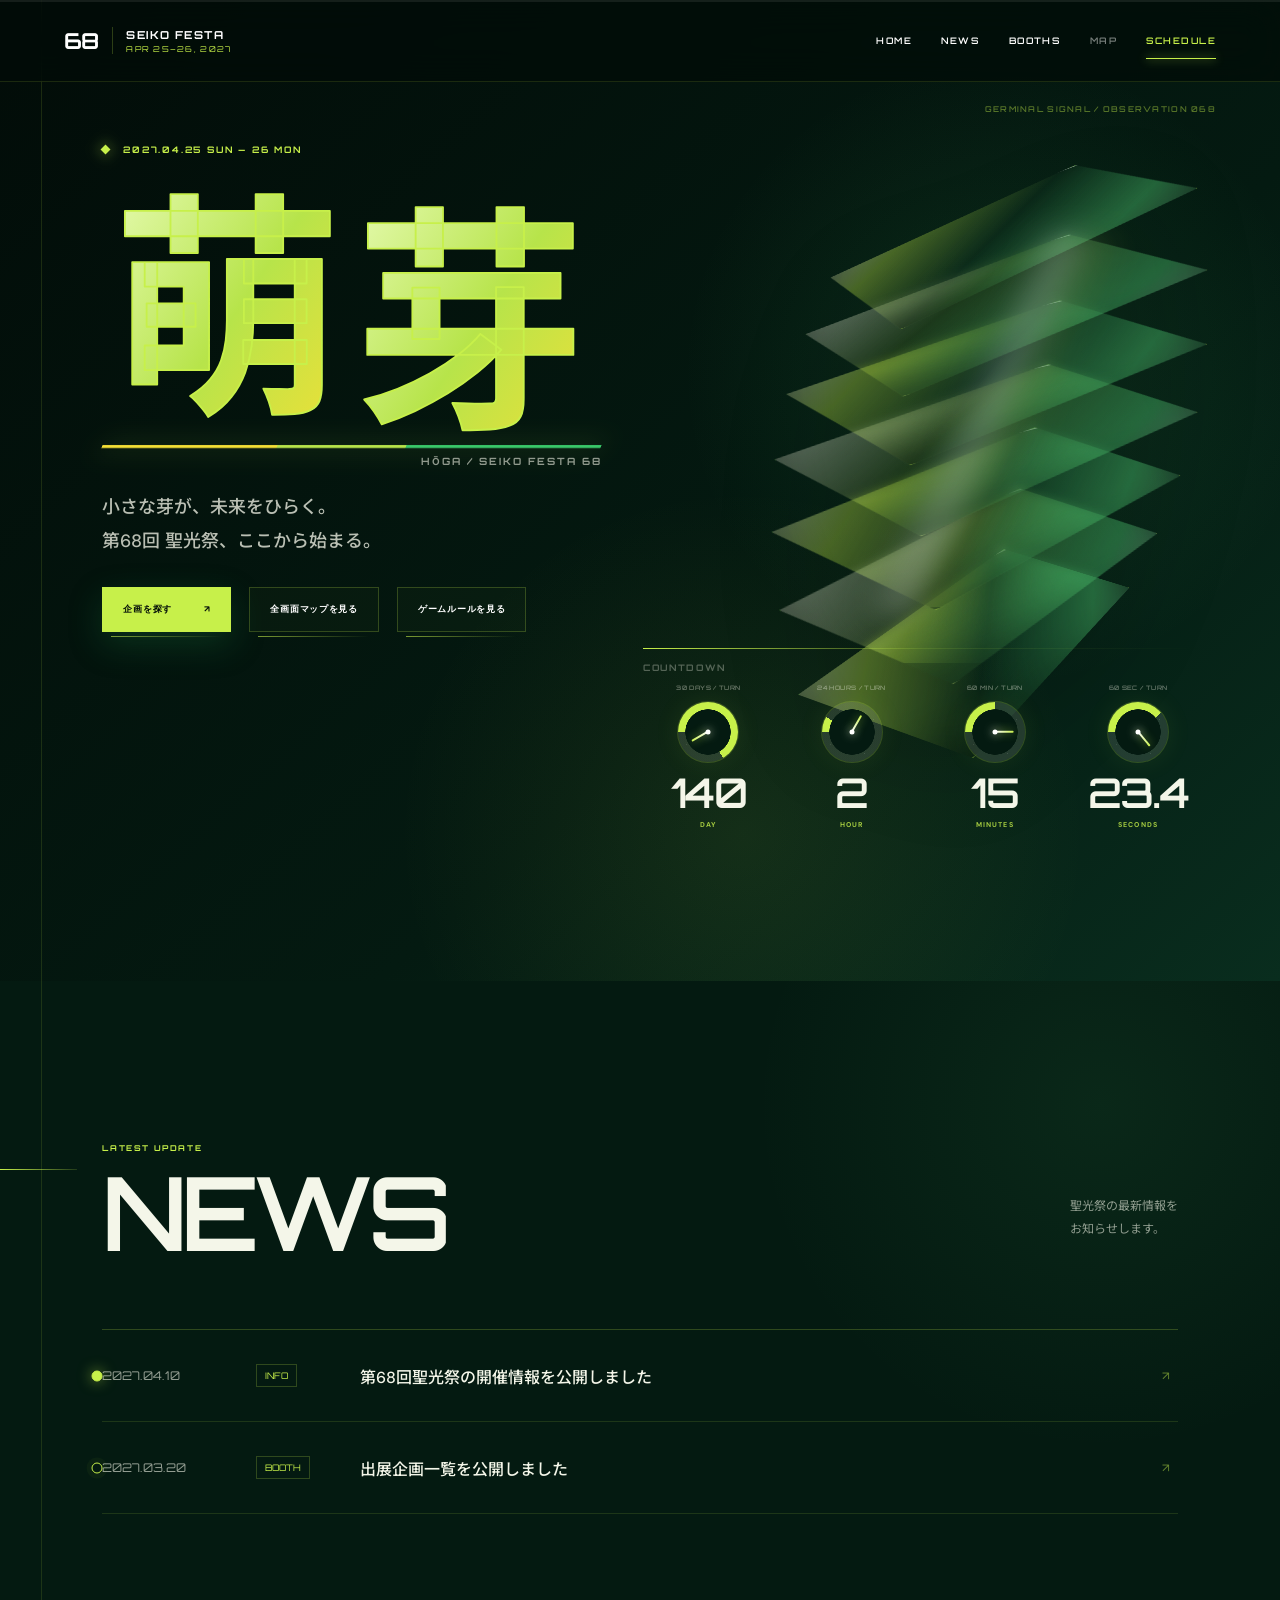
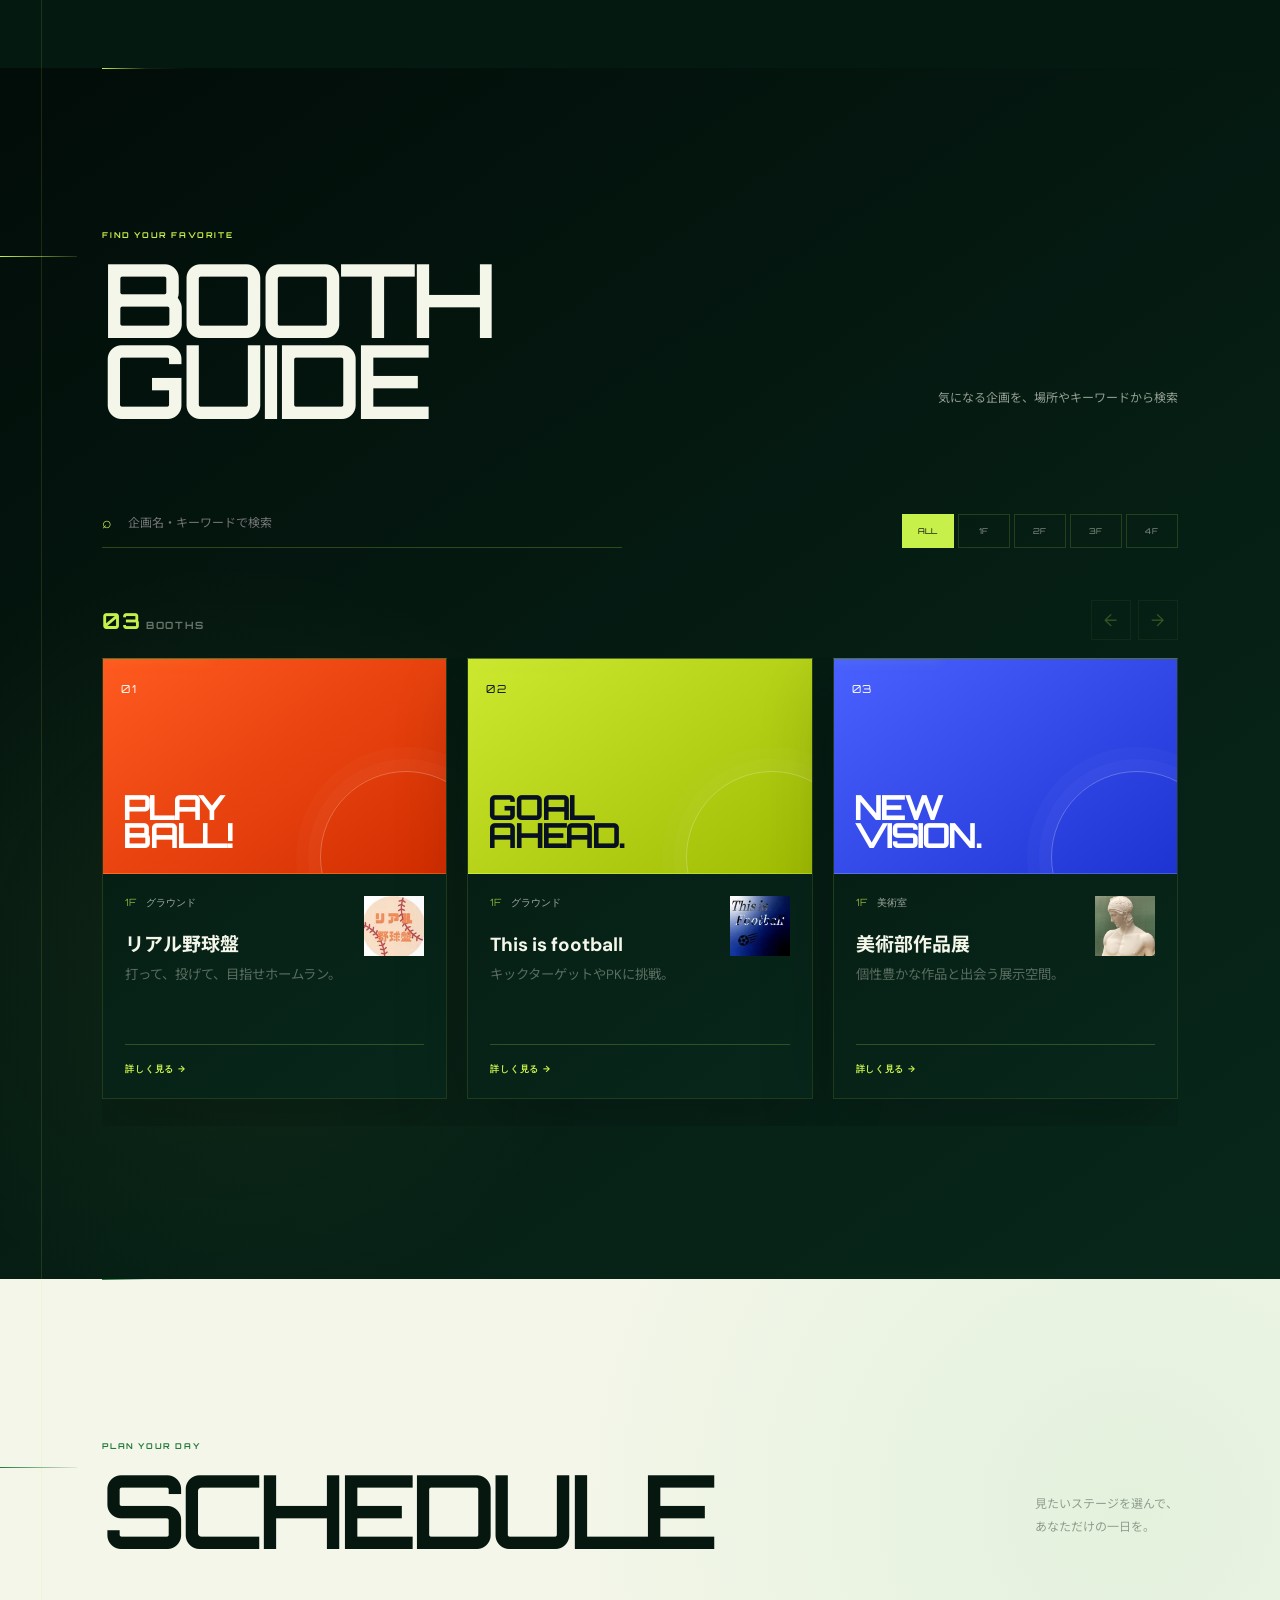
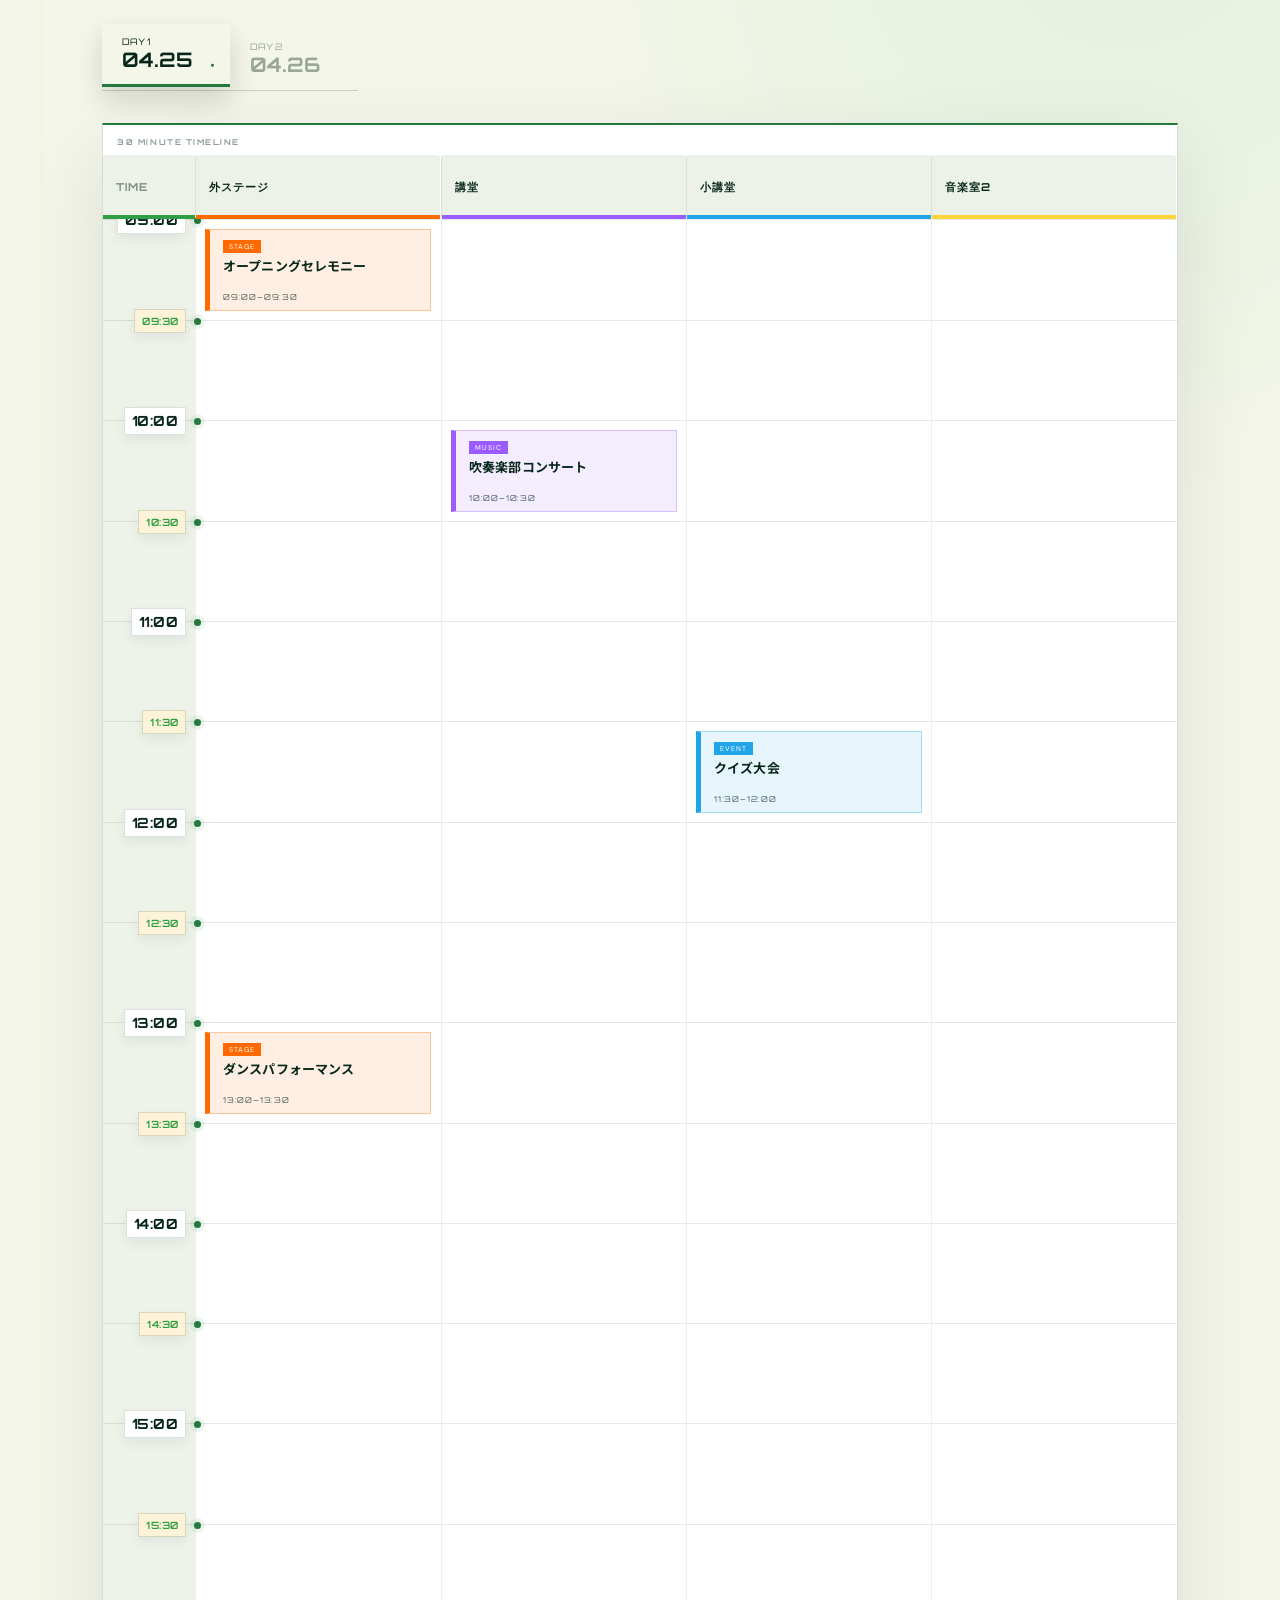
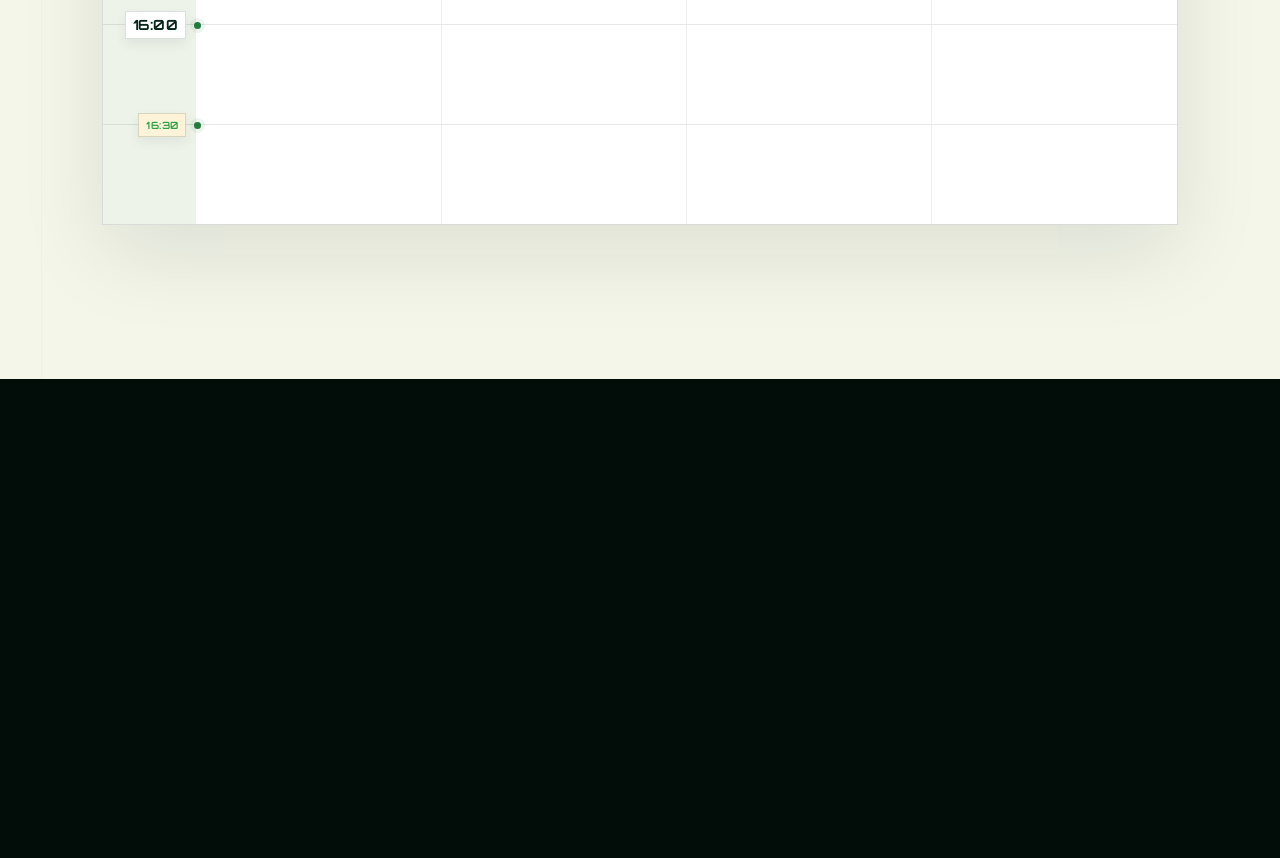
==== commit 2744da14: "100ステージゲームとルールページを追加" ====
--- a/index.html
+++ b/index.html
@@ -56,7 +56,7 @@
           <small aria-hidden="true">HŌGA / SEIKO FESTA 68</small>
         </h1>
         <p class="lead">小さな芽が、未来をひらく。<br>第68回 聖光祭、ここから始まる。</p>
-        <div class="hero-actions"><a class="btn primary" href="#booths">企画を探す <b>↗</b></a><a class="btn ghost" href="map.html">全画面マップを見る</a></div>
+        <div class="hero-actions"><a class="btn primary" href="#booths">企画を探す <b>↗</b></a><a class="btn ghost" href="map.html">全画面マップを見る</a><a class="btn ghost" href="game-rules.html">ゲームルールを見る</a></div>
       </div>
       <div class="countdown-card reveal" aria-label="開催までのカウントダウン">
         <p id="countdown-label">COUNTDOWN</p>
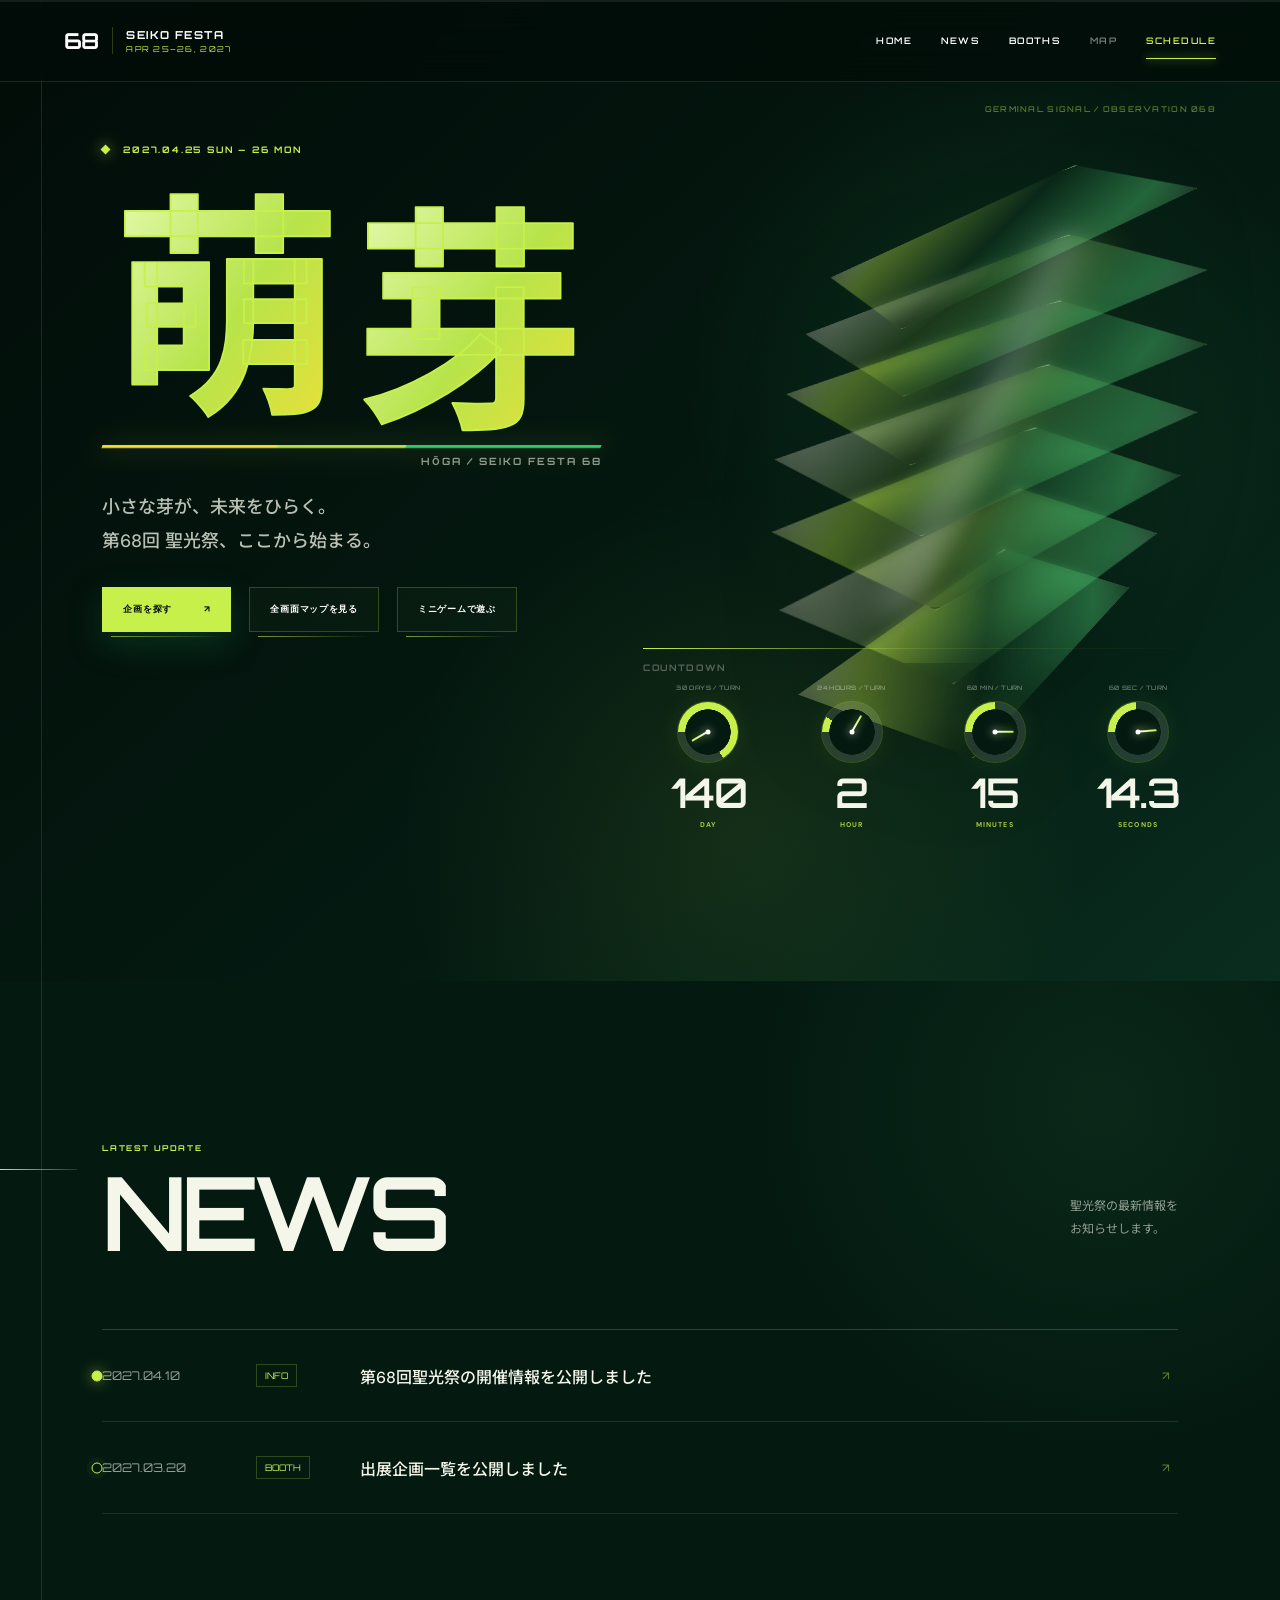
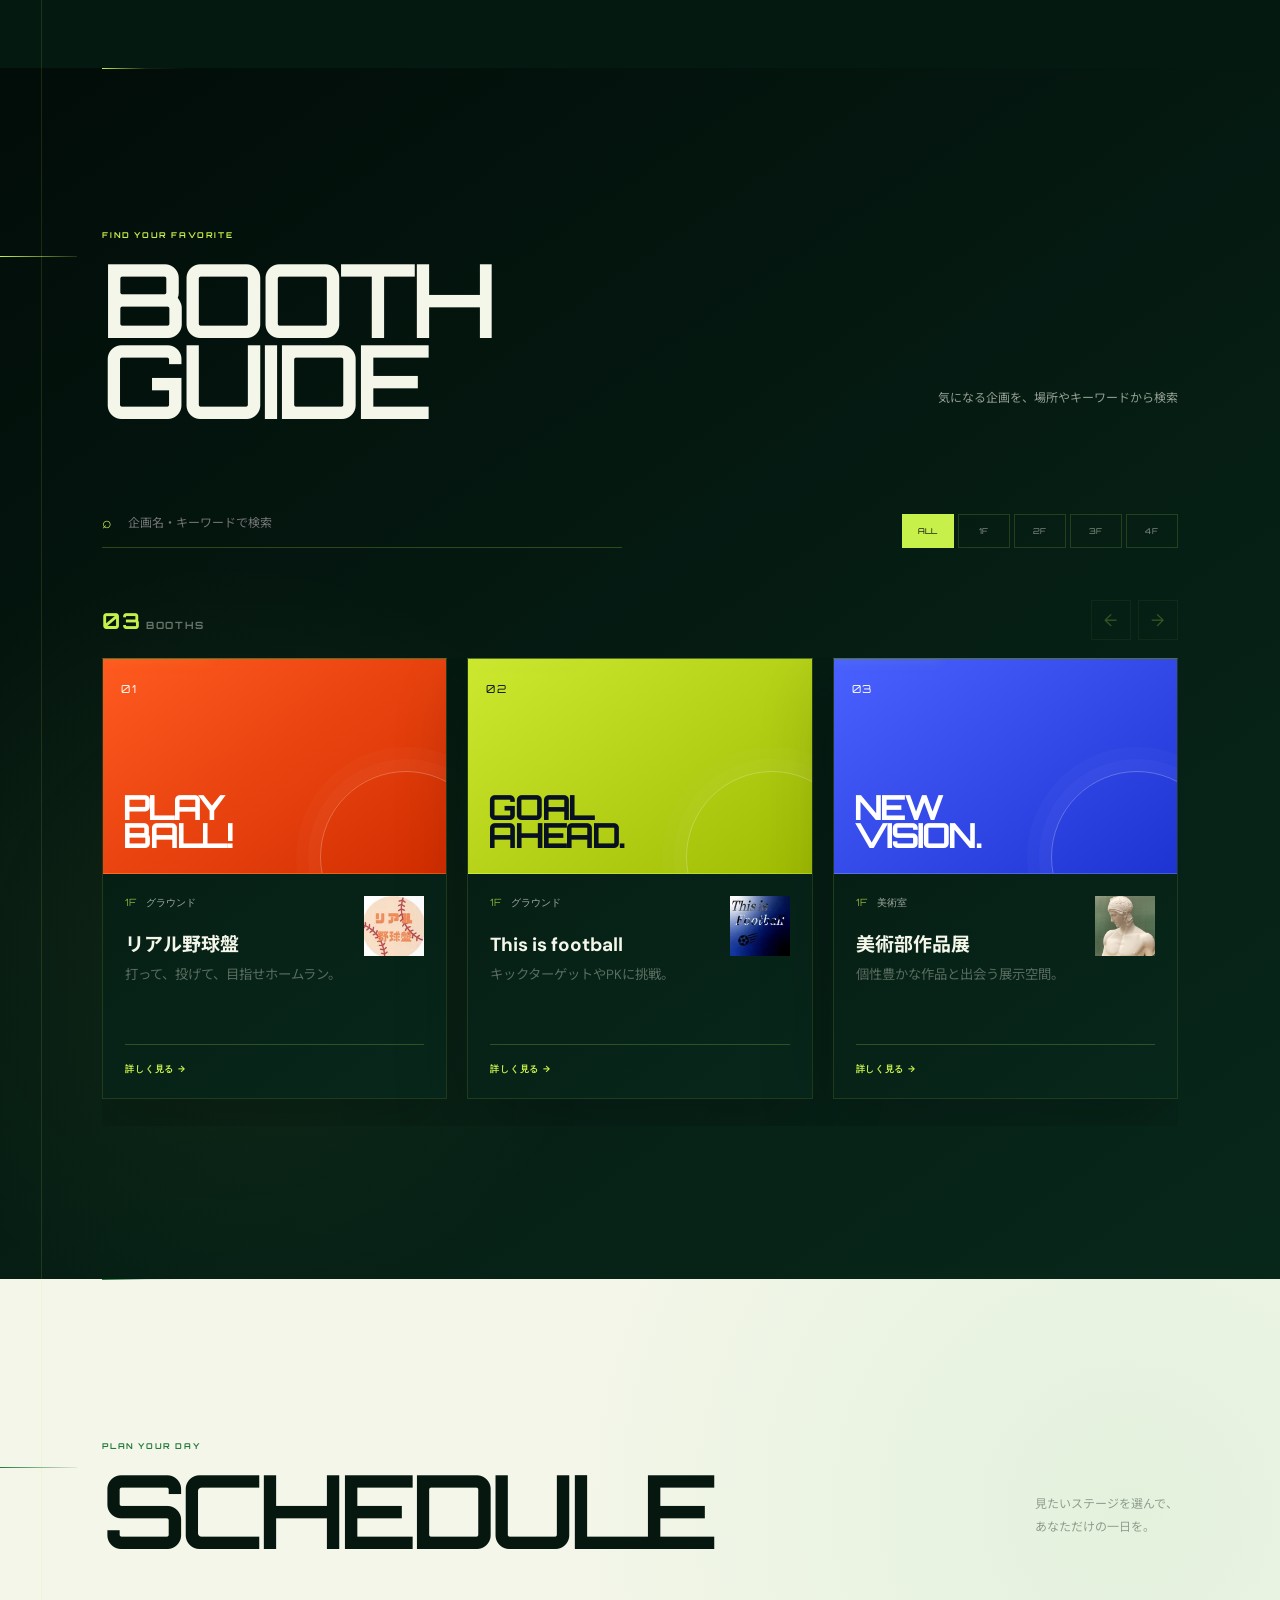
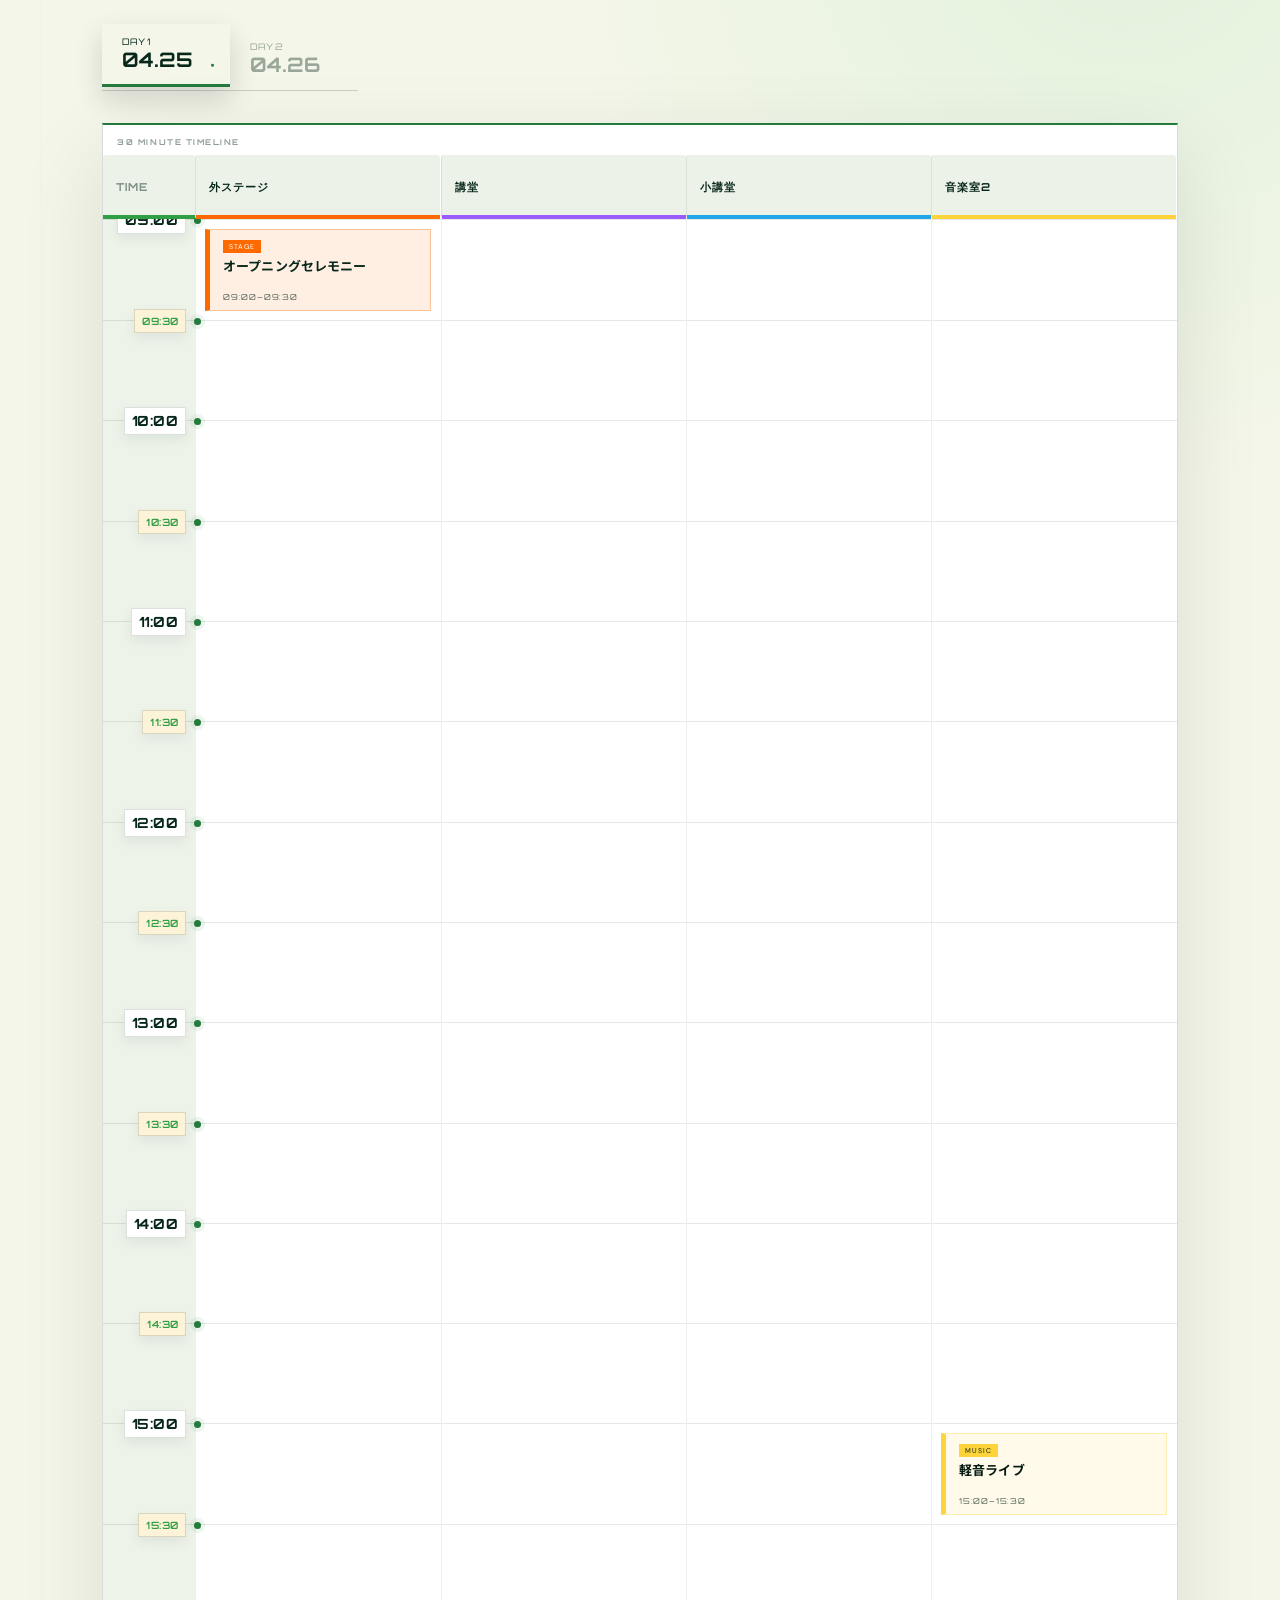
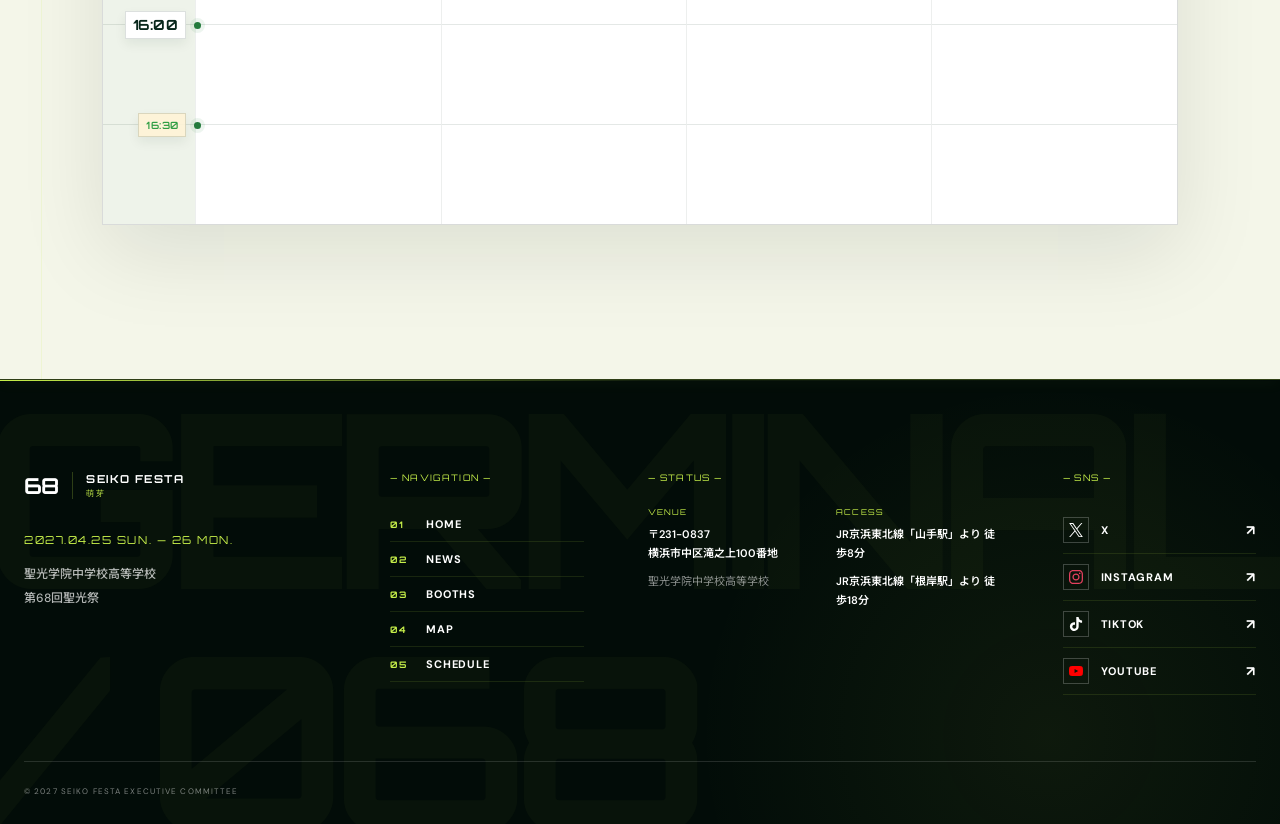
==== commit 6ab875dd: "ミニゲーム導線とルール説明を改善" ====
--- a/index.html
+++ b/index.html
@@ -56,7 +56,7 @@
           <small aria-hidden="true">HŌGA / SEIKO FESTA 68</small>
         </h1>
         <p class="lead">小さな芽が、未来をひらく。<br>第68回 聖光祭、ここから始まる。</p>
-        <div class="hero-actions"><a class="btn primary" href="#booths">企画を探す <b>↗</b></a><a class="btn ghost" href="map.html">全画面マップを見る</a><a class="btn ghost" href="game-rules.html">ゲームルールを見る</a></div>
+        <div class="hero-actions"><a class="btn primary" href="#booths">企画を探す <b>↗</b></a><a class="btn ghost" href="map.html">全画面マップを見る</a><a class="btn ghost" href="game.html">ミニゲームで遊ぶ</a></div>
       </div>
       <div class="countdown-card reveal" aria-label="開催までのカウントダウン">
         <p id="countdown-label">COUNTDOWN</p>
